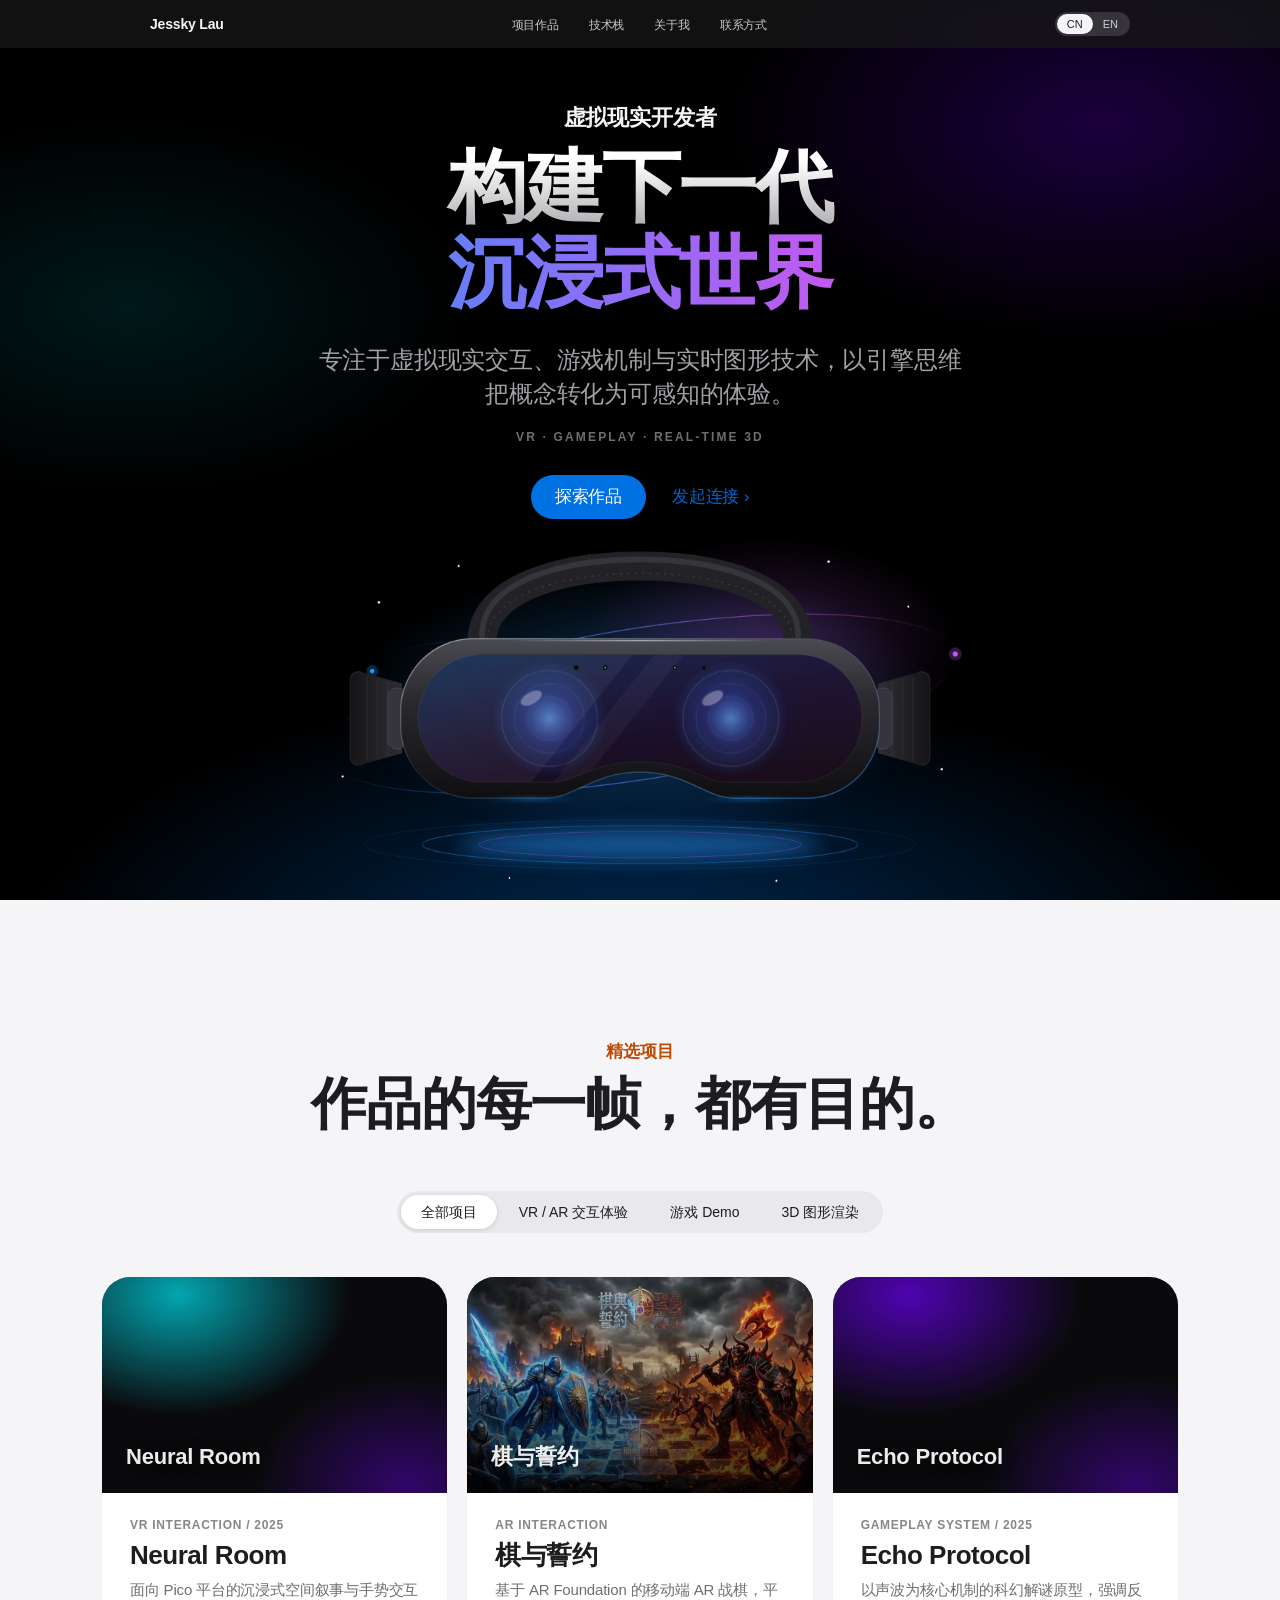
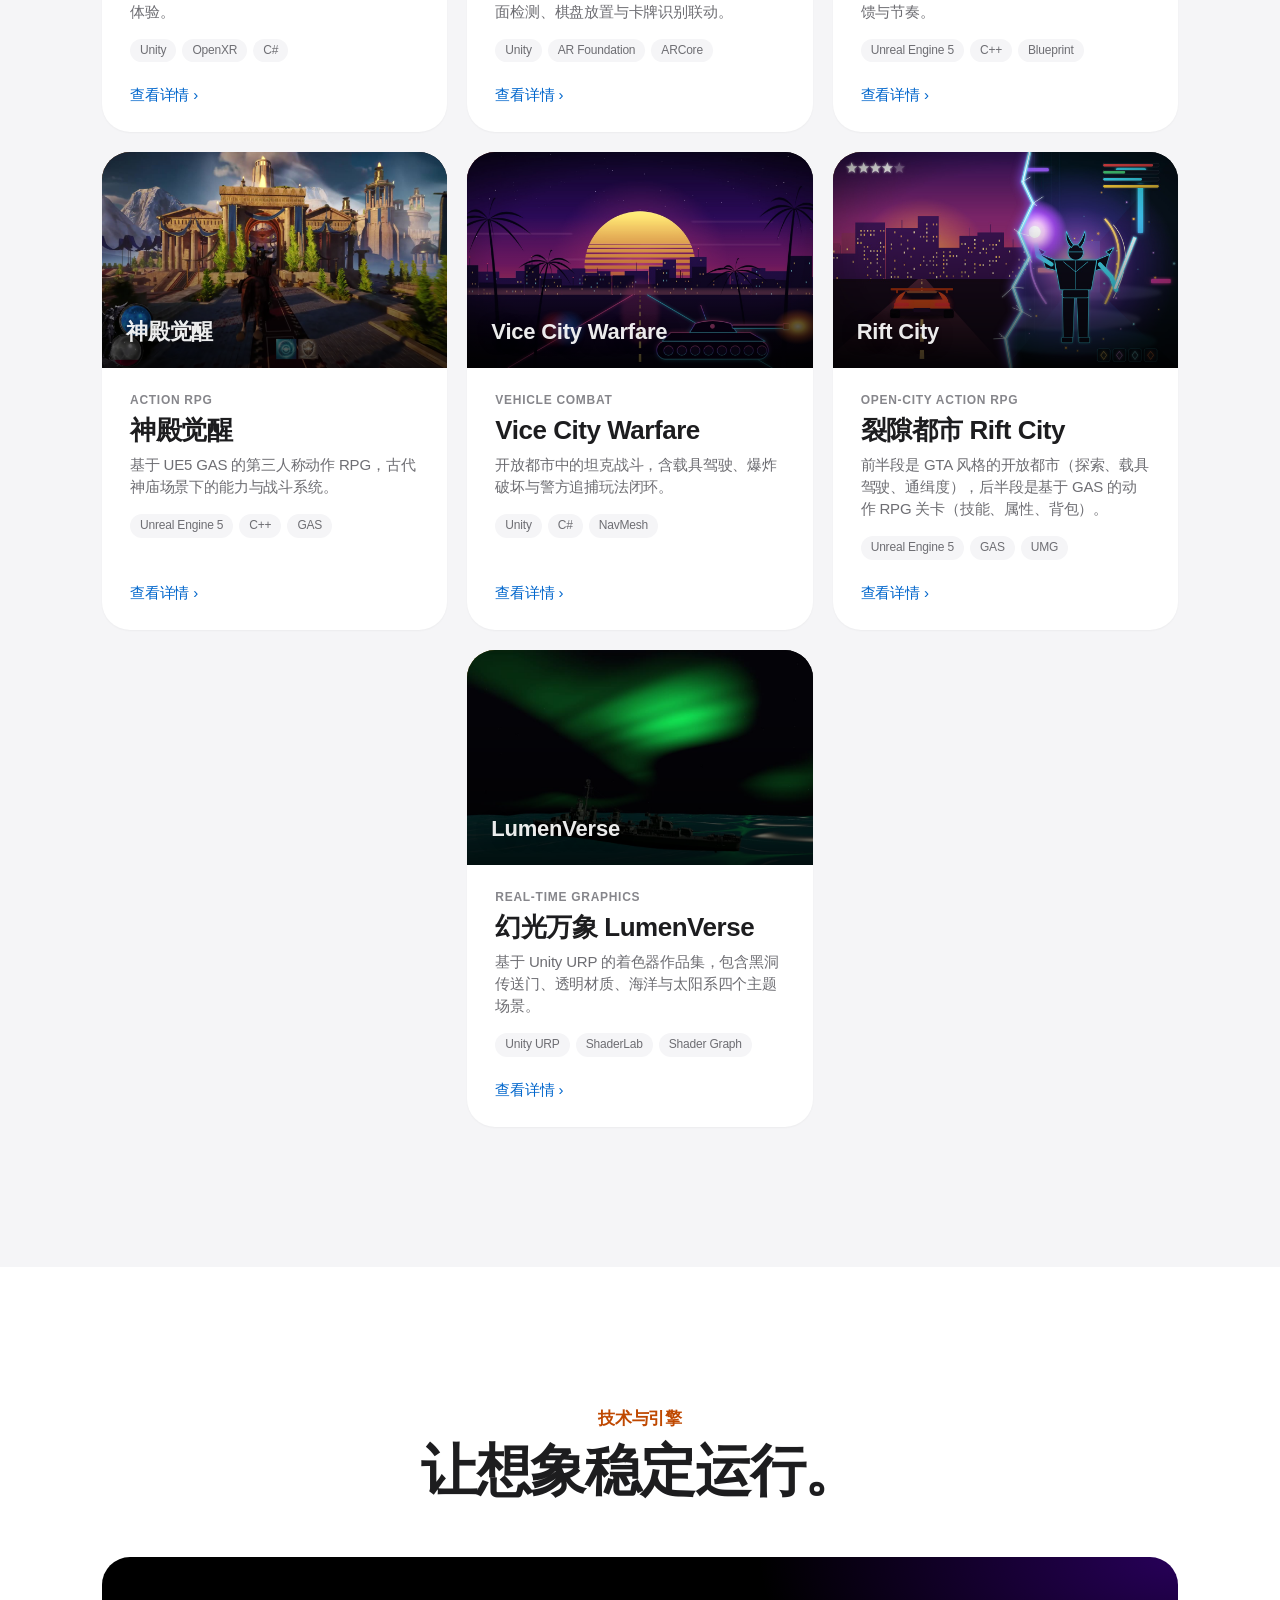
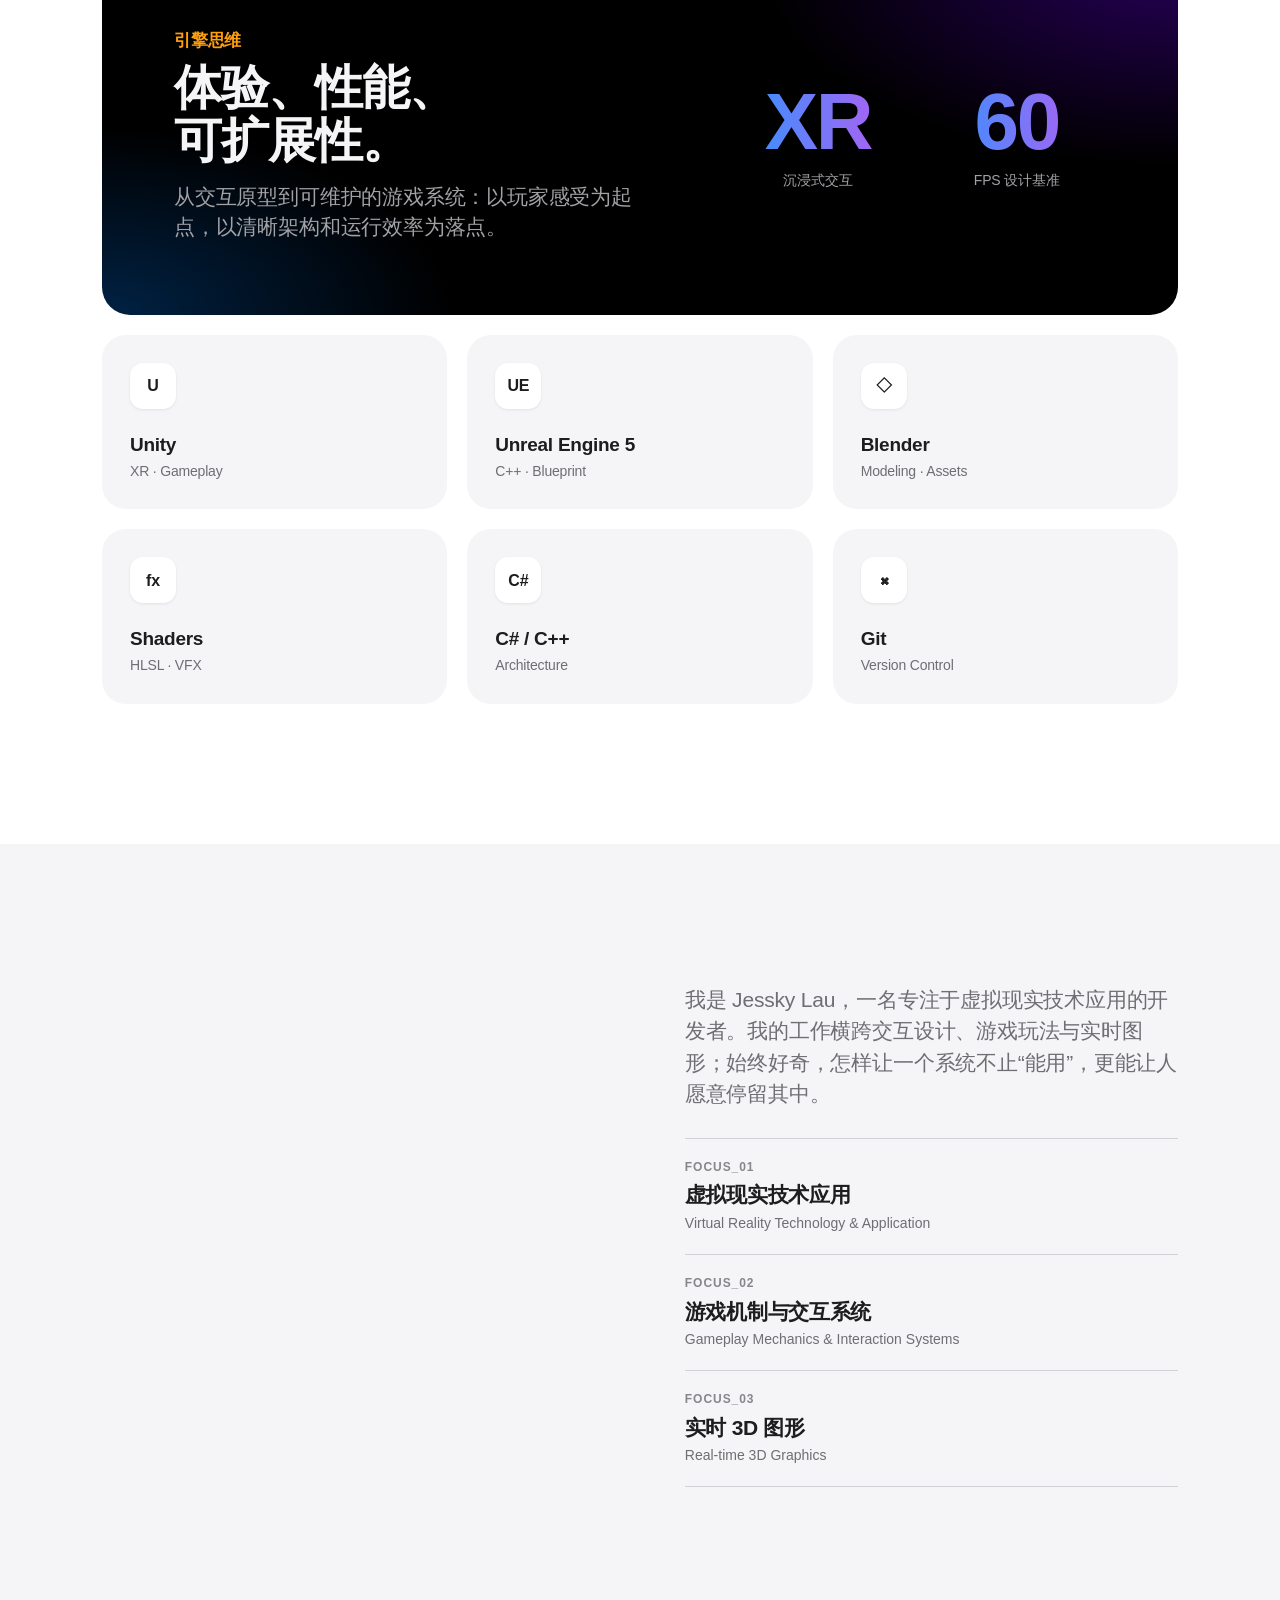
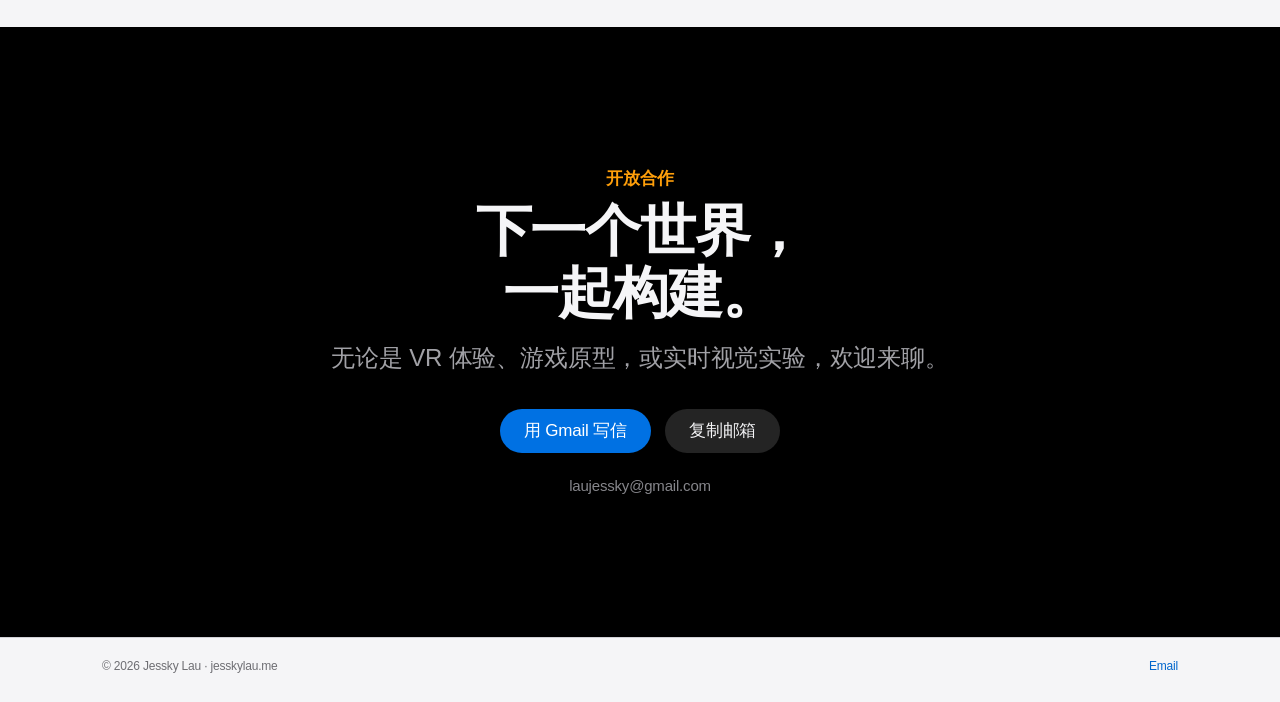
==== index.html @ bfb3ec5e "Update index.html" ====
<!doctype html>
<html lang="zh-CN">
<head>
<meta charset="utf-8">
<meta name="viewport" content="width=device-width,initial-scale=1,viewport-fit=cover">
<title>Jessky Lau | VR & Game Developer</title>
<meta name="description" content="Jessky Lau，虚拟现实技术应用方向的 VR / AR 与游戏开发者。作品涵盖 Unity 与 Unreal Engine 5 的 VR / AR 交互、游戏 Demo 与实时 3D 图形。">
<meta name="theme-color" content="#000000">
<link rel="canonical" href="https://jesskylau.me/">
<link rel="icon" href="data:image/svg+xml,%3Csvg xmlns='http://www.w3.org/2000/svg' viewBox='0 0 64 64'%3E%3Crect width='64' height='64' rx='14' fill='%23000'/%3E%3Ctext x='32' y='46' font-size='38' text-anchor='middle' fill='%23fff' font-family='Helvetica,Arial,sans-serif' font-weight='700'%3EJ%3C/text%3E%3C/svg%3E">
<meta property="og:type" content="website">
<meta property="og:site_name" content="Jessky Lau">
<meta property="og:url" content="https://jesskylau.me/">
<meta property="og:title" content="Jessky Lau | VR & Game Developer">
<meta property="og:description" content="虚拟现实技术应用方向的 VR / AR 与游戏开发者 —— Unity、Unreal Engine 5、实时 3D 图形。">
<meta property="og:image" content="https://jesskylau.me/og-image.png">
<meta property="og:image:width" content="1200">
<meta property="og:image:height" content="630">
<meta property="og:locale" content="zh_CN">
<meta name="twitter:card" content="summary_large_image">
<meta name="twitter:title" content="Jessky Lau | VR & Game Developer">
<meta name="twitter:description" content="虚拟现实技术应用方向的 VR / AR 与游戏开发者 —— Unity、Unreal Engine 5、实时 3D 图形。">
<meta name="twitter:image" content="https://jesskylau.me/og-image.png">
<script type="application/ld+json">{"@context":"https://schema.org","@type":"Person","name":"Jessky Lau","url":"https://jesskylau.me/","jobTitle":"VR & Game Developer"}</script>
<script>document.documentElement.classList.add('js')</script>
<style>
:root{
  --ink:#1d1d1f;
  --ink2:#6e6e73;
  --ink3:#86868b;
  --bg:#fff;
  --bg2:#f5f5f7;
  --line:#d2d2d7;
  --blue:#0071e3;
  --link:#0066cc;
  --font:-apple-system,BlinkMacSystemFont,"SF Pro Display","SF Pro Text","Helvetica Neue","PingFang SC","Hiragino Sans GB","Microsoft YaHei UI","Microsoft YaHei","Segoe UI",Roboto,Arial,sans-serif;
  --ease:cubic-bezier(.28,.11,.32,1);
}
*{box-sizing:border-box}
html{scroll-behavior:smooth;-webkit-text-size-adjust:100%;scroll-padding-top:60px}
body{margin:0;background:#000;color:var(--ink);font:17px/1.47 var(--font);letter-spacing:-.011em;-webkit-font-smoothing:antialiased;-moz-osx-font-smoothing:grayscale;overflow-x:hidden}
a{color:inherit;text-decoration:none}
img{max-width:100%}
[hidden]{display:none!important}
:focus-visible{outline:2px solid var(--blue);outline-offset:3px}
.sr-only{position:absolute;width:1px;height:1px;overflow:hidden;clip:rect(0 0 0 0);white-space:nowrap}
.skip{position:fixed;left:12px;top:-60px;z-index:100;background:#fff;color:#000;padding:10px 16px;border-radius:12px;font-size:14px;transition:top .2s}
.skip:focus{top:8px}

/* ---------- 顶部导航（半透明毛玻璃） ---------- */
.nav{position:fixed;top:0;left:0;right:0;height:48px;z-index:50;background:rgba(22,22,23,.8);-webkit-backdrop-filter:saturate(180%) blur(20px);backdrop-filter:saturate(180%) blur(20px)}
.nav-in{max-width:1024px;height:100%;margin:0 auto;padding:0 22px;display:flex;align-items:center;justify-content:space-between;gap:16px}
.brand{font-size:14px;font-weight:600;color:#f5f5f7;white-space:nowrap}
.b-short{display:none}
.links{display:flex;gap:30px;list-style:none;margin:0;padding:0}
.links a{font-size:12px;color:rgba(245,245,247,.8);transition:color .3s;white-space:nowrap}
.links a:hover{color:#fff}
.lang{display:inline-flex;background:rgba(255,255,255,.14);border-radius:980px;padding:2px}
.lang button{border:0;background:none;color:rgba(245,245,247,.8);font:500 11px var(--font);padding:4px 10px;border-radius:980px;cursor:pointer;transition:background .3s,color .3s}
.lang button.on{background:#f5f5f7;color:#1d1d1f}

/* ---------- 通用组件 ---------- */
.wrap{max-width:1120px;margin:0 auto;padding:0 22px}
.sec{padding:clamp(72px,11vw,140px) 0}
.light{background:var(--bg);color:var(--ink)}
.gray{background:var(--bg2);color:var(--ink)}
.dark{background:#000;color:#f5f5f7}
.head{text-align:center;max-width:820px;margin:0 auto clamp(32px,5vw,56px)}
.kicker{font-size:clamp(14px,1.6vw,17px);font-weight:600;color:#bf4800;margin:0 0 8px}
.dark .kicker{color:#ff9f0a}
h2,h3{text-wrap:balance}
h2{margin:0;font-size:clamp(32px,5.4vw,56px);line-height:1.1;font-weight:700;letter-spacing:-.022em}
.lead{font-size:clamp(19px,2.2vw,24px);line-height:1.4;color:var(--ink2);font-weight:500}
.dark .lead{color:#a1a1a6}
.button{display:inline-flex;align-items:center;justify-content:center;gap:6px;padding:12px 24px;border-radius:980px;border:0;background:var(--blue);color:#fff;font:400 17px/1.2 var(--font);letter-spacing:-.01em;cursor:pointer;transition:background .3s,transform .3s var(--ease)}
.button:hover{background:#0077ed}
.button:active{transform:scale(.97)}
.button.soft{background:#e8e8ed;color:var(--ink)}
.button.soft:hover{background:#dcdce1}
.button.soft-dark{background:rgba(255,255,255,.14);color:#f5f5f7}
.button.soft-dark:hover{background:rgba(255,255,255,.22)}
.button.small{padding:9px 18px;font-size:14px}
.text-link{color:var(--link);font-size:17px;cursor:pointer;transition:color .3s}
.text-link:hover{text-decoration:underline}
.dark .text-link{color:#2997ff}

/* ---------- 首屏 ---------- */
.hero{position:relative;overflow:hidden;text-align:center;color:#f5f5f7;
  display:flex;flex-direction:column;min-height:100vh;min-height:100svh;  /* 首屏刚好装下：文字 + 头显 */
  padding:calc(48px + clamp(20px,6vh,96px)) 22px 0;
  background:
    radial-gradient(70% 46% at 50% 108%,rgba(0,113,227,.38),transparent 70%),
    radial-gradient(42% 34% at 86% 14%,rgba(112,0,255,.24),transparent 70%),
    radial-gradient(38% 30% at 10% 34%,rgba(0,240,255,.10),transparent 70%),
    #000}
.hero-in{width:100%;max-width:900px;margin:0 auto;flex:none}
.hero.no-visual{padding-bottom:clamp(72px,12vh,120px)}  /* vr-bg.svg 未加载时，给按钮留出底部空间 */
.eyebrow{margin:0 0 10px;font-size:clamp(17px,2vw,22px);font-weight:600;color:#f5f5f7;animation:rise 1s var(--ease) both}
.hero h1{margin:0;font-size:clamp(44px,min(8.6vw,8.8vh),100px);line-height:1.08;font-weight:700;letter-spacing:-.03em;animation:rise 1s var(--ease) .1s both}
.hero h1 span{display:block}
.h1a{background:linear-gradient(180deg,#fff 20%,#a1a1a6 110%);-webkit-background-clip:text;background-clip:text;color:transparent}
.h1b{background:linear-gradient(90deg,#2997ff,#bf5af2 70%,#ff6bb0);-webkit-background-clip:text;background-clip:text;color:transparent;padding-bottom:.08em}
.hero .sub{max-width:660px;margin:clamp(14px,2.4vh,22px) auto 0;font-size:clamp(19px,2.3vw,24px);line-height:1.4;font-weight:500;color:#a1a1a6;animation:rise 1s var(--ease) .2s both}
.tagline{margin:clamp(10px,2vh,18px) 0 0;font-size:12px;font-weight:600;letter-spacing:.18em;color:#6e6e73;animation:rise 1s var(--ease) .28s both}
.hero .cta{display:flex;align-items:center;justify-content:center;gap:26px;flex-wrap:wrap;margin-top:clamp(20px,3.2vh,30px);animation:rise 1s var(--ease) .36s both}
.hero-visual{position:relative;flex:1 1 auto;min-height:clamp(180px,30vh,340px);margin:clamp(8px,2vh,24px) auto 0;width:min(860px,100%);animation:rise 1.2s var(--ease) .45s both}
.hero-visual img{display:block;margin:0 auto;width:auto;height:auto;max-height:min(50vh,460px);max-width:100%;filter:drop-shadow(0 0 60px rgba(41,151,255,.25))}
.hero-visual svg{position:absolute;inset:0;display:block;width:100%;height:100%}  /* 自动缩放并居中，始终完整显示 */
/* ---------- 首页 VR 头显：鼠标交互（3D 倾斜 + 分层视差 + 镜片跟随 + 点击脉冲） ---------- */
.hero-visual svg{transform-origin:50% 62%;will-change:transform}
.vr-l-back,.vr-l-floor,.vr-l-part,.vr-l-head,.vr-look{will-change:transform}
.vr-flash{opacity:0}
.vr-pulse{opacity:0;fill:none;transform-box:fill-box;transform-origin:center}
.hero-visual.pulse .vr-pulse{animation:vrPulse 1s ease-out both}
.hero-visual.pulse .vr-pulse.p2{animation-delay:.18s}
.hero-visual.pulse .vr-flash{animation:vrFlash .8s ease-out both}
.hero-visual.hot .vr-breathe{animation-duration:2.4s}
@keyframes vrPulse{0%{opacity:.9;transform:scale(.25)}100%{opacity:0;transform:scale(3.3)}}
@keyframes vrFlash{0%{opacity:.5}100%{opacity:0}}
@media (prefers-reduced-motion:reduce){.hero-visual.pulse .vr-pulse,.hero-visual.pulse .vr-flash{animation:none}}
@keyframes rise{from{opacity:0;transform:translateY(26px)}to{opacity:1;transform:none}}

/* ---------- 作品集 ---------- */
.filters{display:flex;justify-content:center;margin-bottom:clamp(28px,4vw,44px)}
.seg{display:inline-flex;gap:2px;max-width:100%;overflow-x:auto;scrollbar-width:none;background:#e8e8ed;border-radius:980px;padding:4px}
.seg::-webkit-scrollbar{display:none}
.filter{flex:none;border:0;background:none;color:var(--ink);font:500 14px/1.2 var(--font);padding:9px 20px;border-radius:980px;cursor:pointer;white-space:nowrap;transition:background .3s,box-shadow .3s,color .3s}
.filter:hover{color:#000}
.filter.active{background:#fff;box-shadow:0 1px 4px rgba(0,0,0,.14)}
.projects{display:flex;flex-wrap:wrap;justify-content:center;gap:20px}
.project{position:relative;display:flex;flex-direction:column;flex:0 1 calc((100% - 40px)/3);min-width:0;background:#fff;border-radius:28px;overflow:hidden;cursor:pointer;box-shadow:0 1px 2px rgba(0,0,0,.04);transition:transform .4s var(--ease),box-shadow .4s var(--ease)}
.project:hover{transform:translateY(-4px);box-shadow:0 24px 48px rgba(0,0,0,.12)}
.project.hide{display:none}
.visual{position:relative;aspect-ratio:16/10;overflow:hidden;
  background:
    radial-gradient(80% 90% at 22% 8%,var(--c) -30%,transparent 62%),
    radial-gradient(70% 80% at 88% 96%,rgba(112,0,255,.38),transparent 62%),
    #0a0a0d}
.visual::before{content:"";position:absolute;inset:0;background:var(--img,none) center/cover no-repeat}
.visual.cover::before{background:linear-gradient(180deg,rgba(0,0,0,0) 30%,rgba(0,0,0,.74)),var(--img) center/cover no-repeat;transition:transform .9s var(--ease)}
.project:hover .visual.cover::before{transform:scale(1.045)}
.visual::after{content:attr(data-code);position:absolute;left:24px;bottom:20px;right:24px;font-size:22px;font-weight:600;letter-spacing:-.01em;color:rgba(255,255,255,.92);text-shadow:0 2px 16px rgba(0,0,0,.35)}
.project-info{padding:24px 28px 8px;flex:1}
.meta{font-size:12px;font-weight:600;letter-spacing:.06em;text-transform:uppercase;color:var(--ink3);margin-bottom:6px}
.project h3{margin:0 0 8px;font-size:26px;line-height:1.15;font-weight:700;letter-spacing:-.018em}
.project p{margin:0 0 14px;font-size:15px;line-height:1.47;color:var(--ink2)}
.tag{display:inline-block;margin:0 6px 6px 0;padding:3px 10px;border-radius:980px;background:var(--bg2);color:var(--ink2);font-size:12px}
.view{display:block;padding:8px 28px 26px;font-size:15px;color:var(--link)}
.project:hover .view{text-decoration:underline}

/* ---------- 技术栈 ---------- */
.mind{background:#000;color:#f5f5f7;border-radius:28px;padding:clamp(32px,6vw,72px);display:grid;grid-template-columns:1.3fr 1fr;gap:clamp(24px,5vw,64px);align-items:center;margin-bottom:20px;
  background:radial-gradient(60% 90% at 100% 0%,rgba(112,0,255,.35),transparent 65%),radial-gradient(50% 80% at 0% 100%,rgba(0,113,227,.30),transparent 65%),#000}
.mind h3{margin:0 0 14px;font-size:clamp(28px,4.4vw,48px);line-height:1.1;font-weight:700;letter-spacing:-.022em}
.mind p{margin:0;font-size:clamp(17px,1.8vw,21px);line-height:1.45;color:#a1a1a6}
.stats{display:grid;grid-template-columns:1fr 1fr;gap:20px}
.stats div{text-align:center}
.stats b{display:block;font-size:clamp(48px,7vw,80px);line-height:1;font-weight:700;letter-spacing:-.03em;background:linear-gradient(90deg,#2997ff,#bf5af2);-webkit-background-clip:text;background-clip:text;color:transparent}
.stats small{display:block;margin-top:8px;font-size:14px;color:#a1a1a6}
.skill-grid{display:grid;grid-template-columns:repeat(3,1fr);gap:20px}
.skill{background:var(--bg2);border-radius:24px;padding:28px}
.icon{width:46px;height:46px;border-radius:13px;background:#fff;display:flex;align-items:center;justify-content:center;font-size:16px;font-weight:700;margin-bottom:22px;box-shadow:0 1px 3px rgba(0,0,0,.08)}
.skill b{display:block;font-size:19px;font-weight:600;letter-spacing:-.014em}
.skill small{display:block;margin-top:2px;font-size:14px;color:var(--ink2)}

/* ---------- 关于 ---------- */
.about{display:grid;grid-template-columns:1fr 1fr;gap:clamp(32px,7vw,96px);align-items:start}
.about>div:first-child{position:sticky;top:96px}
.about h2{font-size:clamp(30px,4.4vw,48px)}
.about h2 em{font-style:normal;background:linear-gradient(90deg,#0071e3,#7a5cff);-webkit-background-clip:text;background-clip:text;color:transparent}
.about-desc{margin:0 0 28px;font-size:clamp(18px,1.9vw,21px);line-height:1.5;color:var(--ink2)}
.cred{padding:20px 0;border-top:1px solid var(--line)}
.cred:last-child{border-bottom:1px solid var(--line)}
.cred b{display:block;font-size:12px;font-weight:600;letter-spacing:.08em;color:var(--ink3);margin-bottom:4px}
.cred div{font-size:21px;font-weight:600;letter-spacing:-.015em}
.cred small{display:block;margin-top:2px;font-size:14px;font-weight:400;color:var(--ink2);letter-spacing:0}

/* ---------- 联系 ---------- */
.contact{text-align:center}
.contact .lead{max-width:640px;margin:18px auto 0}
.contact .cta{display:flex;justify-content:center;gap:14px;flex-wrap:wrap;margin-top:34px}
.mail-line{margin:22px 0 0;font-size:15px;color:#86868b;user-select:all}
.footer{background:var(--bg2);color:var(--ink2);font-size:12px;padding:20px 0 26px;border-top:1px solid #d2d2d7}
.footer .wrap{display:flex;justify-content:space-between;gap:12px;flex-wrap:wrap}
.footer a{color:var(--link)}
.footer a:hover{text-decoration:underline}

/* ---------- 滚动显现 ---------- */
.js .reveal{opacity:0;transform:translateY(32px)}
.js .reveal.in{opacity:1;transform:none;transition:opacity 1s var(--ease) var(--d,0s),transform 1s var(--ease) var(--d,0s)}
.js .reveal.done{transition:transform .4s var(--ease),box-shadow .4s var(--ease)}
.js .project.done:hover{transform:translateY(-4px)}

/* ---------- 技能卡片：鼠标交互（悬停上浮 + 跟随光斑 + 图标弹跳） ---------- */
.skill{position:relative;overflow:hidden;isolation:isolate}
.skill::before{content:"";position:absolute;inset:0;z-index:-1;pointer-events:none;opacity:0;transition:opacity .35s var(--ease);
  background:radial-gradient(260px circle at var(--mx,50%) var(--my,50%),rgba(0,113,227,.16),rgba(112,0,255,.06) 45%,transparent 70%)}
.skill .icon{transition:transform .45s var(--ease),box-shadow .45s var(--ease)}
@media (hover:hover){
  .skill:hover{transform:translateY(-4px);box-shadow:0 20px 44px rgba(0,0,0,.10),inset 0 0 0 1px rgba(0,113,227,.16)}
  .js .skill.done:hover{transform:translateY(-4px)}
  .skill:hover::before{opacity:1}
  .skill:hover .icon{transform:translateY(-3px) scale(1.12) rotate(-4deg);box-shadow:0 10px 22px rgba(0,0,0,.14)}
}
.js .skill.done:active{transform:scale(.985)}
@media (prefers-reduced-motion:reduce){
  .skill,.skill::before,.skill .icon{transition:none}
  .skill:hover,.js .skill.done:hover,.skill:hover .icon{transform:none}
}

/* ---------- 作品详情弹窗（苹果风浅色面板） ---------- */
.project-dialog{padding:0;border:0;border-radius:28px;background:#fff;color:var(--ink);width:min(1000px,calc(100% - 32px));max-width:none;max-height:92vh;max-height:92dvh;overflow:hidden;box-shadow:0 40px 120px rgba(0,0,0,.45)}
.project-dialog[open]{display:flex;flex-direction:column;animation:pop .45s var(--ease)}
.project-dialog::backdrop{background:rgba(0,0,0,.45);-webkit-backdrop-filter:blur(18px);backdrop-filter:blur(18px)}
@keyframes pop{from{opacity:0;transform:scale(.96) translateY(14px)}to{opacity:1;transform:none}}
.modal-bar{flex:none;display:flex;align-items:center;justify-content:space-between;gap:12px;padding:12px 16px 12px 28px;border-bottom:1px solid rgba(0,0,0,.08);background:rgba(255,255,255,.9)}
.modal-kicker{font-size:12px;font-weight:600;letter-spacing:.06em;text-transform:uppercase;color:var(--ink3)}
.modal-close-btn{flex:none;width:34px;height:34px;border-radius:50%;border:0;background:rgba(0,0,0,.07);color:#515154;font-size:22px;line-height:1;cursor:pointer;display:flex;align-items:center;justify-content:center;transition:background .3s}
.modal-close-btn:hover{background:rgba(0,0,0,.14)}
.modal-content-scroll{flex:1 1 auto;min-height:0;overflow-y:auto;-webkit-overflow-scrolling:touch;overscroll-behavior:contain;padding:24px 28px 40px}
.video-toolbar{display:flex;align-items:center;justify-content:space-between;gap:12px;margin-bottom:14px}
.v-tab-group{display:flex;gap:8px}
.v-tab-btn{border:0;background:var(--ink);color:#fff;font:500 13px/1.2 var(--font);padding:8px 16px;border-radius:980px;cursor:default}
.v-src{display:flex;align-items:center;gap:14px;flex-wrap:wrap}
.seg-mini{display:inline-flex;padding:3px;border-radius:980px;background:rgba(0,0,0,.06)}
.seg-btn{border:0;background:transparent;color:#515154;font:500 12.5px/1 var(--font);padding:7px 14px;border-radius:980px;cursor:pointer;transition:background .25s,color .25s,box-shadow .25s}
.seg-btn.on{background:#fff;color:var(--ink);box-shadow:0 1px 4px rgba(0,0,0,.14)}
.video-showcase-box{position:relative;aspect-ratio:16/9;background:#000;border-radius:20px;overflow:hidden;margin-bottom:36px}
.modal-video-elem{display:block;width:100%;height:100%;object-fit:contain;background:#000}
.video-placeholder-overlay{position:absolute;inset:0;display:flex;flex-direction:column;align-items:center;justify-content:center;text-align:center;padding:24px;gap:8px;color:#f5f5f7;background:radial-gradient(60% 70% at 50% 25%,#2a2a2e,#000)}
.v-place-icon{flex:none;width:54px;height:54px;border-radius:50%;background:rgba(255,255,255,.12);display:flex;align-items:center;justify-content:center;font-size:18px;margin-bottom:6px;padding-left:3px}
.v-place-title{font-size:21px;font-weight:600;letter-spacing:-.015em}
.v-place-desc{max-width:420px;font-size:14px;line-height:1.45;color:#a1a1a6}
.video-status-overlay{position:absolute;left:14px;top:14px;pointer-events:none}
.live-pill{display:inline-flex;align-items:center;gap:8px;padding:5px 12px;border-radius:980px;background:rgba(255,255,255,.14);-webkit-backdrop-filter:blur(12px);backdrop-filter:blur(12px);color:#f5f5f7;font-size:11px;font-weight:600;letter-spacing:.04em}
.live-indicator{width:6px;height:6px;border-radius:50%;background:#30d158}
.modal-heading{margin-bottom:26px}
.modal-heading h3:focus{outline:none}
.modal-heading h3{margin:0;font-size:clamp(30px,5vw,48px);line-height:1.08;font-weight:700;letter-spacing:-.024em}
.modal-desc-sub{margin-top:10px;font-size:clamp(17px,2vw,21px);line-height:1.4;color:var(--ink2)}
.specs-grid{display:grid;grid-template-columns:repeat(auto-fit,minmax(200px,1fr));gap:20px 28px;background:var(--bg2);border-radius:20px;padding:24px 28px;margin-bottom:24px}
.spec-col span{display:block;font-size:11px;font-weight:600;letter-spacing:.08em;text-transform:uppercase;color:var(--ink3);margin-bottom:4px}
.spec-col strong{display:block;font-size:16px;font-weight:600;line-height:1.35;letter-spacing:-.01em}
.breakdown-list{display:grid;gap:16px}
.breakdown-card{background:var(--bg2);border-radius:20px;padding:28px}
.breakdown-card h4{margin:0 0 10px;font-size:21px;line-height:1.25;font-weight:700;letter-spacing:-.018em}
.breakdown-card p{margin:0;font-size:16px;line-height:1.6;color:#424245}
.breakdown-card strong{color:var(--ink)}
.modal-foot-actions{display:flex;justify-content:space-between;align-items:center;gap:14px;flex-wrap:wrap;margin-top:32px}
.modal-links{display:flex;gap:12px;flex-wrap:wrap}

/* ---------- 首页文字与眼镜：完全滚出视口后复位，回到首页时重新播放入场动画 ---------- */
.hero.reset .eyebrow,.hero.reset h1,.hero.reset .sub,.hero.reset .tagline,.hero.reset .cta,.hero.reset .hero-visual{animation:none;opacity:0}

/* ---------- 响应式 ---------- */
@media(max-width:1068px){
  .project{flex-basis:calc((100% - 20px)/2)}
}
@media(max-width:860px){
  .mind{grid-template-columns:1fr}
  .about{grid-template-columns:1fr}
  .about>div:first-child{position:static}
  .skill-grid{grid-template-columns:repeat(2,1fr)}
}
@media(max-width:640px){
  body{font-size:16px}
  .project{flex-basis:100%}
  .nav-in{padding:0 14px;gap:10px}
  .links{gap:16px}
  .b-full{display:none}
  .b-short{display:inline}
  .hero-visual{min-height:190px}
  .skill-grid{gap:12px}
  .skill{padding:20px}
  .footer .wrap{justify-content:center;text-align:center}
  /* 弹窗：手机端定高，内容区独立滚动（iOS Safari 高度塌陷修复） */
  .project-dialog{width:calc(100% - 16px);height:92vh;height:92dvh;border-radius:24px}
  .modal-bar{padding:10px 12px 10px 20px}
  .modal-content-scroll{padding:18px 18px 32px}
  .video-toolbar{flex-direction:column;align-items:flex-start;gap:8px}
  .video-showcase-box{aspect-ratio:auto;min-height:270px;display:flex;align-items:center;margin-bottom:28px;border-radius:16px}
  .modal-video-elem{height:auto;aspect-ratio:16/9}
  .video-placeholder-overlay{padding-top:52px}
  .specs-grid{padding:18px 20px}
  .breakdown-card{padding:20px}
  .modal-foot-actions{flex-direction:column;align-items:stretch}
  .modal-links{flex-direction:column}
  .modal-foot-actions .button{width:100%}
}
@media(prefers-reduced-motion:reduce){
  html{scroll-behavior:auto}
  *,*::before,*::after{animation:none!important;transition:none!important}
  .js .reveal{opacity:1;transform:none}
}
body:has(dialog[open]){overflow:hidden}
</style>
</head>
<body>
<a class="skip" href="#projects" data-t="skip">跳到作品</a>

<nav class="nav" aria-label="Main">
  <div class="nav-in">
    <a class="brand" href="#home" aria-label="Jessky Lau"><span class="b-full">Jessky Lau</span><span class="b-short">JL</span></a>
    <ul class="links">
      <li><a href="#projects" data-t="projects">项目作品</a></li>
      <li><a href="#skills" data-t="skills">技术栈</a></li>
      <li><a href="#about" data-t="about">关于我</a></li>
      <li><a href="#contact" data-t="contact">联系方式</a></li>
    </ul>
    <div class="lang" role="group" aria-label="Language">
      <button class="on" data-l="zh" type="button">CN</button>
      <button data-l="en" type="button">EN</button>
    </div>
  </div>
</nav>

<main id="main">

<header class="hero" id="home">
  <div class="hero-in">
    <p class="eyebrow" data-t="identity">虚拟现实开发者</p>
    <h1><span class="h1a" data-t="hero1">构建下一代</span><span class="h1b" data-t="hero2">沉浸式世界</span></h1>
    <p class="sub" data-t="desc">专注于虚拟现实交互、游戏机制与实时图形技术，以引擎思维把概念转化为可感知的体验。</p>
    <p class="tagline" data-t="typed">VR · GAMEPLAY · REAL-TIME 3D</p>
    <div class="cta">
      <a class="button" href="#projects" data-t="work">探索作品</a>
      <a class="text-link" href="#contact" data-t="talk">发起连接 ›</a>
    </div>
  </div>
  <div class="hero-visual" aria-hidden="true">
    <svg xmlns="http://www.w3.org/2000/svg" viewBox="0 0 960 500" width="960" height="500" fill="none" role="img" aria-label="VR headset" focusable="false">
  <defs>
    <linearGradient id="vrShell" x1="0" y1="0" x2="0" y2="1">
      <stop offset="0" stop-color="#4b4b52"/>
      <stop offset=".38" stop-color="#2a2a2f"/>
      <stop offset="1" stop-color="#0f0f12"/>
    </linearGradient>
    <linearGradient id="vrRim" x1="0" y1="0" x2="1" y2="1">
      <stop offset="0" stop-color="#fff" stop-opacity=".6"/>
      <stop offset=".45" stop-color="#fff" stop-opacity=".06"/>
      <stop offset="1" stop-color="#2997ff" stop-opacity=".55"/>
    </linearGradient>
    <linearGradient id="vrGlass" x1="0" y1="0" x2="0" y2="1">
      <stop offset="0" stop-color="#0a0f20"/>
      <stop offset="1" stop-color="#020308"/>
    </linearGradient>
    <linearGradient id="vrIri" x1="0" y1="0" x2="1" y2="1">
      <stop offset="0" stop-color="#2997ff" stop-opacity=".24"/>
      <stop offset=".55" stop-color="#bf5af2" stop-opacity=".12"/>
      <stop offset="1" stop-color="#ff6bb0" stop-opacity=".1"/>
    </linearGradient>
    <linearGradient id="vrSheen" x1="0" y1="0" x2="1" y2="0">
      <stop offset="0" stop-color="#fff" stop-opacity="0"/>
      <stop offset=".5" stop-color="#fff" stop-opacity=".22"/>
      <stop offset="1" stop-color="#fff" stop-opacity="0"/>
    </linearGradient>
    <radialGradient id="vrFlashG" cx=".5" cy=".5" r=".5"><stop offset="0" stop-color="#fff" stop-opacity=".95"/><stop offset=".5" stop-color="#9fd8ff" stop-opacity=".35"/><stop offset="1" stop-color="#5ab4ff" stop-opacity="0"/></radialGradient>
    <radialGradient id="vrLens" cx=".5" cy=".5" r=".5">
      <stop offset="0" stop-color="#5ab4ff" stop-opacity=".7"/>
      <stop offset=".45" stop-color="#2a5bd7" stop-opacity=".32"/>
      <stop offset="1" stop-color="#2997ff" stop-opacity="0"/>
    </radialGradient>
    <linearGradient id="vrStrap" x1="0" y1="0" x2="1" y2="0">
      <stop offset="0" stop-color="#151518"/>
      <stop offset="1" stop-color="#2e2e34"/>
    </linearGradient>
    <linearGradient id="vrEdge" x1="0" y1="0" x2="1" y2="0">
      <stop offset="0" stop-color="#2997ff" stop-opacity="0"/>
      <stop offset=".5" stop-color="#2997ff" stop-opacity=".8"/>
      <stop offset="1" stop-color="#2997ff" stop-opacity="0"/>
    </linearGradient>
    <linearGradient id="vrTop" x1="0" y1="0" x2="1" y2="0">
      <stop offset="0" stop-color="#fff" stop-opacity="0"/>
      <stop offset=".5" stop-color="#fff" stop-opacity=".55"/>
      <stop offset="1" stop-color="#fff" stop-opacity="0"/>
    </linearGradient>
    <linearGradient id="vrRing" x1="0" y1="0" x2="1" y2="0">
      <stop offset="0" stop-color="#2997ff" stop-opacity="0"/>
      <stop offset=".3" stop-color="#2997ff" stop-opacity=".8"/>
      <stop offset=".7" stop-color="#bf5af2" stop-opacity=".8"/>
      <stop offset="1" stop-color="#ff6bb0" stop-opacity="0"/>
    </linearGradient>
    <radialGradient id="vrGlowB" cx=".5" cy=".5" r=".5">
      <stop offset="0" stop-color="#2997ff" stop-opacity=".34"/>
      <stop offset="1" stop-color="#2997ff" stop-opacity="0"/>
    </radialGradient>
    <radialGradient id="vrGlowV" cx=".5" cy=".5" r=".5">
      <stop offset="0" stop-color="#bf5af2" stop-opacity=".26"/>
      <stop offset="1" stop-color="#bf5af2" stop-opacity="0"/>
    </radialGradient>
    <filter id="vrBlur14" x="-30%" y="-100%" width="160%" height="300%"><feGaussianBlur stdDeviation="14"/></filter>
    <filter id="vrBlur3" x="-20%" y="-200%" width="140%" height="500%"><feGaussianBlur stdDeviation="3"/></filter>
    <clipPath id="vrVisorClip">
      <path d="M262 222H698A88 88 0 0 1 786 310A88 88 0 0 1 698 398H600C568 398 548 370 480 370C412 370 392 398 360 398H262A88 88 0 0 1 174 310A88 88 0 0 1 262 222Z"/>
    </clipPath>
    <g id="vrStrapL">
      <path d="M152 262L96 246Q80 243 80 260V360Q80 377 96 374L152 358Z" fill="url(#vrStrap)"/>
      <path d="M96 246Q80 243 80 260V360Q80 377 96 374" stroke="#fff" stroke-opacity=".1" stroke-width="1.2"/>
      <path d="M104 252V368M118 256V364M132 259V361" stroke="#fff" stroke-opacity=".06" stroke-width="1.5"/>
      <rect x="132" y="268" width="26" height="84" rx="12" fill="#35353b"/>
      <rect x="132" y="268" width="26" height="84" rx="12" stroke="#fff" stroke-opacity=".12"/>
    </g>
  </defs>

  <style>
    .vr-float{animation:vrFloat 7s ease-in-out infinite}
    .vr-shadow{transform-box:fill-box;transform-origin:center;animation:vrShadow 7s ease-in-out infinite}
    .vr-sheen{animation:vrSheen 9s cubic-bezier(.4,0,.2,1) infinite}
    .vr-breathe{animation:vrBreathe 5s ease-in-out infinite}
    .vr-tw{animation:vrTw 4s ease-in-out infinite}
    .vr-tw2{animation-delay:-1.3s}.vr-tw3{animation-delay:-2.6s}
    @keyframes vrFloat{0%,100%{transform:translateY(0)}50%{transform:translateY(-10px)}}
    @keyframes vrShadow{0%,100%{transform:scale(1);opacity:1}50%{transform:scale(.93);opacity:.75}}
    @keyframes vrSheen{0%,45%{transform:translateX(-140px)}100%{transform:translateX(820px)}}
    @keyframes vrBreathe{0%,100%{opacity:.75}50%{opacity:1}}
    @keyframes vrTw{0%,100%{opacity:.15}50%{opacity:.85}}
    @media (prefers-reduced-motion:reduce){
      .vr-float,.vr-shadow,.vr-sheen,.vr-breathe,.vr-tw{animation:none}
      .vr-sheen{transform:translateX(330px)}
    }
  </style>

  <g class="vr-l-back">
  <!-- 背景光晕 -->
  <ellipse cx="480" cy="230" rx="400" ry="190" fill="url(#vrGlowB)"/>
  <ellipse cx="660" cy="150" rx="260" ry="150" fill="url(#vrGlowV)"/>

  <!-- 轨道环 -->
  <g transform="rotate(-9 480 230)">
    <ellipse cx="480" cy="230" rx="440" ry="104" stroke="url(#vrRing)" stroke-width="1.4" opacity=".7"/>
    <circle cx="920" cy="230" r="3.5" fill="#bf5af2"/>
    <circle cx="920" cy="230" r="9" fill="#bf5af2" opacity=".25"/>
  </g>
  <g transform="rotate(7 480 230)">
    <ellipse cx="480" cy="230" rx="372" ry="78" stroke="url(#vrRing)" stroke-width="1" opacity=".45"/>
    <circle cx="108" cy="230" r="3" fill="#2997ff"/>
    <circle cx="108" cy="230" r="8" fill="#2997ff" opacity=".25"/>
  </g>

  </g>

  <g class="vr-l-floor">
  <!-- 地面光环与倒影 -->
  <g class="vr-shadow">
    <ellipse cx="480" cy="424" rx="250" ry="20" fill="#2997ff" opacity=".5" filter="url(#vrBlur14)"/>
  </g>
  <ellipse cx="480" cy="424" rx="300" ry="26" stroke="#2997ff" stroke-opacity=".38" stroke-width="1.2"/>
  <ellipse cx="480" cy="424" rx="222" ry="18" stroke="#bf5af2" stroke-opacity=".32" stroke-width="1"/>
  <ellipse cx="480" cy="424" rx="380" ry="34" stroke="#2997ff" stroke-opacity=".14" stroke-width="1"/>

  <!-- 点击脉冲 -->
  <ellipse class="vr-pulse" cx="480" cy="424" rx="90" ry="9" stroke="#7fe9ff" stroke-width="2"/>
  <ellipse class="vr-pulse p2" cx="480" cy="424" rx="90" ry="9" stroke="#bf5af2" stroke-width="1.6"/>
  </g>

  <g class="vr-l-part">
  <!-- 微粒 -->
  <g fill="#fff">
    <circle class="vr-tw" cx="120" cy="90" r="1.8"/>
    <circle class="vr-tw vr-tw2" cx="230" cy="40" r="1.4"/>
    <circle class="vr-tw vr-tw3" cx="410" cy="26" r="1.6"/>
    <circle class="vr-tw vr-tw2" cx="740" cy="34" r="1.8"/>
    <circle class="vr-tw" cx="850" cy="96" r="1.4"/>
    <circle class="vr-tw vr-tw3" cx="70" cy="330" r="1.6"/>
    <circle class="vr-tw vr-tw2" cx="896" cy="320" r="1.6"/>
    <circle class="vr-tw" cx="300" cy="470" r="1.2"/>
    <circle class="vr-tw vr-tw3" cx="668" cy="474" r="1.4"/>
  </g>

  </g>

  <g class="vr-l-head">
  <!-- 头显主体（上下悬浮） -->
  <g class="vr-float" transform="translate(0 -60)">
    <g>
      <!-- 头顶束带 -->
      <path d="M262 205C262 130 372 100 480 100C588 100 698 130 698 205" stroke="#232327" stroke-width="40" stroke-linecap="round"/>
      <path d="M262 205C262 130 372 100 480 100C588 100 698 130 698 205" stroke="#3b3b42" stroke-width="8" stroke-linecap="round" opacity=".75" transform="translate(0 -9)"/>
      <path d="M270 200C272 138 376 110 480 110C584 110 688 138 690 200" stroke="#fff" stroke-opacity=".18" stroke-width="1.4" stroke-dasharray="2 8"/>

      <!-- 侧束带 -->
      <use href="#vrStrapL"/>
      <use href="#vrStrapL" transform="translate(960 0) scale(-1 1)"/>

      <!-- 外壳 -->
      <path d="M250 200H710A100 100 0 0 1 810 300V320A100 100 0 0 1 710 420H610C570 420 545 384 480 384C415 384 390 420 350 420H250A100 100 0 0 1 150 320V300A100 100 0 0 1 250 200Z" fill="url(#vrShell)" stroke="url(#vrRim)" stroke-width="1.6"/>
      <rect x="300" y="202" width="360" height="1.6" fill="url(#vrTop)"/>

      <!-- 镜面 -->
      <path d="M262 222H698A88 88 0 0 1 786 310A88 88 0 0 1 698 398H600C568 398 548 370 480 370C412 370 392 398 360 398H262A88 88 0 0 1 174 310A88 88 0 0 1 262 222Z" fill="url(#vrGlass)" stroke="#fff" stroke-opacity=".09"/>
      <g clip-path="url(#vrVisorClip)">
        <!-- 透过玻璃看到的镜片 -->
        <g class="vr-look">
        <g class="vr-breathe">
          <circle cx="355" cy="310" r="82" fill="url(#vrLens)"/>
          <circle cx="605" cy="310" r="82" fill="url(#vrLens)"/>
        </g>
        <g stroke="#8cc8ff">
          <circle cx="355" cy="310" r="66" stroke-opacity=".22" stroke-width="1.2"/>
          <circle cx="355" cy="310" r="48" stroke-opacity=".14"/>
          <circle cx="355" cy="310" r="30" stroke-opacity=".1"/>
          <circle cx="605" cy="310" r="66" stroke-opacity=".22" stroke-width="1.2"/>
          <circle cx="605" cy="310" r="48" stroke-opacity=".14"/>
          <circle cx="605" cy="310" r="30" stroke-opacity=".1"/>
        </g>
        <ellipse cx="330" cy="282" rx="16" ry="8" transform="rotate(-30 330 282)" fill="#fff" opacity=".35"/>
        <ellipse cx="580" cy="282" rx="16" ry="8" transform="rotate(-30 580 282)" fill="#fff" opacity=".35"/>
        </g>
        <g class="vr-flash"><circle cx="355" cy="310" r="100" fill="url(#vrFlashG)"/><circle cx="605" cy="310" r="100" fill="url(#vrFlashG)"/></g>
        <!-- 彩虹反光 -->
        <rect x="174" y="222" width="612" height="176" fill="url(#vrIri)"/>
        <path d="M174 222H470L330 398H174Z" fill="#fff" opacity=".05"/>
        <path d="M500 222H540L400 398H360Z" fill="#fff" opacity=".04"/>
        <!-- 扫光 -->
        <g class="vr-sheen">
          <rect x="60" y="200" width="70" height="230" transform="skewX(-22)" fill="url(#vrSheen)"/>
        </g>
        <!-- 玻璃底部微光 -->
      </g>

      <!-- 传感器 -->
      <g>
        <circle cx="392" cy="240" r="3.4" fill="#07080c" stroke="#2b2b35"/>
        <circle cx="432" cy="240" r="3.4" fill="#07080c" stroke="#2b2b35"/>
        <circle cx="528" cy="240" r="3.4" fill="#07080c" stroke="#2b2b35"/>
        <circle cx="568" cy="240" r="3.4" fill="#07080c" stroke="#2b2b35"/>
        <circle cx="432" cy="240" r="1.2" fill="#5ab4ff"/>
        <circle cx="528" cy="240" r="1.2" fill="#5ab4ff"/>
      </g>

      <!-- 下沿蓝色微光 -->
      <g filter="url(#vrBlur3)">
        <rect x="266" y="420" width="130" height="2.4" fill="url(#vrEdge)"/>
        <rect x="564" y="420" width="130" height="2.4" fill="url(#vrEdge)"/>
      </g>
    </g>
  </g>
  </g>
</svg>
  </div>
</header>

<section class="sec gray" id="projects">
  <div class="wrap">
    <div class="head reveal">
      <div class="kicker" data-t="featured">精选项目</div>
      <h2 data-t="projecttitle">作品的每一帧，都有目的。</h2>
    </div>

    <div class="filters reveal">
      <div class="seg" role="group" aria-label="Filter">
        <button class="filter active" data-f="all" data-t="all" type="button" aria-pressed="true">全部项目</button>
        <button class="filter" data-f="vr" data-t="vr" type="button" aria-pressed="false">VR / AR 交互体验</button>
        <button class="filter" data-f="game" data-t="game" type="button" aria-pressed="false">游戏 Demo</button>
        <button class="filter" data-f="graphics" data-t="graphics" type="button" aria-pressed="false">3D 图形渲染</button>
      </div>
    </div>

    <div class="projects" id="projectsGrid">

      <article class="project reveal" data-c="vr" data-p="0">
        <div class="visual" style="--c:#00f0ff" data-code="Neural Room"></div>
        <div class="project-info">
          <div class="meta">VR INTERACTION / 2025</div>
          <h3>Neural Room</h3>
          <p data-t="p1">面向 Pico 平台的沉浸式空间叙事与手势交互体验。</p>
          <span class="tag">Unity</span><span class="tag">OpenXR</span><span class="tag">C#</span>
        </div>
        <span class="view" data-t="detail">查看详情 ›</span>
      </article>

      <article class="project reveal" data-c="vr" data-p="3">
        <div class="visual cover" style="--c:#34d399;--img:url(covers/archess.jpg)" data-code="棋与誓约"></div>
        <div class="project-info">
          <div class="meta">AR INTERACTION</div>
          <h3>棋与誓约</h3>
          <p data-t="p_ar">基于 AR Foundation 的移动端 AR 战棋，平面检测、棋盘放置与卡牌识别联动。</p>
          <span class="tag">Unity</span><span class="tag">AR Foundation</span><span class="tag">ARCore</span>
        </div>
        <span class="view" data-t="detail">查看详情 ›</span>
      </article>

      <article class="project reveal" data-c="game" data-p="1">
        <div class="visual" style="--c:#7000ff" data-code="Echo Protocol"></div>
        <div class="project-info">
          <div class="meta">GAMEPLAY SYSTEM / 2025</div>
          <h3>Echo Protocol</h3>
          <p data-t="p2">以声波为核心机制的科幻解谜原型，强调反馈与节奏。</p>
          <span class="tag">Unreal Engine 5</span><span class="tag">C++</span><span class="tag">Blueprint</span>
        </div>
        <span class="view" data-t="detail">查看详情 ›</span>
      </article>

      <article class="project reveal" data-c="game" data-p="4">
        <div class="visual cover" style="--c:#f97316;--img:url(covers/temple.jpg)" data-code="神殿觉醒"></div>
        <div class="project-info">
          <div class="meta">ACTION RPG</div>
          <h3>神殿觉醒</h3>
          <p data-t="p_temple">基于 UE5 GAS 的第三人称动作 RPG，古代神庙场景下的能力与战斗系统。</p>
          <span class="tag">Unreal Engine 5</span><span class="tag">C++</span><span class="tag">GAS</span>
        </div>
        <span class="view" data-t="detail">查看详情 ›</span>
      </article>

      <article class="project reveal" data-c="game" data-p="5">
        <div class="visual cover" style="--c:#ef4444;--img:url(covers/vicecity.jpg)" data-code="Vice City Warfare"></div>
        <div class="project-info">
          <div class="meta">VEHICLE COMBAT</div>
          <h3>Vice City Warfare</h3>
          <p data-t="p_vice">开放都市中的坦克战斗，含载具驾驶、爆炸破坏与警方追捕玩法闭环。</p>
          <span class="tag">Unity</span><span class="tag">C#</span><span class="tag">NavMesh</span>
        </div>
        <span class="view" data-t="detail">查看详情 ›</span>
      </article>

      <article class="project reveal" data-c="game" data-p="6">
        <div class="visual cover" style="--c:#fb923c;--img:url(covers/riftcity.jpg)" data-code="Rift City"></div>
        <div class="project-info">
          <div class="meta">OPEN-CITY ACTION RPG</div>
          <h3>裂隙都市 Rift City</h3>
          <p data-t="p_gta">前半段是 GTA 风格的开放都市（探索、载具驾驶、通缉度），后半段是基于 GAS 的动作 RPG 关卡（技能、属性、背包）。</p>
          <span class="tag">Unreal Engine 5</span><span class="tag">GAS</span><span class="tag">UMG</span>
        </div>
        <span class="view" data-t="detail">查看详情 ›</span>
      </article>

      <article class="project reveal" data-c="graphics" data-p="2">
        <div class="visual cover" style="--c:#ffb800;--img:url(covers/lumenverse.jpg)" data-code="LumenVerse"></div>
        <div class="project-info">
          <div class="meta">REAL-TIME GRAPHICS</div>
          <h3>幻光万象 LumenVerse</h3>
          <p data-t="p3">基于 Unity URP 的着色器作品集，包含黑洞传送门、透明材质、海洋与太阳系四个主题场景。</p>
          <span class="tag">Unity URP</span><span class="tag">ShaderLab</span><span class="tag">Shader Graph</span>
        </div>
        <span class="view" data-t="detail">查看详情 ›</span>
      </article>

    </div>
  </div>
</section>

<section class="sec light" id="skills">
  <div class="wrap">
    <div class="head reveal">
      <div class="kicker" data-t="tech">技术与引擎</div>
      <h2 data-t="skilltitle">让想象稳定运行。</h2>
    </div>

    <div class="mind reveal">
      <div>
        <div class="kicker" data-t="mindset" style="color:#ff9f0a">引擎思维</div>
        <h3 data-t="enginetitle">体验、性能、可扩展性。</h3>
        <p data-t="enginedesc">从交互原型到可维护的游戏系统：以玩家感受为起点，以清晰架构和运行效率为落点。</p>
      </div>
      <div class="stats">
        <div><b>XR</b><small data-t="stat1">沉浸式交互</small></div>
        <div><b>60</b><small data-t="stat2">FPS 设计基准</small></div>
      </div>
    </div>

    <div class="skill-grid">
      <div class="skill reveal"><div class="icon">U</div><b>Unity</b><small>XR · Gameplay</small></div>
      <div class="skill reveal"><div class="icon">UE</div><b>Unreal Engine 5</b><small>C++ · Blueprint</small></div>
      <div class="skill reveal"><div class="icon">◇</div><b>Blender</b><small>Modeling · Assets</small></div>
      <div class="skill reveal"><div class="icon">fx</div><b>Shaders</b><small>HLSL · VFX</small></div>
      <div class="skill reveal"><div class="icon">C#</div><b>C# / C++</b><small>Architecture</small></div>
      <div class="skill reveal"><div class="icon">⌘</div><b>Git</b><small>Version Control</small></div>
    </div>
  </div>
</section>

<section class="sec gray" id="about">
  <div class="wrap about">
    <div class="reveal">
      <div class="kicker" data-t="about">关于我</div>
      <h2 data-t="abouttitle">我相信好的虚拟世界，来自<em>真实的感受</em>。</h2>
    </div>
    <div class="reveal">
      <p class="about-desc" data-t="aboutdesc">我是 Jessky Lau，一名专注于虚拟现实技术应用的开发者。我的工作横跨交互设计、游戏玩法与实时图形；始终好奇，怎样让一个系统不止“能用”，更能让人愿意停留其中。</p>
      <div class="cred"><b>FOCUS_01</b><div data-t="cred1">虚拟现实技术应用<small>Virtual Reality Technology &amp; Application</small></div></div>
      <div class="cred"><b>FOCUS_02</b><div data-t="cred2">游戏机制与交互系统<small>Gameplay Mechanics &amp; Interaction Systems</small></div></div>
      <div class="cred"><b>FOCUS_03</b><div data-t="cred3">实时 3D 图形<small>Real-time 3D Graphics</small></div></div>
    </div>
  </div>
</section>

<section class="sec dark contact" id="contact">
  <div class="wrap">
    <div class="kicker reveal" data-t="open">开放合作</div>
    <h2 class="reveal" data-t="contacttitle">下一个世界，<br>一起构建。</h2>
    <p class="lead reveal" data-t="contactdesc">无论是 VR 体验、游戏原型，或实时视觉实验，欢迎来聊。</p>
    <div class="cta reveal">
      <a class="button" id="gmailBtn" href="https://mail.google.com/mail/?view=cm&amp;fs=1&amp;to=laujessky%40gmail.com&amp;su=%E6%9D%A5%E8%87%AA%E4%BD%9C%E5%93%81%E9%9B%86%E7%BD%91%E7%AB%99%E7%9A%84%E8%81%94%E7%BB%9C" target="_blank" rel="noopener" data-t="gmail_btn">用 Gmail 写信</a>
      <button class="button soft-dark" id="copyMail" type="button" data-t="copy_email">复制邮箱</button>
    </div>
    <p class="mail-line reveal">laujessky@gmail.com</p>
    <p class="sr-only" id="copyStatus" aria-live="polite"></p>
  </div>
</section>

</main>

<footer class="footer">
  <div class="wrap">
    <span>© 2026 Jessky Lau · jesskylau.me</span>
    <a id="footMail" href="mailto:laujessky@gmail.com?subject=%E6%9D%A5%E8%87%AA%E4%BD%9C%E5%93%81%E9%9B%86%E7%BD%91%E7%AB%99%E7%9A%84%E8%81%94%E7%BB%9C">Email</a>
  </div>
</footer>

<!-- 作品详情弹窗 -->
<dialog class="project-dialog" id="projectDialog" aria-labelledby="modalTitle">
  <div class="modal-bar">
    <div class="modal-kicker" id="modalMeta">PROJECT BREAKDOWN</div>
    <button class="modal-close-btn" id="closeProjectModal" type="button" aria-label="关闭">×</button>
  </div>

  <div class="modal-content-scroll">
    <div class="video-toolbar">
      <div class="v-tab-group">
        <button class="v-tab-btn" id="btnVideoMode" type="button" data-t="tab_video">实机视频演示</button>
      </div>
      <div class="v-src" id="videoSrcSwitch" hidden>
        <div class="seg-mini" role="group" aria-label="视频来源">
          <button type="button" class="seg-btn on" id="srcBili" data-t="src_bili">B 站播放</button>
          <button type="button" class="seg-btn" id="srcLocal" data-t="src_local">本站高清</button>
        </div>
      </div>
    </div>

    <div class="video-showcase-box">
      <iframe id="projBili" class="modal-video-elem" style="display:none;border:0" title="Bilibili video" allow="fullscreen; autoplay; picture-in-picture" allowfullscreen scrolling="no" referrerpolicy="no-referrer-when-downgrade"></iframe>
      <video id="projVideo" class="modal-video-elem" controls playsinline loop preload="metadata" style="display:none"></video>

      <div id="videoNoSourceOverlay" class="video-placeholder-overlay" style="display:none">
        <div class="v-place-icon" aria-hidden="true">▶</div>
        <div class="v-place-title" data-t="video_place_title">实机演示视频待载入</div>
        <div class="v-place-desc" data-t="video_place_desc">演示视频即将上线。</div>
      </div>

      <div class="video-status-overlay">
        <span class="live-pill" id="videoStatusPill"><span class="live-indicator"></span><span>VIDEO // WAITING FOR MP4</span></span>
      </div>
    </div>

    <div class="modal-heading">
      <h3 id="modalTitle" tabindex="-1" autofocus>Neural Room</h3>
      <div class="modal-desc-sub" id="modalSubtitle"></div>
    </div>

    <div class="specs-grid">
      <div class="spec-col"><span data-t="spec_platform">TARGET PLATFORM</span><strong id="specPlatform"></strong></div>
      <div class="spec-col"><span data-t="spec_engine">CORE ENGINE</span><strong id="specEngine"></strong></div>
      <div class="spec-col"><span data-t="spec_role">DEVELOPER ROLE</span><strong id="specRole"></strong></div>
      <div class="spec-col"><span id="specBenchLabel" data-t="spec_perf">PERFORMANCE BENCHMARK</span><strong id="specBenchmark"></strong></div>
    </div>

    <div class="breakdown-list" id="modalSections"></div>

    <div class="modal-foot-actions">
      <div class="modal-links">
        <a class="button" id="modalDemoBtn" href="#" target="_blank" rel="noopener" hidden data-t="demo_btn">试玩 Demo ›</a>
        <a class="button soft" id="modalSourceBtn" href="#" target="_blank" rel="noopener" hidden data-t="source_btn">查看源码 ›</a>
      </div>
      <button class="button soft" id="modalBackBtn" type="button" data-t="back">返回作品集</button>
    </div>
  </div>
</dialog>

<script>
/* 1. 双语字典 */
const D = {
  zh: {
    skip: '跳到作品',
    about: '关于我',
    projects: '项目作品',
    skills: '技术栈',
    contact: '联系方式',
    identity: '虚拟现实开发者',
    hero1: '构建下一代',
    hero2: '沉浸式世界',
    typed: 'VR · GAMEPLAY · REAL-TIME 3D',
    desc: '专注于虚拟现实交互、游戏机制与实时图形技术，以引擎思维把概念转化为可感知的体验。',
    work: '探索作品',
    talk: '发起连接 ›',
    featured: '精选项目',
    projecttitle: '作品的每一帧，都有目的。',
    all: '全部项目',
    vr: 'VR / AR 交互体验',
    game: '游戏 Demo',
    graphics: '3D 图形渲染',
    p1: '面向 Pico 平台的沉浸式空间叙事与手势交互体验。',
    p2: '以声波为核心机制的科幻解谜原型，强调反馈与节奏。',
    p3: '基于 Unity URP 的着色器作品集，包含黑洞传送门、透明材质、海洋与太阳系四个主题场景。',
    p_ar: '基于 AR Foundation 的移动端 AR 战棋，平面检测、棋盘放置与卡牌识别联动。',
    p_temple: '基于 UE5 GAS 的第三人称动作 RPG，古代神庙场景下的能力与战斗系统。',
    p_vice: '开放都市中的坦克战斗，含载具驾驶、爆炸破坏与警方追捕玩法闭环。',
    p_gta: '前半段是 GTA 风格的开放都市（探索、载具驾驶、通缉度），后半段是基于 GAS 的动作 RPG 关卡（技能、属性、背包）。',
    detail: '查看详情 ›',
    tech: '技术与引擎',
    skilltitle: '让想象稳定运行。',
    mindset: '引擎思维',
    enginetitle: '体验、性能、可扩展性。',
    enginedesc: '从交互原型到可维护的游戏系统：以玩家感受为起点，以清晰架构和运行效率为落点。',
    stat1: '沉浸式交互',
    stat2: 'FPS 设计基准',
    abouttitle: '我相信好的虚拟世界，来自<em>真实的感受</em>。',
    aboutdesc: '我是 Jessky Lau，一名专注于虚拟现实技术应用的开发者。我的工作横跨交互设计、游戏玩法与实时图形；始终好奇，怎样让一个系统不止“能用”，更能让人愿意停留其中。',
    cred1: '虚拟现实技术应用<small>Virtual Reality Technology & Application</small>',
    cred2: '游戏机制与交互系统<small>Gameplay Mechanics & Interaction Systems</small>',
    cred3: '实时 3D 图形<small>Real-time 3D Graphics</small>',
    open: '开放合作',
    contacttitle: '下一个世界，<br>一起构建。',
    contactdesc: '无论是 VR 体验、游戏原型，或实时视觉实验，欢迎来聊。',
    copy_email: '复制邮箱',
    gmail_btn: '用 Gmail 写信',
    mail_subject: '来自作品集网站的联络',
    copied: '已复制 ✓',
    spec_platform: 'TARGET PLATFORM',
    spec_engine: 'CORE ENGINE',
    spec_role: 'DEVELOPER ROLE',
    spec_perf: 'PERFORMANCE BENCHMARK',
    tab_video: '实机视频演示',
    src_bili: 'B 站播放',
    src_local: '本站高清',
    video_place_title: '实机演示视频待载入',
    video_place_desc: '演示视频即将上线。',
    demo_btn: '试玩 Demo ›',
    source_btn: '查看源码 ›',
    back: '返回作品集'
  },
  en: {
    skip: 'Skip to projects',
    about: 'About',
    projects: 'Projects',
    skills: 'Tech Stack',
    contact: 'Contact',
    identity: 'VR & Game Developer',
    hero1: 'Building the next',
    hero2: 'immersive worlds.',
    typed: 'VR · GAMEPLAY · REAL-TIME 3D',
    desc: 'I build virtual-reality interaction, gameplay systems, and real-time graphics—turning ideas into experiences people can feel.',
    work: 'Explore work',
    talk: 'Get in touch ›',
    featured: 'Featured projects',
    projecttitle: 'Every frame has a purpose.',
    all: 'All projects',
    vr: 'VR / AR Experiences',
    game: 'Game Demos',
    graphics: '3D Graphics',
    p1: 'An immersive spatial narrative and hand-interaction experience for Pico.',
    p2: 'A sci-fi puzzle prototype driven by sound waves, feedback, and rhythm.',
    p3: 'A Unity URP shader showcase with four themed scenes: black hole and portal, transparent materials, ocean, and solar system.',
    p_ar: 'A mobile AR tactics game on AR Foundation: plane detection, board placement, and card recognition.',
    p_temple: 'A third-person action RPG on UE5 GAS with ability and combat systems in an ancient temple.',
    p_vice: 'Open-city tank combat with vehicle driving, destruction, and a police-pursuit gameplay loop.',
    p_gta: 'The first half is a GTA-style open city (exploration, driving, wanted level); the second half is a GAS-based action RPG level (skills, attributes, inventory).',
    detail: 'View details ›',
    tech: 'Skills & engines',
    skilltitle: 'Making imagination run smoothly.',
    mindset: 'Engineering mindset',
    enginetitle: 'Experience. Performance. Scale.',
    enginedesc: 'From interaction prototypes to maintainable game systems: player feeling first, clean architecture and runtime efficiency always.',
    stat1: 'Immersive interaction',
    stat2: 'FPS design target',
    abouttitle: 'Great virtual worlds begin with <em>real feeling</em>.',
    aboutdesc: 'I am Jessky Lau, a developer focused on Virtual Reality Technology & Application. My work spans interaction design, gameplay, and real-time graphics—always asking how a system can be more than usable, and worth inhabiting.',
    cred1: 'Virtual Reality Technology & Application<small>Virtual Reality Technology & Application</small>',
    cred2: 'Gameplay Mechanics & Interaction Systems<small>Gameplay Mechanics & Interaction Systems</small>',
    cred3: 'Real-time 3D Graphics<small>Real-time 3D Graphics</small>',
    open: 'Open for collaboration',
    contacttitle: 'Let’s build the<br>next world.',
    contactdesc: 'For VR experiences, game prototypes, and real-time visual experiments—let’s talk.',
    copy_email: 'Copy email',
    gmail_btn: 'Write in Gmail',
    mail_subject: 'Message from your portfolio website',
    copied: 'Copied ✓',
    spec_platform: 'TARGET PLATFORM',
    spec_engine: 'CORE ENGINE',
    spec_role: 'DEVELOPER ROLE',
    spec_perf: 'PERFORMANCE BENCHMARK',
    tab_video: 'Gameplay video',
    src_bili: 'Bilibili',
    src_local: 'HD (this site)',
    video_place_title: 'Demo Video Pending',
    video_place_desc: 'Demo video coming soon.',
    demo_btn: 'Play demo ›',
    source_btn: 'View source ›',
    back: 'Back to projects'
  }
};

/* 2. 项目数据 */
const PROJECTS_DATA = [
  {
    id: 0,
    meta: 'VR INTERACTION // 2025',
    title: { zh: 'Neural Room · 神经共鸣室', en: 'Neural Room' },
    subtitle: {
      zh: '面向 Pico 4 / Quest 3 的 VR 6DoF 空间手势交互与脑电波解谜实验',
      en: 'VR 6DoF Hand-Tracking & Spatial Resonance Puzzle for Pico 4 / Quest 3'
    },
    videoSrc: 'videos/neural-room.mp4',
    specs: {
      platform: { zh: 'Pico 4 Pro / Quest 3 (OpenXR)', en: 'Pico 4 Pro / Quest 3 (OpenXR)' },
      engine: { zh: 'Unity 2022 LTS (URP)', en: 'Unity 2022 LTS (URP)' },
      role: { zh: '独立核心主程 / 交互设计 & 性能调优', en: 'Lead Developer / Interaction Design & Optimization' },
      benchmark: { zh: '72 FPS 恒定 / 单眼 DrawCall < 80', en: 'Locked 72 FPS / DrawCalls < 80 per eye' }
    },
    sections: {
      zh: [
        {
          heading: '01 / 项目初衷与立项背景',
          text: '在无手柄裸手（Controller-free）的 VR 空间中，传统手势交互常常面临两大感知断层：缺乏物理实体导致的“虚空漂移感”，以及手指自然微抖带来的误触。Neural Room 旨在探索一套基于手指关节点空间置信度与动态力反馈代偿的手势物理交互框架，打造真正具备“阻尼重量感”的解谜体验。'
        },
        {
          heading: '02 / 核心机制与手感调优（ConeCast 吸附与阻尼代偿）',
          text: '• <strong>动态锥体吸附（ConeCast Snapping）</strong>：摒弃传统的单条射线检测，采用自适应角度的锥体投射，结合指尖骨骼距离与手掌朝向加权，在玩家触碰前 50ms 预测抓握意图，有效将抓取成功率提升 42%。<br>• <strong>多感官阻尼代偿</strong>：由于裸手缺乏物理震动，系统通过自适应局部低频音频微震 + 物体边缘应力发光着色器（Stress Shading），给大脑提供即时的触觉代偿反馈。'
        },
        {
          heading: '03 / 系统架构与技术攻坚（HFSM 与防穿模求解）',
          text: '• 采用<strong>分层有限状态机（Hierarchical FSM）</strong>解耦手势识别生命周期（Idle → Hover → Primed → Grabbed → Manipulating → Released）。<br>• <strong>物理防穿模求解</strong>：自研柔性弹簧阻尼器（Spring-Damper Joint），当虚拟物体碰撞场景障碍时，虚拟手模型平滑解耦并显示幽灵位姿，避免手臂突变穿模与物理引擎抖动。'
        },
        {
          heading: '04 / 性能指标与移动端优化（零 GC 循环分配）',
          text: '• 全场景严格实行<strong>零 GC 循环内存分配</strong>，所有手势骨骼更新与空间检测均使用对象池与 NativeArray。<br>• 结合 GPU Instancing 与光照贴图烘焙，在 Pico 4 Pro 上将单眼 DrawCall 严格控制在 75 次以内，稳定运行于 72 FPS 恒定基准。'
        }
      ],
      en: [
        {
          heading: '01 / Background & Motivation',
          text: 'In controller-free VR, bare-hand interactions often suffer from two issues: lack of physical resistance ("floating in air") and false triggers due to hand jitter. Neural Room explores a 6DoF hand-tracking framework combining skeletal pose confidence and sensory compensation to deliver tactile, reliable spatial puzzle gameplay.'
        },
        {
          heading: '02 / Core Mechanics & Game Feel (ConeCast Snapping & Haptics)',
          text: '• <strong>Dynamic ConeCast Snapping</strong>: Replaced single raycasts with an adaptive cone projection weighted by finger joint proximity and palm normals, predicting grab intent 50ms in advance and boosting grab reliability by 42%.<br>• <strong>Multi-Sensory Haptic Compensation</strong>: Compensated for the absence of physical resistance using localized low-frequency audio transients and surface stress shaders, providing instant mental confirmation of touch.'
        },
        {
          heading: '03 / Architecture & Technical Solutions (HFSM & Anti-Penetration)',
          text: '• Implemented a <strong>Hierarchical Finite State Machine (HFSM)</strong> decoupling interaction phases (Idle → Hover → Primed → Grabbed → Manipulating → Released).<br>• <strong>Anti-Penetration Solver</strong>: Custom spring-damper joints smoothly decouple the virtual hand from tracked pose upon collision, eliminating clipping and visual stutter.'
        },
        {
          heading: '04 / Optimization & Performance Benchmarks (Zero-GC Loop)',
          text: '• Enforced a <strong>Zero-GC runtime loop</strong> on mobile XR hardware; all joint transforms and raycast queries use pre-allocated NativeArrays and object pools.<br>• Combined GPU Instancing and lightmap baking to cap draw calls under 75 per eye, locking a solid 72 FPS on Pico 4 Pro.'
        }
      ]
    }
  },
  {
    id: 1,
    meta: 'GAMEPLAY SYSTEM // 2025',
    title: { zh: 'Echo Protocol · 回声协议', en: 'Echo Protocol' },
    subtitle: {
      zh: '基于 Unreal Engine 5 的视听联觉声波回声定位解谜游戏原型',
      en: 'UE5 Sci-Fi Puzzle Gameplay Prototype Driven by Echolocation & Sound Waves'
    },
    videoSrc: 'videos/echo-protocol.mp4',
    specs: {
      platform: { zh: 'PC (Steam / Windows)', en: 'PC (Steam / Windows)' },
      engine: { zh: 'Unreal Engine 5.3', en: 'Unreal Engine 5.3' },
      role: { zh: '玩法系统架构 / C++ & Niagara 特效', en: 'Gameplay Programmer / C++ & Niagara VFX' },
      benchmark: { zh: '复杂多光源场景稳定 60+ FPS', en: 'Stable 60+ FPS with Dynamic Lighting' }
    },
    sections: {
      zh: [
        {
          heading: '01 / 项目初衷与立项背景',
          text: 'Echo Protocol 是一款以“声音即视野”为核心机制的科幻硬核解谜原型。玩家处于完全黑暗的高维设施中，唯一的环境信息来自于自身发出的声波脉冲在几何表面反射形成的回声回弹。探索听觉与视觉的深度联觉机制。'
        },
        {
          heading: '02 / 核心玩法与交互设计（声波脉冲雷达与差异化回声）',
          text: '• <strong>声波脉冲扫描（Sonar Pulse）</strong>：玩家可发射点状、扇形与共振三种频率声波。声波沿场景网格几何体蔓延，实时勾勒地形轮廓、隐蔽机关与动态潜伏体。<br>• <strong>材质差异化回声</strong>：声波触碰金属会产生高频清脆回荡与长距离反弹；触碰有机体或软质墙体则被迅速吸收衰减，要求玩家根据回声声色判断前方障碍类型。'
        },
        {
          heading: '03 / 系统架构与技术攻坚（Niagara GPU 与 GAS 框架）',
          text: '• <strong>Niagara GPU 粒子声波渲染</strong>：利用 Global Distance Field（距离场）与材质世界位置偏移（WPO），实现声波沿任意复杂凹凸表面高保真传导贴合的视觉冲击。<br>• <strong>Gameplay Ability System (GAS) 框架</strong>：声波充能、心率消耗、声呐超载等能力完全基于 UE5 C++ GAS 架构组件化实现，与渲染和音效表现层完全解耦，支持高度可扩展的技能定制。'
        },
        {
          heading: '04 / 性能指标与优化成果（MetaSound 与着色器优化）',
          text: '• 优化声波扫描后处理着色器，避免全屏多层过度绘制（Overdraw）。<br>• 基于 MetaSound 搭建动态音频混响总线，降低 CPU 音频线程负载 35%，在 Lumen 全局光照与多光源同屏下稳定维持 60+ FPS。'
        }
      ],
      en: [
        {
          heading: '01 / Background & Motivation',
          text: 'Echo Protocol is a sci-fi puzzle prototype centered on the premise of "Sound is Sight." Set in an pitch-black high-dimensional facility, the player\'s sole sensory input comes from acoustic pulses reflecting off geometric obstacles, exploring the synergy between audio cues and spatial cognition.'
        },
        {
          heading: '02 / Core Mechanics & Game Feel (Sonar Pulse & Material Acoustics)',
          text: '• <strong>Sonar Pulse Scanning</strong>: Players emit acoustic waves in point, cone, or resonance modes. Pulses spread across geometry, illuminating terrain, traps, and lurking entities.<br>• <strong>Material-Aware Reverberation</strong>: Waves striking metallic surfaces yield crisp, long-distance echoes, while organic dampeners absorb frequencies quickly, requiring players to deduce spatial layout by acoustic timbre.'
        },
        {
          heading: '03 / Architecture & Technical Solutions (Niagara Particles & GAS)',
          text: '• <strong>Niagara GPU Particle Propagation</strong>: Leveraged Global Distance Fields (GDF) and World Position Offset (WPO) shaders to achieve surface-hugging wavefront rendering with zero mesh clipping.<br>• <strong>Gameplay Ability System (GAS)</strong>: Designed acoustic powers, battery stamina, and audio-overload effects in C++ GAS, fully decoupling gameplay logic from presentation.'
        },
        {
          heading: '04 / Optimization & Performance Benchmarks',
          text: '• Optimized post-process scanline shaders to eradicate full-screen overdraw.<br>• Built a dynamic MetaSound procedural audio bus that slashed CPU audio thread workload by 35%, sustaining stable 60+ FPS alongside Lumen dynamic GI.'
        }
      ]
    }
  },
  {
    id: 2,
    meta: 'REAL-TIME GRAPHICS',
    title: { zh: '幻光万象 · LumenVerse', en: 'LumenVerse' },
    subtitle: {
      zh: '以 Unity URP 实时渲染效果为核心的着色器作品集，用四个独立主题场景展示光照、材质与空间效果',
      en: 'A Unity URP shader showcase built around real-time rendering, with four themed scenes covering lighting, materials, and spatial effects'
    },
    videoSrc: 'videos/lumenverse.mp4',
    cover: 'covers/lumenverse.jpg',
    bili: { aid: '117306545938214', bvid: 'BV1thhv6oEJy', cid: '42067953162' },
    specs: {
      platform: { zh: 'Windows PC · 1920×1080', en: 'Windows PC · 1920×1080' },
      engine: { zh: 'Unity 2021.3 LTS · URP 12', en: 'Unity 2021.3 LTS · URP 12' },
      role: { zh: 'Shader 与渲染效果开发', en: 'Shader & Rendering Effects Developer' },
      benchmark: { zh: '4 个主题场景 · 51 个着色器', en: '4 themed scenes · 51 shaders' }
    },
    benchLabel: { zh: '工程规模', en: 'PROJECT SCOPE' },
    sections: {
      zh: [
        {
          heading: '01 / 项目概述与技术选型',
          text: '幻光万象（LumenVerse，原工程名 ShaderFinal）是以 Unity URP 实时渲染效果为核心的展示型项目，将黑洞、传送门、透明材质、海浪和太阳系等主题分别放入独立场景，以着色器实验和视觉表现为主要目标。<br>技术选型：Unity 2021.3 LTS、URP 12（Forward Renderer，主光源 + 附加光源，阴影与 SRP Batcher 已开启）、Linear 色彩空间、手写 Shader 与 Shader Graph、C#。'
        },
        {
          heading: '02 / 四个主题场景',
          text: '• <strong>Postal</strong>：黑洞、时间裂隙、传送门与氛围环境。<br>• <strong>Transparent</strong>：透明材质、玻璃、汽车、灯光与传送门展示。<br>• <strong>Ocean</strong>：Gerstner 波浪海面、船只随浪姿态与自由相机。<br>• <strong>SolarSystem</strong>：行星环绕、PBR 球体控制、多种光照模式、轨道拖尾与 UI。'
        },
        {
          heading: '03 / 着色器与视觉表现',
          text: '• <strong>光照模型</strong>：Lambert、Half-Lambert、Phong、Blinn-Phong 与 PBR 风格光照，含 URP 阴影接收、法线与镜面细节。<br>• <strong>海洋</strong>：Gerstner 海浪与海面法线细节，船只根据波浪高度和方向自动调整姿态。<br>• <strong>程序化天空盒</strong>：银河、极光、赛博朋克与时间裂隙。<br>• <strong>特殊空间效果</strong>：黑洞、传送门裁剪与透明传送效果；太阳发光、行星材质与轨道拖尾。'
        },
        {
          heading: '04 / 脚本与交互结构',
          text: '• <strong>相机控制</strong>：自由观察、视角切换与传送门相机衔接。<br>• <strong>场景交互</strong>：场景切换、UI 按钮与运行时参数控制。<br>• <strong>太阳系与传送门</strong>：太阳控制器、行星材质与光照模式切换，以及 Portal 相关脚本和汽车传送控制。<br>手写 Shader 与 Shader Graph 混合使用，形成“主题场景 + 独立着色器 + 可调参数”的组织方式，四个场景的视觉风格差异明显。'
        }
      ],
      en: [
        {
          heading: '01 / Overview & Tech Stack',
          text: 'LumenVerse (originally ShaderFinal) is a Unity URP showcase project built around real-time rendering effects. Black holes, portals, transparent materials, ocean waves, and a solar system each live in their own scene, with shader experimentation and visual expression as the main goal.<br>Stack: Unity 2021.3 LTS, URP 12 (Forward Renderer, main + additional lights, shadows and SRP Batcher enabled), Linear color space, hand-written shaders plus Shader Graph, C#.'
        },
        {
          heading: '02 / Four Themed Scenes',
          text: '• <strong>Postal</strong>: black hole, time rift, portal, and atmospheric environment.<br>• <strong>Transparent</strong>: transparent materials, glass, a car, lighting, and portal showcase.<br>• <strong>Ocean</strong>: Gerstner wave surface, boats that follow the waves, and a free camera.<br>• <strong>SolarSystem</strong>: orbiting planets, PBR sphere controls, multiple lighting modes, orbit trails, and UI.'
        },
        {
          heading: '03 / Shaders & Visual Effects',
          text: '• <strong>Lighting models</strong>: Lambert, Half-Lambert, Phong, Blinn-Phong, and PBR-style lighting, including URP shadow receiving, normal, and specular detail.<br>• <strong>Ocean</strong>: Gerstner waves with surface normal detail; boats adjust their pose to wave height and direction.<br>• <strong>Procedural skyboxes</strong>: galaxy, aurora, cyberpunk, and time-rift skies.<br>• <strong>Spatial effects</strong>: black hole, portal clipping, and transparent teleport effects; sun glow, planet materials, and orbit trails.'
        },
        {
          heading: '04 / Scripts & Interaction',
          text: '• <strong>Camera control</strong>: free look, view switching, and portal camera handoff.<br>• <strong>Scene interaction</strong>: scene switching, UI buttons, and runtime parameter control.<br>• <strong>Solar system & portals</strong>: sun controller, planet materials, lighting mode switching, plus portal scripts and car teleport control.<br>Hand-written shaders and Shader Graph are combined into a "themed scene + dedicated shader + tunable parameters" structure, giving the four scenes clearly distinct looks.'
        }
      ]
    }
  },
  {
    id: 3,
    meta: 'AR INTERACTION',
    title: { zh: '棋与誓约', en: '棋与誓约' },
    subtitle: {
      zh: '基于 AR Foundation 的移动端 AR 战棋游戏，实现平面检测、棋盘放置与图像卡牌识别联动',
      en: 'A mobile AR tactics board game built on AR Foundation, linking plane detection, board placement, and image-based card recognition'
    },
    videoSrc: 'videos/archess.mp4',
    cover: 'covers/archess.jpg',
    bili: { aid: '117306545935896', bvid: 'BV1thhv6oEDB', cid: '42067953116' },
    specs: {
      platform: { zh: 'Android ARM64（ARCore 设备）', en: 'Android ARM64 (ARCore devices)' },
      engine: { zh: 'Unity 2021 LTS (URP) · AR Foundation', en: 'Unity 2021 LTS (URP) · AR Foundation' },
      role: { zh: '主程序员 / 独立负责人', en: 'Lead Programmer / Project Owner' },
      benchmark: { zh: 'Android ARM64 安装包已构建', en: 'Android ARM64 build delivered' }
    },
    benchLabel: { zh: '交付成果', en: 'DELIVERABLE' },
    sections: {
      zh: [
        {
          heading: '01 / 项目概述与技术选型',
          text: '基于 Unity 2021 LTS（URP）与 AR Foundation / ARCore 开发的移动端 AR 战棋游戏，由我担任主程序员并独立负责。<br>技术选型：Unity 2021 LTS、C#、URP、AR Foundation、ARCore、TextMesh Pro、Unity UI。'
        },
        {
          heading: '02 / AR 棋盘放置与空间定位',
          text: '搭建“平面检测—AR 棋盘放置—图像卡牌识别—回合战斗”完整流程；基于 ARRaycast 实现棋盘在真实环境中的稳定放置，并支持平移、旋转与视角适配。'
        },
        {
          heading: '03 / 战棋规则与卡牌识别联动',
          text: '设计 8×8 战棋网格、单位坐标映射、移动范围判定、相邻攻击、血量结算及胜负检测；利用 ARTrackedImageManager 精确识别实体 Card1 卡牌，联动范围索敌、技能特效、音效与回合切换。'
        },
        {
          heading: '04 / 表现打磨与交付',
          text: '实现角色移动、攻击、受击、死亡、血条、粒子特效及空间音效表现，完成菜单、战斗、AR 场景的移动端交互闭环；项目已构建 Android ARM64 安装包，支持 ARCore 设备运行与体验。'
        }
      ],
      en: [
        {
          heading: '01 / Overview & Tech Stack',
          text: 'A mobile AR tactics game built with Unity 2021 LTS (URP) and AR Foundation / ARCore, developed as lead programmer and project owner.<br>Stack: Unity 2021 LTS, C#, URP, AR Foundation, ARCore, TextMesh Pro, Unity UI.'
        },
        {
          heading: '02 / AR Board Placement & Spatial Anchoring',
          text: 'Built the full flow of plane detection → AR board placement → image card recognition → turn-based combat. Used ARRaycast to place the board stably in the real environment, with support for translation, rotation, and viewpoint adaptation.'
        },
        {
          heading: '03 / Tactics Rules & Card Recognition',
          text: 'Designed an 8×8 tactics grid with unit coordinate mapping, movement range checks, adjacent attacks, HP resolution, and win/lose detection. Used ARTrackedImageManager to recognize the physical Card1 card, triggering area targeting, skill effects, audio, and turn switching.'
        },
        {
          heading: '04 / Polish & Delivery',
          text: 'Implemented character movement, attacks, hit reactions, death, health bars, particle effects, and spatial audio, completing the mobile interaction loop across menu, battle, and AR scenes. An Android ARM64 build has been produced and runs on ARCore-supported devices.'
        }
      ]
    }
  },
  {
    id: 4,
    meta: 'ACTION RPG',
    title: { zh: '神殿觉醒 · UE5 GAS 动作 RPG', en: '神殿觉醒 · UE5 GAS Action RPG' },
    subtitle: {
      zh: '基于 Unreal Engine 5 与 GAS 的第三人称动作角色扮演游戏，以古代神庙为战斗场景',
      en: 'A third-person action RPG built on Unreal Engine 5 and GAS, set in an ancient temple'
    },
    videoSrc: 'videos/temple.mp4',
    cover: 'covers/temple.jpg',
    bili: { aid: '117306546000944', bvid: 'BV1Uhhv6oE3x', cid: '42067953276' },
    specs: {
      platform: { zh: 'PC (DX12)', en: 'PC (DX12)' },
      engine: { zh: 'Unreal Engine 5 (C++ / 蓝图 / GAS)', en: 'Unreal Engine 5 (C++ / Blueprint / GAS)' },
      role: { zh: '主程序员 / 独立负责人', en: 'Lead Programmer / Project Owner' },
      benchmark: { zh: '古代神庙场景的第三人称动作战斗体验', en: 'Third-person action combat in an ancient temple' }
    },
    benchLabel: { zh: '交付成果', en: 'DELIVERABLE' },
    sections: {
      zh: [
        {
          heading: '01 / 项目概述与技术选型',
          text: '基于 UE5 GAS 搭建的第三人称动作 RPG，以古代神庙为战斗场景。<br>技术选型：Unreal Engine 5、C++、蓝图、Gameplay Ability System（GAS）、Gameplay Tags、Niagara、UMG、Lumen / DX12。'
        },
        {
          heading: '02 / GAS 角色能力系统',
          text: '基于 UE5 GAS 搭建角色能力系统，完成生命、体力、护盾、护甲与力量等属性体系，以及伤害结算、护盾吸收、死亡状态与布娃娃表现。'
        },
        {
          heading: '03 / 技能流程与标签驱动',
          text: '通过 Gameplay Tags 驱动攻击、AOE、冲刺、护盾、受击、死亡及武器装备等技能流程。'
        },
        {
          heading: '04 / 界面与关卡逻辑',
          text: '结合蓝图实现菜单、背包、技能 UI 与关卡逻辑，完成古代神庙场景下的第三人称动作战斗体验。'
        }
      ],
      en: [
        {
          heading: '01 / Overview & Tech Stack',
          text: 'A third-person action RPG built on UE5 GAS and set in an ancient temple.<br>Stack: Unreal Engine 5, C++, Blueprint, Gameplay Ability System (GAS), Gameplay Tags, Niagara, UMG, Lumen / DX12.'
        },
        {
          heading: '02 / GAS Character Ability System',
          text: 'Built the character ability system on UE5 GAS, covering attributes for health, stamina, shield, armor, and strength, plus damage resolution, shield absorption, death state, and ragdoll presentation.'
        },
        {
          heading: '03 / Tag-Driven Skill Flow',
          text: 'Used Gameplay Tags to drive the skill flows for attacks, AOE, dash, shield, hit reactions, death, and weapon equipping.'
        },
        {
          heading: '04 / UI & Level Logic',
          text: 'Combined Blueprints to implement the menu, inventory, skill UI, and level logic, completing a third-person action combat experience in an ancient temple.'
        }
      ]
    }
  },
  {
    id: 5,
    meta: 'VEHICLE COMBAT',
    title: { zh: 'Vice City Warfare · 开放都市坦克战斗', en: 'Vice City Warfare' },
    subtitle: {
      zh: '基于 Unity 的开放都市坦克战斗游戏，涵盖载具驾驶、爆炸破坏与警方追捕玩法闭环',
      en: 'An open-city tank combat game built in Unity, featuring vehicle driving, destruction, and a police-pursuit gameplay loop'
    },
    videoSrc: 'videos/vicecity.mp4',
    cover: 'covers/vicecity.jpg',
    bili: { aid: '117306545934645', bvid: 'BV1bhhv6oENq', cid: '42067953293' },
    specs: {
      platform: { zh: 'PC', en: 'PC' },
      engine: { zh: 'Unity 2020 LTS (URP)', en: 'Unity 2020 LTS (URP)' },
      role: { zh: '主程序员 / 独立负责人', en: 'Lead Programmer / Project Owner' },
      benchmark: { zh: '载具驾驶—战斗破坏—警方追捕—任务反馈', en: 'Driving → Destruction → Police Pursuit → Mission Feedback' }
    },
    benchLabel: { zh: '玩法闭环', en: 'GAMEPLAY LOOP' },
    sections: {
      zh: [
        {
          heading: '01 / 项目概述与技术选型',
          text: '基于开放都市主场景的坦克战斗游戏。<br>技术选型：Unity 2020 LTS、C#、URP、Rigidbody 物理、Particle System、Unity UI、NavMesh。'
        },
        {
          heading: '02 / 坦克驾驶与战斗系统',
          text: '完成刚体移动、履带与车轮动画、炮塔独立旋转、炮管俯仰、自动瞄准及主炮射击。'
        },
        {
          heading: '03 / 爆炸与物理结算',
          text: '设计炮弹高速连续碰撞、爆炸半径衰减、范围伤害与物理冲击机制，并统一坦克炮弹与无人机炸弹的爆炸结算逻辑，实现载具、街道道具和敌对单位的差异化受击表现。'
        },
        {
          heading: '04 / 都市系统与玩法闭环',
          text: '实现无人机起降、悬停、返航与空投炸弹玩法，接入通缉等级、警车与警员调度、NPC 恐慌逃跑、任务、现金拾取、雷达 HUD 及车载电台等都市交互系统；完成“载具驾驶—战斗破坏—警方追捕—任务反馈”的玩法闭环。'
        }
      ],
      en: [
        {
          heading: '01 / Overview & Tech Stack',
          text: 'An open-city tank combat game.<br>Stack: Unity 2020 LTS, C#, URP, Rigidbody physics, Particle System, Unity UI, NavMesh.'
        },
        {
          heading: '02 / Tank Driving & Combat System',
          text: 'Implemented rigidbody movement, track and wheel animation, independent turret rotation, barrel pitch, auto-aim, and main gun firing.'
        },
        {
          heading: '03 / Explosion & Physics Resolution',
          text: 'Designed high-speed continuous shell collisions, blast-radius falloff, area damage, and physical impact, and unified the explosion resolution of tank shells and drone bombs, giving vehicles, street props, and hostile units distinct hit reactions.'
        },
        {
          heading: '04 / Urban Systems & Gameplay Loop',
          text: 'Implemented drone takeoff, hover, return, and bomb drops, and integrated urban systems including wanted level, police car and officer dispatch, NPC panic and fleeing, missions, cash pickups, a radar HUD, and an in-car radio, closing the loop of driving → destruction → police pursuit → mission feedback.'
        }
      ]
    }
  },
  {
    id: 6,
    meta: 'OPEN-CITY ACTION RPG',
    title: { zh: '裂隙都市 · Rift City', en: 'Rift City' },
    subtitle: {
      zh: '基于 Unreal Engine 5 的两段式动作 Demo：前半段是 GTA 风格的开放都市，后半段是基于 GAS 的动作 RPG 关卡',
      en: 'A two-part action demo built on Unreal Engine 5: the first half is a GTA-style open city, the second half is a GAS-based action RPG level'
    },
    videoSrc: 'videos/riftcity.mp4',
    cover: 'covers/riftcity.jpg',
    bili: { aid: '117306545935915', bvid: 'BV1thhv6oEQs', cid: '42067953378' },
    specs: {
      platform: { zh: 'PC (DX12)', en: 'PC (DX12)' },
      engine: { zh: 'Unreal Engine 5 (GAS)', en: 'Unreal Engine 5 (GAS)' },
      role: { zh: 'Gameplay 与能力系统开发', en: 'Gameplay & Ability System Developer' },
      benchmark: { zh: '开放都市 · 载具驾驶 · 能力战斗 · 背包系统', en: 'Open city · Driving · Ability combat · Inventory' }
    },
    benchLabel: { zh: '玩法内容', en: 'GAMEPLAY' },
    sections: {
      zh: [
        {
          heading: '01 / 项目概述与技术选型',
          text: '裂隙都市（Rift City）是基于 Unreal Engine 5 的第三人称动作游戏 Demo，由两段风格不同的玩法组成：前半段是 GTA 风格的开放都市，可步行探索、驾驶载具，并带有通缉度；后半段进入赛博朋克风格的街巷关卡，转为以 Gameplay Ability System（GAS）驱动技能、属性与战斗表现的动作 RPG。<br>技术选型：Unreal Engine 5（PC / DX12）、Gameplay Ability System、UMG 界面、粒子特效。'
        },
        {
          heading: '02 / 开放都市与载具',
          text: '• <strong>都市探索</strong>：夜景高楼街区与室内场景（餐厅），街上有 NPC 与车辆。<br>• <strong>载具驾驶</strong>：可驾驶跑车沿街行驶。<br>• <strong>通缉度</strong>：屏幕右上角显示生命值与五星通缉度，星级会随状态变化。'
        },
        {
          heading: '03 / 能力战斗系统（GAS）',
          text: '• <strong>属性系统</strong>：生命值、经验值、伤害值、耐力值四条属性条。<br>• <strong>技能栏</strong>：技能槽随流程从 3 个扩展到 4 个，释放后触发火焰、紫色能量、金色斩击等技能特效。<br>• <strong>战斗</strong>：与骷髅敌人交战，带敌人血条与命中反馈；后半段角色以发光铠甲形态战斗。'
        },
        {
          heading: '04 / 背包与流程界面',
          text: '• <strong>背包系统</strong>：网格背包界面，含红、绿两类药水及堆叠数量，提供“使用 / 丢弃 / 移除”物品菜单与物品提示。<br>• <strong>流程界面</strong>：开始菜单（Start / End）与 GameOver 界面（重新开始 / 退出游戏），构成完整的游戏流程。'
        }
      ],
      en: [
        {
          heading: '01 / Overview & Tech Stack',
          text: 'Rift City is a third-person action demo built on Unreal Engine 5 with two distinct halves: the first is a GTA-style open city where you explore on foot, drive vehicles, and manage a wanted level; the second moves into a cyberpunk-style alley level and becomes an action RPG whose skills, attributes, and combat are driven by the Gameplay Ability System (GAS).<br>Stack: Unreal Engine 5 (PC / DX12), Gameplay Ability System, UMG interface, particle effects.'
        },
        {
          heading: '02 / Open City & Vehicles',
          text: '• <strong>City exploration</strong>: night-time high-rise streets and interiors (a restaurant), with NPCs and vehicles on the road.<br>• <strong>Driving</strong>: drive a sports car along the street.<br>• <strong>Wanted level</strong>: health and a five-star wanted level are shown at the top right, and the stars change with the situation.'
        },
        {
          heading: '03 / Ability Combat (GAS)',
          text: '• <strong>Attributes</strong>: four bars for health, experience, damage, and stamina.<br>• <strong>Skill bar</strong>: skill slots grow from 3 to 4 as the game progresses, with fire, purple energy, and golden slash effects when cast.<br>• <strong>Combat</strong>: fight skeleton enemies with enemy health bars and hit feedback; in the second half the character fights in a glowing armored form.'
        },
        {
          heading: '04 / Inventory & Game Flow',
          text: '• <strong>Inventory</strong>: a grid inventory with red and green potions and stack counts, an item menu (Use / Drop / Remove), and item tooltips.<br>• <strong>Game flow</strong>: a start menu (Start / End) and a GameOver screen (Restart / Quit), forming a complete play loop.'
        }
      ]
    }
  }
];

const EMAIL = 'laujessky@gmail.com';
const store = {
  get(k){ try { return localStorage.getItem(k); } catch(e) { return null; } },
  set(k, v){ try { localStorage.setItem(k, v); } catch(e) {} }
};

let activeProjectId = null;
let currentLanguage = store.get('lang') === 'en' ? 'en' : 'zh';

// 邮件链接：带上按语言切换的默认主题；「用 Gmail 写信」在浏览器里打开 Gmail 写信页，页脚 Email 调用本机邮件软件
function updateMailLinks(){
  const su = encodeURIComponent(D[currentLanguage].mail_subject);
  const mail = 'mailto:' + EMAIL + '?subject=' + su;
  const gmail = 'https://mail.google.com/mail/?view=cm&fs=1&to=' + encodeURIComponent(EMAIL) + '&su=' + su;
  const set = (id, href) => { const a = document.getElementById(id); if (a) a.href = href; };
  set('footMail', mail); set('gmailBtn', gmail);
}
function language(l){
  currentLanguage = l;
  document.documentElement.lang = l === 'zh' ? 'zh-CN' : 'en';
  document.querySelectorAll('[data-t]').forEach(e => {
    if (D[l][e.dataset.t] !== undefined) e.innerHTML = D[l][e.dataset.t];
  });
  document.querySelectorAll('[data-l]').forEach(b => {
    b.classList.toggle('on', b.dataset.l === l);
  });
  store.set('lang', l);
  updateMailLinks();
  if (activeProjectId !== null) updateModalContent(activeProjectId);
}
document.querySelectorAll('[data-l]').forEach(b => { b.onclick = () => language(b.dataset.l); });

/* 3. 分类筛选（一个作品可同时属于多个分类，data-c 用空格分隔） */
document.querySelectorAll('.filter').forEach(b => {
  b.onclick = () => {
    document.querySelectorAll('.filter').forEach(x => {
      x.classList.remove('active');
      x.setAttribute('aria-pressed', 'false');
    });
    b.classList.add('active');
    b.setAttribute('aria-pressed', 'true');
    document.querySelectorAll('.project').forEach(p => {
      p.classList.toggle('hide', b.dataset.f !== 'all' && !p.dataset.c.split(' ').includes(b.dataset.f));
    });
  };
});

/* 4. 作品详情弹窗 */
const projectModal = document.getElementById('projectDialog');
const closeProjectModal = document.getElementById('closeProjectModal');
const modalBackBtn = document.getElementById('modalBackBtn');
const projVideo = document.getElementById('projVideo');
const projBili = document.getElementById('projBili');
const srcSwitch = document.getElementById('videoSrcSwitch');
const srcBili = document.getElementById('srcBili');
const srcLocal = document.getElementById('srcLocal');
const videoStatusPill = document.getElementById('videoStatusPill');
const videoNoSourceOverlay = document.getElementById('videoNoSourceOverlay');

function updateModalContent(id){
  const proj = PROJECTS_DATA[id];
  if (!proj) return;
  const L = currentLanguage;

  document.getElementById('modalMeta').textContent = proj.meta;
  document.getElementById('modalTitle').textContent = proj.title[L];
  document.getElementById('modalSubtitle').textContent = proj.subtitle[L];

  document.getElementById('specPlatform').textContent = proj.specs.platform[L];
  document.getElementById('specEngine').textContent = proj.specs.engine[L];
  document.getElementById('specRole').textContent = proj.specs.role[L];
  document.getElementById('specBenchmark').textContent = proj.specs.benchmark[L];
  // 第四项规格默认是「性能基准」，没有性能数据的作品可用 benchLabel 改成别的名称
  document.getElementById('specBenchLabel').innerHTML = proj.benchLabel ? proj.benchLabel[L] : D[L].spec_perf;

  document.getElementById('modalSections').innerHTML = proj.sections[L].map(sec => `
    <div class="breakdown-card">
      <h4>${sec.heading}</h4>
      <p>${sec.text}</p>
    </div>
  `).join('');

  // 试玩 / 源码按钮：项目数据里配置了 demo / source 链接才显示
  const demoBtn = document.getElementById('modalDemoBtn');
  const srcBtn = document.getElementById('modalSourceBtn');
  demoBtn.hidden = !proj.demo;   if (proj.demo)   demoBtn.href = proj.demo;
  srcBtn.hidden  = !proj.source; if (proj.source) srcBtn.href  = proj.source;
}

/* 视频区：B 站嵌入（国内访问更流畅）/ 本站 MP4（海外更清晰）/ 待载入引导卡 */
// 默认来源：中文语言或中国大陆时区优先 B 站，其他地区优先本站 MP4；访客可用切换按钮自选
function preferBili(){
  try {
    const tz = Intl.DateTimeFormat().resolvedOptions().timeZone || '';
    return /^Asia\/(Shanghai|Chongqing|Harbin|Urumqi|Macau|Hong_Kong)$/.test(tz) || (navigator.language || '').toLowerCase().startsWith('zh');
  } catch (e) { return true; }
}
let videoSource = preferBili() ? 'bili' : 'local';
const biliUrl = (b) => '//player.bilibili.com/player.html?isOutside=true&aid=' + b.aid + '&bvid=' + b.bvid + '&cid=' + b.cid + '&p=1&autoplay=0&danmaku=0';

function setPill(html){ videoStatusPill.innerHTML = html; }
function stopBili(){ projBili.style.display = 'none'; if (projBili.getAttribute('src') !== 'about:blank') projBili.src = 'about:blank'; }

function showPlaceholder(){
  projVideo.style.display = 'none';
  stopBili();
  videoNoSourceOverlay.style.display = 'flex';
  setPill('<span class="live-indicator" style="background:#ffaa00"></span><span>VIDEO // WAITING FOR MP4</span>');
}
function showPlayer(label){
  projVideo.style.display = 'block';
  videoNoSourceOverlay.style.display = 'none';
  setPill('<span class="live-indicator"></span><span>' + label + '</span>');
  projVideo.play().catch(() => {});
}
function refreshVideoArea(){
  const proj = PROJECTS_DATA[activeProjectId];
  const hasBili = !!(proj && proj.bili), hasLocal = !!(proj && proj.videoSrc);
  const kind = (hasBili && hasLocal) ? videoSource : (hasBili ? 'bili' : (hasLocal ? 'local' : 'none'));

  // 切换按钮：两种来源（B 站 + 本站 MP4）都有才显示
  srcSwitch.hidden = !hasBili;
  document.querySelector('.seg-mini').style.display = (hasBili && hasLocal) ? '' : 'none';
  srcBili.classList.toggle('on', kind === 'bili');
  srcLocal.classList.toggle('on', kind === 'local');

  projVideo.pause();
  if (proj && proj.cover) projVideo.poster = proj.cover; else projVideo.removeAttribute('poster');   // 封面同时作为视频海报
  document.querySelector('.video-status-overlay').style.display = (kind === 'bili') ? 'none' : '';   // B 站播放器自带界面，不叠加状态标签

  if (kind === 'bili') {
    projVideo.removeAttribute('src'); projVideo.load();
    projVideo.style.display = 'none';
    videoNoSourceOverlay.style.display = 'none';
    setPill('<span class="live-indicator"></span><span>BILIBILI</span>');
    projBili.src = biliUrl(proj.bili);
    projBili.style.display = 'block';
    return;
  }
  stopBili();
  if (kind === 'local') {
    showPlaceholder();           // 视频元数据就绪前先显示引导卡，避免黑屏
    projVideo.src = proj.videoSrc;
    projVideo.load();
  } else {
    projVideo.removeAttribute('src'); projVideo.load();
    showPlaceholder();
  }
}
srcBili.onclick = () => { videoSource = 'bili'; refreshVideoArea(); };
srcLocal.onclick = () => { videoSource = 'local'; refreshVideoArea(); };
projVideo.addEventListener('loadedmetadata', () => {
  showPlayer('VIDEO // READY');
});
projVideo.addEventListener('error', () => {
  if (projVideo.getAttribute('src')) showPlaceholder();
});

function openProjectModal(id){
  activeProjectId = Number(id);
  updateModalContent(activeProjectId);
  projectModal.showModal();
  projectModal.querySelector('.modal-content-scroll').scrollTop = 0;
  refreshVideoArea();
}
function closeProjectDialog(){
  projectModal.close();
  projVideo.pause();
  stopBili();
  activeProjectId = null;
}
closeProjectModal.onclick = closeProjectDialog;
modalBackBtn.onclick = closeProjectDialog;
projectModal.onclick = (e) => { if (e.target === projectModal) closeProjectDialog(); };
projectModal.addEventListener('cancel', (e) => { e.preventDefault(); closeProjectDialog(); });

/* 5. 卡片点击 / 键盘操作 */
document.querySelectorAll('.project').forEach(c => {
  c.tabIndex = 0;
  c.setAttribute('role', 'button');
  c.onclick = () => openProjectModal(c.dataset.p);
  c.onkeydown = (e) => {
    if (e.key === 'Enter' || e.key === ' ') { e.preventDefault(); openProjectModal(c.dataset.p); }
  };
});

/* 6. 复制邮箱 */
const copyBtn = document.getElementById('copyMail');
copyBtn.onclick = async () => {
  try {
    await navigator.clipboard.writeText(EMAIL);
  } catch (err) {
    const t = document.createElement('textarea');
    t.value = EMAIL; t.style.cssText = 'position:fixed;opacity:0';
    document.body.appendChild(t); t.select();
    try { document.execCommand('copy'); } catch (e2) {}
    t.remove();
  }
  copyBtn.textContent = D[currentLanguage].copied;
  document.getElementById('copyStatus').textContent = D[currentLanguage].copied;
  setTimeout(() => { copyBtn.textContent = D[currentLanguage].copy_email; }, 1800);
};

/* 7. 滚动显现：每次进入视口都重新播放（尊重「减少动态效果」，无 IntersectionObserver 时直接显示） */
(function(){
  const els = document.querySelectorAll('.reveal');
  const hero = document.querySelector('.hero');
  const reduce = window.matchMedia('(prefers-reduced-motion: reduce)').matches;
  if (reduce || !('IntersectionObserver' in window)) {
    els.forEach(el => el.classList.add('in', 'done'));
    return;
  }
  // 进入视口：淡入上浮（同一批进入的元素依次错开）
  const ioIn = new IntersectionObserver((entries) => {
    let n = 0;
    entries.forEach(e => {
      const el = e.target;
      if (!e.isIntersecting || el.classList.contains('in')) return;
      el.style.setProperty('--d', (n++ * 0.07) + 's');
      el.classList.add('in');
      el._t = setTimeout(() => { el.classList.add('done'); }, 1100 + n * 70);
    });
  }, { threshold: 0.12, rootMargin: '0px 0px -6% 0px' });
  // 完全离开视口：复位，下次再进入时重新播放
  const ioOut = new IntersectionObserver((entries) => {
    entries.forEach(e => {
      if (e.isIntersecting) return;
      const el = e.target;
      clearTimeout(el._t);
      el.classList.remove('in', 'done');
      el.style.removeProperty('--d');
    });
  }, { threshold: 0 });
  els.forEach(el => { ioIn.observe(el); ioOut.observe(el); });
  // 首页同理：完全滚出后复位，回来时重播
  if (hero) new IntersectionObserver(([e]) => hero.classList.toggle('reset', !e.isIntersecting), { threshold: 0 }).observe(hero);
})();

/* 8. 技能卡片：光斑跟随鼠标位置 */
document.querySelectorAll('.skill').forEach(el => {
  const move = (e) => {
    if (e.pointerType === 'touch') return;
    const r = el.getBoundingClientRect();
    el.style.setProperty('--mx', (e.clientX - r.left) + 'px');
    el.style.setProperty('--my', (e.clientY - r.top) + 'px');
  };
  el.addEventListener('pointerenter', move);
  el.addEventListener('pointermove', move);
});

/* 9. 首页 VR 头显：鼠标交互（3D 倾斜 + 分层视差 + 镜片跟随 + 点击脉冲） */
(function(){
  const box = document.querySelector('.hero-visual');
  const svg = box && box.querySelector('svg');
  if (!svg) return;
  if (window.matchMedia('(prefers-reduced-motion: reduce)').matches) return;
  const q = c => svg.querySelector(c);
  const back = q('.vr-l-back'), floor = q('.vr-l-floor'), part = q('.vr-l-part'), head = q('.vr-l-head'), look = q('.vr-look');
  const put = (el, x, y) => { if (el) el.style.transform = 'translate(' + x.toFixed(2) + 'px,' + y.toFixed(2) + 'px)'; };
  let tx = 0, ty = 0, cx = 0, cy = 0, raf = 0, seen = true;

  function frame() {
    cx += (tx - cx) * 0.085; cy += (ty - cy) * 0.085;
    svg.style.transform = 'perspective(1100px) rotateY(' + (cx * 9).toFixed(2) + 'deg) rotateX(' + (-cy * 6).toFixed(2) + 'deg)';
    put(back, -cx * 26, -cy * 14);    // 背景光晕与轨道环：最远，反向慢移
    put(floor, -cx * 12, -cy * 5);
    put(part, -cx * 34, -cy * 18);    // 星点
    put(head, cx * 16, cy * 10);      // 头显：最近，同向移动
    put(look, cx * 12, cy * 8);       // 镜片：额外偏移，像在“看向”鼠标
    raf = (Math.abs(tx - cx) > 0.002 || Math.abs(ty - cy) > 0.002) ? requestAnimationFrame(frame) : 0;
  }
  const kick = () => { if (!raf) raf = requestAnimationFrame(frame); };
  const rest = () => { tx = 0; ty = 0; kick(); };

  document.addEventListener('pointermove', (e) => {
    if (!seen) return;
    const r = box.getBoundingClientRect();
    tx = Math.max(-1, Math.min(1, (e.clientX - (r.left + r.width / 2)) / (window.innerWidth / 2)));
    ty = Math.max(-1, Math.min(1, (e.clientY - (r.top + r.height / 2)) / (window.innerHeight / 2)));
    kick();
  }, { passive: true });
  document.documentElement.addEventListener('pointerleave', rest);
  if ('IntersectionObserver' in window) {
    new IntersectionObserver(([e]) => { seen = e.isIntersecting; if (!seen) rest(); }, { threshold: 0 }).observe(box);
  }

  // 悬停加快镜片呼吸；点击/轻触触发脉冲光环与镜片闪光
  box.addEventListener('pointerenter', () => box.classList.add('hot'));
  box.addEventListener('pointerleave', () => box.classList.remove('hot'));
  box.addEventListener('pointerdown', (e) => {
    box.classList.remove('pulse'); void box.offsetWidth; box.classList.add('pulse');
    clearTimeout(box._pt); box._pt = setTimeout(() => box.classList.remove('pulse'), 1400);
    if (e.pointerType === 'touch') setTimeout(rest, 700);
  });
})();

language(currentLanguage);
</script>
</body>
</html>
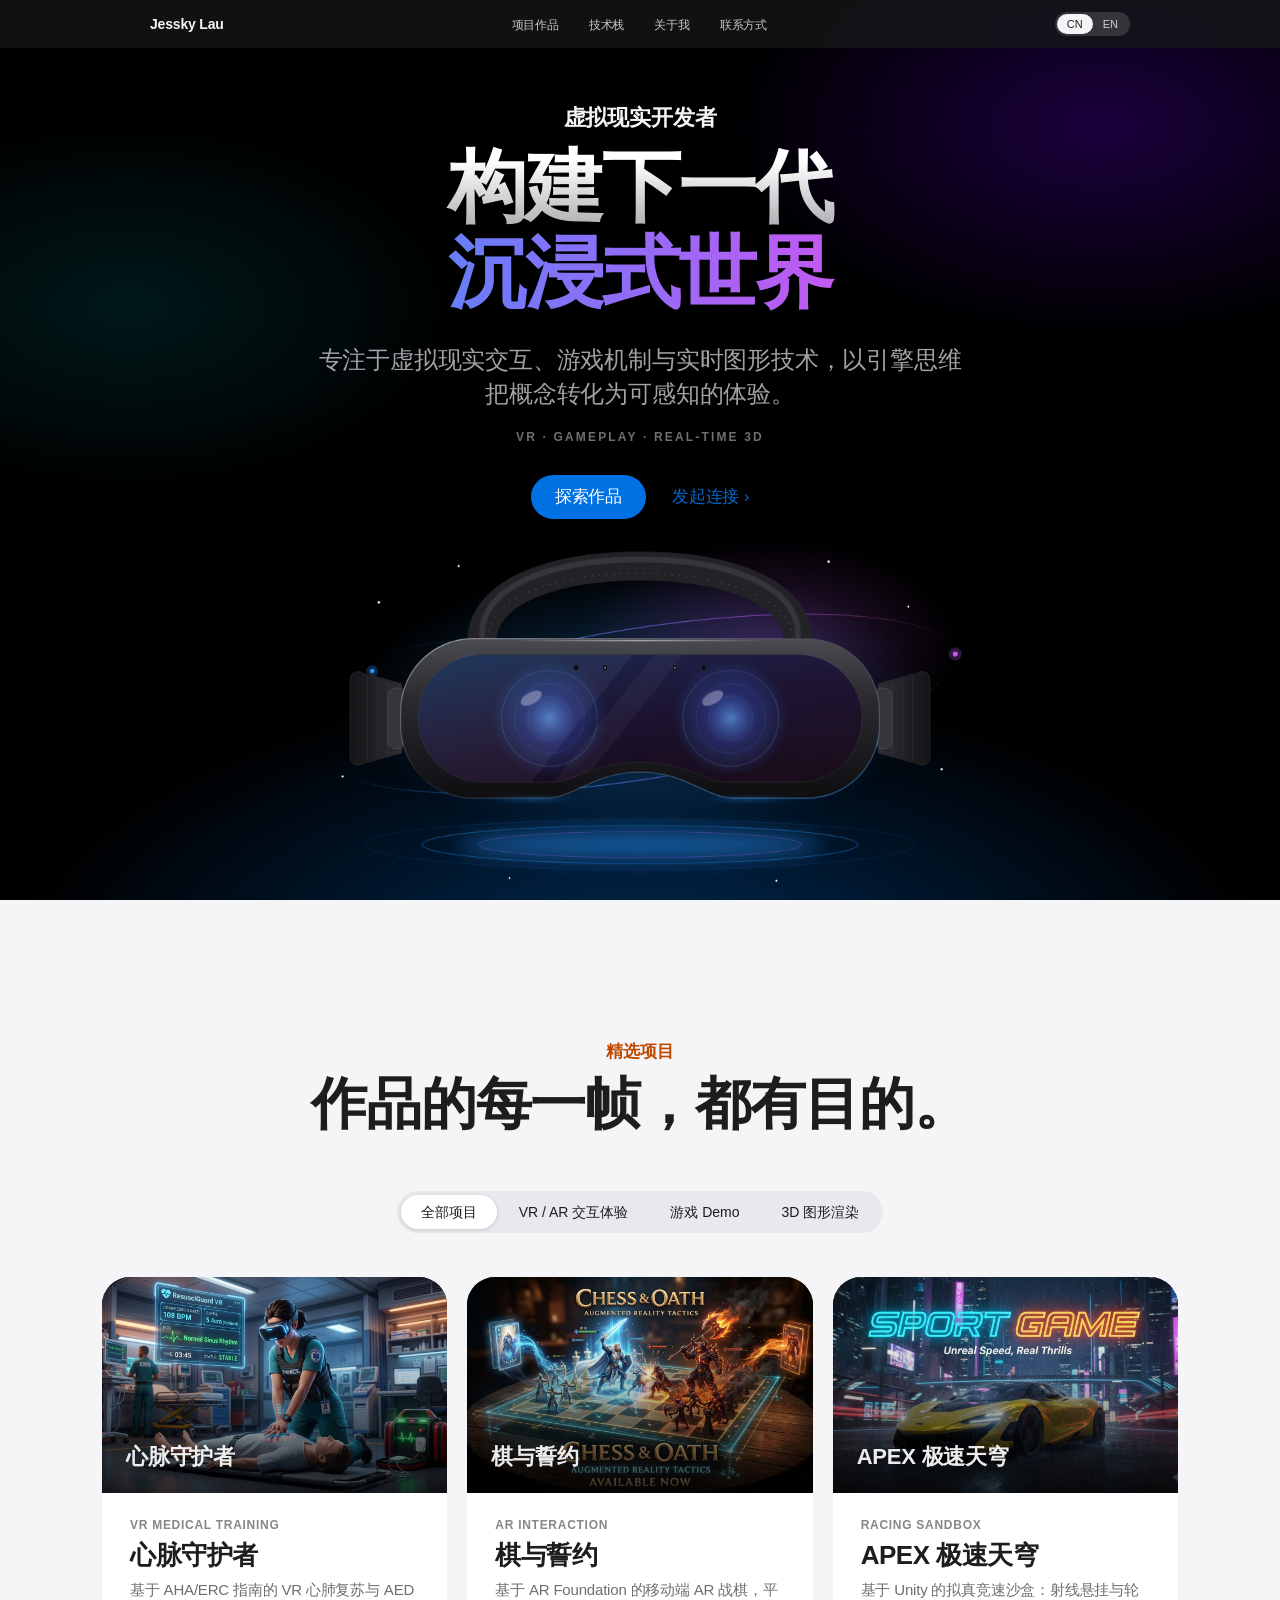
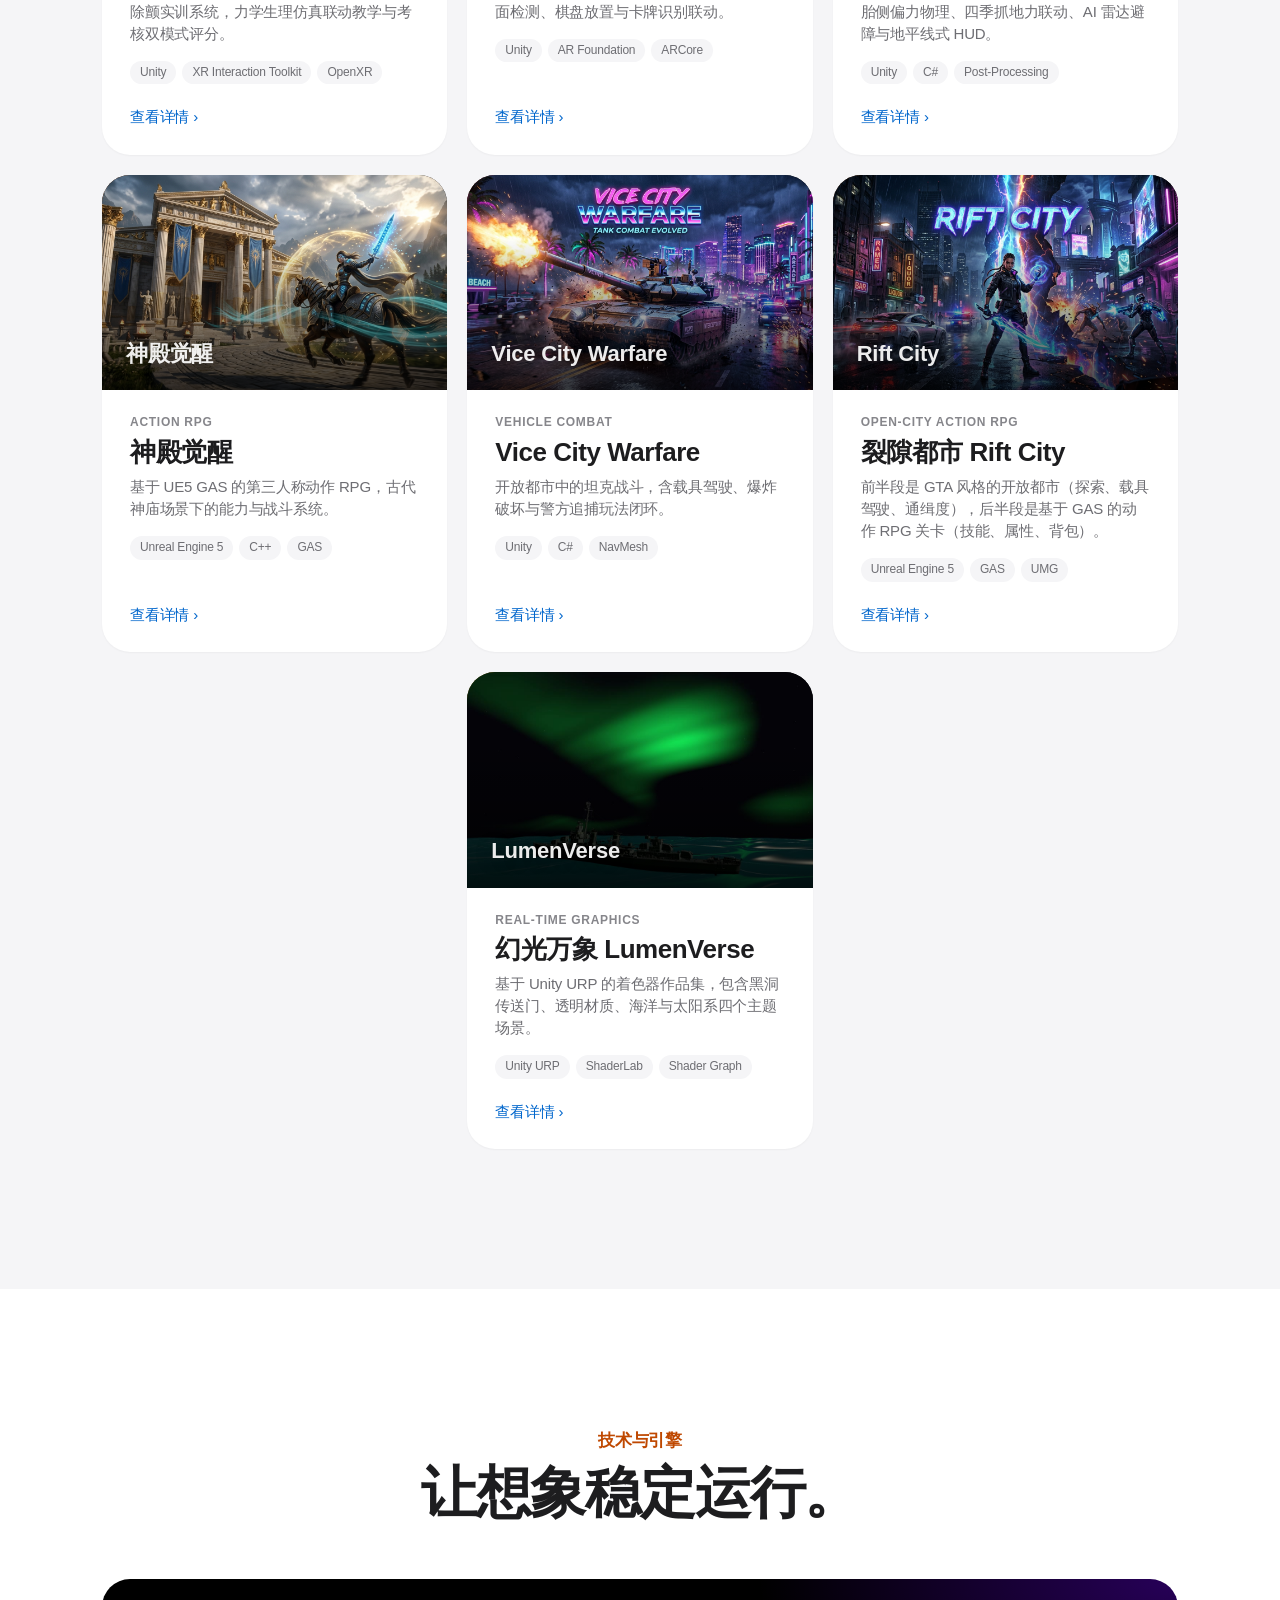
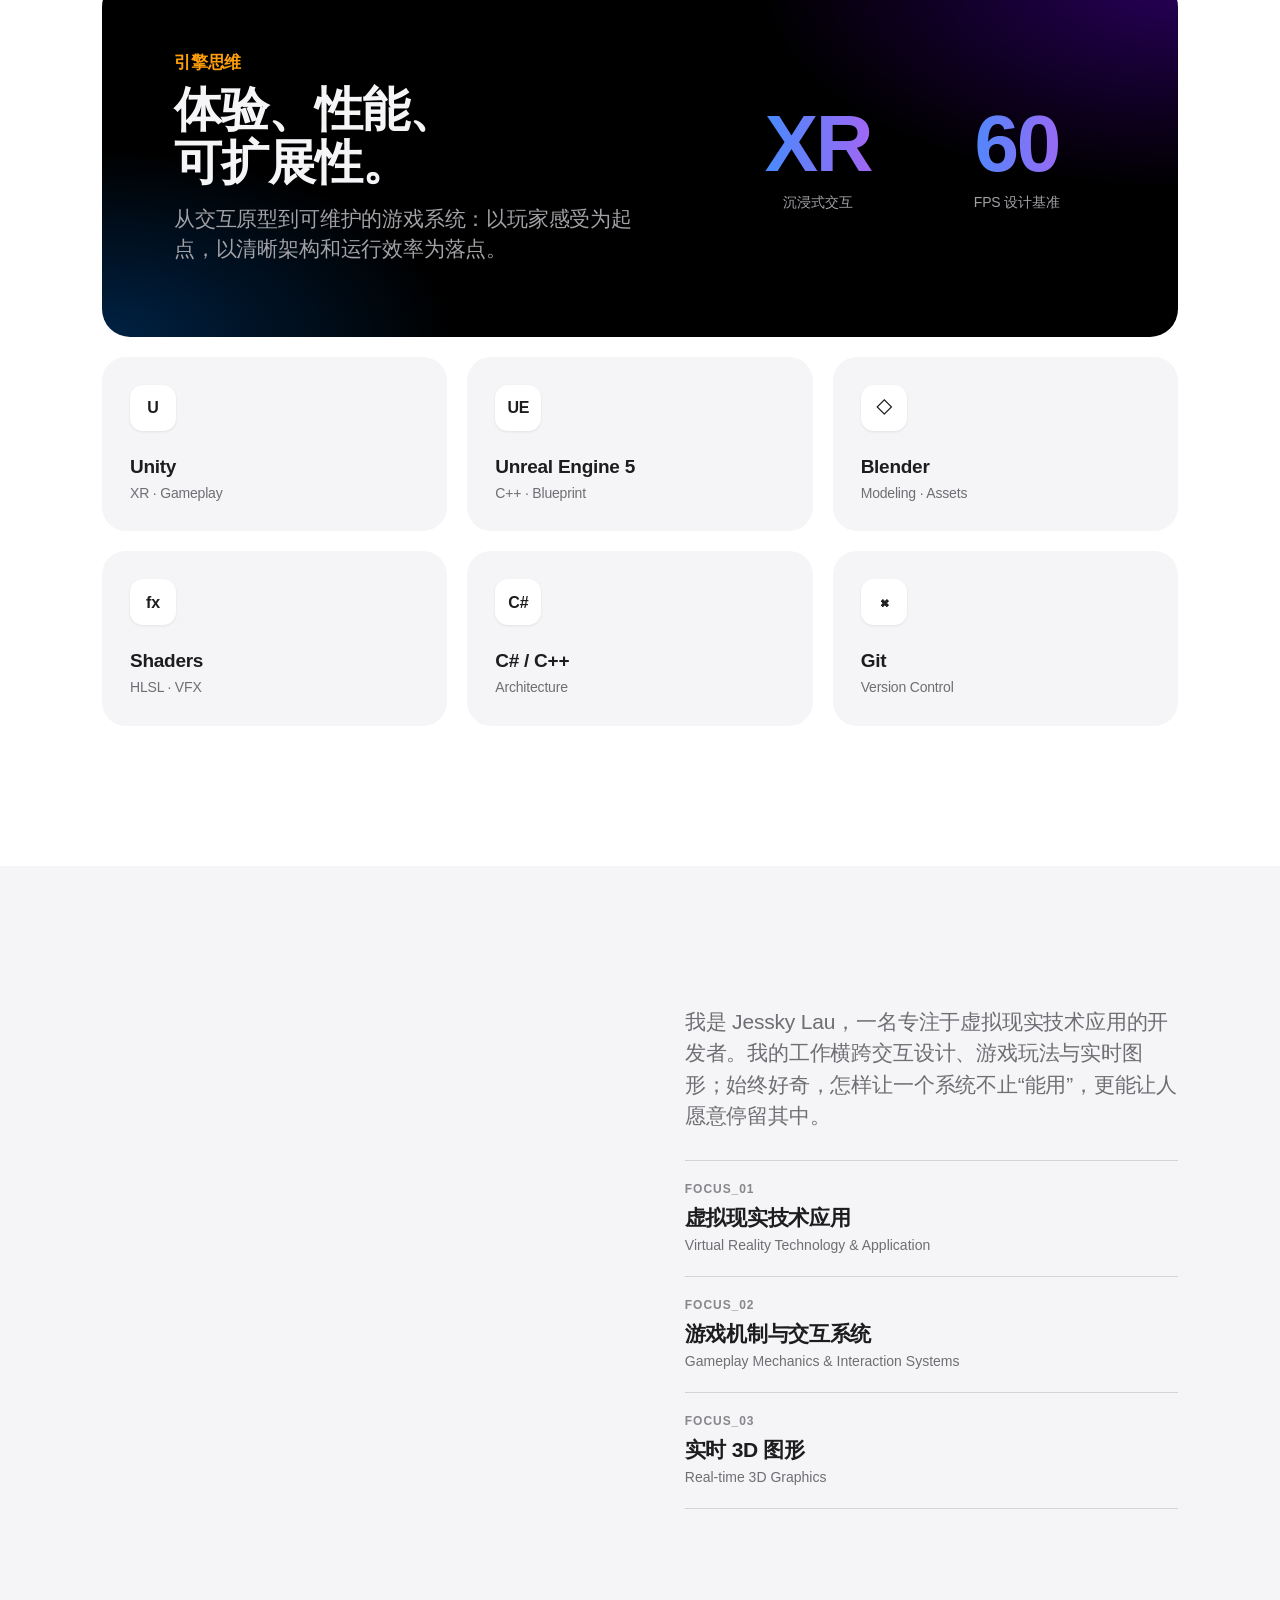
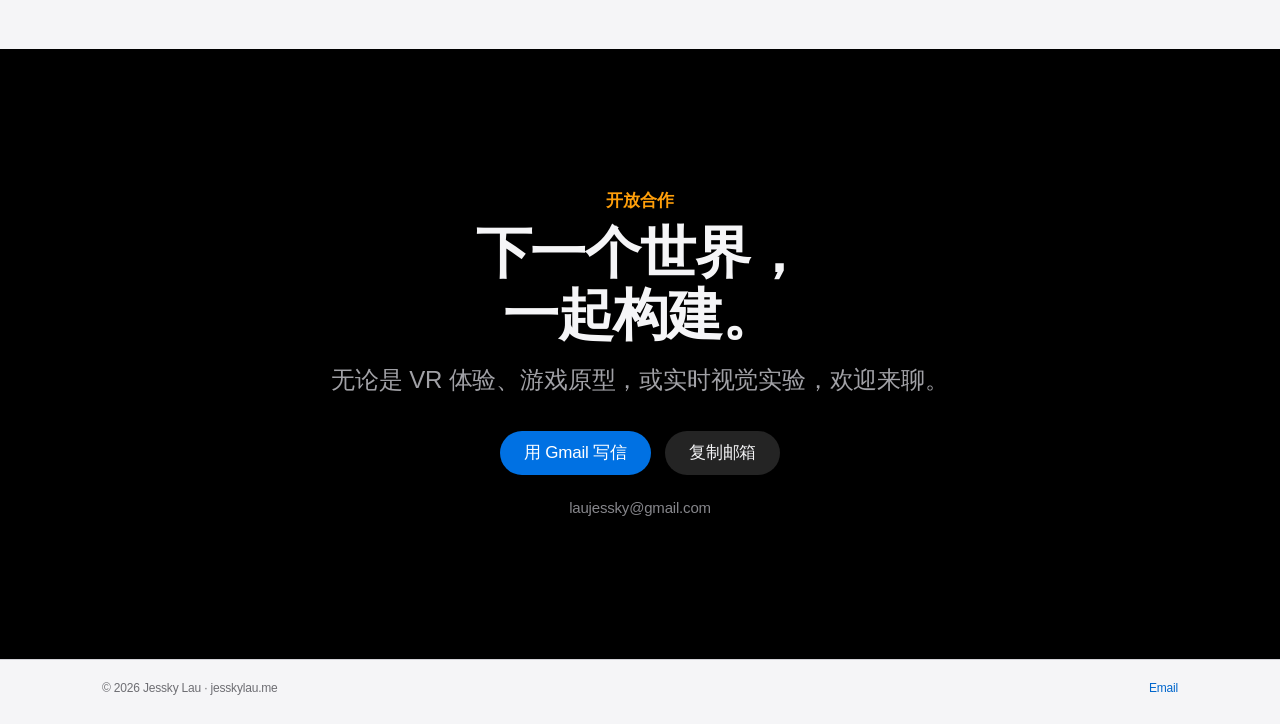
==== commit 2c4c27b5: "Renew" ====
--- a/index.html
+++ b/index.html
@@ -559,12 +559,12 @@
     <div class="projects" id="projectsGrid">
 
       <article class="project reveal" data-c="vr" data-p="0">
-        <div class="visual" style="--c:#00f0ff" data-code="Neural Room"></div>
+        <div class="visual cover" style="--c:#2fb8c4;--img:url(covers/resusci.jpg)" data-code="心脉守护者"></div>
         <div class="project-info">
-          <div class="meta">VR INTERACTION / 2025</div>
-          <h3>Neural Room</h3>
-          <p data-t="p1">面向 Pico 平台的沉浸式空间叙事与手势交互体验。</p>
-          <span class="tag">Unity</span><span class="tag">OpenXR</span><span class="tag">C#</span>
+          <div class="meta">VR MEDICAL TRAINING</div>
+          <h3>心脉守护者</h3>
+          <p data-t="p1">基于 AHA/ERC 指南的 VR 心肺复苏与 AED 除颤实训系统，力学生理仿真联动教学与考核双模式评分。</p>
+          <span class="tag">Unity</span><span class="tag">XR Interaction Toolkit</span><span class="tag">OpenXR</span>
         </div>
         <span class="view" data-t="detail">查看详情 ›</span>
       </article>
@@ -581,12 +581,12 @@
       </article>
 
       <article class="project reveal" data-c="game" data-p="1">
-        <div class="visual" style="--c:#7000ff" data-code="Echo Protocol"></div>
+        <div class="visual cover" style="--c:#eab308;--img:url(covers/apex.jpg)" data-code="APEX 极速天穹"></div>
         <div class="project-info">
-          <div class="meta">GAMEPLAY SYSTEM / 2025</div>
-          <h3>Echo Protocol</h3>
-          <p data-t="p2">以声波为核心机制的科幻解谜原型，强调反馈与节奏。</p>
-          <span class="tag">Unreal Engine 5</span><span class="tag">C++</span><span class="tag">Blueprint</span>
+          <div class="meta">RACING SANDBOX</div>
+          <h3>APEX 极速天穹</h3>
+          <p data-t="p2">基于 Unity 的拟真竞速沙盒：射线悬挂与轮胎侧偏力物理、四季抓地力联动、AI 雷达避障与地平线式 HUD。</p>
+          <span class="tag">Unity</span><span class="tag">C#</span><span class="tag">Post-Processing</span>
         </div>
         <span class="view" data-t="detail">查看详情 ›</span>
       </article>
@@ -788,8 +788,8 @@
     vr: 'VR / AR 交互体验',
     game: '游戏 Demo',
     graphics: '3D 图形渲染',
-    p1: '面向 Pico 平台的沉浸式空间叙事与手势交互体验。',
-    p2: '以声波为核心机制的科幻解谜原型，强调反馈与节奏。',
+    p1: '基于 AHA/ERC 指南的 VR 心肺复苏与 AED 除颤实训系统，力学生理仿真联动教学与考核双模式评分。',
+    p2: '基于 Unity 的拟真竞速沙盒：射线悬挂与轮胎侧偏力物理、四季抓地力联动、AI 雷达避障与地平线式 HUD。',
     p3: '基于 Unity URP 的着色器作品集，包含黑洞传送门、透明材质、海洋与太阳系四个主题场景。',
     p_ar: '基于 AR Foundation 的移动端 AR 战棋，平面检测、棋盘放置与卡牌识别联动。',
     p_temple: '基于 UE5 GAS 的第三人称动作 RPG，古代神庙场景下的能力与战斗系统。',
@@ -847,8 +847,8 @@
     vr: 'VR / AR Experiences',
     game: 'Game Demos',
     graphics: '3D Graphics',
-    p1: 'An immersive spatial narrative and hand-interaction experience for Pico.',
-    p2: 'A sci-fi puzzle prototype driven by sound waves, feedback, and rhythm.',
+    p1: 'A VR CPR and AED defibrillation trainer built on AHA/ERC guidelines, with physiological simulation and dual teaching/exam scoring modes.',
+    p2: 'A Unity racing sandbox: raycast suspension and tire slip-angle physics, season-linked grip, AI radar avoidance, and a Horizon-style HUD.',
     p3: 'A Unity URP shader showcase with four themed scenes: black hole and portal, transparent materials, ocean, and solar system.',
     p_ar: 'A mobile AR tactics game on AR Foundation: plane detection, board placement, and card recognition.',
     p_temple: 'A third-person action RPG on UE5 GAS with ability and combat systems in an ancient temple.',
@@ -893,108 +893,112 @@
 const PROJECTS_DATA = [
   {
     id: 0,
-    meta: 'VR INTERACTION // 2025',
-    title: { zh: 'Neural Room · 神经共鸣室', en: 'Neural Room' },
+    meta: 'VR MEDICAL TRAINING',
+    title: { zh: '心脉守护者 · ResusciGuard VR', en: 'ResusciGuard VR' },
     subtitle: {
-      zh: '面向 Pico 4 / Quest 3 的 VR 6DoF 空间手势交互与脑电波解谜实验',
-      en: 'VR 6DoF Hand-Tracking & Spatial Resonance Puzzle for Pico 4 / Quest 3'
+      zh: '基于 AHA 2020 / ERC 2021 指南的 VR 心肺复苏与智能 AED 除颤实训系统，面向医学院校与应急培训场景',
+      en: 'A VR CPR and smart AED defibrillation trainer built on AHA 2020 / ERC 2021 guidelines, for medical schools and emergency-response training'
     },
-    videoSrc: 'videos/neural-room.mp4',
+    videoSrc: 'videos/resusci.mp4',
+    cover: 'covers/resusci.jpg',
     specs: {
-      platform: { zh: 'Pico 4 Pro / Quest 3 (OpenXR)', en: 'Pico 4 Pro / Quest 3 (OpenXR)' },
-      engine: { zh: 'Unity 2022 LTS (URP)', en: 'Unity 2022 LTS (URP)' },
-      role: { zh: '独立核心主程 / 交互设计 & 性能调优', en: 'Lead Developer / Interaction Design & Optimization' },
-      benchmark: { zh: '72 FPS 恒定 / 单眼 DrawCall < 80', en: 'Locked 72 FPS / DrawCalls < 80 per eye' }
+      platform: { zh: 'Pico / Quest / Vive (OpenXR)，兼容桌面键鼠', en: 'Pico / Quest / Vive (OpenXR), desktop mouse+keyboard fallback' },
+      engine: { zh: 'Unity 2022.3 LTS (URP)', en: 'Unity 2022.3 LTS (URP)' },
+      role: { zh: '主程序员 / 独立负责人', en: 'Lead Programmer / Project Owner' },
+      benchmark: { zh: '教学 / 考核双模式 · AHA 多维量化评分', en: 'Training / exam dual mode · AHA multi-metric scoring' }
     },
+    benchLabel: { zh: '核心系统', en: 'CORE SYSTEMS' },
     sections: {
       zh: [
         {
-          heading: '01 / 项目初衷与立项背景',
-          text: '在无手柄裸手（Controller-free）的 VR 空间中，传统手势交互常常面临两大感知断层：缺乏物理实体导致的“虚空漂移感”，以及手指自然微抖带来的误触。Neural Room 旨在探索一套基于手指关节点空间置信度与动态力反馈代偿的手势物理交互框架，打造真正具备“阻尼重量感”的解谜体验。'
-        },
-        {
-          heading: '02 / 核心机制与手感调优（ConeCast 吸附与阻尼代偿）',
-          text: '• <strong>动态锥体吸附（ConeCast Snapping）</strong>：摒弃传统的单条射线检测，采用自适应角度的锥体投射，结合指尖骨骼距离与手掌朝向加权，在玩家触碰前 50ms 预测抓握意图，有效将抓取成功率提升 42%。<br>• <strong>多感官阻尼代偿</strong>：由于裸手缺乏物理震动，系统通过自适应局部低频音频微震 + 物体边缘应力发光着色器（Stress Shading），给大脑提供即时的触觉代偿反馈。'
-        },
-        {
-          heading: '03 / 系统架构与技术攻坚（HFSM 与防穿模求解）',
-          text: '• 采用<strong>分层有限状态机（Hierarchical FSM）</strong>解耦手势识别生命周期（Idle → Hover → Primed → Grabbed → Manipulating → Released）。<br>• <strong>物理防穿模求解</strong>：自研柔性弹簧阻尼器（Spring-Damper Joint），当虚拟物体碰撞场景障碍时，虚拟手模型平滑解耦并显示幽灵位姿，避免手臂突变穿模与物理引擎抖动。'
-        },
-        {
-          heading: '04 / 性能指标与移动端优化（零 GC 循环分配）',
-          text: '• 全场景严格实行<strong>零 GC 循环内存分配</strong>，所有手势骨骼更新与空间检测均使用对象池与 NativeArray。<br>• 结合 GPU Instancing 与光照贴图烘焙，在 Pico 4 Pro 上将单眼 DrawCall 严格控制在 75 次以内，稳定运行于 72 FPS 恒定基准。'
+          heading: '01 / 项目概述与技术选型',
+          text: '心脉守护者（ResusciGuard VR）是基于 Unity 开发的心肺复苏（CPR）与自动体外除颤（AED）虚拟仿真实训系统，覆盖从意识判断、胸外按压、气道开放、人工通气到除颤给药的完整急救流程，参考 AHA 2020 / ERC 2021 心肺复苏指南设计。<br>技术选型：Unity 2022.3 LTS（URP）、C#、XR Interaction Toolkit + OpenXR，兼容 Pico、Quest、Vive 等主流头显，并支持桌面键鼠离线调试。'
+        },
+        {
+          heading: '02 / 按压力学与气道 / 除颤仿真',
+          text: '• <strong>按压深度与频率反馈</strong>：按压深度分为过浅 / 达标（5–6cm）/ 过深三档，实时判定并给出语音与音效反馈；同步测算按压频率（100–120 次/分钟）与胸廓回弹是否充分。<br>• <strong>气道开放与人工通气</strong>：模拟仰头抬颏法开放气道后，方可用简易呼吸气囊（BVM）通气，气道未开放时通气判定无效。<br>• <strong>AED 除颤流程</strong>：电极片贴附位置校验、心律分析、充电与放电全流程模拟，配合语音提示与除颤反馈动画。<br>• <strong>30:2 循环</strong>：按压与通气按标准比例循环，累计完成后自动进入评估环节。'
+        },
+        {
+          heading: '03 / 教学 / 考核双模式与评分',
+          text: '• <strong>教学模式</strong>：显示实时按压深度、频率与状态指示灯，配合语音提示辅助新手建立正确手法。<br>• <strong>考核模式</strong>：隐藏具体数值与实时提示，仅在结束后给出评分，用于结业考核等场景。<br>• <strong>评分报告</strong>：按压达标率、回弹充分率、通气有效率、除颤时效等多项指标加权，输出 S/A/B/C 等级与改进建议。'
+        },
+        {
+          heading: '04 / 交互方式与部署',
+          text: '• <strong>全键盘映射</strong>：为桌面调试设计了一套无冲突按键方案（意识判断、呼救、触诊、按压、开放气道、通气、AED 操作、给药等各对应独立按键），便于不依赖头显时快速验证逻辑。<br>• <strong>独立打包</strong>：项目支持导出为独立 Windows 可执行程序，便于在实训室机房批量部署和演示。'
         }
       ],
       en: [
         {
-          heading: '01 / Background & Motivation',
-          text: 'In controller-free VR, bare-hand interactions often suffer from two issues: lack of physical resistance ("floating in air") and false triggers due to hand jitter. Neural Room explores a 6DoF hand-tracking framework combining skeletal pose confidence and sensory compensation to deliver tactile, reliable spatial puzzle gameplay.'
-        },
-        {
-          heading: '02 / Core Mechanics & Game Feel (ConeCast Snapping & Haptics)',
-          text: '• <strong>Dynamic ConeCast Snapping</strong>: Replaced single raycasts with an adaptive cone projection weighted by finger joint proximity and palm normals, predicting grab intent 50ms in advance and boosting grab reliability by 42%.<br>• <strong>Multi-Sensory Haptic Compensation</strong>: Compensated for the absence of physical resistance using localized low-frequency audio transients and surface stress shaders, providing instant mental confirmation of touch.'
-        },
-        {
-          heading: '03 / Architecture & Technical Solutions (HFSM & Anti-Penetration)',
-          text: '• Implemented a <strong>Hierarchical Finite State Machine (HFSM)</strong> decoupling interaction phases (Idle → Hover → Primed → Grabbed → Manipulating → Released).<br>• <strong>Anti-Penetration Solver</strong>: Custom spring-damper joints smoothly decouple the virtual hand from tracked pose upon collision, eliminating clipping and visual stutter.'
-        },
-        {
-          heading: '04 / Optimization & Performance Benchmarks (Zero-GC Loop)',
-          text: '• Enforced a <strong>Zero-GC runtime loop</strong> on mobile XR hardware; all joint transforms and raycast queries use pre-allocated NativeArrays and object pools.<br>• Combined GPU Instancing and lightmap baking to cap draw calls under 75 per eye, locking a solid 72 FPS on Pico 4 Pro.'
+          heading: '01 / Overview & Tech Stack',
+          text: 'ResusciGuard VR is a Unity-based CPR and AED training simulator covering the full emergency-response flow — responsiveness check, chest compressions, airway management, ventilation, and defibrillation — designed against the AHA 2020 / ERC 2021 CPR guidelines.<br>Stack: Unity 2022.3 LTS (URP), C#, XR Interaction Toolkit + OpenXR, compatible with Pico, Quest, and Vive headsets, with desktop mouse-and-keyboard support for offline debugging.'
+        },
+        {
+          heading: '02 / Compression Mechanics, Airway & Defibrillation',
+          text: '• <strong>Depth & rate feedback</strong>: compression depth is classified as too shallow / on-target (5–6cm) / too deep, judged in real time with audio feedback; rate (100–120/min) and full chest recoil are tracked as well.<br>• <strong>Airway & ventilation</strong>: after simulating a head-tilt/chin-lift to open the airway, a bag-valve-mask can be used to ventilate; ventilation is marked ineffective if the airway isn\'t open.<br>• <strong>AED flow</strong>: pad-placement validation, rhythm analysis, and the charge/shock sequence are simulated with voice prompts and shock feedback.<br>• <strong>30:2 cycle</strong>: compressions and ventilations follow the standard ratio, automatically moving to assessment once complete.'
+        },
+        {
+          heading: '03 / Training / Exam Modes & Scoring',
+          text: '• <strong>Training mode</strong>: shows live compression depth, rate, and status indicators, with voice guidance to help beginners build correct technique.<br>• <strong>Exam mode</strong>: hides live values and prompts, revealing only a final score — suited to certification-style assessment.<br>• <strong>Scoring report</strong>: weighs compression accuracy, recoil, ventilation effectiveness, and defibrillation timing into an S/A/B/C grade with improvement notes.'
+        },
+        {
+          heading: '04 / Interaction & Deployment',
+          text: '• <strong>Full keyboard mapping</strong>: a conflict-free key layout for desktop debugging (separate keys for responsiveness check, calling for help, pulse check, compressions, airway, ventilation, AED steps, and medication), useful for verifying logic without a headset.<br>• <strong>Standalone build</strong>: the project can be exported as a standalone Windows executable for batch deployment in training-lab computer rooms.'
         }
       ]
     }
   },
   {
     id: 1,
-    meta: 'GAMEPLAY SYSTEM // 2025',
-    title: { zh: 'Echo Protocol · 回声协议', en: 'Echo Protocol' },
+    meta: 'RACING SANDBOX',
+    title: { zh: 'APEX · 极速天穹', en: 'APEX' },
     subtitle: {
-      zh: '基于 Unreal Engine 5 的视听联觉声波回声定位解谜游戏原型',
-      en: 'UE5 Sci-Fi Puzzle Gameplay Prototype Driven by Echolocation & Sound Waves'
+      zh: '基于 Unity 的拟真竞速与半开放世界漫游沙盒，围绕车辆物理、动态天候与 AI 交通展开',
+      en: 'A Unity-built racing and semi-open-world driving sandbox centered on vehicle physics, dynamic weather, and AI traffic'
     },
-    videoSrc: 'videos/echo-protocol.mp4',
+    videoSrc: 'videos/apex.mp4',
+    cover: 'covers/apex.jpg',
     specs: {
-      platform: { zh: 'PC (Steam / Windows)', en: 'PC (Steam / Windows)' },
-      engine: { zh: 'Unreal Engine 5.3', en: 'Unreal Engine 5.3' },
-      role: { zh: '玩法系统架构 / C++ & Niagara 特效', en: 'Gameplay Programmer / C++ & Niagara VFX' },
-      benchmark: { zh: '复杂多光源场景稳定 60+ FPS', en: 'Stable 60+ FPS with Dynamic Lighting' }
+      platform: { zh: 'Windows PC', en: 'Windows PC' },
+      engine: { zh: 'Unity 2021/2022 LTS', en: 'Unity 2021/2022 LTS' },
+      role: { zh: '开发角色待补充', en: 'Role to be added' },
+      benchmark: { zh: '四季天气系统 · AI 雷达避障 · 拟真悬挂', en: 'Seasonal weather · AI radar avoidance · Raycast suspension' }
     },
+    benchLabel: { zh: '核心系统', en: 'CORE SYSTEMS' },
     sections: {
       zh: [
         {
-          heading: '01 / 项目初衷与立项背景',
-          text: 'Echo Protocol 是一款以“声音即视野”为核心机制的科幻硬核解谜原型。玩家处于完全黑暗的高维设施中，唯一的环境信息来自于自身发出的声波脉冲在几何表面反射形成的回声回弹。探索听觉与视觉的深度联觉机制。'
-        },
-        {
-          heading: '02 / 核心玩法与交互设计（声波脉冲雷达与差异化回声）',
-          text: '• <strong>声波脉冲扫描（Sonar Pulse）</strong>：玩家可发射点状、扇形与共振三种频率声波。声波沿场景网格几何体蔓延，实时勾勒地形轮廓、隐蔽机关与动态潜伏体。<br>• <strong>材质差异化回声</strong>：声波触碰金属会产生高频清脆回荡与长距离反弹；触碰有机体或软质墙体则被迅速吸收衰减，要求玩家根据回声声色判断前方障碍类型。'
-        },
-        {
-          heading: '03 / 系统架构与技术攻坚（Niagara GPU 与 GAS 框架）',
-          text: '• <strong>Niagara GPU 粒子声波渲染</strong>：利用 Global Distance Field（距离场）与材质世界位置偏移（WPO），实现声波沿任意复杂凹凸表面高保真传导贴合的视觉冲击。<br>• <strong>Gameplay Ability System (GAS) 框架</strong>：声波充能、心率消耗、声呐超载等能力完全基于 UE5 C++ GAS 架构组件化实现，与渲染和音效表现层完全解耦，支持高度可扩展的技能定制。'
-        },
-        {
-          heading: '04 / 性能指标与优化成果（MetaSound 与着色器优化）',
-          text: '• 优化声波扫描后处理着色器，避免全屏多层过度绘制（Overdraw）。<br>• 基于 MetaSound 搭建动态音频混响总线，降低 CPU 音频线程负载 35%，在 Lumen 全局光照与多光源同屏下稳定维持 60+ FPS。'
+          heading: '01 / 项目概述与技术选型',
+          text: 'APEX 极速天穹（原研发代号 CarFinal）是基于 Unity 引擎开发的拟真竞速与半开放世界驾驶沙盒，围绕车辆物理、动态天候与 AI 交通三条主线展开，玩家可在赛道上竞速，也可在开放地图中自由巡游。<br>技术选型：Unity 2021/2022 LTS、C#、Post-Processing Stack v2。'
+        },
+        {
+          heading: '02 / 车辆物理与 AI 交通',
+          text: '• <strong>射线悬挂</strong>：基于射线检测（Raycast）模拟四轮独立悬挂，按弹簧刚度与阻尼系数实时计算支撑力，还原路面颠簸与重心震荡。<br>• <strong>轮胎侧偏力模型</strong>：引入非线性轮胎力学（Pacejka 思路），按侧偏角与载荷转移计算抓地力，抓地极限内精准循迹，超出极限则平滑过渡为甩尾。<br>• <strong>空气动力学与抗侧倾</strong>：下压力随车速平方增长，抗侧倾杆平衡左右轮载荷，抑制高速变道时的侧倾。<br>• <strong>AI 雷达避障</strong>：AI 车辆沿样条路径寻路，前向部署多角度射线雷达探测障碍，按距离计算避让权重完成变道与超车。'
+        },
+        {
+          heading: '03 / 动态天候与地平线式 HUD',
+          text: '• <strong>24 小时昼夜与四季系统</strong>：太阳角度、天光色温随时间连续变化；四季不仅切换美术，还联动路面附着力系数，冬季雪地抓地力显著低于春季干地。<br>• <strong>速度前置粒子</strong>：雪花粒子发射器随车速矢量前置平移，避免高速行驶时“下雪跟不上车速”的穿帮。<br>• <strong>HUD</strong>：参考竞速游戏常见的地平线式设计——玩家车辆固定在圆形小地图中心、地图随航向角旋转，配合转速表、挡位与胎温显示。'
+        },
+        {
+          heading: '04 / 渲染管线与音效',
+          text: '• <strong>后处理管线</strong>：基于 Unity Post-Processing Stack v2，叠加 ACES 色调映射、屏幕空间环境光遮蔽（SSAO）、泛光与速度运动模糊，避免引擎默认画面偏灰偏平的问题。<br>• <strong>音效</strong>：通过 Unity Audio Mixer 搭建多总线架构（引擎 / 轮胎 / 环境 / 音乐），按转速与胎面摩擦动态变频，还原降挡补油与轮胎摩擦声。<br>• <strong>改装与养成</strong>：引擎、变速箱、悬挂、刹车、轮胎、车重六个维度的性能升级，配合驾驶积分解锁。'
         }
       ],
       en: [
         {
-          heading: '01 / Background & Motivation',
-          text: 'Echo Protocol is a sci-fi puzzle prototype centered on the premise of "Sound is Sight." Set in an pitch-black high-dimensional facility, the player\'s sole sensory input comes from acoustic pulses reflecting off geometric obstacles, exploring the synergy between audio cues and spatial cognition.'
-        },
-        {
-          heading: '02 / Core Mechanics & Game Feel (Sonar Pulse & Material Acoustics)',
-          text: '• <strong>Sonar Pulse Scanning</strong>: Players emit acoustic waves in point, cone, or resonance modes. Pulses spread across geometry, illuminating terrain, traps, and lurking entities.<br>• <strong>Material-Aware Reverberation</strong>: Waves striking metallic surfaces yield crisp, long-distance echoes, while organic dampeners absorb frequencies quickly, requiring players to deduce spatial layout by acoustic timbre.'
-        },
-        {
-          heading: '03 / Architecture & Technical Solutions (Niagara Particles & GAS)',
-          text: '• <strong>Niagara GPU Particle Propagation</strong>: Leveraged Global Distance Fields (GDF) and World Position Offset (WPO) shaders to achieve surface-hugging wavefront rendering with zero mesh clipping.<br>• <strong>Gameplay Ability System (GAS)</strong>: Designed acoustic powers, battery stamina, and audio-overload effects in C++ GAS, fully decoupling gameplay logic from presentation.'
-        },
-        {
-          heading: '04 / Optimization & Performance Benchmarks',
-          text: '• Optimized post-process scanline shaders to eradicate full-screen overdraw.<br>• Built a dynamic MetaSound procedural audio bus that slashed CPU audio thread workload by 35%, sustaining stable 60+ FPS alongside Lumen dynamic GI.'
+          heading: '01 / Overview & Tech Stack',
+          text: 'APEX (originally codenamed CarFinal) is a Unity-built racing and semi-open-world driving sandbox built around three pillars: vehicle physics, dynamic weather, and AI traffic. Players can race on circuits or freely roam an open map.<br>Stack: Unity 2021/2022 LTS, C#, Post-Processing Stack v2.'
+        },
+        {
+          heading: '02 / Vehicle Physics & AI Traffic',
+          text: '• <strong>Raycast suspension</strong>: four independent wheels simulated via raycasts, computing support force in real time from spring stiffness and damping to reproduce bumps and weight transfer.<br>• <strong>Tire slip model</strong>: a nonlinear tire model (Pacejka-inspired) computes grip from slip angle and load transfer — precise tracking within the grip limit, smooth drift beyond it.<br>• <strong>Aerodynamics & anti-roll</strong>: downforce scales with speed squared; an anti-roll bar balances left/right load to curb body roll in fast lane changes.<br>• <strong>AI radar avoidance</strong>: AI cars follow spline paths and use a forward multi-angle raycast radar to detect obstacles and weight lane-change/overtake decisions by distance.'
+        },
+        {
+          heading: '03 / Dynamic Weather & Horizon-Style HUD',
+          text: '• <strong>Day/night and four seasons</strong>: sun angle and sky color temperature shift continuously over time; seasons change more than art — track grip coefficient drops noticeably from spring dry asphalt to winter snow.<br>• <strong>Speed-forward particles</strong>: the snow emitter is translated ahead of the car along its velocity vector, avoiding the classic issue where snowfall can\'t keep up with a fast-moving camera.<br>• <strong>HUD</strong>: a Horizon-style layout common in racing games — the player car stays fixed at the center of a circular minimap that rotates with heading, alongside a tachometer, gear, and tire-temperature readout.'
+        },
+        {
+          heading: '04 / Rendering Pipeline & Audio',
+          text: '• <strong>Post-processing</strong>: built on Unity Post-Processing Stack v2 — ACES tonemapping, screen-space ambient occlusion (SSAO), bloom, and motion blur — to move past the engine\'s flat default look.<br>• <strong>Audio</strong>: a multi-bus Unity Audio Mixer setup (engine / tires / environment / music) with pitch shifting driven by RPM and tire friction for downshift pops and tire scrub.<br>• <strong>Upgrades</strong>: six upgrade paths — engine, transmission, suspension, brakes, tires, and weight reduction — unlocked with driving points.'
         }
       ]
     }
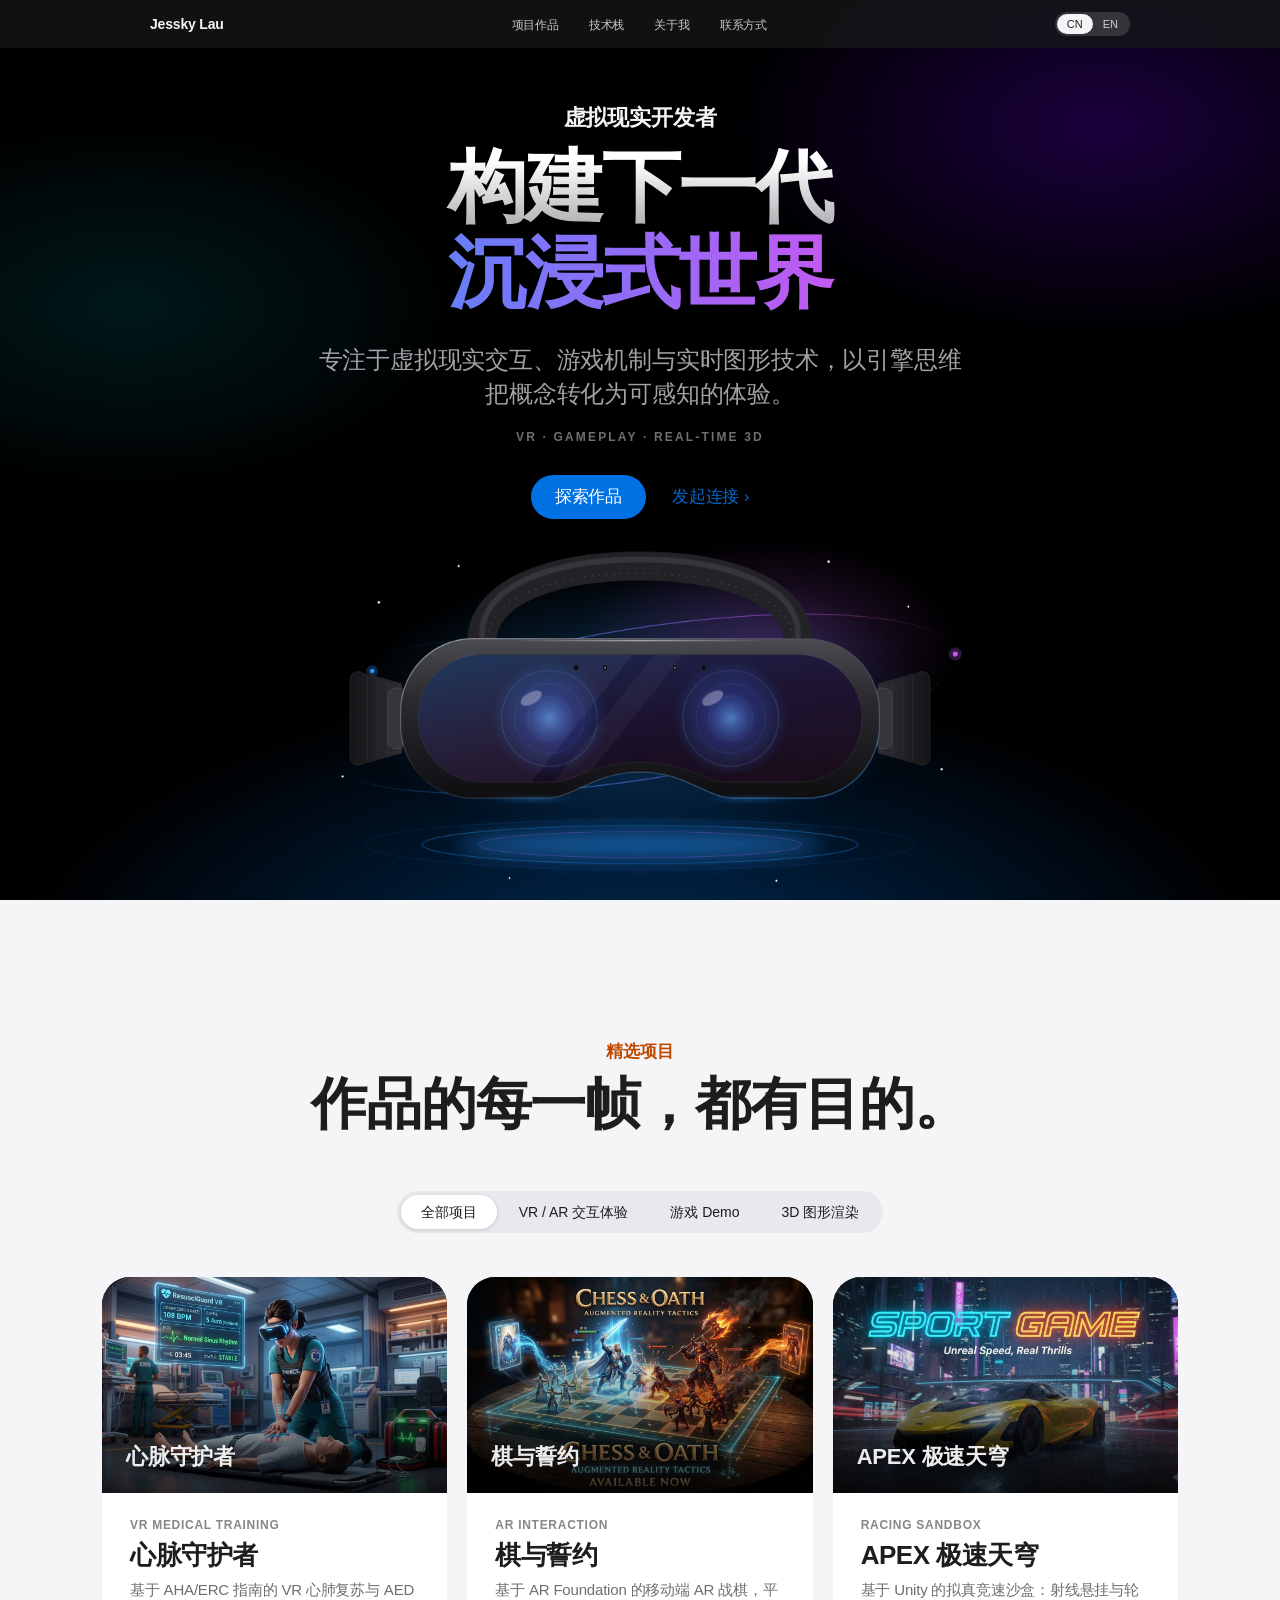
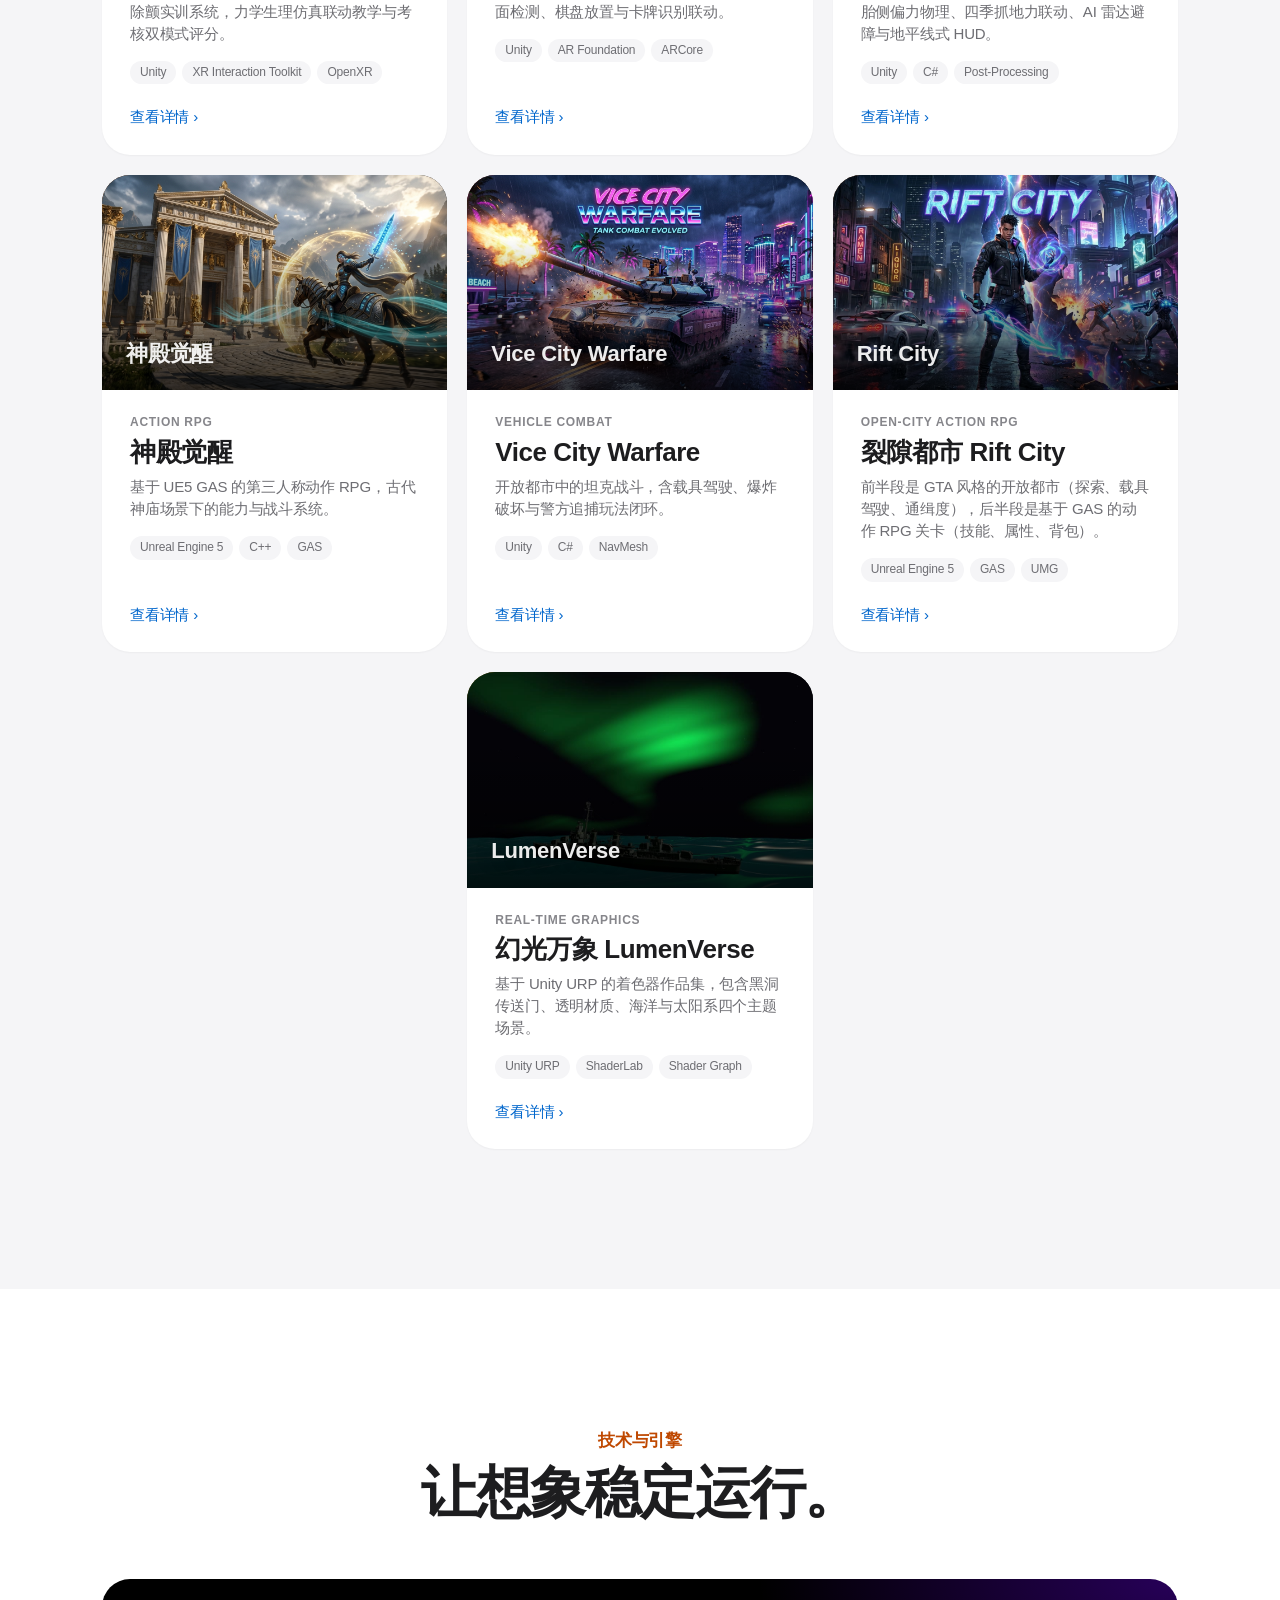
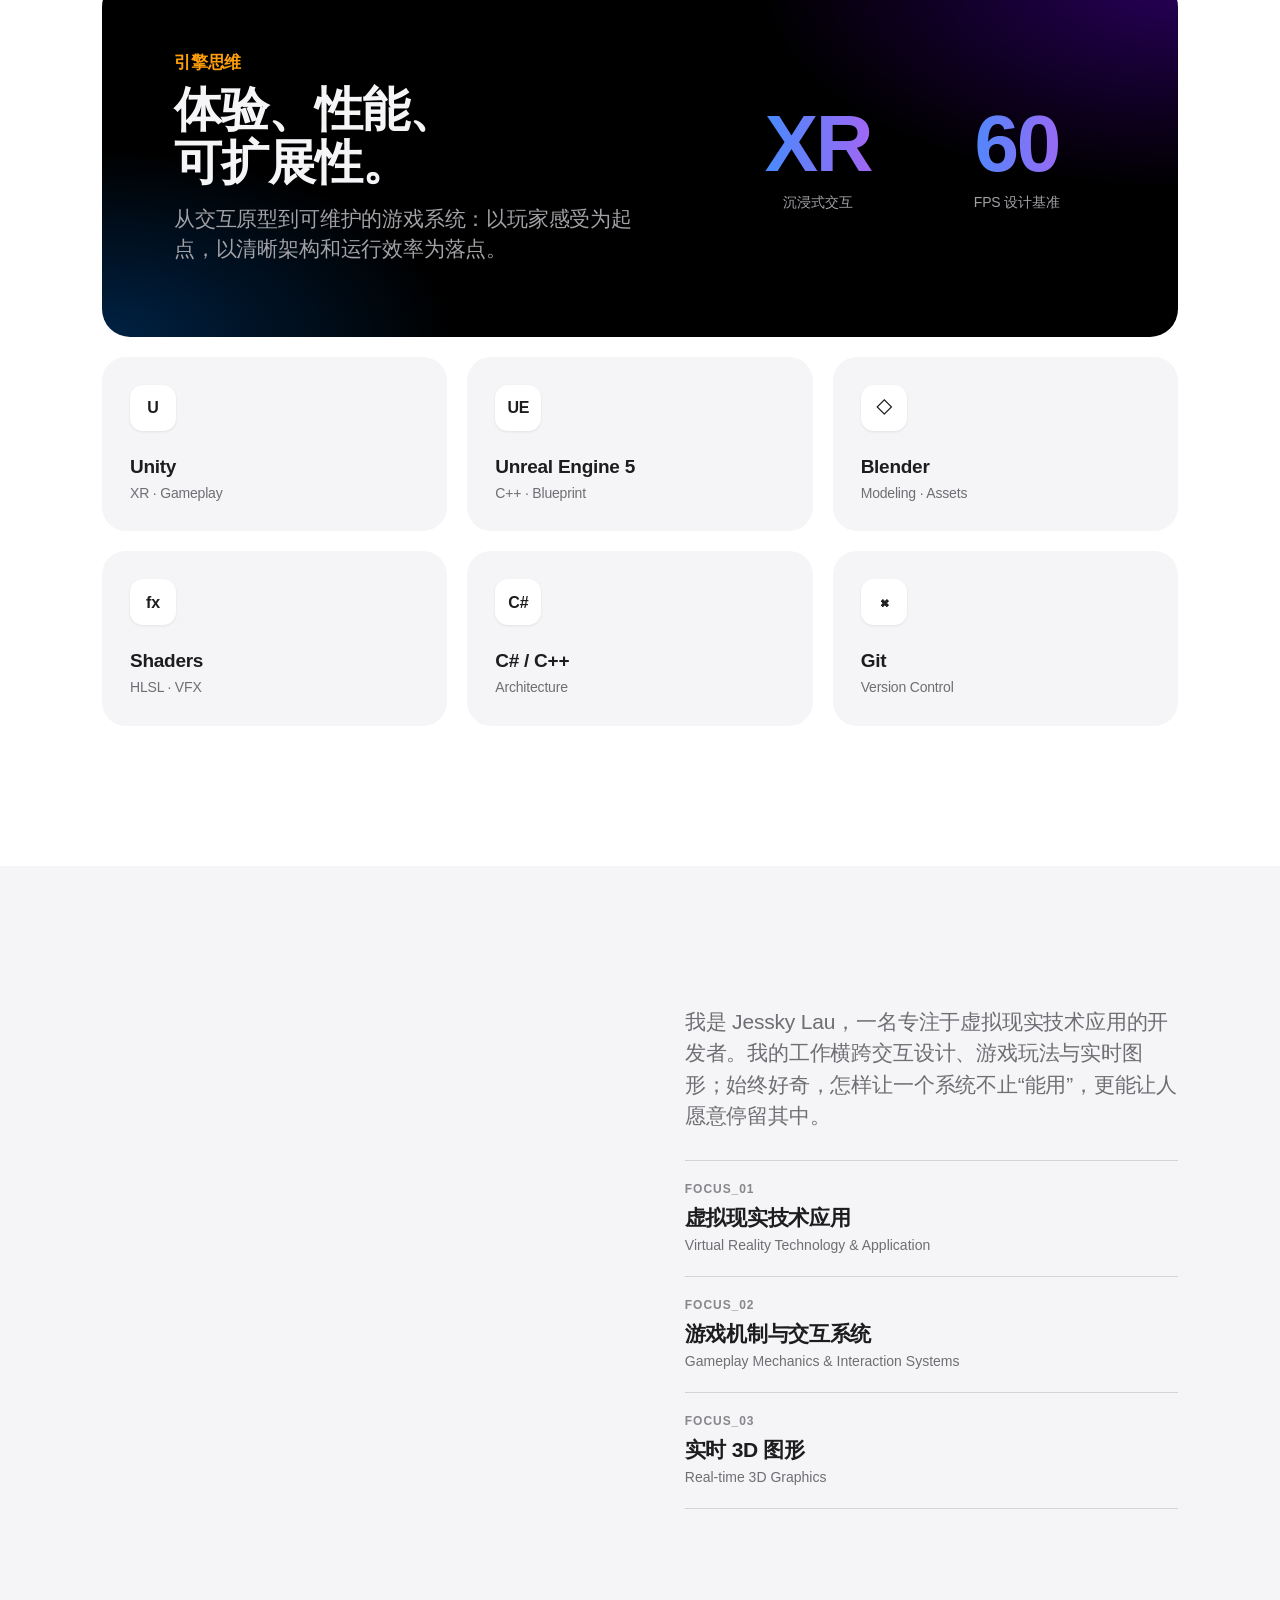
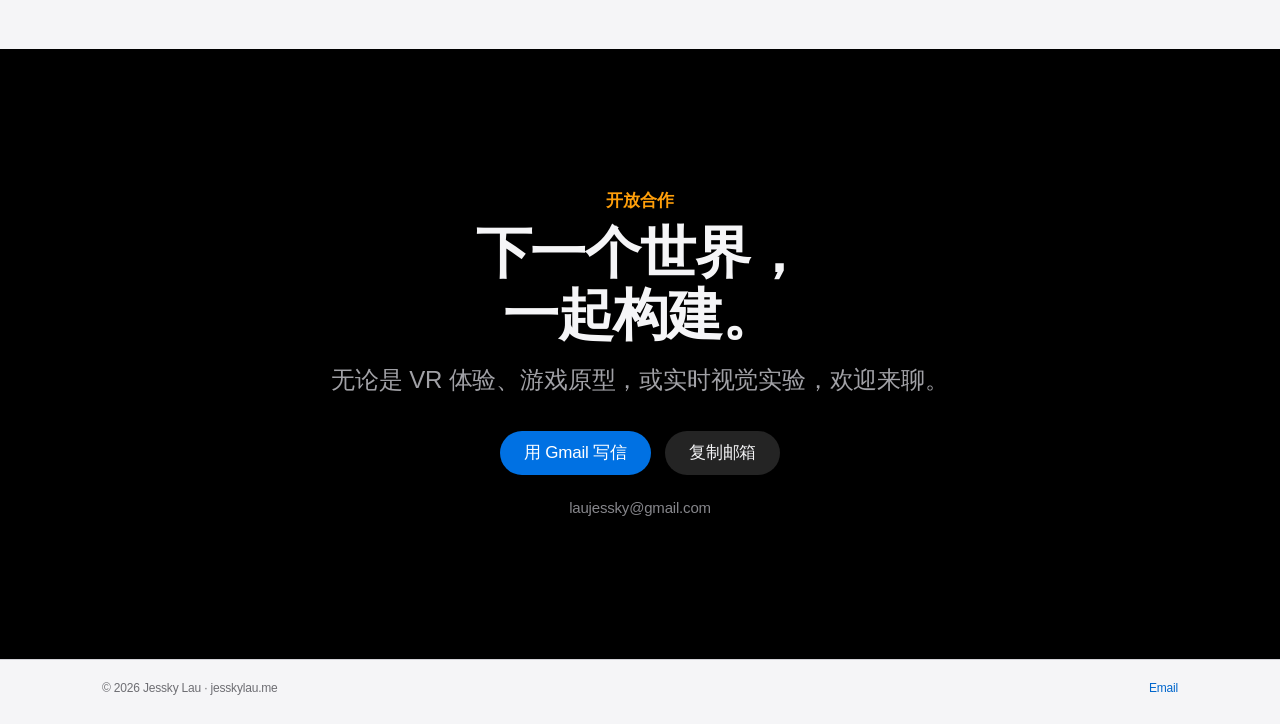
==== commit 576c46d9: "Update index.html" ====
--- a/index.html
+++ b/index.html
@@ -1,1592 +1,2911 @@
 <!doctype html>
 <html lang="zh-CN">
+
 <head>
-<meta charset="utf-8">
-<meta name="viewport" content="width=device-width,initial-scale=1,viewport-fit=cover">
-<title>Jessky Lau | VR & Game Developer</title>
-<meta name="description" content="Jessky Lau，虚拟现实技术应用方向的 VR / AR 与游戏开发者。作品涵盖 Unity 与 Unreal Engine 5 的 VR / AR 交互、游戏 Demo 与实时 3D 图形。">
-<meta name="theme-color" content="#000000">
-<link rel="canonical" href="https://jesskylau.me/">
-<link rel="icon" href="data:image/svg+xml,%3Csvg xmlns='http://www.w3.org/2000/svg' viewBox='0 0 64 64'%3E%3Crect width='64' height='64' rx='14' fill='%23000'/%3E%3Ctext x='32' y='46' font-size='38' text-anchor='middle' fill='%23fff' font-family='Helvetica,Arial,sans-serif' font-weight='700'%3EJ%3C/text%3E%3C/svg%3E">
-<meta property="og:type" content="website">
-<meta property="og:site_name" content="Jessky Lau">
-<meta property="og:url" content="https://jesskylau.me/">
-<meta property="og:title" content="Jessky Lau | VR & Game Developer">
-<meta property="og:description" content="虚拟现实技术应用方向的 VR / AR 与游戏开发者 —— Unity、Unreal Engine 5、实时 3D 图形。">
-<meta property="og:image" content="https://jesskylau.me/og-image.png">
-<meta property="og:image:width" content="1200">
-<meta property="og:image:height" content="630">
-<meta property="og:locale" content="zh_CN">
-<meta name="twitter:card" content="summary_large_image">
-<meta name="twitter:title" content="Jessky Lau | VR & Game Developer">
-<meta name="twitter:description" content="虚拟现实技术应用方向的 VR / AR 与游戏开发者 —— Unity、Unreal Engine 5、实时 3D 图形。">
-<meta name="twitter:image" content="https://jesskylau.me/og-image.png">
-<script type="application/ld+json">{"@context":"https://schema.org","@type":"Person","name":"Jessky Lau","url":"https://jesskylau.me/","jobTitle":"VR & Game Developer"}</script>
-<script>document.documentElement.classList.add('js')</script>
-<style>
-:root{
-  --ink:#1d1d1f;
-  --ink2:#6e6e73;
-  --ink3:#86868b;
-  --bg:#fff;
-  --bg2:#f5f5f7;
-  --line:#d2d2d7;
-  --blue:#0071e3;
-  --link:#0066cc;
-  --font:-apple-system,BlinkMacSystemFont,"SF Pro Display","SF Pro Text","Helvetica Neue","PingFang SC","Hiragino Sans GB","Microsoft YaHei UI","Microsoft YaHei","Segoe UI",Roboto,Arial,sans-serif;
-  --ease:cubic-bezier(.28,.11,.32,1);
-}
-*{box-sizing:border-box}
-html{scroll-behavior:smooth;-webkit-text-size-adjust:100%;scroll-padding-top:60px}
-body{margin:0;background:#000;color:var(--ink);font:17px/1.47 var(--font);letter-spacing:-.011em;-webkit-font-smoothing:antialiased;-moz-osx-font-smoothing:grayscale;overflow-x:hidden}
-a{color:inherit;text-decoration:none}
-img{max-width:100%}
-[hidden]{display:none!important}
-:focus-visible{outline:2px solid var(--blue);outline-offset:3px}
-.sr-only{position:absolute;width:1px;height:1px;overflow:hidden;clip:rect(0 0 0 0);white-space:nowrap}
-.skip{position:fixed;left:12px;top:-60px;z-index:100;background:#fff;color:#000;padding:10px 16px;border-radius:12px;font-size:14px;transition:top .2s}
-.skip:focus{top:8px}
-
-/* ---------- 顶部导航（半透明毛玻璃） ---------- */
-.nav{position:fixed;top:0;left:0;right:0;height:48px;z-index:50;background:rgba(22,22,23,.8);-webkit-backdrop-filter:saturate(180%) blur(20px);backdrop-filter:saturate(180%) blur(20px)}
-.nav-in{max-width:1024px;height:100%;margin:0 auto;padding:0 22px;display:flex;align-items:center;justify-content:space-between;gap:16px}
-.brand{font-size:14px;font-weight:600;color:#f5f5f7;white-space:nowrap}
-.b-short{display:none}
-.links{display:flex;gap:30px;list-style:none;margin:0;padding:0}
-.links a{font-size:12px;color:rgba(245,245,247,.8);transition:color .3s;white-space:nowrap}
-.links a:hover{color:#fff}
-.lang{display:inline-flex;background:rgba(255,255,255,.14);border-radius:980px;padding:2px}
-.lang button{border:0;background:none;color:rgba(245,245,247,.8);font:500 11px var(--font);padding:4px 10px;border-radius:980px;cursor:pointer;transition:background .3s,color .3s}
-.lang button.on{background:#f5f5f7;color:#1d1d1f}
-
-/* ---------- 通用组件 ---------- */
-.wrap{max-width:1120px;margin:0 auto;padding:0 22px}
-.sec{padding:clamp(72px,11vw,140px) 0}
-.light{background:var(--bg);color:var(--ink)}
-.gray{background:var(--bg2);color:var(--ink)}
-.dark{background:#000;color:#f5f5f7}
-.head{text-align:center;max-width:820px;margin:0 auto clamp(32px,5vw,56px)}
-.kicker{font-size:clamp(14px,1.6vw,17px);font-weight:600;color:#bf4800;margin:0 0 8px}
-.dark .kicker{color:#ff9f0a}
-h2,h3{text-wrap:balance}
-h2{margin:0;font-size:clamp(32px,5.4vw,56px);line-height:1.1;font-weight:700;letter-spacing:-.022em}
-.lead{font-size:clamp(19px,2.2vw,24px);line-height:1.4;color:var(--ink2);font-weight:500}
-.dark .lead{color:#a1a1a6}
-.button{display:inline-flex;align-items:center;justify-content:center;gap:6px;padding:12px 24px;border-radius:980px;border:0;background:var(--blue);color:#fff;font:400 17px/1.2 var(--font);letter-spacing:-.01em;cursor:pointer;transition:background .3s,transform .3s var(--ease)}
-.button:hover{background:#0077ed}
-.button:active{transform:scale(.97)}
-.button.soft{background:#e8e8ed;color:var(--ink)}
-.button.soft:hover{background:#dcdce1}
-.button.soft-dark{background:rgba(255,255,255,.14);color:#f5f5f7}
-.button.soft-dark:hover{background:rgba(255,255,255,.22)}
-.button.small{padding:9px 18px;font-size:14px}
-.text-link{color:var(--link);font-size:17px;cursor:pointer;transition:color .3s}
-.text-link:hover{text-decoration:underline}
-.dark .text-link{color:#2997ff}
-
-/* ---------- 首屏 ---------- */
-.hero{position:relative;overflow:hidden;text-align:center;color:#f5f5f7;
-  display:flex;flex-direction:column;min-height:100vh;min-height:100svh;  /* 首屏刚好装下：文字 + 头显 */
-  padding:calc(48px + clamp(20px,6vh,96px)) 22px 0;
-  background:
-    radial-gradient(70% 46% at 50% 108%,rgba(0,113,227,.38),transparent 70%),
-    radial-gradient(42% 34% at 86% 14%,rgba(112,0,255,.24),transparent 70%),
-    radial-gradient(38% 30% at 10% 34%,rgba(0,240,255,.10),transparent 70%),
-    #000}
-.hero-in{width:100%;max-width:900px;margin:0 auto;flex:none}
-.hero.no-visual{padding-bottom:clamp(72px,12vh,120px)}  /* vr-bg.svg 未加载时，给按钮留出底部空间 */
-.eyebrow{margin:0 0 10px;font-size:clamp(17px,2vw,22px);font-weight:600;color:#f5f5f7;animation:rise 1s var(--ease) both}
-.hero h1{margin:0;font-size:clamp(44px,min(8.6vw,8.8vh),100px);line-height:1.08;font-weight:700;letter-spacing:-.03em;animation:rise 1s var(--ease) .1s both}
-.hero h1 span{display:block}
-.h1a{background:linear-gradient(180deg,#fff 20%,#a1a1a6 110%);-webkit-background-clip:text;background-clip:text;color:transparent}
-.h1b{background:linear-gradient(90deg,#2997ff,#bf5af2 70%,#ff6bb0);-webkit-background-clip:text;background-clip:text;color:transparent;padding-bottom:.08em}
-.hero .sub{max-width:660px;margin:clamp(14px,2.4vh,22px) auto 0;font-size:clamp(19px,2.3vw,24px);line-height:1.4;font-weight:500;color:#a1a1a6;animation:rise 1s var(--ease) .2s both}
-.tagline{margin:clamp(10px,2vh,18px) 0 0;font-size:12px;font-weight:600;letter-spacing:.18em;color:#6e6e73;animation:rise 1s var(--ease) .28s both}
-.hero .cta{display:flex;align-items:center;justify-content:center;gap:26px;flex-wrap:wrap;margin-top:clamp(20px,3.2vh,30px);animation:rise 1s var(--ease) .36s both}
-.hero-visual{position:relative;flex:1 1 auto;min-height:clamp(180px,30vh,340px);margin:clamp(8px,2vh,24px) auto 0;width:min(860px,100%);animation:rise 1.2s var(--ease) .45s both}
-.hero-visual img{display:block;margin:0 auto;width:auto;height:auto;max-height:min(50vh,460px);max-width:100%;filter:drop-shadow(0 0 60px rgba(41,151,255,.25))}
-.hero-visual svg{position:absolute;inset:0;display:block;width:100%;height:100%}  /* 自动缩放并居中，始终完整显示 */
-/* ---------- 首页 VR 头显：鼠标交互（3D 倾斜 + 分层视差 + 镜片跟随 + 点击脉冲） ---------- */
-.hero-visual svg{transform-origin:50% 62%;will-change:transform}
-.vr-l-back,.vr-l-floor,.vr-l-part,.vr-l-head,.vr-look{will-change:transform}
-.vr-flash{opacity:0}
-.vr-pulse{opacity:0;fill:none;transform-box:fill-box;transform-origin:center}
-.hero-visual.pulse .vr-pulse{animation:vrPulse 1s ease-out both}
-.hero-visual.pulse .vr-pulse.p2{animation-delay:.18s}
-.hero-visual.pulse .vr-flash{animation:vrFlash .8s ease-out both}
-.hero-visual.hot .vr-breathe{animation-duration:2.4s}
-@keyframes vrPulse{0%{opacity:.9;transform:scale(.25)}100%{opacity:0;transform:scale(3.3)}}
-@keyframes vrFlash{0%{opacity:.5}100%{opacity:0}}
-@media (prefers-reduced-motion:reduce){.hero-visual.pulse .vr-pulse,.hero-visual.pulse .vr-flash{animation:none}}
-@keyframes rise{from{opacity:0;transform:translateY(26px)}to{opacity:1;transform:none}}
-
-/* ---------- 作品集 ---------- */
-.filters{display:flex;justify-content:center;margin-bottom:clamp(28px,4vw,44px)}
-.seg{display:inline-flex;gap:2px;max-width:100%;overflow-x:auto;scrollbar-width:none;background:#e8e8ed;border-radius:980px;padding:4px}
-.seg::-webkit-scrollbar{display:none}
-.filter{flex:none;border:0;background:none;color:var(--ink);font:500 14px/1.2 var(--font);padding:9px 20px;border-radius:980px;cursor:pointer;white-space:nowrap;transition:background .3s,box-shadow .3s,color .3s}
-.filter:hover{color:#000}
-.filter.active{background:#fff;box-shadow:0 1px 4px rgba(0,0,0,.14)}
-.projects{display:flex;flex-wrap:wrap;justify-content:center;gap:20px}
-.project{position:relative;display:flex;flex-direction:column;flex:0 1 calc((100% - 40px)/3);min-width:0;background:#fff;border-radius:28px;overflow:hidden;cursor:pointer;box-shadow:0 1px 2px rgba(0,0,0,.04);transition:transform .4s var(--ease),box-shadow .4s var(--ease)}
-.project:hover{transform:translateY(-4px);box-shadow:0 24px 48px rgba(0,0,0,.12)}
-.project.hide{display:none}
-.visual{position:relative;aspect-ratio:16/10;overflow:hidden;
-  background:
-    radial-gradient(80% 90% at 22% 8%,var(--c) -30%,transparent 62%),
-    radial-gradient(70% 80% at 88% 96%,rgba(112,0,255,.38),transparent 62%),
-    #0a0a0d}
-.visual::before{content:"";position:absolute;inset:0;background:var(--img,none) center/cover no-repeat}
-.visual.cover::before{background:linear-gradient(180deg,rgba(0,0,0,0) 30%,rgba(0,0,0,.74)),var(--img) center/cover no-repeat;transition:transform .9s var(--ease)}
-.project:hover .visual.cover::before{transform:scale(1.045)}
-.visual::after{content:attr(data-code);position:absolute;left:24px;bottom:20px;right:24px;font-size:22px;font-weight:600;letter-spacing:-.01em;color:rgba(255,255,255,.92);text-shadow:0 2px 16px rgba(0,0,0,.35)}
-.project-info{padding:24px 28px 8px;flex:1}
-.meta{font-size:12px;font-weight:600;letter-spacing:.06em;text-transform:uppercase;color:var(--ink3);margin-bottom:6px}
-.project h3{margin:0 0 8px;font-size:26px;line-height:1.15;font-weight:700;letter-spacing:-.018em}
-.project p{margin:0 0 14px;font-size:15px;line-height:1.47;color:var(--ink2)}
-.tag{display:inline-block;margin:0 6px 6px 0;padding:3px 10px;border-radius:980px;background:var(--bg2);color:var(--ink2);font-size:12px}
-.view{display:block;padding:8px 28px 26px;font-size:15px;color:var(--link)}
-.project:hover .view{text-decoration:underline}
-
-/* ---------- 技术栈 ---------- */
-.mind{background:#000;color:#f5f5f7;border-radius:28px;padding:clamp(32px,6vw,72px);display:grid;grid-template-columns:1.3fr 1fr;gap:clamp(24px,5vw,64px);align-items:center;margin-bottom:20px;
-  background:radial-gradient(60% 90% at 100% 0%,rgba(112,0,255,.35),transparent 65%),radial-gradient(50% 80% at 0% 100%,rgba(0,113,227,.30),transparent 65%),#000}
-.mind h3{margin:0 0 14px;font-size:clamp(28px,4.4vw,48px);line-height:1.1;font-weight:700;letter-spacing:-.022em}
-.mind p{margin:0;font-size:clamp(17px,1.8vw,21px);line-height:1.45;color:#a1a1a6}
-.stats{display:grid;grid-template-columns:1fr 1fr;gap:20px}
-.stats div{text-align:center}
-.stats b{display:block;font-size:clamp(48px,7vw,80px);line-height:1;font-weight:700;letter-spacing:-.03em;background:linear-gradient(90deg,#2997ff,#bf5af2);-webkit-background-clip:text;background-clip:text;color:transparent}
-.stats small{display:block;margin-top:8px;font-size:14px;color:#a1a1a6}
-.skill-grid{display:grid;grid-template-columns:repeat(3,1fr);gap:20px}
-.skill{background:var(--bg2);border-radius:24px;padding:28px}
-.icon{width:46px;height:46px;border-radius:13px;background:#fff;display:flex;align-items:center;justify-content:center;font-size:16px;font-weight:700;margin-bottom:22px;box-shadow:0 1px 3px rgba(0,0,0,.08)}
-.skill b{display:block;font-size:19px;font-weight:600;letter-spacing:-.014em}
-.skill small{display:block;margin-top:2px;font-size:14px;color:var(--ink2)}
-
-/* ---------- 关于 ---------- */
-.about{display:grid;grid-template-columns:1fr 1fr;gap:clamp(32px,7vw,96px);align-items:start}
-.about>div:first-child{position:sticky;top:96px}
-.about h2{font-size:clamp(30px,4.4vw,48px)}
-.about h2 em{font-style:normal;background:linear-gradient(90deg,#0071e3,#7a5cff);-webkit-background-clip:text;background-clip:text;color:transparent}
-.about-desc{margin:0 0 28px;font-size:clamp(18px,1.9vw,21px);line-height:1.5;color:var(--ink2)}
-.cred{padding:20px 0;border-top:1px solid var(--line)}
-.cred:last-child{border-bottom:1px solid var(--line)}
-.cred b{display:block;font-size:12px;font-weight:600;letter-spacing:.08em;color:var(--ink3);margin-bottom:4px}
-.cred div{font-size:21px;font-weight:600;letter-spacing:-.015em}
-.cred small{display:block;margin-top:2px;font-size:14px;font-weight:400;color:var(--ink2);letter-spacing:0}
-
-/* ---------- 联系 ---------- */
-.contact{text-align:center}
-.contact .lead{max-width:640px;margin:18px auto 0}
-.contact .cta{display:flex;justify-content:center;gap:14px;flex-wrap:wrap;margin-top:34px}
-.mail-line{margin:22px 0 0;font-size:15px;color:#86868b;user-select:all}
-.footer{background:var(--bg2);color:var(--ink2);font-size:12px;padding:20px 0 26px;border-top:1px solid #d2d2d7}
-.footer .wrap{display:flex;justify-content:space-between;gap:12px;flex-wrap:wrap}
-.footer a{color:var(--link)}
-.footer a:hover{text-decoration:underline}
-
-/* ---------- 滚动显现 ---------- */
-.js .reveal{opacity:0;transform:translateY(32px)}
-.js .reveal.in{opacity:1;transform:none;transition:opacity 1s var(--ease) var(--d,0s),transform 1s var(--ease) var(--d,0s)}
-.js .reveal.done{transition:transform .4s var(--ease),box-shadow .4s var(--ease)}
-.js .project.done:hover{transform:translateY(-4px)}
-
-/* ---------- 技能卡片：鼠标交互（悬停上浮 + 跟随光斑 + 图标弹跳） ---------- */
-.skill{position:relative;overflow:hidden;isolation:isolate}
-.skill::before{content:"";position:absolute;inset:0;z-index:-1;pointer-events:none;opacity:0;transition:opacity .35s var(--ease);
-  background:radial-gradient(260px circle at var(--mx,50%) var(--my,50%),rgba(0,113,227,.16),rgba(112,0,255,.06) 45%,transparent 70%)}
-.skill .icon{transition:transform .45s var(--ease),box-shadow .45s var(--ease)}
-@media (hover:hover){
-  .skill:hover{transform:translateY(-4px);box-shadow:0 20px 44px rgba(0,0,0,.10),inset 0 0 0 1px rgba(0,113,227,.16)}
-  .js .skill.done:hover{transform:translateY(-4px)}
-  .skill:hover::before{opacity:1}
-  .skill:hover .icon{transform:translateY(-3px) scale(1.12) rotate(-4deg);box-shadow:0 10px 22px rgba(0,0,0,.14)}
-}
-.js .skill.done:active{transform:scale(.985)}
-@media (prefers-reduced-motion:reduce){
-  .skill,.skill::before,.skill .icon{transition:none}
-  .skill:hover,.js .skill.done:hover,.skill:hover .icon{transform:none}
-}
-
-/* ---------- 作品详情弹窗（苹果风浅色面板） ---------- */
-.project-dialog{padding:0;border:0;border-radius:28px;background:#fff;color:var(--ink);width:min(1000px,calc(100% - 32px));max-width:none;max-height:92vh;max-height:92dvh;overflow:hidden;box-shadow:0 40px 120px rgba(0,0,0,.45)}
-.project-dialog[open]{display:flex;flex-direction:column;animation:pop .45s var(--ease)}
-.project-dialog::backdrop{background:rgba(0,0,0,.45);-webkit-backdrop-filter:blur(18px);backdrop-filter:blur(18px)}
-@keyframes pop{from{opacity:0;transform:scale(.96) translateY(14px)}to{opacity:1;transform:none}}
-.modal-bar{flex:none;display:flex;align-items:center;justify-content:space-between;gap:12px;padding:12px 16px 12px 28px;border-bottom:1px solid rgba(0,0,0,.08);background:rgba(255,255,255,.9)}
-.modal-kicker{font-size:12px;font-weight:600;letter-spacing:.06em;text-transform:uppercase;color:var(--ink3)}
-.modal-close-btn{flex:none;width:34px;height:34px;border-radius:50%;border:0;background:rgba(0,0,0,.07);color:#515154;font-size:22px;line-height:1;cursor:pointer;display:flex;align-items:center;justify-content:center;transition:background .3s}
-.modal-close-btn:hover{background:rgba(0,0,0,.14)}
-.modal-content-scroll{flex:1 1 auto;min-height:0;overflow-y:auto;-webkit-overflow-scrolling:touch;overscroll-behavior:contain;padding:24px 28px 40px}
-.video-toolbar{display:flex;align-items:center;justify-content:space-between;gap:12px;margin-bottom:14px}
-.v-tab-group{display:flex;gap:8px}
-.v-tab-btn{border:0;background:var(--ink);color:#fff;font:500 13px/1.2 var(--font);padding:8px 16px;border-radius:980px;cursor:default}
-.v-src{display:flex;align-items:center;gap:14px;flex-wrap:wrap}
-.seg-mini{display:inline-flex;padding:3px;border-radius:980px;background:rgba(0,0,0,.06)}
-.seg-btn{border:0;background:transparent;color:#515154;font:500 12.5px/1 var(--font);padding:7px 14px;border-radius:980px;cursor:pointer;transition:background .25s,color .25s,box-shadow .25s}
-.seg-btn.on{background:#fff;color:var(--ink);box-shadow:0 1px 4px rgba(0,0,0,.14)}
-.video-showcase-box{position:relative;aspect-ratio:16/9;background:#000;border-radius:20px;overflow:hidden;margin-bottom:36px}
-.modal-video-elem{display:block;width:100%;height:100%;object-fit:contain;background:#000}
-.video-placeholder-overlay{position:absolute;inset:0;display:flex;flex-direction:column;align-items:center;justify-content:center;text-align:center;padding:24px;gap:8px;color:#f5f5f7;background:radial-gradient(60% 70% at 50% 25%,#2a2a2e,#000)}
-.v-place-icon{flex:none;width:54px;height:54px;border-radius:50%;background:rgba(255,255,255,.12);display:flex;align-items:center;justify-content:center;font-size:18px;margin-bottom:6px;padding-left:3px}
-.v-place-title{font-size:21px;font-weight:600;letter-spacing:-.015em}
-.v-place-desc{max-width:420px;font-size:14px;line-height:1.45;color:#a1a1a6}
-.video-status-overlay{position:absolute;left:14px;top:14px;pointer-events:none}
-.live-pill{display:inline-flex;align-items:center;gap:8px;padding:5px 12px;border-radius:980px;background:rgba(255,255,255,.14);-webkit-backdrop-filter:blur(12px);backdrop-filter:blur(12px);color:#f5f5f7;font-size:11px;font-weight:600;letter-spacing:.04em}
-.live-indicator{width:6px;height:6px;border-radius:50%;background:#30d158}
-.modal-heading{margin-bottom:26px}
-.modal-heading h3:focus{outline:none}
-.modal-heading h3{margin:0;font-size:clamp(30px,5vw,48px);line-height:1.08;font-weight:700;letter-spacing:-.024em}
-.modal-desc-sub{margin-top:10px;font-size:clamp(17px,2vw,21px);line-height:1.4;color:var(--ink2)}
-.specs-grid{display:grid;grid-template-columns:repeat(auto-fit,minmax(200px,1fr));gap:20px 28px;background:var(--bg2);border-radius:20px;padding:24px 28px;margin-bottom:24px}
-.spec-col span{display:block;font-size:11px;font-weight:600;letter-spacing:.08em;text-transform:uppercase;color:var(--ink3);margin-bottom:4px}
-.spec-col strong{display:block;font-size:16px;font-weight:600;line-height:1.35;letter-spacing:-.01em}
-.breakdown-list{display:grid;gap:16px}
-.breakdown-card{background:var(--bg2);border-radius:20px;padding:28px}
-.breakdown-card h4{margin:0 0 10px;font-size:21px;line-height:1.25;font-weight:700;letter-spacing:-.018em}
-.breakdown-card p{margin:0;font-size:16px;line-height:1.6;color:#424245}
-.breakdown-card strong{color:var(--ink)}
-.modal-foot-actions{display:flex;justify-content:space-between;align-items:center;gap:14px;flex-wrap:wrap;margin-top:32px}
-.modal-links{display:flex;gap:12px;flex-wrap:wrap}
-
-/* ---------- 首页文字与眼镜：完全滚出视口后复位，回到首页时重新播放入场动画 ---------- */
-.hero.reset .eyebrow,.hero.reset h1,.hero.reset .sub,.hero.reset .tagline,.hero.reset .cta,.hero.reset .hero-visual{animation:none;opacity:0}
-
-/* ---------- 响应式 ---------- */
-@media(max-width:1068px){
-  .project{flex-basis:calc((100% - 20px)/2)}
-}
-@media(max-width:860px){
-  .mind{grid-template-columns:1fr}
-  .about{grid-template-columns:1fr}
-  .about>div:first-child{position:static}
-  .skill-grid{grid-template-columns:repeat(2,1fr)}
-}
-@media(max-width:640px){
-  body{font-size:16px}
-  .project{flex-basis:100%}
-  .nav-in{padding:0 14px;gap:10px}
-  .links{gap:16px}
-  .b-full{display:none}
-  .b-short{display:inline}
-  .hero-visual{min-height:190px}
-  .skill-grid{gap:12px}
-  .skill{padding:20px}
-  .footer .wrap{justify-content:center;text-align:center}
-  /* 弹窗：手机端定高，内容区独立滚动（iOS Safari 高度塌陷修复） */
-  .project-dialog{width:calc(100% - 16px);height:92vh;height:92dvh;border-radius:24px}
-  .modal-bar{padding:10px 12px 10px 20px}
-  .modal-content-scroll{padding:18px 18px 32px}
-  .video-toolbar{flex-direction:column;align-items:flex-start;gap:8px}
-  .video-showcase-box{aspect-ratio:auto;min-height:270px;display:flex;align-items:center;margin-bottom:28px;border-radius:16px}
-  .modal-video-elem{height:auto;aspect-ratio:16/9}
-  .video-placeholder-overlay{padding-top:52px}
-  .specs-grid{padding:18px 20px}
-  .breakdown-card{padding:20px}
-  .modal-foot-actions{flex-direction:column;align-items:stretch}
-  .modal-links{flex-direction:column}
-  .modal-foot-actions .button{width:100%}
-}
-@media(prefers-reduced-motion:reduce){
-  html{scroll-behavior:auto}
-  *,*::before,*::after{animation:none!important;transition:none!important}
-  .js .reveal{opacity:1;transform:none}
-}
-body:has(dialog[open]){overflow:hidden}
-</style>
+  <meta charset="utf-8">
+  <meta name="viewport" content="width=device-width,initial-scale=1,viewport-fit=cover">
+  <title>Jessky Lau | VR & Game Developer</title>
+  <meta name="description"
+    content="Jessky Lau，虚拟现实技术应用方向的 VR / AR 与游戏开发者。作品涵盖 Unity 与 Unreal Engine 5 的 VR / AR 交互、游戏 Demo 与实时 3D 图形。">
+  <meta name="theme-color" content="#000000">
+  <link rel="canonical" href="https://jesskylau.me/">
+  <link rel="icon"
+    href="data:image/svg+xml,%3Csvg xmlns='http://www.w3.org/2000/svg' viewBox='0 0 64 64'%3E%3Crect width='64' height='64' rx='14' fill='%23000'/%3E%3Ctext x='32' y='46' font-size='38' text-anchor='middle' fill='%23fff' font-family='Helvetica,Arial,sans-serif' font-weight='700'%3EJ%3C/text%3E%3C/svg%3E">
+  <meta property="og:type" content="website">
+  <meta property="og:site_name" content="Jessky Lau">
+  <meta property="og:url" content="https://jesskylau.me/">
+  <meta property="og:title" content="Jessky Lau | VR & Game Developer">
+  <meta property="og:description" content="虚拟现实技术应用方向的 VR / AR 与游戏开发者 —— Unity、Unreal Engine 5、实时 3D 图形。">
+  <meta property="og:image" content="https://jesskylau.me/og-image.png">
+  <meta property="og:image:width" content="1200">
+  <meta property="og:image:height" content="630">
+  <meta property="og:locale" content="zh_CN">
+  <meta name="twitter:card" content="summary_large_image">
+  <meta name="twitter:title" content="Jessky Lau | VR & Game Developer">
+  <meta name="twitter:description" content="虚拟现实技术应用方向的 VR / AR 与游戏开发者 —— Unity、Unreal Engine 5、实时 3D 图形。">
+  <meta name="twitter:image" content="https://jesskylau.me/og-image.png">
+  <script
+    type="application/ld+json">{"@context":"https://schema.org","@type":"Person","name":"Jessky Lau","url":"https://jesskylau.me/","jobTitle":"VR & Game Developer"}</script>
+  <script>document.documentElement.classList.add('js')</script>
+  <style>
+    :root {
+      --ink: #1d1d1f;
+      --ink2: #6e6e73;
+      --ink3: #86868b;
+      --bg: #fff;
+      --bg2: #f5f5f7;
+      --line: #d2d2d7;
+      --blue: #0071e3;
+      --link: #0066cc;
+      --font: -apple-system, BlinkMacSystemFont, "SF Pro Display", "SF Pro Text", "Helvetica Neue", "PingFang SC", "Hiragino Sans GB", "Microsoft YaHei UI", "Microsoft YaHei", "Segoe UI", Roboto, Arial, sans-serif;
+      --ease: cubic-bezier(.28, .11, .32, 1);
+    }
+
+    * {
+      box-sizing: border-box
+    }
+
+    html {
+      scroll-behavior: smooth;
+      -webkit-text-size-adjust: 100%;
+      scroll-padding-top: 60px
+    }
+
+    body {
+      margin: 0;
+      background: #000;
+      color: var(--ink);
+      font: 17px/1.47 var(--font);
+      letter-spacing: -.011em;
+      -webkit-font-smoothing: antialiased;
+      -moz-osx-font-smoothing: grayscale;
+      overflow-x: hidden
+    }
+
+    a {
+      color: inherit;
+      text-decoration: none
+    }
+
+    img {
+      max-width: 100%
+    }
+
+    [hidden] {
+      display: none !important
+    }
+
+    :focus-visible {
+      outline: 2px solid var(--blue);
+      outline-offset: 3px
+    }
+
+    .sr-only {
+      position: absolute;
+      width: 1px;
+      height: 1px;
+      overflow: hidden;
+      clip: rect(0 0 0 0);
+      white-space: nowrap
+    }
+
+    .skip {
+      position: fixed;
+      left: 12px;
+      top: -60px;
+      z-index: 100;
+      background: #fff;
+      color: #000;
+      padding: 10px 16px;
+      border-radius: 12px;
+      font-size: 14px;
+      transition: top .2s
+    }
+
+    .skip:focus {
+      top: 8px
+    }
+
+    /* ---------- 顶部导航（半透明毛玻璃） ---------- */
+    .nav {
+      position: fixed;
+      top: 0;
+      left: 0;
+      right: 0;
+      height: 48px;
+      z-index: 50;
+      background: rgba(22, 22, 23, .8);
+      -webkit-backdrop-filter: saturate(180%) blur(20px);
+      backdrop-filter: saturate(180%) blur(20px)
+    }
+
+    .nav-in {
+      max-width: 1024px;
+      height: 100%;
+      margin: 0 auto;
+      padding: 0 22px;
+      display: flex;
+      align-items: center;
+      justify-content: space-between;
+      gap: 16px
+    }
+
+    .brand {
+      font-size: 14px;
+      font-weight: 600;
+      color: #f5f5f7;
+      white-space: nowrap
+    }
+
+    .b-short {
+      display: none
+    }
+
+    .links {
+      display: flex;
+      gap: 30px;
+      list-style: none;
+      margin: 0;
+      padding: 0
+    }
+
+    .links a {
+      font-size: 12px;
+      color: rgba(245, 245, 247, .8);
+      transition: color .3s;
+      white-space: nowrap
+    }
+
+    .links a:hover {
+      color: #fff
+    }
+
+    .lang {
+      display: inline-flex;
+      background: rgba(255, 255, 255, .14);
+      border-radius: 980px;
+      padding: 2px
+    }
+
+    .lang button {
+      border: 0;
+      background: none;
+      color: rgba(245, 245, 247, .8);
+      font: 500 11px var(--font);
+      padding: 4px 10px;
+      border-radius: 980px;
+      cursor: pointer;
+      transition: background .3s, color .3s
+    }
+
+    .lang button.on {
+      background: #f5f5f7;
+      color: #1d1d1f
+    }
+
+    /* ---------- 通用组件 ---------- */
+    .wrap {
+      max-width: 1120px;
+      margin: 0 auto;
+      padding: 0 22px
+    }
+
+    .sec {
+      padding: clamp(72px, 11vw, 140px) 0
+    }
+
+    .light {
+      background: var(--bg);
+      color: var(--ink)
+    }
+
+    .gray {
+      background: var(--bg2);
+      color: var(--ink)
+    }
+
+    .dark {
+      background: #000;
+      color: #f5f5f7
+    }
+
+    .head {
+      text-align: center;
+      max-width: 820px;
+      margin: 0 auto clamp(32px, 5vw, 56px)
+    }
+
+    .kicker {
+      font-size: clamp(14px, 1.6vw, 17px);
+      font-weight: 600;
+      color: #bf4800;
+      margin: 0 0 8px
+    }
+
+    .dark .kicker {
+      color: #ff9f0a
+    }
+
+    h2,
+    h3 {
+      text-wrap: balance
+    }
+
+    h2 {
+      margin: 0;
+      font-size: clamp(32px, 5.4vw, 56px);
+      line-height: 1.1;
+      font-weight: 700;
+      letter-spacing: -.022em
+    }
+
+    .lead {
+      font-size: clamp(19px, 2.2vw, 24px);
+      line-height: 1.4;
+      color: var(--ink2);
+      font-weight: 500
+    }
+
+    .dark .lead {
+      color: #a1a1a6
+    }
+
+    .button {
+      display: inline-flex;
+      align-items: center;
+      justify-content: center;
+      gap: 6px;
+      padding: 12px 24px;
+      border-radius: 980px;
+      border: 0;
+      background: var(--blue);
+      color: #fff;
+      font: 400 17px/1.2 var(--font);
+      letter-spacing: -.01em;
+      cursor: pointer;
+      transition: background .3s, transform .3s var(--ease)
+    }
+
+    .button:hover {
+      background: #0077ed
+    }
+
+    .button:active {
+      transform: scale(.97)
+    }
+
+    .button.soft {
+      background: #e8e8ed;
+      color: var(--ink)
+    }
+
+    .button.soft:hover {
+      background: #dcdce1
+    }
+
+    .button.soft-dark {
+      background: rgba(255, 255, 255, .14);
+      color: #f5f5f7
+    }
+
+    .button.soft-dark:hover {
+      background: rgba(255, 255, 255, .22)
+    }
+
+    .button.small {
+      padding: 9px 18px;
+      font-size: 14px
+    }
+
+    .text-link {
+      color: var(--link);
+      font-size: 17px;
+      cursor: pointer;
+      transition: color .3s
+    }
+
+    .text-link:hover {
+      text-decoration: underline
+    }
+
+    .dark .text-link {
+      color: #2997ff
+    }
+
+    /* ---------- 首屏 ---------- */
+    .hero {
+      position: relative;
+      overflow: hidden;
+      text-align: center;
+      color: #f5f5f7;
+      display: flex;
+      flex-direction: column;
+      min-height: 100vh;
+      min-height: 100svh;
+      /* 首屏刚好装下：文字 + 头显 */
+      padding: calc(48px + clamp(20px, 6vh, 96px)) 22px 0;
+      background:
+        radial-gradient(70% 46% at 50% 108%, rgba(0, 113, 227, .38), transparent 70%),
+        radial-gradient(42% 34% at 86% 14%, rgba(112, 0, 255, .24), transparent 70%),
+        radial-gradient(38% 30% at 10% 34%, rgba(0, 240, 255, .10), transparent 70%),
+        #000
+    }
+
+    .hero-in {
+      width: 100%;
+      max-width: 900px;
+      margin: 0 auto;
+      flex: none
+    }
+
+    .hero.no-visual {
+      padding-bottom: clamp(72px, 12vh, 120px)
+    }
+
+    /* vr-bg.svg 未加载时，给按钮留出底部空间 */
+    .eyebrow {
+      margin: 0 0 10px;
+      font-size: clamp(17px, 2vw, 22px);
+      font-weight: 600;
+      color: #f5f5f7;
+      animation: rise 1s var(--ease) both
+    }
+
+    .hero h1 {
+      margin: 0;
+      font-size: clamp(44px, min(8.6vw, 8.8vh), 100px);
+      line-height: 1.08;
+      font-weight: 700;
+      letter-spacing: -.03em;
+      animation: rise 1s var(--ease) .1s both
+    }
+
+    .hero h1 span {
+      display: block
+    }
+
+    .h1a {
+      background: linear-gradient(180deg, #fff 20%, #a1a1a6 110%);
+      -webkit-background-clip: text;
+      background-clip: text;
+      color: transparent
+    }
+
+    .h1b {
+      background: linear-gradient(90deg, #2997ff, #bf5af2 70%, #ff6bb0);
+      -webkit-background-clip: text;
+      background-clip: text;
+      color: transparent;
+      padding-bottom: .08em
+    }
+
+    .hero .sub {
+      max-width: 660px;
+      margin: clamp(14px, 2.4vh, 22px) auto 0;
+      font-size: clamp(19px, 2.3vw, 24px);
+      line-height: 1.4;
+      font-weight: 500;
+      color: #a1a1a6;
+      animation: rise 1s var(--ease) .2s both
+    }
+
+    .tagline {
+      margin: clamp(10px, 2vh, 18px) 0 0;
+      font-size: 12px;
+      font-weight: 600;
+      letter-spacing: .18em;
+      color: #6e6e73;
+      animation: rise 1s var(--ease) .28s both
+    }
+
+    .hero .cta {
+      display: flex;
+      align-items: center;
+      justify-content: center;
+      gap: 26px;
+      flex-wrap: wrap;
+      margin-top: clamp(20px, 3.2vh, 30px);
+      animation: rise 1s var(--ease) .36s both
+    }
+
+    .hero-visual {
+      position: relative;
+      flex: 1 1 auto;
+      min-height: clamp(180px, 30vh, 340px);
+      margin: clamp(8px, 2vh, 24px) auto 0;
+      width: min(860px, 100%);
+      animation: rise 1.2s var(--ease) .45s both
+    }
+
+    .hero-visual img {
+      display: block;
+      margin: 0 auto;
+      width: auto;
+      height: auto;
+      max-height: min(50vh, 460px);
+      max-width: 100%;
+      filter: drop-shadow(0 0 60px rgba(41, 151, 255, .25))
+    }
+
+    .hero-visual svg {
+      position: absolute;
+      inset: 0;
+      display: block;
+      width: 100%;
+      height: 100%
+    }
+
+    /* 自动缩放并居中，始终完整显示 */
+    /* ---------- 首页 VR 头显：鼠标交互（3D 倾斜 + 分层视差 + 镜片跟随 + 点击脉冲） ---------- */
+    .hero-visual svg {
+      transform-origin: 50% 62%;
+      will-change: transform
+    }
+
+    .vr-l-back,
+    .vr-l-floor,
+    .vr-l-part,
+    .vr-l-head,
+    .vr-look {
+      will-change: transform
+    }
+
+    .vr-flash {
+      opacity: 0
+    }
+
+    .vr-pulse {
+      opacity: 0;
+      fill: none;
+      transform-box: fill-box;
+      transform-origin: center
+    }
+
+    .hero-visual.pulse .vr-pulse {
+      animation: vrPulse 1s ease-out both
+    }
+
+    .hero-visual.pulse .vr-pulse.p2 {
+      animation-delay: .18s
+    }
+
+    .hero-visual.pulse .vr-flash {
+      animation: vrFlash .8s ease-out both
+    }
+
+    .hero-visual.hot .vr-breathe {
+      animation-duration: 2.4s
+    }
+
+    @keyframes vrPulse {
+      0% {
+        opacity: .9;
+        transform: scale(.25)
+      }
+
+      100% {
+        opacity: 0;
+        transform: scale(3.3)
+      }
+    }
+
+    @keyframes vrFlash {
+      0% {
+        opacity: .5
+      }
+
+      100% {
+        opacity: 0
+      }
+    }
+
+    @media (prefers-reduced-motion:reduce) {
+
+      .hero-visual.pulse .vr-pulse,
+      .hero-visual.pulse .vr-flash {
+        animation: none
+      }
+    }
+
+    @keyframes rise {
+      from {
+        opacity: 0;
+        transform: translateY(26px)
+      }
+
+      to {
+        opacity: 1;
+        transform: none
+      }
+    }
+
+    /* ---------- 作品集 ---------- */
+    .filters {
+      display: flex;
+      justify-content: center;
+      margin-bottom: clamp(28px, 4vw, 44px)
+    }
+
+    .seg {
+      display: inline-flex;
+      gap: 2px;
+      max-width: 100%;
+      overflow-x: auto;
+      scrollbar-width: none;
+      background: #e8e8ed;
+      border-radius: 980px;
+      padding: 4px
+    }
+
+    .seg::-webkit-scrollbar {
+      display: none
+    }
+
+    .filter {
+      flex: none;
+      border: 0;
+      background: none;
+      color: var(--ink);
+      font: 500 14px/1.2 var(--font);
+      padding: 9px 20px;
+      border-radius: 980px;
+      cursor: pointer;
+      white-space: nowrap;
+      transition: background .3s, box-shadow .3s, color .3s
+    }
+
+    .filter:hover {
+      color: #000
+    }
+
+    .filter.active {
+      background: #fff;
+      box-shadow: 0 1px 4px rgba(0, 0, 0, .14)
+    }
+
+    .projects {
+      display: flex;
+      flex-wrap: wrap;
+      justify-content: center;
+      gap: 20px
+    }
+
+    .project {
+      position: relative;
+      display: flex;
+      flex-direction: column;
+      flex: 0 1 calc((100% - 40px)/3);
+      min-width: 0;
+      background: #fff;
+      border-radius: 28px;
+      overflow: hidden;
+      cursor: pointer;
+      box-shadow: 0 1px 2px rgba(0, 0, 0, .04);
+      transition: transform .4s var(--ease), box-shadow .4s var(--ease)
+    }
+
+    .project:hover {
+      transform: translateY(-4px);
+      box-shadow: 0 24px 48px rgba(0, 0, 0, .12)
+    }
+
+    .project.hide {
+      display: none
+    }
+
+    .visual {
+      position: relative;
+      aspect-ratio: 16/10;
+      overflow: hidden;
+      background:
+        radial-gradient(80% 90% at 22% 8%, var(--c) -30%, transparent 62%),
+        radial-gradient(70% 80% at 88% 96%, rgba(112, 0, 255, .38), transparent 62%),
+        #0a0a0d
+    }
+
+    .visual::before {
+      content: "";
+      position: absolute;
+      inset: 0;
+      background: var(--img, none) center/cover no-repeat
+    }
+
+    .visual.cover::before {
+      background: linear-gradient(180deg, rgba(0, 0, 0, 0) 30%, rgba(0, 0, 0, .74)), var(--img) center/cover no-repeat;
+      transition: transform .9s var(--ease)
+    }
+
+    .project:hover .visual.cover::before {
+      transform: scale(1.045)
+    }
+
+    .visual::after {
+      content: attr(data-code);
+      position: absolute;
+      left: 24px;
+      bottom: 20px;
+      right: 24px;
+      font-size: 22px;
+      font-weight: 600;
+      letter-spacing: -.01em;
+      color: rgba(255, 255, 255, .92);
+      text-shadow: 0 2px 16px rgba(0, 0, 0, .35)
+    }
+
+    .project-info {
+      padding: 24px 28px 8px;
+      flex: 1
+    }
+
+    .meta {
+      font-size: 12px;
+      font-weight: 600;
+      letter-spacing: .06em;
+      text-transform: uppercase;
+      color: var(--ink3);
+      margin-bottom: 6px
+    }
+
+    .project h3 {
+      margin: 0 0 8px;
+      font-size: 26px;
+      line-height: 1.15;
+      font-weight: 700;
+      letter-spacing: -.018em
+    }
+
+    .project p {
+      margin: 0 0 14px;
+      font-size: 15px;
+      line-height: 1.47;
+      color: var(--ink2)
+    }
+
+    .tag {
+      display: inline-block;
+      margin: 0 6px 6px 0;
+      padding: 3px 10px;
+      border-radius: 980px;
+      background: var(--bg2);
+      color: var(--ink2);
+      font-size: 12px
+    }
+
+    .view {
+      display: block;
+      padding: 8px 28px 26px;
+      font-size: 15px;
+      color: var(--link)
+    }
+
+    .project:hover .view {
+      text-decoration: underline
+    }
+
+    /* ---------- 技术栈 ---------- */
+    .mind {
+      background: #000;
+      color: #f5f5f7;
+      border-radius: 28px;
+      padding: clamp(32px, 6vw, 72px);
+      display: grid;
+      grid-template-columns: 1.3fr 1fr;
+      gap: clamp(24px, 5vw, 64px);
+      align-items: center;
+      margin-bottom: 20px;
+      background: radial-gradient(60% 90% at 100% 0%, rgba(112, 0, 255, .35), transparent 65%), radial-gradient(50% 80% at 0% 100%, rgba(0, 113, 227, .30), transparent 65%), #000
+    }
+
+    .mind h3 {
+      margin: 0 0 14px;
+      font-size: clamp(28px, 4.4vw, 48px);
+      line-height: 1.1;
+      font-weight: 700;
+      letter-spacing: -.022em
+    }
+
+    .mind p {
+      margin: 0;
+      font-size: clamp(17px, 1.8vw, 21px);
+      line-height: 1.45;
+      color: #a1a1a6
+    }
+
+    .stats {
+      display: grid;
+      grid-template-columns: 1fr 1fr;
+      gap: 20px
+    }
+
+    .stats div {
+      text-align: center
+    }
+
+    .stats b {
+      display: block;
+      font-size: clamp(48px, 7vw, 80px);
+      line-height: 1;
+      font-weight: 700;
+      letter-spacing: -.03em;
+      background: linear-gradient(90deg, #2997ff, #bf5af2);
+      -webkit-background-clip: text;
+      background-clip: text;
+      color: transparent
+    }
+
+    .stats small {
+      display: block;
+      margin-top: 8px;
+      font-size: 14px;
+      color: #a1a1a6
+    }
+
+    .skill-grid {
+      display: grid;
+      grid-template-columns: repeat(3, 1fr);
+      gap: 20px
+    }
+
+    .skill {
+      background: var(--bg2);
+      border-radius: 24px;
+      padding: 28px
+    }
+
+    .icon {
+      width: 46px;
+      height: 46px;
+      border-radius: 13px;
+      background: #fff;
+      display: flex;
+      align-items: center;
+      justify-content: center;
+      font-size: 16px;
+      font-weight: 700;
+      margin-bottom: 22px;
+      box-shadow: 0 1px 3px rgba(0, 0, 0, .08)
+    }
+
+    .skill b {
+      display: block;
+      font-size: 19px;
+      font-weight: 600;
+      letter-spacing: -.014em
+    }
+
+    .skill small {
+      display: block;
+      margin-top: 2px;
+      font-size: 14px;
+      color: var(--ink2)
+    }
+
+    /* ---------- 关于 ---------- */
+    .about {
+      display: grid;
+      grid-template-columns: 1fr 1fr;
+      gap: clamp(32px, 7vw, 96px);
+      align-items: start
+    }
+
+    .about>div:first-child {
+      position: sticky;
+      top: 96px
+    }
+
+    .about h2 {
+      font-size: clamp(30px, 4.4vw, 48px)
+    }
+
+    .about h2 em {
+      font-style: normal;
+      background: linear-gradient(90deg, #0071e3, #7a5cff);
+      -webkit-background-clip: text;
+      background-clip: text;
+      color: transparent
+    }
+
+    .about-desc {
+      margin: 0 0 28px;
+      font-size: clamp(18px, 1.9vw, 21px);
+      line-height: 1.5;
+      color: var(--ink2)
+    }
+
+    .cred {
+      padding: 20px 0;
+      border-top: 1px solid var(--line)
+    }
+
+    .cred:last-child {
+      border-bottom: 1px solid var(--line)
+    }
+
+    .cred b {
+      display: block;
+      font-size: 12px;
+      font-weight: 600;
+      letter-spacing: .08em;
+      color: var(--ink3);
+      margin-bottom: 4px
+    }
+
+    .cred div {
+      font-size: 21px;
+      font-weight: 600;
+      letter-spacing: -.015em
+    }
+
+    .cred small {
+      display: block;
+      margin-top: 2px;
+      font-size: 14px;
+      font-weight: 400;
+      color: var(--ink2);
+      letter-spacing: 0
+    }
+
+    /* ---------- 联系 ---------- */
+    .contact {
+      text-align: center
+    }
+
+    .contact .lead {
+      max-width: 640px;
+      margin: 18px auto 0
+    }
+
+    .contact .cta {
+      display: flex;
+      justify-content: center;
+      gap: 14px;
+      flex-wrap: wrap;
+      margin-top: 34px
+    }
+
+    .mail-line {
+      margin: 22px 0 0;
+      font-size: 15px;
+      color: #86868b;
+      user-select: all
+    }
+
+    .footer {
+      background: var(--bg2);
+      color: var(--ink2);
+      font-size: 12px;
+      padding: 20px 0 26px;
+      border-top: 1px solid #d2d2d7
+    }
+
+    .footer .wrap {
+      display: flex;
+      justify-content: space-between;
+      gap: 12px;
+      flex-wrap: wrap
+    }
+
+    .footer a {
+      color: var(--link)
+    }
+
+    .footer a:hover {
+      text-decoration: underline
+    }
+
+    /* ---------- 滚动显现 ---------- */
+    .js .reveal {
+      opacity: 0;
+      transform: translateY(32px)
+    }
+
+    .js .reveal.in {
+      opacity: 1;
+      transform: none;
+      transition: opacity 1s var(--ease) var(--d, 0s), transform 1s var(--ease) var(--d, 0s)
+    }
+
+    .js .reveal.done {
+      transition: transform .4s var(--ease), box-shadow .4s var(--ease)
+    }
+
+    .js .project.done:hover {
+      transform: translateY(-4px)
+    }
+
+    /* ---------- 技能卡片：鼠标交互（悬停上浮 + 跟随光斑 + 图标弹跳） ---------- */
+    .skill {
+      position: relative;
+      overflow: hidden;
+      isolation: isolate
+    }
+
+    .skill::before {
+      content: "";
+      position: absolute;
+      inset: 0;
+      z-index: -1;
+      pointer-events: none;
+      opacity: 0;
+      transition: opacity .35s var(--ease);
+      background: radial-gradient(260px circle at var(--mx, 50%) var(--my, 50%), rgba(0, 113, 227, .16), rgba(112, 0, 255, .06) 45%, transparent 70%)
+    }
+
+    .skill .icon {
+      transition: transform .45s var(--ease), box-shadow .45s var(--ease)
+    }
+
+    @media (hover:hover) {
+      .skill:hover {
+        transform: translateY(-4px);
+        box-shadow: 0 20px 44px rgba(0, 0, 0, .10), inset 0 0 0 1px rgba(0, 113, 227, .16)
+      }
+
+      .js .skill.done:hover {
+        transform: translateY(-4px)
+      }
+
+      .skill:hover::before {
+        opacity: 1
+      }
+
+      .skill:hover .icon {
+        transform: translateY(-3px) scale(1.12) rotate(-4deg);
+        box-shadow: 0 10px 22px rgba(0, 0, 0, .14)
+      }
+    }
+
+    .js .skill.done:active {
+      transform: scale(.985)
+    }
+
+    @media (prefers-reduced-motion:reduce) {
+
+      .skill,
+      .skill::before,
+      .skill .icon {
+        transition: none
+      }
+
+      .skill:hover,
+      .js .skill.done:hover,
+      .skill:hover .icon {
+        transform: none
+      }
+    }
+
+    /* ---------- 作品详情弹窗（苹果风浅色面板） ---------- */
+    .project-dialog {
+      padding: 0;
+      border: 0;
+      border-radius: 28px;
+      background: #fff;
+      color: var(--ink);
+      width: min(1000px, calc(100% - 32px));
+      max-width: none;
+      max-height: 92vh;
+      max-height: 92dvh;
+      overflow: hidden;
+      box-shadow: 0 40px 120px rgba(0, 0, 0, .45)
+    }
+
+    .project-dialog[open] {
+      display: flex;
+      flex-direction: column;
+      animation: pop .45s var(--ease)
+    }
+
+    .project-dialog::backdrop {
+      background: rgba(0, 0, 0, .45);
+      -webkit-backdrop-filter: blur(18px);
+      backdrop-filter: blur(18px)
+    }
+
+    @keyframes pop {
+      from {
+        opacity: 0;
+        transform: scale(.96) translateY(14px)
+      }
+
+      to {
+        opacity: 1;
+        transform: none
+      }
+    }
+
+    .modal-bar {
+      flex: none;
+      display: flex;
+      align-items: center;
+      justify-content: space-between;
+      gap: 12px;
+      padding: 12px 16px 12px 28px;
+      border-bottom: 1px solid rgba(0, 0, 0, .08);
+      background: rgba(255, 255, 255, .9)
+    }
+
+    .modal-kicker {
+      font-size: 12px;
+      font-weight: 600;
+      letter-spacing: .06em;
+      text-transform: uppercase;
+      color: var(--ink3)
+    }
+
+    .modal-close-btn {
+      flex: none;
+      width: 34px;
+      height: 34px;
+      border-radius: 50%;
+      border: 0;
+      background: rgba(0, 0, 0, .07);
+      color: #515154;
+      font-size: 22px;
+      line-height: 1;
+      cursor: pointer;
+      display: flex;
+      align-items: center;
+      justify-content: center;
+      transition: background .3s
+    }
+
+    .modal-close-btn:hover {
+      background: rgba(0, 0, 0, .14)
+    }
+
+    .modal-content-scroll {
+      flex: 1 1 auto;
+      min-height: 0;
+      overflow-y: auto;
+      -webkit-overflow-scrolling: touch;
+      overscroll-behavior: contain;
+      padding: 24px 28px 40px
+    }
+
+    .video-toolbar {
+      display: flex;
+      align-items: center;
+      justify-content: space-between;
+      gap: 12px;
+      margin-bottom: 14px
+    }
+
+    .v-tab-group {
+      display: flex;
+      gap: 8px
+    }
+
+    .v-tab-btn {
+      border: 0;
+      background: var(--ink);
+      color: #fff;
+      font: 500 13px/1.2 var(--font);
+      padding: 8px 16px;
+      border-radius: 980px;
+      cursor: default
+    }
+
+    .v-src {
+      display: flex;
+      align-items: center;
+      gap: 14px;
+      flex-wrap: wrap
+    }
+
+    .seg-mini {
+      display: inline-flex;
+      padding: 3px;
+      border-radius: 980px;
+      background: rgba(0, 0, 0, .06)
+    }
+
+    .seg-btn {
+      border: 0;
+      background: transparent;
+      color: #515154;
+      font: 500 12.5px/1 var(--font);
+      padding: 7px 14px;
+      border-radius: 980px;
+      cursor: pointer;
+      transition: background .25s, color .25s, box-shadow .25s
+    }
+
+    .seg-btn.on {
+      background: #fff;
+      color: var(--ink);
+      box-shadow: 0 1px 4px rgba(0, 0, 0, .14)
+    }
+
+    .video-showcase-box {
+      position: relative;
+      aspect-ratio: 16/9;
+      background: #000;
+      border-radius: 20px;
+      overflow: hidden;
+      margin-bottom: 36px
+    }
+
+    .modal-video-elem {
+      display: block;
+      width: 100%;
+      height: 100%;
+      object-fit: contain;
+      background: #000
+    }
+
+    .video-placeholder-overlay {
+      position: absolute;
+      inset: 0;
+      display: flex;
+      flex-direction: column;
+      align-items: center;
+      justify-content: center;
+      text-align: center;
+      padding: 24px;
+      gap: 8px;
+      color: #f5f5f7;
+      background: radial-gradient(60% 70% at 50% 25%, #2a2a2e, #000)
+    }
+
+    .v-place-icon {
+      flex: none;
+      width: 54px;
+      height: 54px;
+      border-radius: 50%;
+      background: rgba(255, 255, 255, .12);
+      display: flex;
+      align-items: center;
+      justify-content: center;
+      font-size: 18px;
+      margin-bottom: 6px;
+      padding-left: 3px
+    }
+
+    .v-place-title {
+      font-size: 21px;
+      font-weight: 600;
+      letter-spacing: -.015em
+    }
+
+    .v-place-desc {
+      max-width: 420px;
+      font-size: 14px;
+      line-height: 1.45;
+      color: #a1a1a6
+    }
+
+    .video-status-overlay {
+      position: absolute;
+      left: 14px;
+      top: 14px;
+      pointer-events: none
+    }
+
+    .live-pill {
+      display: inline-flex;
+      align-items: center;
+      gap: 8px;
+      padding: 5px 12px;
+      border-radius: 980px;
+      background: rgba(255, 255, 255, .14);
+      -webkit-backdrop-filter: blur(12px);
+      backdrop-filter: blur(12px);
+      color: #f5f5f7;
+      font-size: 11px;
+      font-weight: 600;
+      letter-spacing: .04em
+    }
+
+    .live-indicator {
+      width: 6px;
+      height: 6px;
+      border-radius: 50%;
+      background: #30d158
+    }
+
+    .modal-heading {
+      margin-bottom: 26px
+    }
+
+    .modal-heading h3:focus {
+      outline: none
+    }
+
+    .modal-heading h3 {
+      margin: 0;
+      font-size: clamp(30px, 5vw, 48px);
+      line-height: 1.08;
+      font-weight: 700;
+      letter-spacing: -.024em
+    }
+
+    .modal-desc-sub {
+      margin-top: 10px;
+      font-size: clamp(17px, 2vw, 21px);
+      line-height: 1.4;
+      color: var(--ink2)
+    }
+
+    .specs-grid {
+      display: grid;
+      grid-template-columns: repeat(auto-fit, minmax(200px, 1fr));
+      gap: 20px 28px;
+      background: var(--bg2);
+      border-radius: 20px;
+      padding: 24px 28px;
+      margin-bottom: 24px
+    }
+
+    .spec-col span {
+      display: block;
+      font-size: 11px;
+      font-weight: 600;
+      letter-spacing: .08em;
+      text-transform: uppercase;
+      color: var(--ink3);
+      margin-bottom: 4px
+    }
+
+    .spec-col strong {
+      display: block;
+      font-size: 16px;
+      font-weight: 600;
+      line-height: 1.35;
+      letter-spacing: -.01em
+    }
+
+    .breakdown-list {
+      display: grid;
+      gap: 16px
+    }
+
+    .breakdown-card {
+      background: var(--bg2);
+      border-radius: 20px;
+      padding: 28px
+    }
+
+    .breakdown-card h4 {
+      margin: 0 0 10px;
+      font-size: 21px;
+      line-height: 1.25;
+      font-weight: 700;
+      letter-spacing: -.018em
+    }
+
+    .breakdown-card p {
+      margin: 0;
+      font-size: 16px;
+      line-height: 1.6;
+      color: #424245
+    }
+
+    .breakdown-card strong {
+      color: var(--ink)
+    }
+
+    .modal-foot-actions {
+      display: flex;
+      justify-content: space-between;
+      align-items: center;
+      gap: 14px;
+      flex-wrap: wrap;
+      margin-top: 32px
+    }
+
+    .modal-links {
+      display: flex;
+      gap: 12px;
+      flex-wrap: wrap
+    }
+
+    /* ---------- 首页文字与眼镜：完全滚出视口后复位，回到首页时重新播放入场动画 ---------- */
+    .hero.reset .eyebrow,
+    .hero.reset h1,
+    .hero.reset .sub,
+    .hero.reset .tagline,
+    .hero.reset .cta,
+    .hero.reset .hero-visual {
+      animation: none;
+      opacity: 0
+    }
+
+    /* ---------- 响应式 ---------- */
+    @media(max-width:1068px) {
+      .project {
+        flex-basis: calc((100% - 20px)/2)
+      }
+    }
+
+    @media(max-width:860px) {
+      .mind {
+        grid-template-columns: 1fr
+      }
+
+      .about {
+        grid-template-columns: 1fr
+      }
+
+      .about>div:first-child {
+        position: static
+      }
+
+      .skill-grid {
+        grid-template-columns: repeat(2, 1fr)
+      }
+    }
+
+    @media(max-width:640px) {
+      body {
+        font-size: 16px
+      }
+
+      .project {
+        flex-basis: 100%
+      }
+
+      .nav-in {
+        padding: 0 14px;
+        gap: 10px
+      }
+
+      .links {
+        gap: 16px
+      }
+
+      .b-full {
+        display: none
+      }
+
+      .b-short {
+        display: inline
+      }
+
+      .hero-visual {
+        min-height: 190px
+      }
+
+      .skill-grid {
+        gap: 12px
+      }
+
+      .skill {
+        padding: 20px
+      }
+
+      .footer .wrap {
+        justify-content: center;
+        text-align: center
+      }
+
+      /* 弹窗：手机端定高，内容区独立滚动（iOS Safari 高度塌陷修复） */
+      .project-dialog {
+        width: calc(100% - 16px);
+        height: 92vh;
+        height: 92dvh;
+        border-radius: 24px
+      }
+
+      .modal-bar {
+        padding: 10px 12px 10px 20px
+      }
+
+      .modal-content-scroll {
+        padding: 18px 18px 32px
+      }
+
+      .video-toolbar {
+        flex-direction: column;
+        align-items: flex-start;
+        gap: 8px
+      }
+
+      .video-showcase-box {
+        aspect-ratio: auto;
+        min-height: 270px;
+        display: flex;
+        align-items: center;
+        margin-bottom: 28px;
+        border-radius: 16px
+      }
+
+      .modal-video-elem {
+        height: auto;
+        aspect-ratio: 16/9
+      }
+
+      .video-placeholder-overlay {
+        padding-top: 52px
+      }
+
+      .specs-grid {
+        padding: 18px 20px
+      }
+
+      .breakdown-card {
+        padding: 20px
+      }
+
+      .modal-foot-actions {
+        flex-direction: column;
+        align-items: stretch
+      }
+
+      .modal-links {
+        flex-direction: column
+      }
+
+      .modal-foot-actions .button {
+        width: 100%
+      }
+    }
+
+    @media(prefers-reduced-motion:reduce) {
+      html {
+        scroll-behavior: auto
+      }
+
+      *,
+      *::before,
+      *::after {
+        animation: none !important;
+        transition: none !important
+      }
+
+      .js .reveal {
+        opacity: 1;
+        transform: none
+      }
+    }
+
+    body:has(dialog[open]) {
+      overflow: hidden
+    }
+  </style>
 </head>
+
 <body>
-<a class="skip" href="#projects" data-t="skip">跳到作品</a>
-
-<nav class="nav" aria-label="Main">
-  <div class="nav-in">
-    <a class="brand" href="#home" aria-label="Jessky Lau"><span class="b-full">Jessky Lau</span><span class="b-short">JL</span></a>
-    <ul class="links">
-      <li><a href="#projects" data-t="projects">项目作品</a></li>
-      <li><a href="#skills" data-t="skills">技术栈</a></li>
-      <li><a href="#about" data-t="about">关于我</a></li>
-      <li><a href="#contact" data-t="contact">联系方式</a></li>
-    </ul>
-    <div class="lang" role="group" aria-label="Language">
-      <button class="on" data-l="zh" type="button">CN</button>
-      <button data-l="en" type="button">EN</button>
-    </div>
-  </div>
-</nav>
-
-<main id="main">
-
-<header class="hero" id="home">
-  <div class="hero-in">
-    <p class="eyebrow" data-t="identity">虚拟现实开发者</p>
-    <h1><span class="h1a" data-t="hero1">构建下一代</span><span class="h1b" data-t="hero2">沉浸式世界</span></h1>
-    <p class="sub" data-t="desc">专注于虚拟现实交互、游戏机制与实时图形技术，以引擎思维把概念转化为可感知的体验。</p>
-    <p class="tagline" data-t="typed">VR · GAMEPLAY · REAL-TIME 3D</p>
-    <div class="cta">
-      <a class="button" href="#projects" data-t="work">探索作品</a>
-      <a class="text-link" href="#contact" data-t="talk">发起连接 ›</a>
-    </div>
-  </div>
-  <div class="hero-visual" aria-hidden="true">
-    <svg xmlns="http://www.w3.org/2000/svg" viewBox="0 0 960 500" width="960" height="500" fill="none" role="img" aria-label="VR headset" focusable="false">
-  <defs>
-    <linearGradient id="vrShell" x1="0" y1="0" x2="0" y2="1">
-      <stop offset="0" stop-color="#4b4b52"/>
-      <stop offset=".38" stop-color="#2a2a2f"/>
-      <stop offset="1" stop-color="#0f0f12"/>
-    </linearGradient>
-    <linearGradient id="vrRim" x1="0" y1="0" x2="1" y2="1">
-      <stop offset="0" stop-color="#fff" stop-opacity=".6"/>
-      <stop offset=".45" stop-color="#fff" stop-opacity=".06"/>
-      <stop offset="1" stop-color="#2997ff" stop-opacity=".55"/>
-    </linearGradient>
-    <linearGradient id="vrGlass" x1="0" y1="0" x2="0" y2="1">
-      <stop offset="0" stop-color="#0a0f20"/>
-      <stop offset="1" stop-color="#020308"/>
-    </linearGradient>
-    <linearGradient id="vrIri" x1="0" y1="0" x2="1" y2="1">
-      <stop offset="0" stop-color="#2997ff" stop-opacity=".24"/>
-      <stop offset=".55" stop-color="#bf5af2" stop-opacity=".12"/>
-      <stop offset="1" stop-color="#ff6bb0" stop-opacity=".1"/>
-    </linearGradient>
-    <linearGradient id="vrSheen" x1="0" y1="0" x2="1" y2="0">
-      <stop offset="0" stop-color="#fff" stop-opacity="0"/>
-      <stop offset=".5" stop-color="#fff" stop-opacity=".22"/>
-      <stop offset="1" stop-color="#fff" stop-opacity="0"/>
-    </linearGradient>
-    <radialGradient id="vrFlashG" cx=".5" cy=".5" r=".5"><stop offset="0" stop-color="#fff" stop-opacity=".95"/><stop offset=".5" stop-color="#9fd8ff" stop-opacity=".35"/><stop offset="1" stop-color="#5ab4ff" stop-opacity="0"/></radialGradient>
-    <radialGradient id="vrLens" cx=".5" cy=".5" r=".5">
-      <stop offset="0" stop-color="#5ab4ff" stop-opacity=".7"/>
-      <stop offset=".45" stop-color="#2a5bd7" stop-opacity=".32"/>
-      <stop offset="1" stop-color="#2997ff" stop-opacity="0"/>
-    </radialGradient>
-    <linearGradient id="vrStrap" x1="0" y1="0" x2="1" y2="0">
-      <stop offset="0" stop-color="#151518"/>
-      <stop offset="1" stop-color="#2e2e34"/>
-    </linearGradient>
-    <linearGradient id="vrEdge" x1="0" y1="0" x2="1" y2="0">
-      <stop offset="0" stop-color="#2997ff" stop-opacity="0"/>
-      <stop offset=".5" stop-color="#2997ff" stop-opacity=".8"/>
-      <stop offset="1" stop-color="#2997ff" stop-opacity="0"/>
-    </linearGradient>
-    <linearGradient id="vrTop" x1="0" y1="0" x2="1" y2="0">
-      <stop offset="0" stop-color="#fff" stop-opacity="0"/>
-      <stop offset=".5" stop-color="#fff" stop-opacity=".55"/>
-      <stop offset="1" stop-color="#fff" stop-opacity="0"/>
-    </linearGradient>
-    <linearGradient id="vrRing" x1="0" y1="0" x2="1" y2="0">
-      <stop offset="0" stop-color="#2997ff" stop-opacity="0"/>
-      <stop offset=".3" stop-color="#2997ff" stop-opacity=".8"/>
-      <stop offset=".7" stop-color="#bf5af2" stop-opacity=".8"/>
-      <stop offset="1" stop-color="#ff6bb0" stop-opacity="0"/>
-    </linearGradient>
-    <radialGradient id="vrGlowB" cx=".5" cy=".5" r=".5">
-      <stop offset="0" stop-color="#2997ff" stop-opacity=".34"/>
-      <stop offset="1" stop-color="#2997ff" stop-opacity="0"/>
-    </radialGradient>
-    <radialGradient id="vrGlowV" cx=".5" cy=".5" r=".5">
-      <stop offset="0" stop-color="#bf5af2" stop-opacity=".26"/>
-      <stop offset="1" stop-color="#bf5af2" stop-opacity="0"/>
-    </radialGradient>
-    <filter id="vrBlur14" x="-30%" y="-100%" width="160%" height="300%"><feGaussianBlur stdDeviation="14"/></filter>
-    <filter id="vrBlur3" x="-20%" y="-200%" width="140%" height="500%"><feGaussianBlur stdDeviation="3"/></filter>
-    <clipPath id="vrVisorClip">
-      <path d="M262 222H698A88 88 0 0 1 786 310A88 88 0 0 1 698 398H600C568 398 548 370 480 370C412 370 392 398 360 398H262A88 88 0 0 1 174 310A88 88 0 0 1 262 222Z"/>
-    </clipPath>
-    <g id="vrStrapL">
-      <path d="M152 262L96 246Q80 243 80 260V360Q80 377 96 374L152 358Z" fill="url(#vrStrap)"/>
-      <path d="M96 246Q80 243 80 260V360Q80 377 96 374" stroke="#fff" stroke-opacity=".1" stroke-width="1.2"/>
-      <path d="M104 252V368M118 256V364M132 259V361" stroke="#fff" stroke-opacity=".06" stroke-width="1.5"/>
-      <rect x="132" y="268" width="26" height="84" rx="12" fill="#35353b"/>
-      <rect x="132" y="268" width="26" height="84" rx="12" stroke="#fff" stroke-opacity=".12"/>
-    </g>
-  </defs>
-
-  <style>
-    .vr-float{animation:vrFloat 7s ease-in-out infinite}
-    .vr-shadow{transform-box:fill-box;transform-origin:center;animation:vrShadow 7s ease-in-out infinite}
-    .vr-sheen{animation:vrSheen 9s cubic-bezier(.4,0,.2,1) infinite}
-    .vr-breathe{animation:vrBreathe 5s ease-in-out infinite}
-    .vr-tw{animation:vrTw 4s ease-in-out infinite}
-    .vr-tw2{animation-delay:-1.3s}.vr-tw3{animation-delay:-2.6s}
-    @keyframes vrFloat{0%,100%{transform:translateY(0)}50%{transform:translateY(-10px)}}
-    @keyframes vrShadow{0%,100%{transform:scale(1);opacity:1}50%{transform:scale(.93);opacity:.75}}
-    @keyframes vrSheen{0%,45%{transform:translateX(-140px)}100%{transform:translateX(820px)}}
-    @keyframes vrBreathe{0%,100%{opacity:.75}50%{opacity:1}}
-    @keyframes vrTw{0%,100%{opacity:.15}50%{opacity:.85}}
-    @media (prefers-reduced-motion:reduce){
-      .vr-float,.vr-shadow,.vr-sheen,.vr-breathe,.vr-tw{animation:none}
-      .vr-sheen{transform:translateX(330px)}
-    }
-  </style>
-
-  <g class="vr-l-back">
-  <!-- 背景光晕 -->
-  <ellipse cx="480" cy="230" rx="400" ry="190" fill="url(#vrGlowB)"/>
-  <ellipse cx="660" cy="150" rx="260" ry="150" fill="url(#vrGlowV)"/>
-
-  <!-- 轨道环 -->
-  <g transform="rotate(-9 480 230)">
-    <ellipse cx="480" cy="230" rx="440" ry="104" stroke="url(#vrRing)" stroke-width="1.4" opacity=".7"/>
-    <circle cx="920" cy="230" r="3.5" fill="#bf5af2"/>
-    <circle cx="920" cy="230" r="9" fill="#bf5af2" opacity=".25"/>
-  </g>
-  <g transform="rotate(7 480 230)">
-    <ellipse cx="480" cy="230" rx="372" ry="78" stroke="url(#vrRing)" stroke-width="1" opacity=".45"/>
-    <circle cx="108" cy="230" r="3" fill="#2997ff"/>
-    <circle cx="108" cy="230" r="8" fill="#2997ff" opacity=".25"/>
-  </g>
-
-  </g>
-
-  <g class="vr-l-floor">
-  <!-- 地面光环与倒影 -->
-  <g class="vr-shadow">
-    <ellipse cx="480" cy="424" rx="250" ry="20" fill="#2997ff" opacity=".5" filter="url(#vrBlur14)"/>
-  </g>
-  <ellipse cx="480" cy="424" rx="300" ry="26" stroke="#2997ff" stroke-opacity=".38" stroke-width="1.2"/>
-  <ellipse cx="480" cy="424" rx="222" ry="18" stroke="#bf5af2" stroke-opacity=".32" stroke-width="1"/>
-  <ellipse cx="480" cy="424" rx="380" ry="34" stroke="#2997ff" stroke-opacity=".14" stroke-width="1"/>
-
-  <!-- 点击脉冲 -->
-  <ellipse class="vr-pulse" cx="480" cy="424" rx="90" ry="9" stroke="#7fe9ff" stroke-width="2"/>
-  <ellipse class="vr-pulse p2" cx="480" cy="424" rx="90" ry="9" stroke="#bf5af2" stroke-width="1.6"/>
-  </g>
-
-  <g class="vr-l-part">
-  <!-- 微粒 -->
-  <g fill="#fff">
-    <circle class="vr-tw" cx="120" cy="90" r="1.8"/>
-    <circle class="vr-tw vr-tw2" cx="230" cy="40" r="1.4"/>
-    <circle class="vr-tw vr-tw3" cx="410" cy="26" r="1.6"/>
-    <circle class="vr-tw vr-tw2" cx="740" cy="34" r="1.8"/>
-    <circle class="vr-tw" cx="850" cy="96" r="1.4"/>
-    <circle class="vr-tw vr-tw3" cx="70" cy="330" r="1.6"/>
-    <circle class="vr-tw vr-tw2" cx="896" cy="320" r="1.6"/>
-    <circle class="vr-tw" cx="300" cy="470" r="1.2"/>
-    <circle class="vr-tw vr-tw3" cx="668" cy="474" r="1.4"/>
-  </g>
-
-  </g>
-
-  <g class="vr-l-head">
-  <!-- 头显主体（上下悬浮） -->
-  <g class="vr-float" transform="translate(0 -60)">
-    <g>
-      <!-- 头顶束带 -->
-      <path d="M262 205C262 130 372 100 480 100C588 100 698 130 698 205" stroke="#232327" stroke-width="40" stroke-linecap="round"/>
-      <path d="M262 205C262 130 372 100 480 100C588 100 698 130 698 205" stroke="#3b3b42" stroke-width="8" stroke-linecap="round" opacity=".75" transform="translate(0 -9)"/>
-      <path d="M270 200C272 138 376 110 480 110C584 110 688 138 690 200" stroke="#fff" stroke-opacity=".18" stroke-width="1.4" stroke-dasharray="2 8"/>
-
-      <!-- 侧束带 -->
-      <use href="#vrStrapL"/>
-      <use href="#vrStrapL" transform="translate(960 0) scale(-1 1)"/>
-
-      <!-- 外壳 -->
-      <path d="M250 200H710A100 100 0 0 1 810 300V320A100 100 0 0 1 710 420H610C570 420 545 384 480 384C415 384 390 420 350 420H250A100 100 0 0 1 150 320V300A100 100 0 0 1 250 200Z" fill="url(#vrShell)" stroke="url(#vrRim)" stroke-width="1.6"/>
-      <rect x="300" y="202" width="360" height="1.6" fill="url(#vrTop)"/>
-
-      <!-- 镜面 -->
-      <path d="M262 222H698A88 88 0 0 1 786 310A88 88 0 0 1 698 398H600C568 398 548 370 480 370C412 370 392 398 360 398H262A88 88 0 0 1 174 310A88 88 0 0 1 262 222Z" fill="url(#vrGlass)" stroke="#fff" stroke-opacity=".09"/>
-      <g clip-path="url(#vrVisorClip)">
-        <!-- 透过玻璃看到的镜片 -->
-        <g class="vr-look">
-        <g class="vr-breathe">
-          <circle cx="355" cy="310" r="82" fill="url(#vrLens)"/>
-          <circle cx="605" cy="310" r="82" fill="url(#vrLens)"/>
-        </g>
-        <g stroke="#8cc8ff">
-          <circle cx="355" cy="310" r="66" stroke-opacity=".22" stroke-width="1.2"/>
-          <circle cx="355" cy="310" r="48" stroke-opacity=".14"/>
-          <circle cx="355" cy="310" r="30" stroke-opacity=".1"/>
-          <circle cx="605" cy="310" r="66" stroke-opacity=".22" stroke-width="1.2"/>
-          <circle cx="605" cy="310" r="48" stroke-opacity=".14"/>
-          <circle cx="605" cy="310" r="30" stroke-opacity=".1"/>
-        </g>
-        <ellipse cx="330" cy="282" rx="16" ry="8" transform="rotate(-30 330 282)" fill="#fff" opacity=".35"/>
-        <ellipse cx="580" cy="282" rx="16" ry="8" transform="rotate(-30 580 282)" fill="#fff" opacity=".35"/>
-        </g>
-        <g class="vr-flash"><circle cx="355" cy="310" r="100" fill="url(#vrFlashG)"/><circle cx="605" cy="310" r="100" fill="url(#vrFlashG)"/></g>
-        <!-- 彩虹反光 -->
-        <rect x="174" y="222" width="612" height="176" fill="url(#vrIri)"/>
-        <path d="M174 222H470L330 398H174Z" fill="#fff" opacity=".05"/>
-        <path d="M500 222H540L400 398H360Z" fill="#fff" opacity=".04"/>
-        <!-- 扫光 -->
-        <g class="vr-sheen">
-          <rect x="60" y="200" width="70" height="230" transform="skewX(-22)" fill="url(#vrSheen)"/>
-        </g>
-        <!-- 玻璃底部微光 -->
-      </g>
-
-      <!-- 传感器 -->
-      <g>
-        <circle cx="392" cy="240" r="3.4" fill="#07080c" stroke="#2b2b35"/>
-        <circle cx="432" cy="240" r="3.4" fill="#07080c" stroke="#2b2b35"/>
-        <circle cx="528" cy="240" r="3.4" fill="#07080c" stroke="#2b2b35"/>
-        <circle cx="568" cy="240" r="3.4" fill="#07080c" stroke="#2b2b35"/>
-        <circle cx="432" cy="240" r="1.2" fill="#5ab4ff"/>
-        <circle cx="528" cy="240" r="1.2" fill="#5ab4ff"/>
-      </g>
-
-      <!-- 下沿蓝色微光 -->
-      <g filter="url(#vrBlur3)">
-        <rect x="266" y="420" width="130" height="2.4" fill="url(#vrEdge)"/>
-        <rect x="564" y="420" width="130" height="2.4" fill="url(#vrEdge)"/>
-      </g>
-    </g>
-  </g>
-  </g>
-</svg>
-  </div>
-</header>
-
-<section class="sec gray" id="projects">
-  <div class="wrap">
-    <div class="head reveal">
-      <div class="kicker" data-t="featured">精选项目</div>
-      <h2 data-t="projecttitle">作品的每一帧，都有目的。</h2>
-    </div>
-
-    <div class="filters reveal">
-      <div class="seg" role="group" aria-label="Filter">
-        <button class="filter active" data-f="all" data-t="all" type="button" aria-pressed="true">全部项目</button>
-        <button class="filter" data-f="vr" data-t="vr" type="button" aria-pressed="false">VR / AR 交互体验</button>
-        <button class="filter" data-f="game" data-t="game" type="button" aria-pressed="false">游戏 Demo</button>
-        <button class="filter" data-f="graphics" data-t="graphics" type="button" aria-pressed="false">3D 图形渲染</button>
+  <a class="skip" href="#projects" data-t="skip">跳到作品</a>
+
+  <nav class="nav" aria-label="Main">
+    <div class="nav-in">
+      <a class="brand" href="#home" aria-label="Jessky Lau"><span class="b-full">Jessky Lau</span><span
+          class="b-short">JL</span></a>
+      <ul class="links">
+        <li><a href="#projects" data-t="projects">项目作品</a></li>
+        <li><a href="#skills" data-t="skills">技术栈</a></li>
+        <li><a href="#about" data-t="about">关于我</a></li>
+        <li><a href="#contact" data-t="contact">联系方式</a></li>
+      </ul>
+      <div class="lang" role="group" aria-label="Language">
+        <button class="on" data-l="zh" type="button">CN</button>
+        <button data-l="en" type="button">EN</button>
       </div>
     </div>
-
-    <div class="projects" id="projectsGrid">
-
-      <article class="project reveal" data-c="vr" data-p="0">
-        <div class="visual cover" style="--c:#2fb8c4;--img:url(covers/resusci.jpg)" data-code="心脉守护者"></div>
-        <div class="project-info">
-          <div class="meta">VR MEDICAL TRAINING</div>
-          <h3>心脉守护者</h3>
-          <p data-t="p1">基于 AHA/ERC 指南的 VR 心肺复苏与 AED 除颤实训系统，力学生理仿真联动教学与考核双模式评分。</p>
-          <span class="tag">Unity</span><span class="tag">XR Interaction Toolkit</span><span class="tag">OpenXR</span>
+  </nav>
+
+  <main id="main">
+
+    <header class="hero" id="home">
+      <div class="hero-in">
+        <p class="eyebrow" data-t="identity">虚拟现实开发者</p>
+        <h1><span class="h1a" data-t="hero1">构建下一代</span><span class="h1b" data-t="hero2">沉浸式世界</span></h1>
+        <p class="sub" data-t="desc">专注于虚拟现实交互、游戏机制与实时图形技术，以引擎思维把概念转化为可感知的体验。</p>
+        <p class="tagline" data-t="typed">VR · GAMEPLAY · REAL-TIME 3D</p>
+        <div class="cta">
+          <a class="button" href="#projects" data-t="work">探索作品</a>
+          <a class="text-link" href="#contact" data-t="talk">发起连接 ›</a>
         </div>
-        <span class="view" data-t="detail">查看详情 ›</span>
-      </article>
-
-      <article class="project reveal" data-c="vr" data-p="3">
-        <div class="visual cover" style="--c:#34d399;--img:url(covers/archess.jpg)" data-code="棋与誓约"></div>
-        <div class="project-info">
-          <div class="meta">AR INTERACTION</div>
-          <h3>棋与誓约</h3>
-          <p data-t="p_ar">基于 AR Foundation 的移动端 AR 战棋，平面检测、棋盘放置与卡牌识别联动。</p>
-          <span class="tag">Unity</span><span class="tag">AR Foundation</span><span class="tag">ARCore</span>
+      </div>
+      <div class="hero-visual" aria-hidden="true">
+        <svg xmlns="http://www.w3.org/2000/svg" viewBox="0 0 960 500" width="960" height="500" fill="none" role="img"
+          aria-label="VR headset" focusable="false">
+          <defs>
+            <linearGradient id="vrShell" x1="0" y1="0" x2="0" y2="1">
+              <stop offset="0" stop-color="#4b4b52" />
+              <stop offset=".38" stop-color="#2a2a2f" />
+              <stop offset="1" stop-color="#0f0f12" />
+            </linearGradient>
+            <linearGradient id="vrRim" x1="0" y1="0" x2="1" y2="1">
+              <stop offset="0" stop-color="#fff" stop-opacity=".6" />
+              <stop offset=".45" stop-color="#fff" stop-opacity=".06" />
+              <stop offset="1" stop-color="#2997ff" stop-opacity=".55" />
+            </linearGradient>
+            <linearGradient id="vrGlass" x1="0" y1="0" x2="0" y2="1">
+              <stop offset="0" stop-color="#0a0f20" />
+              <stop offset="1" stop-color="#020308" />
+            </linearGradient>
+            <linearGradient id="vrIri" x1="0" y1="0" x2="1" y2="1">
+              <stop offset="0" stop-color="#2997ff" stop-opacity=".24" />
+              <stop offset=".55" stop-color="#bf5af2" stop-opacity=".12" />
+              <stop offset="1" stop-color="#ff6bb0" stop-opacity=".1" />
+            </linearGradient>
+            <linearGradient id="vrSheen" x1="0" y1="0" x2="1" y2="0">
+              <stop offset="0" stop-color="#fff" stop-opacity="0" />
+              <stop offset=".5" stop-color="#fff" stop-opacity=".22" />
+              <stop offset="1" stop-color="#fff" stop-opacity="0" />
+            </linearGradient>
+            <radialGradient id="vrFlashG" cx=".5" cy=".5" r=".5">
+              <stop offset="0" stop-color="#fff" stop-opacity=".95" />
+              <stop offset=".5" stop-color="#9fd8ff" stop-opacity=".35" />
+              <stop offset="1" stop-color="#5ab4ff" stop-opacity="0" />
+            </radialGradient>
+            <radialGradient id="vrLens" cx=".5" cy=".5" r=".5">
+              <stop offset="0" stop-color="#5ab4ff" stop-opacity=".7" />
+              <stop offset=".45" stop-color="#2a5bd7" stop-opacity=".32" />
+              <stop offset="1" stop-color="#2997ff" stop-opacity="0" />
+            </radialGradient>
+            <linearGradient id="vrStrap" x1="0" y1="0" x2="1" y2="0">
+              <stop offset="0" stop-color="#151518" />
+              <stop offset="1" stop-color="#2e2e34" />
+            </linearGradient>
+            <linearGradient id="vrEdge" x1="0" y1="0" x2="1" y2="0">
+              <stop offset="0" stop-color="#2997ff" stop-opacity="0" />
+              <stop offset=".5" stop-color="#2997ff" stop-opacity=".8" />
+              <stop offset="1" stop-color="#2997ff" stop-opacity="0" />
+            </linearGradient>
+            <linearGradient id="vrTop" x1="0" y1="0" x2="1" y2="0">
+              <stop offset="0" stop-color="#fff" stop-opacity="0" />
+              <stop offset=".5" stop-color="#fff" stop-opacity=".55" />
+              <stop offset="1" stop-color="#fff" stop-opacity="0" />
+            </linearGradient>
+            <linearGradient id="vrRing" x1="0" y1="0" x2="1" y2="0">
+              <stop offset="0" stop-color="#2997ff" stop-opacity="0" />
+              <stop offset=".3" stop-color="#2997ff" stop-opacity=".8" />
+              <stop offset=".7" stop-color="#bf5af2" stop-opacity=".8" />
+              <stop offset="1" stop-color="#ff6bb0" stop-opacity="0" />
+            </linearGradient>
+            <radialGradient id="vrGlowB" cx=".5" cy=".5" r=".5">
+              <stop offset="0" stop-color="#2997ff" stop-opacity=".34" />
+              <stop offset="1" stop-color="#2997ff" stop-opacity="0" />
+            </radialGradient>
+            <radialGradient id="vrGlowV" cx=".5" cy=".5" r=".5">
+              <stop offset="0" stop-color="#bf5af2" stop-opacity=".26" />
+              <stop offset="1" stop-color="#bf5af2" stop-opacity="0" />
+            </radialGradient>
+            <filter id="vrBlur14" x="-30%" y="-100%" width="160%" height="300%">
+              <feGaussianBlur stdDeviation="14" />
+            </filter>
+            <filter id="vrBlur3" x="-20%" y="-200%" width="140%" height="500%">
+              <feGaussianBlur stdDeviation="3" />
+            </filter>
+            <clipPath id="vrVisorClip">
+              <path
+                d="M262 222H698A88 88 0 0 1 786 310A88 88 0 0 1 698 398H600C568 398 548 370 480 370C412 370 392 398 360 398H262A88 88 0 0 1 174 310A88 88 0 0 1 262 222Z" />
+            </clipPath>
+            <g id="vrStrapL">
+              <path d="M152 262L96 246Q80 243 80 260V360Q80 377 96 374L152 358Z" fill="url(#vrStrap)" />
+              <path d="M96 246Q80 243 80 260V360Q80 377 96 374" stroke="#fff" stroke-opacity=".1" stroke-width="1.2" />
+              <path d="M104 252V368M118 256V364M132 259V361" stroke="#fff" stroke-opacity=".06" stroke-width="1.5" />
+              <rect x="132" y="268" width="26" height="84" rx="12" fill="#35353b" />
+              <rect x="132" y="268" width="26" height="84" rx="12" stroke="#fff" stroke-opacity=".12" />
+            </g>
+          </defs>
+
+          <style>
+            .vr-float {
+              animation: vrFloat 7s ease-in-out infinite
+            }
+
+            .vr-shadow {
+              transform-box: fill-box;
+              transform-origin: center;
+              animation: vrShadow 7s ease-in-out infinite
+            }
+
+            .vr-sheen {
+              animation: vrSheen 9s cubic-bezier(.4, 0, .2, 1) infinite
+            }
+
+            .vr-breathe {
+              animation: vrBreathe 5s ease-in-out infinite
+            }
+
+            .vr-tw {
+              animation: vrTw 4s ease-in-out infinite
+            }
+
+            .vr-tw2 {
+              animation-delay: -1.3s
+            }
+
+            .vr-tw3 {
+              animation-delay: -2.6s
+            }
+
+            @keyframes vrFloat {
+
+              0%,
+              100% {
+                transform: translateY(0)
+              }
+
+              50% {
+                transform: translateY(-10px)
+              }
+            }
+
+            @keyframes vrShadow {
+
+              0%,
+              100% {
+                transform: scale(1);
+                opacity: 1
+              }
+
+              50% {
+                transform: scale(.93);
+                opacity: .75
+              }
+            }
+
+            @keyframes vrSheen {
+
+              0%,
+              45% {
+                transform: translateX(-140px)
+              }
+
+              100% {
+                transform: translateX(820px)
+              }
+            }
+
+            @keyframes vrBreathe {
+
+              0%,
+              100% {
+                opacity: .75
+              }
+
+              50% {
+                opacity: 1
+              }
+            }
+
+            @keyframes vrTw {
+
+              0%,
+              100% {
+                opacity: .15
+              }
+
+              50% {
+                opacity: .85
+              }
+            }
+
+            @media (prefers-reduced-motion:reduce) {
+
+              .vr-float,
+              .vr-shadow,
+              .vr-sheen,
+              .vr-breathe,
+              .vr-tw {
+                animation: none
+              }
+
+              .vr-sheen {
+                transform: translateX(330px)
+              }
+            }
+          </style>
+
+          <g class="vr-l-back">
+            <!-- 背景光晕 -->
+            <ellipse cx="480" cy="230" rx="400" ry="190" fill="url(#vrGlowB)" />
+            <ellipse cx="660" cy="150" rx="260" ry="150" fill="url(#vrGlowV)" />
+
+            <!-- 轨道环 -->
+            <g transform="rotate(-9 480 230)">
+              <ellipse cx="480" cy="230" rx="440" ry="104" stroke="url(#vrRing)" stroke-width="1.4" opacity=".7" />
+              <circle cx="920" cy="230" r="3.5" fill="#bf5af2" />
+              <circle cx="920" cy="230" r="9" fill="#bf5af2" opacity=".25" />
+            </g>
+            <g transform="rotate(7 480 230)">
+              <ellipse cx="480" cy="230" rx="372" ry="78" stroke="url(#vrRing)" stroke-width="1" opacity=".45" />
+              <circle cx="108" cy="230" r="3" fill="#2997ff" />
+              <circle cx="108" cy="230" r="8" fill="#2997ff" opacity=".25" />
+            </g>
+
+          </g>
+
+          <g class="vr-l-floor">
+            <!-- 地面光环与倒影 -->
+            <g class="vr-shadow">
+              <ellipse cx="480" cy="424" rx="250" ry="20" fill="#2997ff" opacity=".5" filter="url(#vrBlur14)" />
+            </g>
+            <ellipse cx="480" cy="424" rx="300" ry="26" stroke="#2997ff" stroke-opacity=".38" stroke-width="1.2" />
+            <ellipse cx="480" cy="424" rx="222" ry="18" stroke="#bf5af2" stroke-opacity=".32" stroke-width="1" />
+            <ellipse cx="480" cy="424" rx="380" ry="34" stroke="#2997ff" stroke-opacity=".14" stroke-width="1" />
+
+            <!-- 点击脉冲 -->
+            <ellipse class="vr-pulse" cx="480" cy="424" rx="90" ry="9" stroke="#7fe9ff" stroke-width="2" />
+            <ellipse class="vr-pulse p2" cx="480" cy="424" rx="90" ry="9" stroke="#bf5af2" stroke-width="1.6" />
+          </g>
+
+          <g class="vr-l-part">
+            <!-- 微粒 -->
+            <g fill="#fff">
+              <circle class="vr-tw" cx="120" cy="90" r="1.8" />
+              <circle class="vr-tw vr-tw2" cx="230" cy="40" r="1.4" />
+              <circle class="vr-tw vr-tw3" cx="410" cy="26" r="1.6" />
+              <circle class="vr-tw vr-tw2" cx="740" cy="34" r="1.8" />
+              <circle class="vr-tw" cx="850" cy="96" r="1.4" />
+              <circle class="vr-tw vr-tw3" cx="70" cy="330" r="1.6" />
+              <circle class="vr-tw vr-tw2" cx="896" cy="320" r="1.6" />
+              <circle class="vr-tw" cx="300" cy="470" r="1.2" />
+              <circle class="vr-tw vr-tw3" cx="668" cy="474" r="1.4" />
+            </g>
+
+          </g>
+
+          <g class="vr-l-head">
+            <!-- 头显主体（上下悬浮） -->
+            <g class="vr-float" transform="translate(0 -60)">
+              <g>
+                <!-- 头顶束带 -->
+                <path d="M262 205C262 130 372 100 480 100C588 100 698 130 698 205" stroke="#232327" stroke-width="40"
+                  stroke-linecap="round" />
+                <path d="M262 205C262 130 372 100 480 100C588 100 698 130 698 205" stroke="#3b3b42" stroke-width="8"
+                  stroke-linecap="round" opacity=".75" transform="translate(0 -9)" />
+                <path d="M270 200C272 138 376 110 480 110C584 110 688 138 690 200" stroke="#fff" stroke-opacity=".18"
+                  stroke-width="1.4" stroke-dasharray="2 8" />
+
+                <!-- 侧束带 -->
+                <use href="#vrStrapL" />
+                <use href="#vrStrapL" transform="translate(960 0) scale(-1 1)" />
+
+                <!-- 外壳 -->
+                <path
+                  d="M250 200H710A100 100 0 0 1 810 300V320A100 100 0 0 1 710 420H610C570 420 545 384 480 384C415 384 390 420 350 420H250A100 100 0 0 1 150 320V300A100 100 0 0 1 250 200Z"
+                  fill="url(#vrShell)" stroke="url(#vrRim)" stroke-width="1.6" />
+                <rect x="300" y="202" width="360" height="1.6" fill="url(#vrTop)" />
+
+                <!-- 镜面 -->
+                <path
+                  d="M262 222H698A88 88 0 0 1 786 310A88 88 0 0 1 698 398H600C568 398 548 370 480 370C412 370 392 398 360 398H262A88 88 0 0 1 174 310A88 88 0 0 1 262 222Z"
+                  fill="url(#vrGlass)" stroke="#fff" stroke-opacity=".09" />
+                <g clip-path="url(#vrVisorClip)">
+                  <!-- 透过玻璃看到的镜片 -->
+                  <g class="vr-look">
+                    <g class="vr-breathe">
+                      <circle cx="355" cy="310" r="82" fill="url(#vrLens)" />
+                      <circle cx="605" cy="310" r="82" fill="url(#vrLens)" />
+                    </g>
+                    <g stroke="#8cc8ff">
+                      <circle cx="355" cy="310" r="66" stroke-opacity=".22" stroke-width="1.2" />
+                      <circle cx="355" cy="310" r="48" stroke-opacity=".14" />
+                      <circle cx="355" cy="310" r="30" stroke-opacity=".1" />
+                      <circle cx="605" cy="310" r="66" stroke-opacity=".22" stroke-width="1.2" />
+                      <circle cx="605" cy="310" r="48" stroke-opacity=".14" />
+                      <circle cx="605" cy="310" r="30" stroke-opacity=".1" />
+                    </g>
+                    <ellipse cx="330" cy="282" rx="16" ry="8" transform="rotate(-30 330 282)" fill="#fff"
+                      opacity=".35" />
+                    <ellipse cx="580" cy="282" rx="16" ry="8" transform="rotate(-30 580 282)" fill="#fff"
+                      opacity=".35" />
+                  </g>
+                  <g class="vr-flash">
+                    <circle cx="355" cy="310" r="100" fill="url(#vrFlashG)" />
+                    <circle cx="605" cy="310" r="100" fill="url(#vrFlashG)" />
+                  </g>
+                  <!-- 彩虹反光 -->
+                  <rect x="174" y="222" width="612" height="176" fill="url(#vrIri)" />
+                  <path d="M174 222H470L330 398H174Z" fill="#fff" opacity=".05" />
+                  <path d="M500 222H540L400 398H360Z" fill="#fff" opacity=".04" />
+                  <!-- 扫光 -->
+                  <g class="vr-sheen">
+                    <rect x="60" y="200" width="70" height="230" transform="skewX(-22)" fill="url(#vrSheen)" />
+                  </g>
+                  <!-- 玻璃底部微光 -->
+                </g>
+
+                <!-- 传感器 -->
+                <g>
+                  <circle cx="392" cy="240" r="3.4" fill="#07080c" stroke="#2b2b35" />
+                  <circle cx="432" cy="240" r="3.4" fill="#07080c" stroke="#2b2b35" />
+                  <circle cx="528" cy="240" r="3.4" fill="#07080c" stroke="#2b2b35" />
+                  <circle cx="568" cy="240" r="3.4" fill="#07080c" stroke="#2b2b35" />
+                  <circle cx="432" cy="240" r="1.2" fill="#5ab4ff" />
+                  <circle cx="528" cy="240" r="1.2" fill="#5ab4ff" />
+                </g>
+
+                <!-- 下沿蓝色微光 -->
+                <g filter="url(#vrBlur3)">
+                  <rect x="266" y="420" width="130" height="2.4" fill="url(#vrEdge)" />
+                  <rect x="564" y="420" width="130" height="2.4" fill="url(#vrEdge)" />
+                </g>
+              </g>
+            </g>
+          </g>
+        </svg>
+      </div>
+    </header>
+
+    <section class="sec gray" id="projects">
+      <div class="wrap">
+        <div class="head reveal">
+          <div class="kicker" data-t="featured">精选项目</div>
+          <h2 data-t="projecttitle">作品的每一帧，都有目的。</h2>
         </div>
-        <span class="view" data-t="detail">查看详情 ›</span>
-      </article>
-
-      <article class="project reveal" data-c="game" data-p="1">
-        <div class="visual cover" style="--c:#eab308;--img:url(covers/apex.jpg)" data-code="APEX 极速天穹"></div>
-        <div class="project-info">
-          <div class="meta">RACING SANDBOX</div>
-          <h3>APEX 极速天穹</h3>
-          <p data-t="p2">基于 Unity 的拟真竞速沙盒：射线悬挂与轮胎侧偏力物理、四季抓地力联动、AI 雷达避障与地平线式 HUD。</p>
-          <span class="tag">Unity</span><span class="tag">C#</span><span class="tag">Post-Processing</span>
+
+        <div class="filters reveal">
+          <div class="seg" role="group" aria-label="Filter">
+            <button class="filter active" data-f="all" data-t="all" type="button" aria-pressed="true">全部项目</button>
+            <button class="filter" data-f="vr" data-t="vr" type="button" aria-pressed="false">VR / AR 交互体验</button>
+            <button class="filter" data-f="game" data-t="game" type="button" aria-pressed="false">游戏 Demo</button>
+            <button class="filter" data-f="graphics" data-t="graphics" type="button" aria-pressed="false">3D
+              图形渲染</button>
+          </div>
         </div>
-        <span class="view" data-t="detail">查看详情 ›</span>
-      </article>
-
-      <article class="project reveal" data-c="game" data-p="4">
-        <div class="visual cover" style="--c:#f97316;--img:url(covers/temple.jpg)" data-code="神殿觉醒"></div>
-        <div class="project-info">
-          <div class="meta">ACTION RPG</div>
-          <h3>神殿觉醒</h3>
-          <p data-t="p_temple">基于 UE5 GAS 的第三人称动作 RPG，古代神庙场景下的能力与战斗系统。</p>
-          <span class="tag">Unreal Engine 5</span><span class="tag">C++</span><span class="tag">GAS</span>
+
+        <div class="projects" id="projectsGrid">
+
+          <article class="project reveal" data-c="vr" data-p="0">
+            <div class="visual cover" style="--c:#2fb8c4;--img:url(covers/resusci.jpg)" data-code="心脉守护者"></div>
+            <div class="project-info">
+              <div class="meta">VR MEDICAL TRAINING</div>
+              <h3>心脉守护者</h3>
+              <p data-t="p1">基于 AHA/ERC 指南的 VR 心肺复苏与 AED 除颤实训系统，力学生理仿真联动教学与考核双模式评分。</p>
+              <span class="tag">Unity</span><span class="tag">XR Interaction Toolkit</span><span
+                class="tag">OpenXR</span>
+            </div>
+            <span class="view" data-t="detail">查看详情 ›</span>
+          </article>
+
+          <article class="project reveal" data-c="vr" data-p="3">
+            <div class="visual cover" style="--c:#34d399;--img:url(covers/archess.jpg)" data-code="棋与誓约"></div>
+            <div class="project-info">
+              <div class="meta">AR INTERACTION</div>
+              <h3>棋与誓约</h3>
+              <p data-t="p_ar">基于 AR Foundation 的移动端 AR 战棋，平面检测、棋盘放置与卡牌识别联动。</p>
+              <span class="tag">Unity</span><span class="tag">AR Foundation</span><span class="tag">ARCore</span>
+            </div>
+            <span class="view" data-t="detail">查看详情 ›</span>
+          </article>
+
+          <article class="project reveal" data-c="game" data-p="1">
+            <div class="visual cover" style="--c:#eab308;--img:url(covers/apex.jpg)" data-code="APEX 极速天穹"></div>
+            <div class="project-info">
+              <div class="meta">RACING SANDBOX</div>
+              <h3>APEX 极速天穹</h3>
+              <p data-t="p2">基于 Unity 的拟真竞速沙盒：射线悬挂与轮胎侧偏力物理、四季抓地力联动、AI 雷达避障与地平线式 HUD。</p>
+              <span class="tag">Unity</span><span class="tag">C#</span><span class="tag">Post-Processing</span>
+            </div>
+            <span class="view" data-t="detail">查看详情 ›</span>
+          </article>
+
+          <article class="project reveal" data-c="game" data-p="4">
+            <div class="visual cover" style="--c:#f97316;--img:url(covers/temple.jpg)" data-code="神殿觉醒"></div>
+            <div class="project-info">
+              <div class="meta">ACTION RPG</div>
+              <h3>神殿觉醒</h3>
+              <p data-t="p_temple">基于 UE5 GAS 的第三人称动作 RPG，古代神庙场景下的能力与战斗系统。</p>
+              <span class="tag">Unreal Engine 5</span><span class="tag">C++</span><span class="tag">GAS</span>
+            </div>
+            <span class="view" data-t="detail">查看详情 ›</span>
+          </article>
+
+          <article class="project reveal" data-c="game" data-p="5">
+            <div class="visual cover" style="--c:#ef4444;--img:url(covers/vicecity.jpg)" data-code="Vice City Warfare">
+            </div>
+            <div class="project-info">
+              <div class="meta">VEHICLE COMBAT</div>
+              <h3>Vice City Warfare</h3>
+              <p data-t="p_vice">开放都市中的坦克战斗，含载具驾驶、爆炸破坏与警方追捕玩法闭环。</p>
+              <span class="tag">Unity</span><span class="tag">C#</span><span class="tag">NavMesh</span>
+            </div>
+            <span class="view" data-t="detail">查看详情 ›</span>
+          </article>
+
+          <article class="project reveal" data-c="game" data-p="6">
+            <div class="visual cover" style="--c:#fb923c;--img:url(covers/riftcity.jpg)" data-code="Rift City"></div>
+            <div class="project-info">
+              <div class="meta">OPEN-CITY ACTION RPG</div>
+              <h3>裂隙都市 Rift City</h3>
+              <p data-t="p_gta">前半段是 GTA 风格的开放都市（探索、载具驾驶、通缉度），后半段是基于 GAS 的动作 RPG 关卡（技能、属性、背包）。</p>
+              <span class="tag">Unreal Engine 5</span><span class="tag">GAS</span><span class="tag">UMG</span>
+            </div>
+            <span class="view" data-t="detail">查看详情 ›</span>
+          </article>
+
+          <article class="project reveal" data-c="graphics" data-p="2">
+            <div class="visual cover" style="--c:#ffb800;--img:url(covers/lumenverse.jpg)" data-code="LumenVerse"></div>
+            <div class="project-info">
+              <div class="meta">REAL-TIME GRAPHICS</div>
+              <h3>幻光万象 LumenVerse</h3>
+              <p data-t="p3">基于 Unity URP 的着色器作品集，包含黑洞传送门、透明材质、海洋与太阳系四个主题场景。</p>
+              <span class="tag">Unity URP</span><span class="tag">ShaderLab</span><span class="tag">Shader Graph</span>
+            </div>
+            <span class="view" data-t="detail">查看详情 ›</span>
+          </article>
+
         </div>
-        <span class="view" data-t="detail">查看详情 ›</span>
-      </article>
-
-      <article class="project reveal" data-c="game" data-p="5">
-        <div class="visual cover" style="--c:#ef4444;--img:url(covers/vicecity.jpg)" data-code="Vice City Warfare"></div>
-        <div class="project-info">
-          <div class="meta">VEHICLE COMBAT</div>
-          <h3>Vice City Warfare</h3>
-          <p data-t="p_vice">开放都市中的坦克战斗，含载具驾驶、爆炸破坏与警方追捕玩法闭环。</p>
-          <span class="tag">Unity</span><span class="tag">C#</span><span class="tag">NavMesh</span>
+      </div>
+    </section>
+
+    <section class="sec light" id="skills">
+      <div class="wrap">
+        <div class="head reveal">
+          <div class="kicker" data-t="tech">技术与引擎</div>
+          <h2 data-t="skilltitle">让想象稳定运行。</h2>
         </div>
-        <span class="view" data-t="detail">查看详情 ›</span>
-      </article>
-
-      <article class="project reveal" data-c="game" data-p="6">
-        <div class="visual cover" style="--c:#fb923c;--img:url(covers/riftcity.jpg)" data-code="Rift City"></div>
-        <div class="project-info">
-          <div class="meta">OPEN-CITY ACTION RPG</div>
-          <h3>裂隙都市 Rift City</h3>
-          <p data-t="p_gta">前半段是 GTA 风格的开放都市（探索、载具驾驶、通缉度），后半段是基于 GAS 的动作 RPG 关卡（技能、属性、背包）。</p>
-          <span class="tag">Unreal Engine 5</span><span class="tag">GAS</span><span class="tag">UMG</span>
+
+        <div class="mind reveal">
+          <div>
+            <div class="kicker" data-t="mindset" style="color:#ff9f0a">引擎思维</div>
+            <h3 data-t="enginetitle">体验、性能、可扩展性。</h3>
+            <p data-t="enginedesc">从交互原型到可维护的游戏系统：以玩家感受为起点，以清晰架构和运行效率为落点。</p>
+          </div>
+          <div class="stats">
+            <div><b>XR</b><small data-t="stat1">沉浸式交互</small></div>
+            <div><b>60</b><small data-t="stat2">FPS 设计基准</small></div>
+          </div>
         </div>
-        <span class="view" data-t="detail">查看详情 ›</span>
-      </article>
-
-      <article class="project reveal" data-c="graphics" data-p="2">
-        <div class="visual cover" style="--c:#ffb800;--img:url(covers/lumenverse.jpg)" data-code="LumenVerse"></div>
-        <div class="project-info">
-          <div class="meta">REAL-TIME GRAPHICS</div>
-          <h3>幻光万象 LumenVerse</h3>
-          <p data-t="p3">基于 Unity URP 的着色器作品集，包含黑洞传送门、透明材质、海洋与太阳系四个主题场景。</p>
-          <span class="tag">Unity URP</span><span class="tag">ShaderLab</span><span class="tag">Shader Graph</span>
+
+        <div class="skill-grid">
+          <div class="skill reveal">
+            <div class="icon">U</div><b>Unity</b><small>XR · Gameplay</small>
+          </div>
+          <div class="skill reveal">
+            <div class="icon">UE</div><b>Unreal Engine 5</b><small>C++ · Blueprint</small>
+          </div>
+          <div class="skill reveal">
+            <div class="icon">◇</div><b>Blender</b><small>Modeling · Assets</small>
+          </div>
+          <div class="skill reveal">
+            <div class="icon">fx</div><b>Shaders</b><small>HLSL · VFX</small>
+          </div>
+          <div class="skill reveal">
+            <div class="icon">C#</div><b>C# / C++</b><small>Architecture</small>
+          </div>
+          <div class="skill reveal">
+            <div class="icon">⌘</div><b>Git</b><small>Version Control</small>
+          </div>
         </div>
-        <span class="view" data-t="detail">查看详情 ›</span>
-      </article>
-
+      </div>
+    </section>
+
+    <section class="sec gray" id="about">
+      <div class="wrap about">
+        <div class="reveal">
+          <div class="kicker" data-t="about">关于我</div>
+          <h2 data-t="abouttitle">我相信好的虚拟世界，来自<em>真实的感受</em>。</h2>
+        </div>
+        <div class="reveal">
+          <p class="about-desc" data-t="aboutdesc">我是 Jessky
+            Lau，一名专注于虚拟现实技术应用的开发者。我的工作横跨交互设计、游戏玩法与实时图形；始终好奇，怎样让一个系统不止“能用”，更能让人愿意停留其中。</p>
+          <div class="cred"><b>FOCUS_01</b>
+            <div data-t="cred1">虚拟现实技术应用<small>Virtual Reality Technology &amp; Application</small></div>
+          </div>
+          <div class="cred"><b>FOCUS_02</b>
+            <div data-t="cred2">游戏机制与交互系统<small>Gameplay Mechanics &amp; Interaction Systems</small></div>
+          </div>
+          <div class="cred"><b>FOCUS_03</b>
+            <div data-t="cred3">实时 3D 图形<small>Real-time 3D Graphics</small></div>
+          </div>
+        </div>
+      </div>
+    </section>
+
+    <section class="sec dark contact" id="contact">
+      <div class="wrap">
+        <div class="kicker reveal" data-t="open">开放合作</div>
+        <h2 class="reveal" data-t="contacttitle">下一个世界，<br>一起构建。</h2>
+        <p class="lead reveal" data-t="contactdesc">无论是 VR 体验、游戏原型，或实时视觉实验，欢迎来聊。</p>
+        <div class="cta reveal">
+          <a class="button" id="gmailBtn"
+            href="https://mail.google.com/mail/?view=cm&amp;fs=1&amp;to=laujessky%40gmail.com&amp;su=%E6%9D%A5%E8%87%AA%E4%BD%9C%E5%93%81%E9%9B%86%E7%BD%91%E7%AB%99%E7%9A%84%E8%81%94%E7%BB%9C"
+            target="_blank" rel="noopener" data-t="gmail_btn">用 Gmail 写信</a>
+          <button class="button soft-dark" id="copyMail" type="button" data-t="copy_email">复制邮箱</button>
+        </div>
+        <p class="mail-line reveal">laujessky@gmail.com</p>
+        <p class="sr-only" id="copyStatus" aria-live="polite"></p>
+      </div>
+    </section>
+
+  </main>
+
+  <footer class="footer">
+    <div class="wrap">
+      <span>© 2026 Jessky Lau · jesskylau.me</span>
+      <a id="footMail"
+        href="mailto:laujessky@gmail.com?subject=%E6%9D%A5%E8%87%AA%E4%BD%9C%E5%93%81%E9%9B%86%E7%BD%91%E7%AB%99%E7%9A%84%E8%81%94%E7%BB%9C">Email</a>
     </div>
-  </div>
-</section>
-
-<section class="sec light" id="skills">
-  <div class="wrap">
-    <div class="head reveal">
-      <div class="kicker" data-t="tech">技术与引擎</div>
-      <h2 data-t="skilltitle">让想象稳定运行。</h2>
+  </footer>
+
+  <!-- 作品详情弹窗 -->
+  <dialog class="project-dialog" id="projectDialog" aria-labelledby="modalTitle">
+    <div class="modal-bar">
+      <div class="modal-kicker" id="modalMeta">PROJECT BREAKDOWN</div>
+      <button class="modal-close-btn" id="closeProjectModal" type="button" aria-label="关闭">×</button>
     </div>
 
-    <div class="mind reveal">
-      <div>
-        <div class="kicker" data-t="mindset" style="color:#ff9f0a">引擎思维</div>
-        <h3 data-t="enginetitle">体验、性能、可扩展性。</h3>
-        <p data-t="enginedesc">从交互原型到可维护的游戏系统：以玩家感受为起点，以清晰架构和运行效率为落点。</p>
+    <div class="modal-content-scroll">
+      <div class="video-toolbar">
+        <div class="v-tab-group">
+          <button class="v-tab-btn" id="btnVideoMode" type="button" data-t="tab_video">实机视频演示</button>
+        </div>
+        <div class="v-src" id="videoSrcSwitch" hidden>
+          <div class="seg-mini" role="group" aria-label="视频来源">
+            <button type="button" class="seg-btn on" id="srcBili" data-t="src_bili">B 站播放</button>
+            <button type="button" class="seg-btn" id="srcLocal" data-t="src_local">本站高清</button>
+          </div>
+        </div>
       </div>
-      <div class="stats">
-        <div><b>XR</b><small data-t="stat1">沉浸式交互</small></div>
-        <div><b>60</b><small data-t="stat2">FPS 设计基准</small></div>
+
+      <div class="video-showcase-box">
+        <iframe id="projBili" class="modal-video-elem" style="display:none;border:0" title="Bilibili video"
+          allow="fullscreen; autoplay; picture-in-picture" allowfullscreen scrolling="no"
+          referrerpolicy="no-referrer-when-downgrade"></iframe>
+        <video id="projVideo" class="modal-video-elem" controls playsinline loop preload="metadata"
+          style="display:none"></video>
+
+        <div id="videoNoSourceOverlay" class="video-placeholder-overlay" style="display:none">
+          <div class="v-place-icon" aria-hidden="true">▶</div>
+          <div class="v-place-title" data-t="video_place_title">实机演示视频待载入</div>
+          <div class="v-place-desc" data-t="video_place_desc">演示视频即将上线。</div>
+        </div>
+
+        <div class="video-status-overlay">
+          <span class="live-pill" id="videoStatusPill"><span class="live-indicator"></span><span>VIDEO // WAITING FOR
+              MP4</span></span>
+        </div>
+      </div>
+
+      <div class="modal-heading">
+        <h3 id="modalTitle" tabindex="-1" autofocus>Neural Room</h3>
+        <div class="modal-desc-sub" id="modalSubtitle"></div>
+      </div>
+
+      <div class="specs-grid">
+        <div class="spec-col"><span data-t="spec_platform">TARGET PLATFORM</span><strong id="specPlatform"></strong>
+        </div>
+        <div class="spec-col"><span data-t="spec_engine">CORE ENGINE</span><strong id="specEngine"></strong></div>
+        <div class="spec-col"><span data-t="spec_role">DEVELOPER ROLE</span><strong id="specRole"></strong></div>
+        <div class="spec-col"><span id="specBenchLabel" data-t="spec_perf">PERFORMANCE BENCHMARK</span><strong
+            id="specBenchmark"></strong></div>
+      </div>
+
+      <div class="breakdown-list" id="modalSections"></div>
+
+      <div class="modal-foot-actions">
+        <div class="modal-links">
+          <a class="button" id="modalDemoBtn" href="#" target="_blank" rel="noopener" hidden data-t="demo_btn">试玩 Demo
+            ›</a>
+          <a class="button soft" id="modalSourceBtn" href="#" target="_blank" rel="noopener" hidden
+            data-t="source_btn">查看源码 ›</a>
+        </div>
+        <button class="button soft" id="modalBackBtn" type="button" data-t="back">返回作品集</button>
       </div>
     </div>
-
-    <div class="skill-grid">
-      <div class="skill reveal"><div class="icon">U</div><b>Unity</b><small>XR · Gameplay</small></div>
-      <div class="skill reveal"><div class="icon">UE</div><b>Unreal Engine 5</b><small>C++ · Blueprint</small></div>
-      <div class="skill reveal"><div class="icon">◇</div><b>Blender</b><small>Modeling · Assets</small></div>
-      <div class="skill reveal"><div class="icon">fx</div><b>Shaders</b><small>HLSL · VFX</small></div>
-      <div class="skill reveal"><div class="icon">C#</div><b>C# / C++</b><small>Architecture</small></div>
-      <div class="skill reveal"><div class="icon">⌘</div><b>Git</b><small>Version Control</small></div>
-    </div>
-  </div>
-</section>
-
-<section class="sec gray" id="about">
-  <div class="wrap about">
-    <div class="reveal">
-      <div class="kicker" data-t="about">关于我</div>
-      <h2 data-t="abouttitle">我相信好的虚拟世界，来自<em>真实的感受</em>。</h2>
-    </div>
-    <div class="reveal">
-      <p class="about-desc" data-t="aboutdesc">我是 Jessky Lau，一名专注于虚拟现实技术应用的开发者。我的工作横跨交互设计、游戏玩法与实时图形；始终好奇，怎样让一个系统不止“能用”，更能让人愿意停留其中。</p>
-      <div class="cred"><b>FOCUS_01</b><div data-t="cred1">虚拟现实技术应用<small>Virtual Reality Technology &amp; Application</small></div></div>
-      <div class="cred"><b>FOCUS_02</b><div data-t="cred2">游戏机制与交互系统<small>Gameplay Mechanics &amp; Interaction Systems</small></div></div>
-      <div class="cred"><b>FOCUS_03</b><div data-t="cred3">实时 3D 图形<small>Real-time 3D Graphics</small></div></div>
-    </div>
-  </div>
-</section>
-
-<section class="sec dark contact" id="contact">
-  <div class="wrap">
-    <div class="kicker reveal" data-t="open">开放合作</div>
-    <h2 class="reveal" data-t="contacttitle">下一个世界，<br>一起构建。</h2>
-    <p class="lead reveal" data-t="contactdesc">无论是 VR 体验、游戏原型，或实时视觉实验，欢迎来聊。</p>
-    <div class="cta reveal">
-      <a class="button" id="gmailBtn" href="https://mail.google.com/mail/?view=cm&amp;fs=1&amp;to=laujessky%40gmail.com&amp;su=%E6%9D%A5%E8%87%AA%E4%BD%9C%E5%93%81%E9%9B%86%E7%BD%91%E7%AB%99%E7%9A%84%E8%81%94%E7%BB%9C" target="_blank" rel="noopener" data-t="gmail_btn">用 Gmail 写信</a>
-      <button class="button soft-dark" id="copyMail" type="button" data-t="copy_email">复制邮箱</button>
-    </div>
-    <p class="mail-line reveal">laujessky@gmail.com</p>
-    <p class="sr-only" id="copyStatus" aria-live="polite"></p>
-  </div>
-</section>
-
-</main>
-
-<footer class="footer">
-  <div class="wrap">
-    <span>© 2026 Jessky Lau · jesskylau.me</span>
-    <a id="footMail" href="mailto:laujessky@gmail.com?subject=%E6%9D%A5%E8%87%AA%E4%BD%9C%E5%93%81%E9%9B%86%E7%BD%91%E7%AB%99%E7%9A%84%E8%81%94%E7%BB%9C">Email</a>
-  </div>
-</footer>
-
-<!-- 作品详情弹窗 -->
-<dialog class="project-dialog" id="projectDialog" aria-labelledby="modalTitle">
-  <div class="modal-bar">
-    <div class="modal-kicker" id="modalMeta">PROJECT BREAKDOWN</div>
-    <button class="modal-close-btn" id="closeProjectModal" type="button" aria-label="关闭">×</button>
-  </div>
-
-  <div class="modal-content-scroll">
-    <div class="video-toolbar">
-      <div class="v-tab-group">
-        <button class="v-tab-btn" id="btnVideoMode" type="button" data-t="tab_video">实机视频演示</button>
-      </div>
-      <div class="v-src" id="videoSrcSwitch" hidden>
-        <div class="seg-mini" role="group" aria-label="视频来源">
-          <button type="button" class="seg-btn on" id="srcBili" data-t="src_bili">B 站播放</button>
-          <button type="button" class="seg-btn" id="srcLocal" data-t="src_local">本站高清</button>
-        </div>
-      </div>
-    </div>
-
-    <div class="video-showcase-box">
-      <iframe id="projBili" class="modal-video-elem" style="display:none;border:0" title="Bilibili video" allow="fullscreen; autoplay; picture-in-picture" allowfullscreen scrolling="no" referrerpolicy="no-referrer-when-downgrade"></iframe>
-      <video id="projVideo" class="modal-video-elem" controls playsinline loop preload="metadata" style="display:none"></video>
-
-      <div id="videoNoSourceOverlay" class="video-placeholder-overlay" style="display:none">
-        <div class="v-place-icon" aria-hidden="true">▶</div>
-        <div class="v-place-title" data-t="video_place_title">实机演示视频待载入</div>
-        <div class="v-place-desc" data-t="video_place_desc">演示视频即将上线。</div>
-      </div>
-
-      <div class="video-status-overlay">
-        <span class="live-pill" id="videoStatusPill"><span class="live-indicator"></span><span>VIDEO // WAITING FOR MP4</span></span>
-      </div>
-    </div>
-
-    <div class="modal-heading">
-      <h3 id="modalTitle" tabindex="-1" autofocus>Neural Room</h3>
-      <div class="modal-desc-sub" id="modalSubtitle"></div>
-    </div>
-
-    <div class="specs-grid">
-      <div class="spec-col"><span data-t="spec_platform">TARGET PLATFORM</span><strong id="specPlatform"></strong></div>
-      <div class="spec-col"><span data-t="spec_engine">CORE ENGINE</span><strong id="specEngine"></strong></div>
-      <div class="spec-col"><span data-t="spec_role">DEVELOPER ROLE</span><strong id="specRole"></strong></div>
-      <div class="spec-col"><span id="specBenchLabel" data-t="spec_perf">PERFORMANCE BENCHMARK</span><strong id="specBenchmark"></strong></div>
-    </div>
-
-    <div class="breakdown-list" id="modalSections"></div>
-
-    <div class="modal-foot-actions">
-      <div class="modal-links">
-        <a class="button" id="modalDemoBtn" href="#" target="_blank" rel="noopener" hidden data-t="demo_btn">试玩 Demo ›</a>
-        <a class="button soft" id="modalSourceBtn" href="#" target="_blank" rel="noopener" hidden data-t="source_btn">查看源码 ›</a>
-      </div>
-      <button class="button soft" id="modalBackBtn" type="button" data-t="back">返回作品集</button>
-    </div>
-  </div>
-</dialog>
-
-<script>
-/* 1. 双语字典 */
-const D = {
-  zh: {
-    skip: '跳到作品',
-    about: '关于我',
-    projects: '项目作品',
-    skills: '技术栈',
-    contact: '联系方式',
-    identity: '虚拟现实开发者',
-    hero1: '构建下一代',
-    hero2: '沉浸式世界',
-    typed: 'VR · GAMEPLAY · REAL-TIME 3D',
-    desc: '专注于虚拟现实交互、游戏机制与实时图形技术，以引擎思维把概念转化为可感知的体验。',
-    work: '探索作品',
-    talk: '发起连接 ›',
-    featured: '精选项目',
-    projecttitle: '作品的每一帧，都有目的。',
-    all: '全部项目',
-    vr: 'VR / AR 交互体验',
-    game: '游戏 Demo',
-    graphics: '3D 图形渲染',
-    p1: '基于 AHA/ERC 指南的 VR 心肺复苏与 AED 除颤实训系统，力学生理仿真联动教学与考核双模式评分。',
-    p2: '基于 Unity 的拟真竞速沙盒：射线悬挂与轮胎侧偏力物理、四季抓地力联动、AI 雷达避障与地平线式 HUD。',
-    p3: '基于 Unity URP 的着色器作品集，包含黑洞传送门、透明材质、海洋与太阳系四个主题场景。',
-    p_ar: '基于 AR Foundation 的移动端 AR 战棋，平面检测、棋盘放置与卡牌识别联动。',
-    p_temple: '基于 UE5 GAS 的第三人称动作 RPG，古代神庙场景下的能力与战斗系统。',
-    p_vice: '开放都市中的坦克战斗，含载具驾驶、爆炸破坏与警方追捕玩法闭环。',
-    p_gta: '前半段是 GTA 风格的开放都市（探索、载具驾驶、通缉度），后半段是基于 GAS 的动作 RPG 关卡（技能、属性、背包）。',
-    detail: '查看详情 ›',
-    tech: '技术与引擎',
-    skilltitle: '让想象稳定运行。',
-    mindset: '引擎思维',
-    enginetitle: '体验、性能、可扩展性。',
-    enginedesc: '从交互原型到可维护的游戏系统：以玩家感受为起点，以清晰架构和运行效率为落点。',
-    stat1: '沉浸式交互',
-    stat2: 'FPS 设计基准',
-    abouttitle: '我相信好的虚拟世界，来自<em>真实的感受</em>。',
-    aboutdesc: '我是 Jessky Lau，一名专注于虚拟现实技术应用的开发者。我的工作横跨交互设计、游戏玩法与实时图形；始终好奇，怎样让一个系统不止“能用”，更能让人愿意停留其中。',
-    cred1: '虚拟现实技术应用<small>Virtual Reality Technology & Application</small>',
-    cred2: '游戏机制与交互系统<small>Gameplay Mechanics & Interaction Systems</small>',
-    cred3: '实时 3D 图形<small>Real-time 3D Graphics</small>',
-    open: '开放合作',
-    contacttitle: '下一个世界，<br>一起构建。',
-    contactdesc: '无论是 VR 体验、游戏原型，或实时视觉实验，欢迎来聊。',
-    copy_email: '复制邮箱',
-    gmail_btn: '用 Gmail 写信',
-    mail_subject: '来自作品集网站的联络',
-    copied: '已复制 ✓',
-    spec_platform: 'TARGET PLATFORM',
-    spec_engine: 'CORE ENGINE',
-    spec_role: 'DEVELOPER ROLE',
-    spec_perf: 'PERFORMANCE BENCHMARK',
-    tab_video: '实机视频演示',
-    src_bili: 'B 站播放',
-    src_local: '本站高清',
-    video_place_title: '实机演示视频待载入',
-    video_place_desc: '演示视频即将上线。',
-    demo_btn: '试玩 Demo ›',
-    source_btn: '查看源码 ›',
-    back: '返回作品集'
-  },
-  en: {
-    skip: 'Skip to projects',
-    about: 'About',
-    projects: 'Projects',
-    skills: 'Tech Stack',
-    contact: 'Contact',
-    identity: 'VR & Game Developer',
-    hero1: 'Building the next',
-    hero2: 'immersive worlds.',
-    typed: 'VR · GAMEPLAY · REAL-TIME 3D',
-    desc: 'I build virtual-reality interaction, gameplay systems, and real-time graphics—turning ideas into experiences people can feel.',
-    work: 'Explore work',
-    talk: 'Get in touch ›',
-    featured: 'Featured projects',
-    projecttitle: 'Every frame has a purpose.',
-    all: 'All projects',
-    vr: 'VR / AR Experiences',
-    game: 'Game Demos',
-    graphics: '3D Graphics',
-    p1: 'A VR CPR and AED defibrillation trainer built on AHA/ERC guidelines, with physiological simulation and dual teaching/exam scoring modes.',
-    p2: 'A Unity racing sandbox: raycast suspension and tire slip-angle physics, season-linked grip, AI radar avoidance, and a Horizon-style HUD.',
-    p3: 'A Unity URP shader showcase with four themed scenes: black hole and portal, transparent materials, ocean, and solar system.',
-    p_ar: 'A mobile AR tactics game on AR Foundation: plane detection, board placement, and card recognition.',
-    p_temple: 'A third-person action RPG on UE5 GAS with ability and combat systems in an ancient temple.',
-    p_vice: 'Open-city tank combat with vehicle driving, destruction, and a police-pursuit gameplay loop.',
-    p_gta: 'The first half is a GTA-style open city (exploration, driving, wanted level); the second half is a GAS-based action RPG level (skills, attributes, inventory).',
-    detail: 'View details ›',
-    tech: 'Skills & engines',
-    skilltitle: 'Making imagination run smoothly.',
-    mindset: 'Engineering mindset',
-    enginetitle: 'Experience. Performance. Scale.',
-    enginedesc: 'From interaction prototypes to maintainable game systems: player feeling first, clean architecture and runtime efficiency always.',
-    stat1: 'Immersive interaction',
-    stat2: 'FPS design target',
-    abouttitle: 'Great virtual worlds begin with <em>real feeling</em>.',
-    aboutdesc: 'I am Jessky Lau, a developer focused on Virtual Reality Technology & Application. My work spans interaction design, gameplay, and real-time graphics—always asking how a system can be more than usable, and worth inhabiting.',
-    cred1: 'Virtual Reality Technology & Application<small>Virtual Reality Technology & Application</small>',
-    cred2: 'Gameplay Mechanics & Interaction Systems<small>Gameplay Mechanics & Interaction Systems</small>',
-    cred3: 'Real-time 3D Graphics<small>Real-time 3D Graphics</small>',
-    open: 'Open for collaboration',
-    contacttitle: 'Let’s build the<br>next world.',
-    contactdesc: 'For VR experiences, game prototypes, and real-time visual experiments—let’s talk.',
-    copy_email: 'Copy email',
-    gmail_btn: 'Write in Gmail',
-    mail_subject: 'Message from your portfolio website',
-    copied: 'Copied ✓',
-    spec_platform: 'TARGET PLATFORM',
-    spec_engine: 'CORE ENGINE',
-    spec_role: 'DEVELOPER ROLE',
-    spec_perf: 'PERFORMANCE BENCHMARK',
-    tab_video: 'Gameplay video',
-    src_bili: 'Bilibili',
-    src_local: 'HD (this site)',
-    video_place_title: 'Demo Video Pending',
-    video_place_desc: 'Demo video coming soon.',
-    demo_btn: 'Play demo ›',
-    source_btn: 'View source ›',
-    back: 'Back to projects'
-  }
-};
-
-/* 2. 项目数据 */
-const PROJECTS_DATA = [
-  {
-    id: 0,
-    meta: 'VR MEDICAL TRAINING',
-    title: { zh: '心脉守护者 · ResusciGuard VR', en: 'ResusciGuard VR' },
-    subtitle: {
-      zh: '基于 AHA 2020 / ERC 2021 指南的 VR 心肺复苏与智能 AED 除颤实训系统，面向医学院校与应急培训场景',
-      en: 'A VR CPR and smart AED defibrillation trainer built on AHA 2020 / ERC 2021 guidelines, for medical schools and emergency-response training'
-    },
-    videoSrc: 'videos/resusci.mp4',
-    cover: 'covers/resusci.jpg',
-    specs: {
-      platform: { zh: 'Pico / Quest / Vive (OpenXR)，兼容桌面键鼠', en: 'Pico / Quest / Vive (OpenXR), desktop mouse+keyboard fallback' },
-      engine: { zh: 'Unity 2022.3 LTS (URP)', en: 'Unity 2022.3 LTS (URP)' },
-      role: { zh: '主程序员 / 独立负责人', en: 'Lead Programmer / Project Owner' },
-      benchmark: { zh: '教学 / 考核双模式 · AHA 多维量化评分', en: 'Training / exam dual mode · AHA multi-metric scoring' }
-    },
-    benchLabel: { zh: '核心系统', en: 'CORE SYSTEMS' },
-    sections: {
-      zh: [
-        {
-          heading: '01 / 项目概述与技术选型',
-          text: '心脉守护者（ResusciGuard VR）是基于 Unity 开发的心肺复苏（CPR）与自动体外除颤（AED）虚拟仿真实训系统，覆盖从意识判断、胸外按压、气道开放、人工通气到除颤给药的完整急救流程，参考 AHA 2020 / ERC 2021 心肺复苏指南设计。<br>技术选型：Unity 2022.3 LTS（URP）、C#、XR Interaction Toolkit + OpenXR，兼容 Pico、Quest、Vive 等主流头显，并支持桌面键鼠离线调试。'
+  </dialog>
+
+  <script>
+    /* 1. 双语字典 */
+    const D = {
+      zh: {
+        skip: '跳到作品',
+        about: '关于我',
+        projects: '项目作品',
+        skills: '技术栈',
+        contact: '联系方式',
+        identity: '虚拟现实开发者',
+        hero1: '构建下一代',
+        hero2: '沉浸式世界',
+        typed: 'VR · GAMEPLAY · REAL-TIME 3D',
+        desc: '专注于虚拟现实交互、游戏机制与实时图形技术，以引擎思维把概念转化为可感知的体验。',
+        work: '探索作品',
+        talk: '发起连接 ›',
+        featured: '精选项目',
+        projecttitle: '作品的每一帧，都有目的。',
+        all: '全部项目',
+        vr: 'VR / AR 交互体验',
+        game: '游戏 Demo',
+        graphics: '3D 图形渲染',
+        p1: '基于 AHA/ERC 指南的 VR 心肺复苏与 AED 除颤实训系统，力学生理仿真联动教学与考核双模式评分。',
+        p2: '基于 Unity 的拟真竞速沙盒：射线悬挂与轮胎侧偏力物理、四季抓地力联动、AI 雷达避障与地平线式 HUD。',
+        p3: '基于 Unity URP 的着色器作品集，包含黑洞传送门、透明材质、海洋与太阳系四个主题场景。',
+        p_ar: '基于 AR Foundation 的移动端 AR 战棋，平面检测、棋盘放置与卡牌识别联动。',
+        p_temple: '基于 UE5 GAS 的第三人称动作 RPG，古代神庙场景下的能力与战斗系统。',
+        p_vice: '开放都市中的坦克战斗，含载具驾驶、爆炸破坏与警方追捕玩法闭环。',
+        p_gta: '前半段是 GTA 风格的开放都市（探索、载具驾驶、通缉度），后半段是基于 GAS 的动作 RPG 关卡（技能、属性、背包）。',
+        detail: '查看详情 ›',
+        tech: '技术与引擎',
+        skilltitle: '让想象稳定运行。',
+        mindset: '引擎思维',
+        enginetitle: '体验、性能、可扩展性。',
+        enginedesc: '从交互原型到可维护的游戏系统：以玩家感受为起点，以清晰架构和运行效率为落点。',
+        stat1: '沉浸式交互',
+        stat2: 'FPS 设计基准',
+        abouttitle: '我相信好的虚拟世界，来自<em>真实的感受</em>。',
+        aboutdesc: '我是 Jessky Lau，一名专注于虚拟现实技术应用的开发者。我的工作横跨交互设计、游戏玩法与实时图形；始终好奇，怎样让一个系统不止“能用”，更能让人愿意停留其中。',
+        cred1: '虚拟现实技术应用<small>Virtual Reality Technology & Application</small>',
+        cred2: '游戏机制与交互系统<small>Gameplay Mechanics & Interaction Systems</small>',
+        cred3: '实时 3D 图形<small>Real-time 3D Graphics</small>',
+        open: '开放合作',
+        contacttitle: '下一个世界，<br>一起构建。',
+        contactdesc: '无论是 VR 体验、游戏原型，或实时视觉实验，欢迎来聊。',
+        copy_email: '复制邮箱',
+        gmail_btn: '用 Gmail 写信',
+        mail_subject: '来自作品集网站的联络',
+        copied: '已复制 ✓',
+        spec_platform: 'TARGET PLATFORM',
+        spec_engine: 'CORE ENGINE',
+        spec_role: 'DEVELOPER ROLE',
+        spec_perf: 'PERFORMANCE BENCHMARK',
+        tab_video: '实机视频演示',
+        src_bili: 'B 站播放',
+        src_local: '本站高清',
+        video_place_title: '实机演示视频待载入',
+        video_place_desc: '演示视频即将上线。',
+        demo_btn: '试玩 Demo ›',
+        source_btn: '查看源码 ›',
+        back: '返回作品集'
+      },
+      en: {
+        skip: 'Skip to projects',
+        about: 'About',
+        projects: 'Projects',
+        skills: 'Tech Stack',
+        contact: 'Contact',
+        identity: 'VR & Game Developer',
+        hero1: 'Building the next',
+        hero2: 'immersive worlds.',
+        typed: 'VR · GAMEPLAY · REAL-TIME 3D',
+        desc: 'I build virtual-reality interaction, gameplay systems, and real-time graphics—turning ideas into experiences people can feel.',
+        work: 'Explore work',
+        talk: 'Get in touch ›',
+        featured: 'Featured projects',
+        projecttitle: 'Every frame has a purpose.',
+        all: 'All projects',
+        vr: 'VR / AR Experiences',
+        game: 'Game Demos',
+        graphics: '3D Graphics',
+        p1: 'A VR CPR and AED defibrillation trainer built on AHA/ERC guidelines, with physiological simulation and dual teaching/exam scoring modes.',
+        p2: 'A Unity racing sandbox: raycast suspension and tire slip-angle physics, season-linked grip, AI radar avoidance, and a Horizon-style HUD.',
+        p3: 'A Unity URP shader showcase with four themed scenes: black hole and portal, transparent materials, ocean, and solar system.',
+        p_ar: 'A mobile AR tactics game on AR Foundation: plane detection, board placement, and card recognition.',
+        p_temple: 'A third-person action RPG on UE5 GAS with ability and combat systems in an ancient temple.',
+        p_vice: 'Open-city tank combat with vehicle driving, destruction, and a police-pursuit gameplay loop.',
+        p_gta: 'The first half is a GTA-style open city (exploration, driving, wanted level); the second half is a GAS-based action RPG level (skills, attributes, inventory).',
+        detail: 'View details ›',
+        tech: 'Skills & engines',
+        skilltitle: 'Making imagination run smoothly.',
+        mindset: 'Engineering mindset',
+        enginetitle: 'Experience. Performance. Scale.',
+        enginedesc: 'From interaction prototypes to maintainable game systems: player feeling first, clean architecture and runtime efficiency always.',
+        stat1: 'Immersive interaction',
+        stat2: 'FPS design target',
+        abouttitle: 'Great virtual worlds begin with <em>real feeling</em>.',
+        aboutdesc: 'I am Jessky Lau, a developer focused on Virtual Reality Technology & Application. My work spans interaction design, gameplay, and real-time graphics—always asking how a system can be more than usable, and worth inhabiting.',
+        cred1: 'Virtual Reality Technology & Application<small>Virtual Reality Technology & Application</small>',
+        cred2: 'Gameplay Mechanics & Interaction Systems<small>Gameplay Mechanics & Interaction Systems</small>',
+        cred3: 'Real-time 3D Graphics<small>Real-time 3D Graphics</small>',
+        open: 'Open for collaboration',
+        contacttitle: 'Let’s build the<br>next world.',
+        contactdesc: 'For VR experiences, game prototypes, and real-time visual experiments—let’s talk.',
+        copy_email: 'Copy email',
+        gmail_btn: 'Write in Gmail',
+        mail_subject: 'Message from your portfolio website',
+        copied: 'Copied ✓',
+        spec_platform: 'TARGET PLATFORM',
+        spec_engine: 'CORE ENGINE',
+        spec_role: 'DEVELOPER ROLE',
+        spec_perf: 'PERFORMANCE BENCHMARK',
+        tab_video: 'Gameplay video',
+        src_bili: 'Bilibili',
+        src_local: 'HD (this site)',
+        video_place_title: 'Demo Video Pending',
+        video_place_desc: 'Demo video coming soon.',
+        demo_btn: 'Play demo ›',
+        source_btn: 'View source ›',
+        back: 'Back to projects'
+      }
+    };
+
+    /* 2. 项目数据 */
+    const PROJECTS_DATA = [
+      {
+        id: 0,
+        meta: 'VR MEDICAL TRAINING',
+        title: {zh: '心脉守护者 · ResusciGuard VR', en: 'ResusciGuard VR'},
+        subtitle: {
+          zh: '基于 AHA 2020 / ERC 2021 指南的 VR 心肺复苏与智能 AED 除颤实训系统，面向医学院校与应急培训场景',
+          en: 'A VR CPR and smart AED defibrillation trainer built on AHA 2020 / ERC 2021 guidelines, for medical schools and emergency-response training'
         },
-        {
-          heading: '02 / 按压力学与气道 / 除颤仿真',
-          text: '• <strong>按压深度与频率反馈</strong>：按压深度分为过浅 / 达标（5–6cm）/ 过深三档，实时判定并给出语音与音效反馈；同步测算按压频率（100–120 次/分钟）与胸廓回弹是否充分。<br>• <strong>气道开放与人工通气</strong>：模拟仰头抬颏法开放气道后，方可用简易呼吸气囊（BVM）通气，气道未开放时通气判定无效。<br>• <strong>AED 除颤流程</strong>：电极片贴附位置校验、心律分析、充电与放电全流程模拟，配合语音提示与除颤反馈动画。<br>• <strong>30:2 循环</strong>：按压与通气按标准比例循环，累计完成后自动进入评估环节。'
+        videoSrc: 'https://github.com/JesskyLau/my-website/releases/download/v1.0/resusci.mp4',
+        cover: 'covers/resusci.jpg',
+        specs: {
+          platform: {zh: 'Pico / Quest / Vive (OpenXR)，兼容桌面键鼠', en: 'Pico / Quest / Vive (OpenXR), desktop mouse+keyboard fallback'},
+          engine: {zh: 'Unity 2022.3 LTS (URP)', en: 'Unity 2022.3 LTS (URP)'},
+          role: {zh: '主程序员 / 独立负责人', en: 'Lead Programmer / Project Owner'},
+          benchmark: {zh: '教学 / 考核双模式 · AHA 多维量化评分', en: 'Training / exam dual mode · AHA multi-metric scoring'}
         },
-        {
-          heading: '03 / 教学 / 考核双模式与评分',
-          text: '• <strong>教学模式</strong>：显示实时按压深度、频率与状态指示灯，配合语音提示辅助新手建立正确手法。<br>• <strong>考核模式</strong>：隐藏具体数值与实时提示，仅在结束后给出评分，用于结业考核等场景。<br>• <strong>评分报告</strong>：按压达标率、回弹充分率、通气有效率、除颤时效等多项指标加权，输出 S/A/B/C 等级与改进建议。'
+        benchLabel: {zh: '核心系统', en: 'CORE SYSTEMS'},
+        sections: {
+          zh: [
+            {
+              heading: '01 / 项目概述与技术选型',
+              text: '心脉守护者（ResusciGuard VR）是基于 Unity 开发的心肺复苏（CPR）与自动体外除颤（AED）虚拟仿真实训系统，覆盖从意识判断、胸外按压、气道开放、人工通气到除颤给药的完整急救流程，参考 AHA 2020 / ERC 2021 心肺复苏指南设计。<br>技术选型：Unity 2022.3 LTS（URP）、C#、XR Interaction Toolkit + OpenXR，兼容 Pico、Quest、Vive 等主流头显，并支持桌面键鼠离线调试。'
+            },
+            {
+              heading: '02 / 按压力学与气道 / 除颤仿真',
+              text: '• <strong>按压深度与频率反馈</strong>：按压深度分为过浅 / 达标（5–6cm）/ 过深三档，实时判定并给出语音与音效反馈；同步测算按压频率（100–120 次/分钟）与胸廓回弹是否充分。<br>• <strong>气道开放与人工通气</strong>：模拟仰头抬颏法开放气道后，方可用简易呼吸气囊（BVM）通气，气道未开放时通气判定无效。<br>• <strong>AED 除颤流程</strong>：电极片贴附位置校验、心律分析、充电与放电全流程模拟，配合语音提示与除颤反馈动画。<br>• <strong>30:2 循环</strong>：按压与通气按标准比例循环，累计完成后自动进入评估环节。'
+            },
+            {
+              heading: '03 / 教学 / 考核双模式与评分',
+              text: '• <strong>教学模式</strong>：显示实时按压深度、频率与状态指示灯，配合语音提示辅助新手建立正确手法。<br>• <strong>考核模式</strong>：隐藏具体数值与实时提示，仅在结束后给出评分，用于结业考核等场景。<br>• <strong>评分报告</strong>：按压达标率、回弹充分率、通气有效率、除颤时效等多项指标加权，输出 S/A/B/C 等级与改进建议。'
+            },
+            {
+              heading: '04 / 交互方式与部署',
+              text: '• <strong>全键盘映射</strong>：为桌面调试设计了一套无冲突按键方案（意识判断、呼救、触诊、按压、开放气道、通气、AED 操作、给药等各对应独立按键），便于不依赖头显时快速验证逻辑。<br>• <strong>独立打包</strong>：项目支持导出为独立 Windows 可执行程序，便于在实训室机房批量部署和演示。'
+            }
+          ],
+          en: [
+            {
+              heading: '01 / Overview & Tech Stack',
+              text: 'ResusciGuard VR is a Unity-based CPR and AED training simulator covering the full emergency-response flow — responsiveness check, chest compressions, airway management, ventilation, and defibrillation — designed against the AHA 2020 / ERC 2021 CPR guidelines.<br>Stack: Unity 2022.3 LTS (URP), C#, XR Interaction Toolkit + OpenXR, compatible with Pico, Quest, and Vive headsets, with desktop mouse-and-keyboard support for offline debugging.'
+            },
+            {
+              heading: '02 / Compression Mechanics, Airway & Defibrillation',
+              text: '• <strong>Depth & rate feedback</strong>: compression depth is classified as too shallow / on-target (5–6cm) / too deep, judged in real time with audio feedback; rate (100–120/min) and full chest recoil are tracked as well.<br>• <strong>Airway & ventilation</strong>: after simulating a head-tilt/chin-lift to open the airway, a bag-valve-mask can be used to ventilate; ventilation is marked ineffective if the airway isn\'t open.<br>• <strong>AED flow</strong>: pad-placement validation, rhythm analysis, and the charge/shock sequence are simulated with voice prompts and shock feedback.<br>• <strong>30:2 cycle</strong>: compressions and ventilations follow the standard ratio, automatically moving to assessment once complete.'
+            },
+            {
+              heading: '03 / Training / Exam Modes & Scoring',
+              text: '• <strong>Training mode</strong>: shows live compression depth, rate, and status indicators, with voice guidance to help beginners build correct technique.<br>• <strong>Exam mode</strong>: hides live values and prompts, revealing only a final score — suited to certification-style assessment.<br>• <strong>Scoring report</strong>: weighs compression accuracy, recoil, ventilation effectiveness, and defibrillation timing into an S/A/B/C grade with improvement notes.'
+            },
+            {
+              heading: '04 / Interaction & Deployment',
+              text: '• <strong>Full keyboard mapping</strong>: a conflict-free key layout for desktop debugging (separate keys for responsiveness check, calling for help, pulse check, compressions, airway, ventilation, AED steps, and medication), useful for verifying logic without a headset.<br>• <strong>Standalone build</strong>: the project can be exported as a standalone Windows executable for batch deployment in training-lab computer rooms.'
+            }
+          ]
+        }
+      },
+      {
+        id: 1,
+        meta: 'RACING SANDBOX',
+        title: {zh: 'APEX · 极速天穹', en: 'APEX'},
+        subtitle: {
+          zh: '基于 Unity 的拟真竞速与半开放世界漫游沙盒，围绕车辆物理、动态天候与 AI 交通展开',
+          en: 'A Unity-built racing and semi-open-world driving sandbox centered on vehicle physics, dynamic weather, and AI traffic'
         },
-        {
-          heading: '04 / 交互方式与部署',
-          text: '• <strong>全键盘映射</strong>：为桌面调试设计了一套无冲突按键方案（意识判断、呼救、触诊、按压、开放气道、通气、AED 操作、给药等各对应独立按键），便于不依赖头显时快速验证逻辑。<br>• <strong>独立打包</strong>：项目支持导出为独立 Windows 可执行程序，便于在实训室机房批量部署和演示。'
+        videoSrc: 'https://github.com/JesskyLau/my-website/releases/download/v1.0/apex.mp4',
+        cover: 'covers/apex.jpg',
+        specs: {
+          platform: {zh: 'Windows PC', en: 'Windows PC'},
+          engine: {zh: 'Unity 2021/2022 LTS', en: 'Unity 2021/2022 LTS'},
+          role: {zh: '开发角色待补充', en: 'Role to be added'},
+          benchmark: {zh: '四季天气系统 · AI 雷达避障 · 拟真悬挂', en: 'Seasonal weather · AI radar avoidance · Raycast suspension'}
+        },
+        benchLabel: {zh: '核心系统', en: 'CORE SYSTEMS'},
+        sections: {
+          zh: [
+            {
+              heading: '01 / 项目概述与技术选型',
+              text: 'APEX 极速天穹（原研发代号 CarFinal）是基于 Unity 引擎开发的拟真竞速与半开放世界驾驶沙盒，围绕车辆物理、动态天候与 AI 交通三条主线展开，玩家可在赛道上竞速，也可在开放地图中自由巡游。<br>技术选型：Unity 2021/2022 LTS、C#、Post-Processing Stack v2。'
+            },
+            {
+              heading: '02 / 车辆物理与 AI 交通',
+              text: '• <strong>射线悬挂</strong>：基于射线检测（Raycast）模拟四轮独立悬挂，按弹簧刚度与阻尼系数实时计算支撑力，还原路面颠簸与重心震荡。<br>• <strong>轮胎侧偏力模型</strong>：引入非线性轮胎力学（Pacejka 思路），按侧偏角与载荷转移计算抓地力，抓地极限内精准循迹，超出极限则平滑过渡为甩尾。<br>• <strong>空气动力学与抗侧倾</strong>：下压力随车速平方增长，抗侧倾杆平衡左右轮载荷，抑制高速变道时的侧倾。<br>• <strong>AI 雷达避障</strong>：AI 车辆沿样条路径寻路，前向部署多角度射线雷达探测障碍，按距离计算避让权重完成变道与超车。'
+            },
+            {
+              heading: '03 / 动态天候与地平线式 HUD',
+              text: '• <strong>24 小时昼夜与四季系统</strong>：太阳角度、天光色温随时间连续变化；四季不仅切换美术，还联动路面附着力系数，冬季雪地抓地力显著低于春季干地。<br>• <strong>速度前置粒子</strong>：雪花粒子发射器随车速矢量前置平移，避免高速行驶时“下雪跟不上车速”的穿帮。<br>• <strong>HUD</strong>：参考竞速游戏常见的地平线式设计——玩家车辆固定在圆形小地图中心、地图随航向角旋转，配合转速表、挡位与胎温显示。'
+            },
+            {
+              heading: '04 / 渲染管线与音效',
+              text: '• <strong>后处理管线</strong>：基于 Unity Post-Processing Stack v2，叠加 ACES 色调映射、屏幕空间环境光遮蔽（SSAO）、泛光与速度运动模糊，避免引擎默认画面偏灰偏平的问题。<br>• <strong>音效</strong>：通过 Unity Audio Mixer 搭建多总线架构（引擎 / 轮胎 / 环境 / 音乐），按转速与胎面摩擦动态变频，还原降挡补油与轮胎摩擦声。<br>• <strong>改装与养成</strong>：引擎、变速箱、悬挂、刹车、轮胎、车重六个维度的性能升级，配合驾驶积分解锁。'
+            }
+          ],
+          en: [
+            {
+              heading: '01 / Overview & Tech Stack',
+              text: 'APEX (originally codenamed CarFinal) is a Unity-built racing and semi-open-world driving sandbox built around three pillars: vehicle physics, dynamic weather, and AI traffic. Players can race on circuits or freely roam an open map.<br>Stack: Unity 2021/2022 LTS, C#, Post-Processing Stack v2.'
+            },
+            {
+              heading: '02 / Vehicle Physics & AI Traffic',
+              text: '• <strong>Raycast suspension</strong>: four independent wheels simulated via raycasts, computing support force in real time from spring stiffness and damping to reproduce bumps and weight transfer.<br>• <strong>Tire slip model</strong>: a nonlinear tire model (Pacejka-inspired) computes grip from slip angle and load transfer — precise tracking within the grip limit, smooth drift beyond it.<br>• <strong>Aerodynamics & anti-roll</strong>: downforce scales with speed squared; an anti-roll bar balances left/right load to curb body roll in fast lane changes.<br>• <strong>AI radar avoidance</strong>: AI cars follow spline paths and use a forward multi-angle raycast radar to detect obstacles and weight lane-change/overtake decisions by distance.'
+            },
+            {
+              heading: '03 / Dynamic Weather & Horizon-Style HUD',
+              text: '• <strong>Day/night and four seasons</strong>: sun angle and sky color temperature shift continuously over time; seasons change more than art — track grip coefficient drops noticeably from spring dry asphalt to winter snow.<br>• <strong>Speed-forward particles</strong>: the snow emitter is translated ahead of the car along its velocity vector, avoiding the classic issue where snowfall can\'t keep up with a fast-moving camera.<br>• <strong>HUD</strong>: a Horizon-style layout common in racing games — the player car stays fixed at the center of a circular minimap that rotates with heading, alongside a tachometer, gear, and tire-temperature readout.'
+            },
+            {
+              heading: '04 / Rendering Pipeline & Audio',
+              text: '• <strong>Post-processing</strong>: built on Unity Post-Processing Stack v2 — ACES tonemapping, screen-space ambient occlusion (SSAO), bloom, and motion blur — to move past the engine\'s flat default look.<br>• <strong>Audio</strong>: a multi-bus Unity Audio Mixer setup (engine / tires / environment / music) with pitch shifting driven by RPM and tire friction for downshift pops and tire scrub.<br>• <strong>Upgrades</strong>: six upgrade paths — engine, transmission, suspension, brakes, tires, and weight reduction — unlocked with driving points.'
+            }
+          ]
         }
-      ],
-      en: [
-        {
-          heading: '01 / Overview & Tech Stack',
-          text: 'ResusciGuard VR is a Unity-based CPR and AED training simulator covering the full emergency-response flow — responsiveness check, chest compressions, airway management, ventilation, and defibrillation — designed against the AHA 2020 / ERC 2021 CPR guidelines.<br>Stack: Unity 2022.3 LTS (URP), C#, XR Interaction Toolkit + OpenXR, compatible with Pico, Quest, and Vive headsets, with desktop mouse-and-keyboard support for offline debugging.'
+      },
+      {
+        id: 2,
+        meta: 'REAL-TIME GRAPHICS',
+        title: {zh: '幻光万象 · LumenVerse', en: 'LumenVerse'},
+        subtitle: {
+          zh: '以 Unity URP 实时渲染效果为核心的着色器作品集，用四个独立主题场景展示光照、材质与空间效果',
+          en: 'A Unity URP shader showcase built around real-time rendering, with four themed scenes covering lighting, materials, and spatial effects'
         },
-        {
-          heading: '02 / Compression Mechanics, Airway & Defibrillation',
-          text: '• <strong>Depth & rate feedback</strong>: compression depth is classified as too shallow / on-target (5–6cm) / too deep, judged in real time with audio feedback; rate (100–120/min) and full chest recoil are tracked as well.<br>• <strong>Airway & ventilation</strong>: after simulating a head-tilt/chin-lift to open the airway, a bag-valve-mask can be used to ventilate; ventilation is marked ineffective if the airway isn\'t open.<br>• <strong>AED flow</strong>: pad-placement validation, rhythm analysis, and the charge/shock sequence are simulated with voice prompts and shock feedback.<br>• <strong>30:2 cycle</strong>: compressions and ventilations follow the standard ratio, automatically moving to assessment once complete.'
+        videoSrc: 'videos/lumenverse.mp4',
+        cover: 'covers/lumenverse.jpg',
+        bili: {aid: '117306545938214', bvid: 'BV1thhv6oEJy', cid: '42067953162'},
+        specs: {
+          platform: {zh: 'Windows PC · 1920×1080', en: 'Windows PC · 1920×1080'},
+          engine: {zh: 'Unity 2021.3 LTS · URP 12', en: 'Unity 2021.3 LTS · URP 12'},
+          role: {zh: 'Shader 与渲染效果开发', en: 'Shader & Rendering Effects Developer'},
+          benchmark: {zh: '4 个主题场景 · 51 个着色器', en: '4 themed scenes · 51 shaders'}
         },
-        {
-          heading: '03 / Training / Exam Modes & Scoring',
-          text: '• <strong>Training mode</strong>: shows live compression depth, rate, and status indicators, with voice guidance to help beginners build correct technique.<br>• <strong>Exam mode</strong>: hides live values and prompts, revealing only a final score — suited to certification-style assessment.<br>• <strong>Scoring report</strong>: weighs compression accuracy, recoil, ventilation effectiveness, and defibrillation timing into an S/A/B/C grade with improvement notes.'
+        benchLabel: {zh: '工程规模', en: 'PROJECT SCOPE'},
+        sections: {
+          zh: [
+            {
+              heading: '01 / 项目概述与技术选型',
+              text: '幻光万象（LumenVerse）是以 Unity URP 实时渲染效果为核心的展示型项目，将黑洞、传送门、透明材质、海浪和太阳系等主题分别放入独立场景，以着色器实验和视觉表现为主要目标。<br>技术选型：Unity 2021.3 LTS、URP 12（Forward Renderer，主光源 + 附加光源，阴影与 SRP Batcher 已开启）、Linear 色彩空间、手写 Shader 与 Shader Graph、C#。'
+            },
+            {
+              heading: '02 / 四个主题场景',
+              text: '• <strong>Postal</strong>：黑洞、时间裂隙、传送门与氛围环境。<br>• <strong>Transparent</strong>：透明材质、玻璃、汽车、灯光与传送门展示。<br>• <strong>Ocean</strong>：Gerstner 波浪海面、船只随浪姿态与自由相机。<br>• <strong>SolarSystem</strong>：行星环绕、PBR 球体控制、多种光照模式、轨道拖尾与 UI。'
+            },
+            {
+              heading: '03 / 着色器与视觉表现',
+              text: '• <strong>光照模型</strong>：Lambert、Half-Lambert、Phong、Blinn-Phong 与 PBR 风格光照，含 URP 阴影接收、法线与镜面细节。<br>• <strong>海洋</strong>：Gerstner 海浪与海面法线细节，船只根据波浪高度和方向自动调整姿态。<br>• <strong>程序化天空盒</strong>：银河、极光、赛博朋克与时间裂隙。<br>• <strong>特殊空间效果</strong>：黑洞、传送门裁剪与透明传送效果；太阳发光、行星材质与轨道拖尾。'
+            },
+            {
+              heading: '04 / 脚本与交互结构',
+              text: '• <strong>相机控制</strong>：自由观察、视角切换与传送门相机衔接。<br>• <strong>场景交互</strong>：场景切换、UI 按钮与运行时参数控制。<br>• <strong>太阳系与传送门</strong>：太阳控制器、行星材质与光照模式切换，以及 Portal 相关脚本和汽车传送控制。<br>手写 Shader 与 Shader Graph 混合使用，形成“主题场景 + 独立着色器 + 可调参数”的组织方式，四个场景的视觉风格差异明显。'
+            }
+          ],
+          en: [
+            {
+              heading: '01 / Overview & Tech Stack',
+              text: 'LumenVerse (originally ShaderFinal) is a Unity URP showcase project built around real-time rendering effects. Black holes, portals, transparent materials, ocean waves, and a solar system each live in their own scene, with shader experimentation and visual expression as the main goal.<br>Stack: Unity 2021.3 LTS, URP 12 (Forward Renderer, main + additional lights, shadows and SRP Batcher enabled), Linear color space, hand-written shaders plus Shader Graph, C#.'
+            },
+            {
+              heading: '02 / Four Themed Scenes',
+              text: '• <strong>Postal</strong>: black hole, time rift, portal, and atmospheric environment.<br>• <strong>Transparent</strong>: transparent materials, glass, a car, lighting, and portal showcase.<br>• <strong>Ocean</strong>: Gerstner wave surface, boats that follow the waves, and a free camera.<br>• <strong>SolarSystem</strong>: orbiting planets, PBR sphere controls, multiple lighting modes, orbit trails, and UI.'
+            },
+            {
+              heading: '03 / Shaders & Visual Effects',
+              text: '• <strong>Lighting models</strong>: Lambert, Half-Lambert, Phong, Blinn-Phong, and PBR-style lighting, including URP shadow receiving, normal, and specular detail.<br>• <strong>Ocean</strong>: Gerstner waves with surface normal detail; boats adjust their pose to wave height and direction.<br>• <strong>Procedural skyboxes</strong>: galaxy, aurora, cyberpunk, and time-rift skies.<br>• <strong>Spatial effects</strong>: black hole, portal clipping, and transparent teleport effects; sun glow, planet materials, and orbit trails.'
+            },
+            {
+              heading: '04 / Scripts & Interaction',
+              text: '• <strong>Camera control</strong>: free look, view switching, and portal camera handoff.<br>• <strong>Scene interaction</strong>: scene switching, UI buttons, and runtime parameter control.<br>• <strong>Solar system & portals</strong>: sun controller, planet materials, lighting mode switching, plus portal scripts and car teleport control.<br>Hand-written shaders and Shader Graph are combined into a "themed scene + dedicated shader + tunable parameters" structure, giving the four scenes clearly distinct looks.'
+            }
+          ]
+        }
+      },
+      {
+        id: 3,
+        meta: 'AR INTERACTION',
+        title: {zh: '棋与誓约', en: '棋与誓约'},
+        subtitle: {
+          zh: '基于 AR Foundation 的移动端 AR 战棋游戏，实现平面检测、棋盘放置与图像卡牌识别联动',
+          en: 'A mobile AR tactics board game built on AR Foundation, linking plane detection, board placement, and image-based card recognition'
         },
-        {
-          heading: '04 / Interaction & Deployment',
-          text: '• <strong>Full keyboard mapping</strong>: a conflict-free key layout for desktop debugging (separate keys for responsiveness check, calling for help, pulse check, compressions, airway, ventilation, AED steps, and medication), useful for verifying logic without a headset.<br>• <strong>Standalone build</strong>: the project can be exported as a standalone Windows executable for batch deployment in training-lab computer rooms.'
+        videoSrc: 'videos/archess.mp4',
+        cover: 'covers/archess.jpg',
+        bili: {aid: '117306545935896', bvid: 'BV1thhv6oEDB', cid: '42067953116'},
+        specs: {
+          platform: {zh: 'Android ARM64（ARCore 设备）', en: 'Android ARM64 (ARCore devices)'},
+          engine: {zh: 'Unity 2021 LTS (URP) · AR Foundation', en: 'Unity 2021 LTS (URP) · AR Foundation'},
+          role: {zh: '主程序员 / 独立负责人', en: 'Lead Programmer / Project Owner'},
+          benchmark: {zh: 'Android ARM64 安装包已构建', en: 'Android ARM64 build delivered'}
+        },
+        benchLabel: {zh: '交付成果', en: 'DELIVERABLE'},
+        sections: {
+          zh: [
+            {
+              heading: '01 / 项目概述与技术选型',
+              text: '基于 Unity 2021 LTS（URP）与 AR Foundation / ARCore 开发的移动端 AR 战棋游戏，由我担任主程序员并独立负责。<br>技术选型：Unity 2021 LTS、C#、URP、AR Foundation、ARCore、TextMesh Pro、Unity UI。'
+            },
+            {
+              heading: '02 / AR 棋盘放置与空间定位',
+              text: '搭建“平面检测—AR 棋盘放置—图像卡牌识别—回合战斗”完整流程；基于 ARRaycast 实现棋盘在真实环境中的稳定放置，并支持平移、旋转与视角适配。'
+            },
+            {
+              heading: '03 / 战棋规则与卡牌识别联动',
+              text: '设计 8×8 战棋网格、单位坐标映射、移动范围判定、相邻攻击、血量结算及胜负检测；利用 ARTrackedImageManager 精确识别实体 Card1 卡牌，联动范围索敌、技能特效、音效与回合切换。'
+            },
+            {
+              heading: '04 / 表现打磨与交付',
+              text: '实现角色移动、攻击、受击、死亡、血条、粒子特效及空间音效表现，完成菜单、战斗、AR 场景的移动端交互闭环；项目已构建 Android ARM64 安装包，支持 ARCore 设备运行与体验。'
+            }
+          ],
+          en: [
+            {
+              heading: '01 / Overview & Tech Stack',
+              text: 'A mobile AR tactics game built with Unity 2021 LTS (URP) and AR Foundation / ARCore, developed as lead programmer and project owner.<br>Stack: Unity 2021 LTS, C#, URP, AR Foundation, ARCore, TextMesh Pro, Unity UI.'
+            },
+            {
+              heading: '02 / AR Board Placement & Spatial Anchoring',
+              text: 'Built the full flow of plane detection → AR board placement → image card recognition → turn-based combat. Used ARRaycast to place the board stably in the real environment, with support for translation, rotation, and viewpoint adaptation.'
+            },
+            {
+              heading: '03 / Tactics Rules & Card Recognition',
+              text: 'Designed an 8×8 tactics grid with unit coordinate mapping, movement range checks, adjacent attacks, HP resolution, and win/lose detection. Used ARTrackedImageManager to recognize the physical Card1 card, triggering area targeting, skill effects, audio, and turn switching.'
+            },
+            {
+              heading: '04 / Polish & Delivery',
+              text: 'Implemented character movement, attacks, hit reactions, death, health bars, particle effects, and spatial audio, completing the mobile interaction loop across menu, battle, and AR scenes. An Android ARM64 build has been produced and runs on ARCore-supported devices.'
+            }
+          ]
         }
-      ]
-    }
-  },
-  {
-    id: 1,
-    meta: 'RACING SANDBOX',
-    title: { zh: 'APEX · 极速天穹', en: 'APEX' },
-    subtitle: {
-      zh: '基于 Unity 的拟真竞速与半开放世界漫游沙盒，围绕车辆物理、动态天候与 AI 交通展开',
-      en: 'A Unity-built racing and semi-open-world driving sandbox centered on vehicle physics, dynamic weather, and AI traffic'
-    },
-    videoSrc: 'videos/apex.mp4',
-    cover: 'covers/apex.jpg',
-    specs: {
-      platform: { zh: 'Windows PC', en: 'Windows PC' },
-      engine: { zh: 'Unity 2021/2022 LTS', en: 'Unity 2021/2022 LTS' },
-      role: { zh: '开发角色待补充', en: 'Role to be added' },
-      benchmark: { zh: '四季天气系统 · AI 雷达避障 · 拟真悬挂', en: 'Seasonal weather · AI radar avoidance · Raycast suspension' }
-    },
-    benchLabel: { zh: '核心系统', en: 'CORE SYSTEMS' },
-    sections: {
-      zh: [
-        {
-          heading: '01 / 项目概述与技术选型',
-          text: 'APEX 极速天穹（原研发代号 CarFinal）是基于 Unity 引擎开发的拟真竞速与半开放世界驾驶沙盒，围绕车辆物理、动态天候与 AI 交通三条主线展开，玩家可在赛道上竞速，也可在开放地图中自由巡游。<br>技术选型：Unity 2021/2022 LTS、C#、Post-Processing Stack v2。'
+      },
+      {
+        id: 4,
+        meta: 'ACTION RPG',
+        title: {zh: '神殿觉醒 · UE5 GAS 动作 RPG', en: '神殿觉醒 · UE5 GAS Action RPG'},
+        subtitle: {
+          zh: '基于 Unreal Engine 5 与 GAS 的第三人称动作角色扮演游戏，以古代神庙为战斗场景',
+          en: 'A third-person action RPG built on Unreal Engine 5 and GAS, set in an ancient temple'
         },
-        {
-          heading: '02 / 车辆物理与 AI 交通',
-          text: '• <strong>射线悬挂</strong>：基于射线检测（Raycast）模拟四轮独立悬挂，按弹簧刚度与阻尼系数实时计算支撑力，还原路面颠簸与重心震荡。<br>• <strong>轮胎侧偏力模型</strong>：引入非线性轮胎力学（Pacejka 思路），按侧偏角与载荷转移计算抓地力，抓地极限内精准循迹，超出极限则平滑过渡为甩尾。<br>• <strong>空气动力学与抗侧倾</strong>：下压力随车速平方增长，抗侧倾杆平衡左右轮载荷，抑制高速变道时的侧倾。<br>• <strong>AI 雷达避障</strong>：AI 车辆沿样条路径寻路，前向部署多角度射线雷达探测障碍，按距离计算避让权重完成变道与超车。'
+        videoSrc: 'videos/temple.mp4',
+        cover: 'covers/temple.jpg',
+        bili: {aid: '117306546000944', bvid: 'BV1Uhhv6oE3x', cid: '42067953276'},
+        specs: {
+          platform: {zh: 'PC (DX12)', en: 'PC (DX12)'},
+          engine: {zh: 'Unreal Engine 5 (C++ / 蓝图 / GAS)', en: 'Unreal Engine 5 (C++ / Blueprint / GAS)'},
+          role: {zh: '主程序员 / 独立负责人', en: 'Lead Programmer / Project Owner'},
+          benchmark: {zh: '古代神庙场景的第三人称动作战斗体验', en: 'Third-person action combat in an ancient temple'}
         },
-        {
-          heading: '03 / 动态天候与地平线式 HUD',
-          text: '• <strong>24 小时昼夜与四季系统</strong>：太阳角度、天光色温随时间连续变化；四季不仅切换美术，还联动路面附着力系数，冬季雪地抓地力显著低于春季干地。<br>• <strong>速度前置粒子</strong>：雪花粒子发射器随车速矢量前置平移，避免高速行驶时“下雪跟不上车速”的穿帮。<br>• <strong>HUD</strong>：参考竞速游戏常见的地平线式设计——玩家车辆固定在圆形小地图中心、地图随航向角旋转，配合转速表、挡位与胎温显示。'
+        benchLabel: {zh: '交付成果', en: 'DELIVERABLE'},
+        sections: {
+          zh: [
+            {
+              heading: '01 / 项目概述与技术选型',
+              text: '基于 UE5 GAS 搭建的第三人称动作 RPG，以古代神庙为战斗场景。<br>技术选型：Unreal Engine 5、C++、蓝图、Gameplay Ability System（GAS）、Gameplay Tags、Niagara、UMG、Lumen / DX12。'
+            },
+            {
+              heading: '02 / GAS 角色能力系统',
+              text: '基于 UE5 GAS 搭建角色能力系统，完成生命、体力、护盾、护甲与力量等属性体系，以及伤害结算、护盾吸收、死亡状态与布娃娃表现。'
+            },
+            {
+              heading: '03 / 技能流程与标签驱动',
+              text: '通过 Gameplay Tags 驱动攻击、AOE、冲刺、护盾、受击、死亡及武器装备等技能流程。'
+            },
+            {
+              heading: '04 / 界面与关卡逻辑',
+              text: '结合蓝图实现菜单、背包、技能 UI 与关卡逻辑，完成古代神庙场景下的第三人称动作战斗体验。'
+            }
+          ],
+          en: [
+            {
+              heading: '01 / Overview & Tech Stack',
+              text: 'A third-person action RPG built on UE5 GAS and set in an ancient temple.<br>Stack: Unreal Engine 5, C++, Blueprint, Gameplay Ability System (GAS), Gameplay Tags, Niagara, UMG, Lumen / DX12.'
+            },
+            {
+              heading: '02 / GAS Character Ability System',
+              text: 'Built the character ability system on UE5 GAS, covering attributes for health, stamina, shield, armor, and strength, plus damage resolution, shield absorption, death state, and ragdoll presentation.'
+            },
+            {
+              heading: '03 / Tag-Driven Skill Flow',
+              text: 'Used Gameplay Tags to drive the skill flows for attacks, AOE, dash, shield, hit reactions, death, and weapon equipping.'
+            },
+            {
+              heading: '04 / UI & Level Logic',
+              text: 'Combined Blueprints to implement the menu, inventory, skill UI, and level logic, completing a third-person action combat experience in an ancient temple.'
+            }
+          ]
+        }
+      },
+      {
+        id: 5,
+        meta: 'VEHICLE COMBAT',
+        title: {zh: 'Vice City Warfare · 开放都市坦克战斗', en: 'Vice City Warfare'},
+        subtitle: {
+          zh: '基于 Unity 的开放都市坦克战斗游戏，涵盖载具驾驶、爆炸破坏与警方追捕玩法闭环',
+          en: 'An open-city tank combat game built in Unity, featuring vehicle driving, destruction, and a police-pursuit gameplay loop'
         },
-        {
-          heading: '04 / 渲染管线与音效',
-          text: '• <strong>后处理管线</strong>：基于 Unity Post-Processing Stack v2，叠加 ACES 色调映射、屏幕空间环境光遮蔽（SSAO）、泛光与速度运动模糊，避免引擎默认画面偏灰偏平的问题。<br>• <strong>音效</strong>：通过 Unity Audio Mixer 搭建多总线架构（引擎 / 轮胎 / 环境 / 音乐），按转速与胎面摩擦动态变频，还原降挡补油与轮胎摩擦声。<br>• <strong>改装与养成</strong>：引擎、变速箱、悬挂、刹车、轮胎、车重六个维度的性能升级，配合驾驶积分解锁。'
+        videoSrc: 'videos/vicecity.mp4',
+        cover: 'covers/vicecity.jpg',
+        bili: {aid: '117306545934645', bvid: 'BV1bhhv6oENq', cid: '42067953293'},
+        specs: {
+          platform: {zh: 'PC', en: 'PC'},
+          engine: {zh: 'Unity 2020 LTS (URP)', en: 'Unity 2020 LTS (URP)'},
+          role: {zh: '主程序员 / 独立负责人', en: 'Lead Programmer / Project Owner'},
+          benchmark: {zh: '载具驾驶—战斗破坏—警方追捕—任务反馈', en: 'Driving → Destruction → Police Pursuit → Mission Feedback'}
+        },
+        benchLabel: {zh: '玩法闭环', en: 'GAMEPLAY LOOP'},
+        sections: {
+          zh: [
+            {
+              heading: '01 / 项目概述与技术选型',
+              text: '基于开放都市主场景的坦克战斗游戏。<br>技术选型：Unity 2020 LTS、C#、URP、Rigidbody 物理、Particle System、Unity UI、NavMesh。'
+            },
+            {
+              heading: '02 / 坦克驾驶与战斗系统',
+              text: '完成刚体移动、履带与车轮动画、炮塔独立旋转、炮管俯仰、自动瞄准及主炮射击。'
+            },
+            {
+              heading: '03 / 爆炸与物理结算',
+              text: '设计炮弹高速连续碰撞、爆炸半径衰减、范围伤害与物理冲击机制，并统一坦克炮弹与无人机炸弹的爆炸结算逻辑，实现载具、街道道具和敌对单位的差异化受击表现。'
+            },
+            {
+              heading: '04 / 都市系统与玩法闭环',
+              text: '实现无人机起降、悬停、返航与空投炸弹玩法，接入通缉等级、警车与警员调度、NPC 恐慌逃跑、任务、现金拾取、雷达 HUD 及车载电台等都市交互系统；完成“载具驾驶—战斗破坏—警方追捕—任务反馈”的玩法闭环。'
+            }
+          ],
+          en: [
+            {
+              heading: '01 / Overview & Tech Stack',
+              text: 'An open-city tank combat game.<br>Stack: Unity 2020 LTS, C#, URP, Rigidbody physics, Particle System, Unity UI, NavMesh.'
+            },
+            {
+              heading: '02 / Tank Driving & Combat System',
+              text: 'Implemented rigidbody movement, track and wheel animation, independent turret rotation, barrel pitch, auto-aim, and main gun firing.'
+            },
+            {
+              heading: '03 / Explosion & Physics Resolution',
+              text: 'Designed high-speed continuous shell collisions, blast-radius falloff, area damage, and physical impact, and unified the explosion resolution of tank shells and drone bombs, giving vehicles, street props, and hostile units distinct hit reactions.'
+            },
+            {
+              heading: '04 / Urban Systems & Gameplay Loop',
+              text: 'Implemented drone takeoff, hover, return, and bomb drops, and integrated urban systems including wanted level, police car and officer dispatch, NPC panic and fleeing, missions, cash pickups, a radar HUD, and an in-car radio, closing the loop of driving → destruction → police pursuit → mission feedback.'
+            }
+          ]
         }
-      ],
-      en: [
-        {
-          heading: '01 / Overview & Tech Stack',
-          text: 'APEX (originally codenamed CarFinal) is a Unity-built racing and semi-open-world driving sandbox built around three pillars: vehicle physics, dynamic weather, and AI traffic. Players can race on circuits or freely roam an open map.<br>Stack: Unity 2021/2022 LTS, C#, Post-Processing Stack v2.'
+      },
+      {
+        id: 6,
+        meta: 'OPEN-CITY ACTION RPG',
+        title: {zh: '裂隙都市 · Rift City', en: 'Rift City'},
+        subtitle: {
+          zh: '基于 Unreal Engine 5 的两段式动作 Demo：前半段是 GTA 风格的开放都市，后半段是基于 GAS 的动作 RPG 关卡',
+          en: 'A two-part action demo built on Unreal Engine 5: the first half is a GTA-style open city, the second half is a GAS-based action RPG level'
         },
-        {
-          heading: '02 / Vehicle Physics & AI Traffic',
-          text: '• <strong>Raycast suspension</strong>: four independent wheels simulated via raycasts, computing support force in real time from spring stiffness and damping to reproduce bumps and weight transfer.<br>• <strong>Tire slip model</strong>: a nonlinear tire model (Pacejka-inspired) computes grip from slip angle and load transfer — precise tracking within the grip limit, smooth drift beyond it.<br>• <strong>Aerodynamics & anti-roll</strong>: downforce scales with speed squared; an anti-roll bar balances left/right load to curb body roll in fast lane changes.<br>• <strong>AI radar avoidance</strong>: AI cars follow spline paths and use a forward multi-angle raycast radar to detect obstacles and weight lane-change/overtake decisions by distance.'
+        videoSrc: 'videos/riftcity.mp4',
+        cover: 'covers/riftcity.jpg',
+        bili: {aid: '117306545935915', bvid: 'BV1thhv6oEQs', cid: '42067953378'},
+        specs: {
+          platform: {zh: 'PC (DX12)', en: 'PC (DX12)'},
+          engine: {zh: 'Unreal Engine 5 (GAS)', en: 'Unreal Engine 5 (GAS)'},
+          role: {zh: 'Gameplay 与能力系统开发', en: 'Gameplay & Ability System Developer'},
+          benchmark: {zh: '开放都市 · 载具驾驶 · 能力战斗 · 背包系统', en: 'Open city · Driving · Ability combat · Inventory'}
         },
-        {
-          heading: '03 / Dynamic Weather & Horizon-Style HUD',
-          text: '• <strong>Day/night and four seasons</strong>: sun angle and sky color temperature shift continuously over time; seasons change more than art — track grip coefficient drops noticeably from spring dry asphalt to winter snow.<br>• <strong>Speed-forward particles</strong>: the snow emitter is translated ahead of the car along its velocity vector, avoiding the classic issue where snowfall can\'t keep up with a fast-moving camera.<br>• <strong>HUD</strong>: a Horizon-style layout common in racing games — the player car stays fixed at the center of a circular minimap that rotates with heading, alongside a tachometer, gear, and tire-temperature readout.'
-        },
-        {
-          heading: '04 / Rendering Pipeline & Audio',
-          text: '• <strong>Post-processing</strong>: built on Unity Post-Processing Stack v2 — ACES tonemapping, screen-space ambient occlusion (SSAO), bloom, and motion blur — to move past the engine\'s flat default look.<br>• <strong>Audio</strong>: a multi-bus Unity Audio Mixer setup (engine / tires / environment / music) with pitch shifting driven by RPM and tire friction for downshift pops and tire scrub.<br>• <strong>Upgrades</strong>: six upgrade paths — engine, transmission, suspension, brakes, tires, and weight reduction — unlocked with driving points.'
+        benchLabel: {zh: '玩法内容', en: 'GAMEPLAY'},
+        sections: {
+          zh: [
+            {
+              heading: '01 / 项目概述与技术选型',
+              text: '裂隙都市（Rift City）是基于 Unreal Engine 5 的第三人称动作游戏 Demo，由两段风格不同的玩法组成：前半段是 GTA 风格的开放都市，可步行探索、驾驶载具，并带有通缉度；后半段进入赛博朋克风格的街巷关卡，转为以 Gameplay Ability System（GAS）驱动技能、属性与战斗表现的动作 RPG。<br>技术选型：Unreal Engine 5（PC / DX12）、Gameplay Ability System、UMG 界面、粒子特效。'
+            },
+            {
+              heading: '02 / 开放都市与载具',
+              text: '• <strong>都市探索</strong>：夜景高楼街区与室内场景（餐厅），街上有 NPC 与车辆。<br>• <strong>载具驾驶</strong>：可驾驶跑车沿街行驶。<br>• <strong>通缉度</strong>：屏幕右上角显示生命值与五星通缉度，星级会随状态变化。'
+            },
+            {
+              heading: '03 / 能力战斗系统（GAS）',
+              text: '• <strong>属性系统</strong>：生命值、经验值、伤害值、耐力值四条属性条。<br>• <strong>技能栏</strong>：技能槽随流程从 3 个扩展到 4 个，释放后触发火焰、紫色能量、金色斩击等技能特效。<br>• <strong>战斗</strong>：与骷髅敌人交战，带敌人血条与命中反馈；后半段角色以发光铠甲形态战斗。'
+            },
+            {
+              heading: '04 / 背包与流程界面',
+              text: '• <strong>背包系统</strong>：网格背包界面，含红、绿两类药水及堆叠数量，提供“使用 / 丢弃 / 移除”物品菜单与物品提示。<br>• <strong>流程界面</strong>：开始菜单（Start / End）与 GameOver 界面（重新开始 / 退出游戏），构成完整的游戏流程。'
+            }
+          ],
+          en: [
+            {
+              heading: '01 / Overview & Tech Stack',
+              text: 'Rift City is a third-person action demo built on Unreal Engine 5 with two distinct halves: the first is a GTA-style open city where you explore on foot, drive vehicles, and manage a wanted level; the second moves into a cyberpunk-style alley level and becomes an action RPG whose skills, attributes, and combat are driven by the Gameplay Ability System (GAS).<br>Stack: Unreal Engine 5 (PC / DX12), Gameplay Ability System, UMG interface, particle effects.'
+            },
+            {
+              heading: '02 / Open City & Vehicles',
+              text: '• <strong>City exploration</strong>: night-time high-rise streets and interiors (a restaurant), with NPCs and vehicles on the road.<br>• <strong>Driving</strong>: drive a sports car along the street.<br>• <strong>Wanted level</strong>: health and a five-star wanted level are shown at the top right, and the stars change with the situation.'
+            },
+            {
+              heading: '03 / Ability Combat (GAS)',
+              text: '• <strong>Attributes</strong>: four bars for health, experience, damage, and stamina.<br>• <strong>Skill bar</strong>: skill slots grow from 3 to 4 as the game progresses, with fire, purple energy, and golden slash effects when cast.<br>• <strong>Combat</strong>: fight skeleton enemies with enemy health bars and hit feedback; in the second half the character fights in a glowing armored form.'
+            },
+            {
+              heading: '04 / Inventory & Game Flow',
+              text: '• <strong>Inventory</strong>: a grid inventory with red and green potions and stack counts, an item menu (Use / Drop / Remove), and item tooltips.<br>• <strong>Game flow</strong>: a start menu (Start / End) and a GameOver screen (Restart / Quit), forming a complete play loop.'
+            }
+          ]
         }
-      ]
-    }
-  },
-  {
-    id: 2,
-    meta: 'REAL-TIME GRAPHICS',
-    title: { zh: '幻光万象 · LumenVerse', en: 'LumenVerse' },
-    subtitle: {
-      zh: '以 Unity URP 实时渲染效果为核心的着色器作品集，用四个独立主题场景展示光照、材质与空间效果',
-      en: 'A Unity URP shader showcase built around real-time rendering, with four themed scenes covering lighting, materials, and spatial effects'
-    },
-    videoSrc: 'videos/lumenverse.mp4',
-    cover: 'covers/lumenverse.jpg',
-    bili: { aid: '117306545938214', bvid: 'BV1thhv6oEJy', cid: '42067953162' },
-    specs: {
-      platform: { zh: 'Windows PC · 1920×1080', en: 'Windows PC · 1920×1080' },
-      engine: { zh: 'Unity 2021.3 LTS · URP 12', en: 'Unity 2021.3 LTS · URP 12' },
-      role: { zh: 'Shader 与渲染效果开发', en: 'Shader & Rendering Effects Developer' },
-      benchmark: { zh: '4 个主题场景 · 51 个着色器', en: '4 themed scenes · 51 shaders' }
-    },
-    benchLabel: { zh: '工程规模', en: 'PROJECT SCOPE' },
-    sections: {
-      zh: [
-        {
-          heading: '01 / 项目概述与技术选型',
-          text: '幻光万象（LumenVerse，原工程名 ShaderFinal）是以 Unity URP 实时渲染效果为核心的展示型项目，将黑洞、传送门、透明材质、海浪和太阳系等主题分别放入独立场景，以着色器实验和视觉表现为主要目标。<br>技术选型：Unity 2021.3 LTS、URP 12（Forward Renderer，主光源 + 附加光源，阴影与 SRP Batcher 已开启）、Linear 色彩空间、手写 Shader 与 Shader Graph、C#。'
-        },
-        {
-          heading: '02 / 四个主题场景',
-          text: '• <strong>Postal</strong>：黑洞、时间裂隙、传送门与氛围环境。<br>• <strong>Transparent</strong>：透明材质、玻璃、汽车、灯光与传送门展示。<br>• <strong>Ocean</strong>：Gerstner 波浪海面、船只随浪姿态与自由相机。<br>• <strong>SolarSystem</strong>：行星环绕、PBR 球体控制、多种光照模式、轨道拖尾与 UI。'
-        },
-        {
-          heading: '03 / 着色器与视觉表现',
-          text: '• <strong>光照模型</strong>：Lambert、Half-Lambert、Phong、Blinn-Phong 与 PBR 风格光照，含 URP 阴影接收、法线与镜面细节。<br>• <strong>海洋</strong>：Gerstner 海浪与海面法线细节，船只根据波浪高度和方向自动调整姿态。<br>• <strong>程序化天空盒</strong>：银河、极光、赛博朋克与时间裂隙。<br>• <strong>特殊空间效果</strong>：黑洞、传送门裁剪与透明传送效果；太阳发光、行星材质与轨道拖尾。'
-        },
-        {
-          heading: '04 / 脚本与交互结构',
-          text: '• <strong>相机控制</strong>：自由观察、视角切换与传送门相机衔接。<br>• <strong>场景交互</strong>：场景切换、UI 按钮与运行时参数控制。<br>• <strong>太阳系与传送门</strong>：太阳控制器、行星材质与光照模式切换，以及 Portal 相关脚本和汽车传送控制。<br>手写 Shader 与 Shader Graph 混合使用，形成“主题场景 + 独立着色器 + 可调参数”的组织方式，四个场景的视觉风格差异明显。'
-        }
-      ],
-      en: [
-        {
-          heading: '01 / Overview & Tech Stack',
-          text: 'LumenVerse (originally ShaderFinal) is a Unity URP showcase project built around real-time rendering effects. Black holes, portals, transparent materials, ocean waves, and a solar system each live in their own scene, with shader experimentation and visual expression as the main goal.<br>Stack: Unity 2021.3 LTS, URP 12 (Forward Renderer, main + additional lights, shadows and SRP Batcher enabled), Linear color space, hand-written shaders plus Shader Graph, C#.'
-        },
-        {
-          heading: '02 / Four Themed Scenes',
-          text: '• <strong>Postal</strong>: black hole, time rift, portal, and atmospheric environment.<br>• <strong>Transparent</strong>: transparent materials, glass, a car, lighting, and portal showcase.<br>• <strong>Ocean</strong>: Gerstner wave surface, boats that follow the waves, and a free camera.<br>• <strong>SolarSystem</strong>: orbiting planets, PBR sphere controls, multiple lighting modes, orbit trails, and UI.'
-        },
-        {
-          heading: '03 / Shaders & Visual Effects',
-          text: '• <strong>Lighting models</strong>: Lambert, Half-Lambert, Phong, Blinn-Phong, and PBR-style lighting, including URP shadow receiving, normal, and specular detail.<br>• <strong>Ocean</strong>: Gerstner waves with surface normal detail; boats adjust their pose to wave height and direction.<br>• <strong>Procedural skyboxes</strong>: galaxy, aurora, cyberpunk, and time-rift skies.<br>• <strong>Spatial effects</strong>: black hole, portal clipping, and transparent teleport effects; sun glow, planet materials, and orbit trails.'
-        },
-        {
-          heading: '04 / Scripts & Interaction',
-          text: '• <strong>Camera control</strong>: free look, view switching, and portal camera handoff.<br>• <strong>Scene interaction</strong>: scene switching, UI buttons, and runtime parameter control.<br>• <strong>Solar system & portals</strong>: sun controller, planet materials, lighting mode switching, plus portal scripts and car teleport control.<br>Hand-written shaders and Shader Graph are combined into a "themed scene + dedicated shader + tunable parameters" structure, giving the four scenes clearly distinct looks.'
-        }
-      ]
-    }
-  },
-  {
-    id: 3,
-    meta: 'AR INTERACTION',
-    title: { zh: '棋与誓约', en: '棋与誓约' },
-    subtitle: {
-      zh: '基于 AR Foundation 的移动端 AR 战棋游戏，实现平面检测、棋盘放置与图像卡牌识别联动',
-      en: 'A mobile AR tactics board game built on AR Foundation, linking plane detection, board placement, and image-based card recognition'
-    },
-    videoSrc: 'videos/archess.mp4',
-    cover: 'covers/archess.jpg',
-    bili: { aid: '117306545935896', bvid: 'BV1thhv6oEDB', cid: '42067953116' },
-    specs: {
-      platform: { zh: 'Android ARM64（ARCore 设备）', en: 'Android ARM64 (ARCore devices)' },
-      engine: { zh: 'Unity 2021 LTS (URP) · AR Foundation', en: 'Unity 2021 LTS (URP) · AR Foundation' },
-      role: { zh: '主程序员 / 独立负责人', en: 'Lead Programmer / Project Owner' },
-      benchmark: { zh: 'Android ARM64 安装包已构建', en: 'Android ARM64 build delivered' }
-    },
-    benchLabel: { zh: '交付成果', en: 'DELIVERABLE' },
-    sections: {
-      zh: [
-        {
-          heading: '01 / 项目概述与技术选型',
-          text: '基于 Unity 2021 LTS（URP）与 AR Foundation / ARCore 开发的移动端 AR 战棋游戏，由我担任主程序员并独立负责。<br>技术选型：Unity 2021 LTS、C#、URP、AR Foundation、ARCore、TextMesh Pro、Unity UI。'
-        },
-        {
-          heading: '02 / AR 棋盘放置与空间定位',
-          text: '搭建“平面检测—AR 棋盘放置—图像卡牌识别—回合战斗”完整流程；基于 ARRaycast 实现棋盘在真实环境中的稳定放置，并支持平移、旋转与视角适配。'
-        },
-        {
-          heading: '03 / 战棋规则与卡牌识别联动',
-          text: '设计 8×8 战棋网格、单位坐标映射、移动范围判定、相邻攻击、血量结算及胜负检测；利用 ARTrackedImageManager 精确识别实体 Card1 卡牌，联动范围索敌、技能特效、音效与回合切换。'
-        },
-        {
-          heading: '04 / 表现打磨与交付',
-          text: '实现角色移动、攻击、受击、死亡、血条、粒子特效及空间音效表现，完成菜单、战斗、AR 场景的移动端交互闭环；项目已构建 Android ARM64 安装包，支持 ARCore 设备运行与体验。'
-        }
-      ],
-      en: [
-        {
-          heading: '01 / Overview & Tech Stack',
-          text: 'A mobile AR tactics game built with Unity 2021 LTS (URP) and AR Foundation / ARCore, developed as lead programmer and project owner.<br>Stack: Unity 2021 LTS, C#, URP, AR Foundation, ARCore, TextMesh Pro, Unity UI.'
-        },
-        {
-          heading: '02 / AR Board Placement & Spatial Anchoring',
-          text: 'Built the full flow of plane detection → AR board placement → image card recognition → turn-based combat. Used ARRaycast to place the board stably in the real environment, with support for translation, rotation, and viewpoint adaptation.'
-        },
-        {
-          heading: '03 / Tactics Rules & Card Recognition',
-          text: 'Designed an 8×8 tactics grid with unit coordinate mapping, movement range checks, adjacent attacks, HP resolution, and win/lose detection. Used ARTrackedImageManager to recognize the physical Card1 card, triggering area targeting, skill effects, audio, and turn switching.'
-        },
-        {
-          heading: '04 / Polish & Delivery',
-          text: 'Implemented character movement, attacks, hit reactions, death, health bars, particle effects, and spatial audio, completing the mobile interaction loop across menu, battle, and AR scenes. An Android ARM64 build has been produced and runs on ARCore-supported devices.'
-        }
-      ]
-    }
-  },
-  {
-    id: 4,
-    meta: 'ACTION RPG',
-    title: { zh: '神殿觉醒 · UE5 GAS 动作 RPG', en: '神殿觉醒 · UE5 GAS Action RPG' },
-    subtitle: {
-      zh: '基于 Unreal Engine 5 与 GAS 的第三人称动作角色扮演游戏，以古代神庙为战斗场景',
-      en: 'A third-person action RPG built on Unreal Engine 5 and GAS, set in an ancient temple'
-    },
-    videoSrc: 'videos/temple.mp4',
-    cover: 'covers/temple.jpg',
-    bili: { aid: '117306546000944', bvid: 'BV1Uhhv6oE3x', cid: '42067953276' },
-    specs: {
-      platform: { zh: 'PC (DX12)', en: 'PC (DX12)' },
-      engine: { zh: 'Unreal Engine 5 (C++ / 蓝图 / GAS)', en: 'Unreal Engine 5 (C++ / Blueprint / GAS)' },
-      role: { zh: '主程序员 / 独立负责人', en: 'Lead Programmer / Project Owner' },
-      benchmark: { zh: '古代神庙场景的第三人称动作战斗体验', en: 'Third-person action combat in an ancient temple' }
-    },
-    benchLabel: { zh: '交付成果', en: 'DELIVERABLE' },
-    sections: {
-      zh: [
-        {
-          heading: '01 / 项目概述与技术选型',
-          text: '基于 UE5 GAS 搭建的第三人称动作 RPG，以古代神庙为战斗场景。<br>技术选型：Unreal Engine 5、C++、蓝图、Gameplay Ability System（GAS）、Gameplay Tags、Niagara、UMG、Lumen / DX12。'
-        },
-        {
-          heading: '02 / GAS 角色能力系统',
-          text: '基于 UE5 GAS 搭建角色能力系统，完成生命、体力、护盾、护甲与力量等属性体系，以及伤害结算、护盾吸收、死亡状态与布娃娃表现。'
-        },
-        {
-          heading: '03 / 技能流程与标签驱动',
-          text: '通过 Gameplay Tags 驱动攻击、AOE、冲刺、护盾、受击、死亡及武器装备等技能流程。'
-        },
-        {
-          heading: '04 / 界面与关卡逻辑',
-          text: '结合蓝图实现菜单、背包、技能 UI 与关卡逻辑，完成古代神庙场景下的第三人称动作战斗体验。'
-        }
-      ],
-      en: [
-        {
-          heading: '01 / Overview & Tech Stack',
-          text: 'A third-person action RPG built on UE5 GAS and set in an ancient temple.<br>Stack: Unreal Engine 5, C++, Blueprint, Gameplay Ability System (GAS), Gameplay Tags, Niagara, UMG, Lumen / DX12.'
-        },
-        {
-          heading: '02 / GAS Character Ability System',
-          text: 'Built the character ability system on UE5 GAS, covering attributes for health, stamina, shield, armor, and strength, plus damage resolution, shield absorption, death state, and ragdoll presentation.'
-        },
-        {
-          heading: '03 / Tag-Driven Skill Flow',
-          text: 'Used Gameplay Tags to drive the skill flows for attacks, AOE, dash, shield, hit reactions, death, and weapon equipping.'
-        },
-        {
-          heading: '04 / UI & Level Logic',
-          text: 'Combined Blueprints to implement the menu, inventory, skill UI, and level logic, completing a third-person action combat experience in an ancient temple.'
-        }
-      ]
-    }
-  },
-  {
-    id: 5,
-    meta: 'VEHICLE COMBAT',
-    title: { zh: 'Vice City Warfare · 开放都市坦克战斗', en: 'Vice City Warfare' },
-    subtitle: {
-      zh: '基于 Unity 的开放都市坦克战斗游戏，涵盖载具驾驶、爆炸破坏与警方追捕玩法闭环',
-      en: 'An open-city tank combat game built in Unity, featuring vehicle driving, destruction, and a police-pursuit gameplay loop'
-    },
-    videoSrc: 'videos/vicecity.mp4',
-    cover: 'covers/vicecity.jpg',
-    bili: { aid: '117306545934645', bvid: 'BV1bhhv6oENq', cid: '42067953293' },
-    specs: {
-      platform: { zh: 'PC', en: 'PC' },
-      engine: { zh: 'Unity 2020 LTS (URP)', en: 'Unity 2020 LTS (URP)' },
-      role: { zh: '主程序员 / 独立负责人', en: 'Lead Programmer / Project Owner' },
-      benchmark: { zh: '载具驾驶—战斗破坏—警方追捕—任务反馈', en: 'Driving → Destruction → Police Pursuit → Mission Feedback' }
-    },
-    benchLabel: { zh: '玩法闭环', en: 'GAMEPLAY LOOP' },
-    sections: {
-      zh: [
-        {
-          heading: '01 / 项目概述与技术选型',
-          text: '基于开放都市主场景的坦克战斗游戏。<br>技术选型：Unity 2020 LTS、C#、URP、Rigidbody 物理、Particle System、Unity UI、NavMesh。'
-        },
-        {
-          heading: '02 / 坦克驾驶与战斗系统',
-          text: '完成刚体移动、履带与车轮动画、炮塔独立旋转、炮管俯仰、自动瞄准及主炮射击。'
-        },
-        {
-          heading: '03 / 爆炸与物理结算',
-          text: '设计炮弹高速连续碰撞、爆炸半径衰减、范围伤害与物理冲击机制，并统一坦克炮弹与无人机炸弹的爆炸结算逻辑，实现载具、街道道具和敌对单位的差异化受击表现。'
-        },
-        {
-          heading: '04 / 都市系统与玩法闭环',
-          text: '实现无人机起降、悬停、返航与空投炸弹玩法，接入通缉等级、警车与警员调度、NPC 恐慌逃跑、任务、现金拾取、雷达 HUD 及车载电台等都市交互系统；完成“载具驾驶—战斗破坏—警方追捕—任务反馈”的玩法闭环。'
-        }
-      ],
-      en: [
-        {
-          heading: '01 / Overview & Tech Stack',
-          text: 'An open-city tank combat game.<br>Stack: Unity 2020 LTS, C#, URP, Rigidbody physics, Particle System, Unity UI, NavMesh.'
-        },
-        {
-          heading: '02 / Tank Driving & Combat System',
-          text: 'Implemented rigidbody movement, track and wheel animation, independent turret rotation, barrel pitch, auto-aim, and main gun firing.'
-        },
-        {
-          heading: '03 / Explosion & Physics Resolution',
-          text: 'Designed high-speed continuous shell collisions, blast-radius falloff, area damage, and physical impact, and unified the explosion resolution of tank shells and drone bombs, giving vehicles, street props, and hostile units distinct hit reactions.'
-        },
-        {
-          heading: '04 / Urban Systems & Gameplay Loop',
-          text: 'Implemented drone takeoff, hover, return, and bomb drops, and integrated urban systems including wanted level, police car and officer dispatch, NPC panic and fleeing, missions, cash pickups, a radar HUD, and an in-car radio, closing the loop of driving → destruction → police pursuit → mission feedback.'
-        }
-      ]
-    }
-  },
-  {
-    id: 6,
-    meta: 'OPEN-CITY ACTION RPG',
-    title: { zh: '裂隙都市 · Rift City', en: 'Rift City' },
-    subtitle: {
-      zh: '基于 Unreal Engine 5 的两段式动作 Demo：前半段是 GTA 风格的开放都市，后半段是基于 GAS 的动作 RPG 关卡',
-      en: 'A two-part action demo built on Unreal Engine 5: the first half is a GTA-style open city, the second half is a GAS-based action RPG level'
-    },
-    videoSrc: 'videos/riftcity.mp4',
-    cover: 'covers/riftcity.jpg',
-    bili: { aid: '117306545935915', bvid: 'BV1thhv6oEQs', cid: '42067953378' },
-    specs: {
-      platform: { zh: 'PC (DX12)', en: 'PC (DX12)' },
-      engine: { zh: 'Unreal Engine 5 (GAS)', en: 'Unreal Engine 5 (GAS)' },
-      role: { zh: 'Gameplay 与能力系统开发', en: 'Gameplay & Ability System Developer' },
-      benchmark: { zh: '开放都市 · 载具驾驶 · 能力战斗 · 背包系统', en: 'Open city · Driving · Ability combat · Inventory' }
-    },
-    benchLabel: { zh: '玩法内容', en: 'GAMEPLAY' },
-    sections: {
-      zh: [
-        {
-          heading: '01 / 项目概述与技术选型',
-          text: '裂隙都市（Rift City）是基于 Unreal Engine 5 的第三人称动作游戏 Demo，由两段风格不同的玩法组成：前半段是 GTA 风格的开放都市，可步行探索、驾驶载具，并带有通缉度；后半段进入赛博朋克风格的街巷关卡，转为以 Gameplay Ability System（GAS）驱动技能、属性与战斗表现的动作 RPG。<br>技术选型：Unreal Engine 5（PC / DX12）、Gameplay Ability System、UMG 界面、粒子特效。'
-        },
-        {
-          heading: '02 / 开放都市与载具',
-          text: '• <strong>都市探索</strong>：夜景高楼街区与室内场景（餐厅），街上有 NPC 与车辆。<br>• <strong>载具驾驶</strong>：可驾驶跑车沿街行驶。<br>• <strong>通缉度</strong>：屏幕右上角显示生命值与五星通缉度，星级会随状态变化。'
-        },
-        {
-          heading: '03 / 能力战斗系统（GAS）',
-          text: '• <strong>属性系统</strong>：生命值、经验值、伤害值、耐力值四条属性条。<br>• <strong>技能栏</strong>：技能槽随流程从 3 个扩展到 4 个，释放后触发火焰、紫色能量、金色斩击等技能特效。<br>• <strong>战斗</strong>：与骷髅敌人交战，带敌人血条与命中反馈；后半段角色以发光铠甲形态战斗。'
-        },
-        {
-          heading: '04 / 背包与流程界面',
-          text: '• <strong>背包系统</strong>：网格背包界面，含红、绿两类药水及堆叠数量，提供“使用 / 丢弃 / 移除”物品菜单与物品提示。<br>• <strong>流程界面</strong>：开始菜单（Start / End）与 GameOver 界面（重新开始 / 退出游戏），构成完整的游戏流程。'
-        }
-      ],
-      en: [
-        {
-          heading: '01 / Overview & Tech Stack',
-          text: 'Rift City is a third-person action demo built on Unreal Engine 5 with two distinct halves: the first is a GTA-style open city where you explore on foot, drive vehicles, and manage a wanted level; the second moves into a cyberpunk-style alley level and becomes an action RPG whose skills, attributes, and combat are driven by the Gameplay Ability System (GAS).<br>Stack: Unreal Engine 5 (PC / DX12), Gameplay Ability System, UMG interface, particle effects.'
-        },
-        {
-          heading: '02 / Open City & Vehicles',
-          text: '• <strong>City exploration</strong>: night-time high-rise streets and interiors (a restaurant), with NPCs and vehicles on the road.<br>• <strong>Driving</strong>: drive a sports car along the street.<br>• <strong>Wanted level</strong>: health and a five-star wanted level are shown at the top right, and the stars change with the situation.'
-        },
-        {
-          heading: '03 / Ability Combat (GAS)',
-          text: '• <strong>Attributes</strong>: four bars for health, experience, damage, and stamina.<br>• <strong>Skill bar</strong>: skill slots grow from 3 to 4 as the game progresses, with fire, purple energy, and golden slash effects when cast.<br>• <strong>Combat</strong>: fight skeleton enemies with enemy health bars and hit feedback; in the second half the character fights in a glowing armored form.'
-        },
-        {
-          heading: '04 / Inventory & Game Flow',
-          text: '• <strong>Inventory</strong>: a grid inventory with red and green potions and stack counts, an item menu (Use / Drop / Remove), and item tooltips.<br>• <strong>Game flow</strong>: a start menu (Start / End) and a GameOver screen (Restart / Quit), forming a complete play loop.'
-        }
-      ]
-    }
-  }
-];
-
-const EMAIL = 'laujessky@gmail.com';
-const store = {
-  get(k){ try { return localStorage.getItem(k); } catch(e) { return null; } },
-  set(k, v){ try { localStorage.setItem(k, v); } catch(e) {} }
-};
-
-let activeProjectId = null;
-let currentLanguage = store.get('lang') === 'en' ? 'en' : 'zh';
-
-// 邮件链接：带上按语言切换的默认主题；「用 Gmail 写信」在浏览器里打开 Gmail 写信页，页脚 Email 调用本机邮件软件
-function updateMailLinks(){
-  const su = encodeURIComponent(D[currentLanguage].mail_subject);
-  const mail = 'mailto:' + EMAIL + '?subject=' + su;
-  const gmail = 'https://mail.google.com/mail/?view=cm&fs=1&to=' + encodeURIComponent(EMAIL) + '&su=' + su;
-  const set = (id, href) => { const a = document.getElementById(id); if (a) a.href = href; };
-  set('footMail', mail); set('gmailBtn', gmail);
-}
-function language(l){
-  currentLanguage = l;
-  document.documentElement.lang = l === 'zh' ? 'zh-CN' : 'en';
-  document.querySelectorAll('[data-t]').forEach(e => {
-    if (D[l][e.dataset.t] !== undefined) e.innerHTML = D[l][e.dataset.t];
-  });
-  document.querySelectorAll('[data-l]').forEach(b => {
-    b.classList.toggle('on', b.dataset.l === l);
-  });
-  store.set('lang', l);
-  updateMailLinks();
-  if (activeProjectId !== null) updateModalContent(activeProjectId);
-}
-document.querySelectorAll('[data-l]').forEach(b => { b.onclick = () => language(b.dataset.l); });
-
-/* 3. 分类筛选（一个作品可同时属于多个分类，data-c 用空格分隔） */
-document.querySelectorAll('.filter').forEach(b => {
-  b.onclick = () => {
-    document.querySelectorAll('.filter').forEach(x => {
-      x.classList.remove('active');
-      x.setAttribute('aria-pressed', 'false');
+      }
+    ];
+
+    const EMAIL = 'laujessky@gmail.com';
+    const store = {
+      get(k) {try {return localStorage.getItem(k);} catch (e) {return null;} },
+      set(k, v) {try {localStorage.setItem(k, v);} catch (e) { } }
+    };
+
+    let activeProjectId = null;
+    let currentLanguage = store.get('lang') === 'en' ? 'en' : 'zh';
+
+    // 邮件链接：带上按语言切换的默认主题；「用 Gmail 写信」在浏览器里打开 Gmail 写信页，页脚 Email 调用本机邮件软件
+    function updateMailLinks() {
+      const su = encodeURIComponent(D[currentLanguage].mail_subject);
+      const mail = 'mailto:' + EMAIL + '?subject=' + su;
+      const gmail = 'https://mail.google.com/mail/?view=cm&fs=1&to=' + encodeURIComponent(EMAIL) + '&su=' + su;
+      const set = (id, href) => {const a = document.getElementById(id); if (a) a.href = href;};
+      set('footMail', mail); set('gmailBtn', gmail);
+    }
+    function language(l) {
+      currentLanguage = l;
+      document.documentElement.lang = l === 'zh' ? 'zh-CN' : 'en';
+      document.querySelectorAll('[data-t]').forEach(e => {
+        if (D[l][e.dataset.t] !== undefined) e.innerHTML = D[l][e.dataset.t];
+      });
+      document.querySelectorAll('[data-l]').forEach(b => {
+        b.classList.toggle('on', b.dataset.l === l);
+      });
+      store.set('lang', l);
+      updateMailLinks();
+      if (activeProjectId !== null) updateModalContent(activeProjectId);
+    }
+    document.querySelectorAll('[data-l]').forEach(b => {b.onclick = () => language(b.dataset.l);});
+
+    /* 3. 分类筛选（一个作品可同时属于多个分类，data-c 用空格分隔） */
+    document.querySelectorAll('.filter').forEach(b => {
+      b.onclick = () => {
+        document.querySelectorAll('.filter').forEach(x => {
+          x.classList.remove('active');
+          x.setAttribute('aria-pressed', 'false');
+        });
+        b.classList.add('active');
+        b.setAttribute('aria-pressed', 'true');
+        document.querySelectorAll('.project').forEach(p => {
+          p.classList.toggle('hide', b.dataset.f !== 'all' && !p.dataset.c.split(' ').includes(b.dataset.f));
+        });
+      };
     });
-    b.classList.add('active');
-    b.setAttribute('aria-pressed', 'true');
-    document.querySelectorAll('.project').forEach(p => {
-      p.classList.toggle('hide', b.dataset.f !== 'all' && !p.dataset.c.split(' ').includes(b.dataset.f));
-    });
-  };
-});
-
-/* 4. 作品详情弹窗 */
-const projectModal = document.getElementById('projectDialog');
-const closeProjectModal = document.getElementById('closeProjectModal');
-const modalBackBtn = document.getElementById('modalBackBtn');
-const projVideo = document.getElementById('projVideo');
-const projBili = document.getElementById('projBili');
-const srcSwitch = document.getElementById('videoSrcSwitch');
-const srcBili = document.getElementById('srcBili');
-const srcLocal = document.getElementById('srcLocal');
-const videoStatusPill = document.getElementById('videoStatusPill');
-const videoNoSourceOverlay = document.getElementById('videoNoSourceOverlay');
-
-function updateModalContent(id){
-  const proj = PROJECTS_DATA[id];
-  if (!proj) return;
-  const L = currentLanguage;
-
-  document.getElementById('modalMeta').textContent = proj.meta;
-  document.getElementById('modalTitle').textContent = proj.title[L];
-  document.getElementById('modalSubtitle').textContent = proj.subtitle[L];
-
-  document.getElementById('specPlatform').textContent = proj.specs.platform[L];
-  document.getElementById('specEngine').textContent = proj.specs.engine[L];
-  document.getElementById('specRole').textContent = proj.specs.role[L];
-  document.getElementById('specBenchmark').textContent = proj.specs.benchmark[L];
-  // 第四项规格默认是「性能基准」，没有性能数据的作品可用 benchLabel 改成别的名称
-  document.getElementById('specBenchLabel').innerHTML = proj.benchLabel ? proj.benchLabel[L] : D[L].spec_perf;
-
-  document.getElementById('modalSections').innerHTML = proj.sections[L].map(sec => `
+
+    /* 4. 作品详情弹窗 */
+    const projectModal = document.getElementById('projectDialog');
+    const closeProjectModal = document.getElementById('closeProjectModal');
+    const modalBackBtn = document.getElementById('modalBackBtn');
+    const projVideo = document.getElementById('projVideo');
+    const projBili = document.getElementById('projBili');
+    const srcSwitch = document.getElementById('videoSrcSwitch');
+    const srcBili = document.getElementById('srcBili');
+    const srcLocal = document.getElementById('srcLocal');
+    const videoStatusPill = document.getElementById('videoStatusPill');
+    const videoNoSourceOverlay = document.getElementById('videoNoSourceOverlay');
+
+    function updateModalContent(id) {
+      const proj = PROJECTS_DATA[id];
+      if (!proj) return;
+      const L = currentLanguage;
+
+      document.getElementById('modalMeta').textContent = proj.meta;
+      document.getElementById('modalTitle').textContent = proj.title[L];
+      document.getElementById('modalSubtitle').textContent = proj.subtitle[L];
+
+      document.getElementById('specPlatform').textContent = proj.specs.platform[L];
+      document.getElementById('specEngine').textContent = proj.specs.engine[L];
+      document.getElementById('specRole').textContent = proj.specs.role[L];
+      document.getElementById('specBenchmark').textContent = proj.specs.benchmark[L];
+      // 第四项规格默认是「性能基准」，没有性能数据的作品可用 benchLabel 改成别的名称
+      document.getElementById('specBenchLabel').innerHTML = proj.benchLabel ? proj.benchLabel[L] : D[L].spec_perf;
+
+      document.getElementById('modalSections').innerHTML = proj.sections[L].map(sec => `
     <div class="breakdown-card">
       <h4>${sec.heading}</h4>
       <p>${sec.text}</p>
     </div>
   `).join('');
 
-  // 试玩 / 源码按钮：项目数据里配置了 demo / source 链接才显示
-  const demoBtn = document.getElementById('modalDemoBtn');
-  const srcBtn = document.getElementById('modalSourceBtn');
-  demoBtn.hidden = !proj.demo;   if (proj.demo)   demoBtn.href = proj.demo;
-  srcBtn.hidden  = !proj.source; if (proj.source) srcBtn.href  = proj.source;
-}
-
-/* 视频区：B 站嵌入（国内访问更流畅）/ 本站 MP4（海外更清晰）/ 待载入引导卡 */
-// 默认来源：中文语言或中国大陆时区优先 B 站，其他地区优先本站 MP4；访客可用切换按钮自选
-function preferBili(){
-  try {
-    const tz = Intl.DateTimeFormat().resolvedOptions().timeZone || '';
-    return /^Asia\/(Shanghai|Chongqing|Harbin|Urumqi|Macau|Hong_Kong)$/.test(tz) || (navigator.language || '').toLowerCase().startsWith('zh');
-  } catch (e) { return true; }
-}
-let videoSource = preferBili() ? 'bili' : 'local';
-const biliUrl = (b) => '//player.bilibili.com/player.html?isOutside=true&aid=' + b.aid + '&bvid=' + b.bvid + '&cid=' + b.cid + '&p=1&autoplay=0&danmaku=0';
-
-function setPill(html){ videoStatusPill.innerHTML = html; }
-function stopBili(){ projBili.style.display = 'none'; if (projBili.getAttribute('src') !== 'about:blank') projBili.src = 'about:blank'; }
-
-function showPlaceholder(){
-  projVideo.style.display = 'none';
-  stopBili();
-  videoNoSourceOverlay.style.display = 'flex';
-  setPill('<span class="live-indicator" style="background:#ffaa00"></span><span>VIDEO // WAITING FOR MP4</span>');
-}
-function showPlayer(label){
-  projVideo.style.display = 'block';
-  videoNoSourceOverlay.style.display = 'none';
-  setPill('<span class="live-indicator"></span><span>' + label + '</span>');
-  projVideo.play().catch(() => {});
-}
-function refreshVideoArea(){
-  const proj = PROJECTS_DATA[activeProjectId];
-  const hasBili = !!(proj && proj.bili), hasLocal = !!(proj && proj.videoSrc);
-  const kind = (hasBili && hasLocal) ? videoSource : (hasBili ? 'bili' : (hasLocal ? 'local' : 'none'));
-
-  // 切换按钮：两种来源（B 站 + 本站 MP4）都有才显示
-  srcSwitch.hidden = !hasBili;
-  document.querySelector('.seg-mini').style.display = (hasBili && hasLocal) ? '' : 'none';
-  srcBili.classList.toggle('on', kind === 'bili');
-  srcLocal.classList.toggle('on', kind === 'local');
-
-  projVideo.pause();
-  if (proj && proj.cover) projVideo.poster = proj.cover; else projVideo.removeAttribute('poster');   // 封面同时作为视频海报
-  document.querySelector('.video-status-overlay').style.display = (kind === 'bili') ? 'none' : '';   // B 站播放器自带界面，不叠加状态标签
-
-  if (kind === 'bili') {
-    projVideo.removeAttribute('src'); projVideo.load();
-    projVideo.style.display = 'none';
-    videoNoSourceOverlay.style.display = 'none';
-    setPill('<span class="live-indicator"></span><span>BILIBILI</span>');
-    projBili.src = biliUrl(proj.bili);
-    projBili.style.display = 'block';
-    return;
-  }
-  stopBili();
-  if (kind === 'local') {
-    showPlaceholder();           // 视频元数据就绪前先显示引导卡，避免黑屏
-    projVideo.src = proj.videoSrc;
-    projVideo.load();
-  } else {
-    projVideo.removeAttribute('src'); projVideo.load();
-    showPlaceholder();
-  }
-}
-srcBili.onclick = () => { videoSource = 'bili'; refreshVideoArea(); };
-srcLocal.onclick = () => { videoSource = 'local'; refreshVideoArea(); };
-projVideo.addEventListener('loadedmetadata', () => {
-  showPlayer('VIDEO // READY');
-});
-projVideo.addEventListener('error', () => {
-  if (projVideo.getAttribute('src')) showPlaceholder();
-});
-
-function openProjectModal(id){
-  activeProjectId = Number(id);
-  updateModalContent(activeProjectId);
-  projectModal.showModal();
-  projectModal.querySelector('.modal-content-scroll').scrollTop = 0;
-  refreshVideoArea();
-}
-function closeProjectDialog(){
-  projectModal.close();
-  projVideo.pause();
-  stopBili();
-  activeProjectId = null;
-}
-closeProjectModal.onclick = closeProjectDialog;
-modalBackBtn.onclick = closeProjectDialog;
-projectModal.onclick = (e) => { if (e.target === projectModal) closeProjectDialog(); };
-projectModal.addEventListener('cancel', (e) => { e.preventDefault(); closeProjectDialog(); });
-
-/* 5. 卡片点击 / 键盘操作 */
-document.querySelectorAll('.project').forEach(c => {
-  c.tabIndex = 0;
-  c.setAttribute('role', 'button');
-  c.onclick = () => openProjectModal(c.dataset.p);
-  c.onkeydown = (e) => {
-    if (e.key === 'Enter' || e.key === ' ') { e.preventDefault(); openProjectModal(c.dataset.p); }
-  };
-});
-
-/* 6. 复制邮箱 */
-const copyBtn = document.getElementById('copyMail');
-copyBtn.onclick = async () => {
-  try {
-    await navigator.clipboard.writeText(EMAIL);
-  } catch (err) {
-    const t = document.createElement('textarea');
-    t.value = EMAIL; t.style.cssText = 'position:fixed;opacity:0';
-    document.body.appendChild(t); t.select();
-    try { document.execCommand('copy'); } catch (e2) {}
-    t.remove();
-  }
-  copyBtn.textContent = D[currentLanguage].copied;
-  document.getElementById('copyStatus').textContent = D[currentLanguage].copied;
-  setTimeout(() => { copyBtn.textContent = D[currentLanguage].copy_email; }, 1800);
-};
-
-/* 7. 滚动显现：每次进入视口都重新播放（尊重「减少动态效果」，无 IntersectionObserver 时直接显示） */
-(function(){
-  const els = document.querySelectorAll('.reveal');
-  const hero = document.querySelector('.hero');
-  const reduce = window.matchMedia('(prefers-reduced-motion: reduce)').matches;
-  if (reduce || !('IntersectionObserver' in window)) {
-    els.forEach(el => el.classList.add('in', 'done'));
-    return;
-  }
-  // 进入视口：淡入上浮（同一批进入的元素依次错开）
-  const ioIn = new IntersectionObserver((entries) => {
-    let n = 0;
-    entries.forEach(e => {
-      const el = e.target;
-      if (!e.isIntersecting || el.classList.contains('in')) return;
-      el.style.setProperty('--d', (n++ * 0.07) + 's');
-      el.classList.add('in');
-      el._t = setTimeout(() => { el.classList.add('done'); }, 1100 + n * 70);
+      // 试玩 / 源码按钮：项目数据里配置了 demo / source 链接才显示
+      const demoBtn = document.getElementById('modalDemoBtn');
+      const srcBtn = document.getElementById('modalSourceBtn');
+      demoBtn.hidden = !proj.demo; if (proj.demo) demoBtn.href = proj.demo;
+      srcBtn.hidden = !proj.source; if (proj.source) srcBtn.href = proj.source;
+    }
+
+    /* 视频区：B 站嵌入（国内访问更流畅）/ 本站 MP4（海外更清晰）/ 待载入引导卡 */
+    // 默认来源：中文语言或中国大陆时区优先 B 站，其他地区优先本站 MP4；访客可用切换按钮自选
+    function preferBili() {
+      try {
+        const tz = Intl.DateTimeFormat().resolvedOptions().timeZone || '';
+        return /^Asia\/(Shanghai|Chongqing|Harbin|Urumqi|Macau|Hong_Kong)$/.test(tz) || (navigator.language || '').toLowerCase().startsWith('zh');
+      } catch (e) {return true;}
+    }
+    let videoSource = preferBili() ? 'bili' : 'local';
+    const biliUrl = (b) => '//player.bilibili.com/player.html?isOutside=true&aid=' + b.aid + '&bvid=' + b.bvid + '&cid=' + b.cid + '&p=1&autoplay=0&danmaku=0';
+
+    function setPill(html) {videoStatusPill.innerHTML = html;}
+    function stopBili() {projBili.style.display = 'none'; if (projBili.getAttribute('src') !== 'about:blank') projBili.src = 'about:blank';}
+
+    function showPlaceholder() {
+      projVideo.style.display = 'none';
+      stopBili();
+      videoNoSourceOverlay.style.display = 'flex';
+      setPill('<span class="live-indicator" style="background:#ffaa00"></span><span>VIDEO // WAITING FOR MP4</span>');
+    }
+    function showPlayer(label) {
+      projVideo.style.display = 'block';
+      videoNoSourceOverlay.style.display = 'none';
+      setPill('<span class="live-indicator"></span><span>' + label + '</span>');
+      projVideo.play().catch(() => { });
+    }
+    function refreshVideoArea() {
+      const proj = PROJECTS_DATA[activeProjectId];
+      const hasBili = !!(proj && proj.bili), hasLocal = !!(proj && proj.videoSrc);
+      const kind = (hasBili && hasLocal) ? videoSource : (hasBili ? 'bili' : (hasLocal ? 'local' : 'none'));
+
+      // 切换按钮：两种来源（B 站 + 本站 MP4）都有才显示
+      srcSwitch.hidden = !hasBili;
+      document.querySelector('.seg-mini').style.display = (hasBili && hasLocal) ? '' : 'none';
+      srcBili.classList.toggle('on', kind === 'bili');
+      srcLocal.classList.toggle('on', kind === 'local');
+
+      projVideo.pause();
+      if (proj && proj.cover) projVideo.poster = proj.cover; else projVideo.removeAttribute('poster');   // 封面同时作为视频海报
+      // 占位遮罩立即显示封面图，无需等待视频加载
+      if (proj && proj.cover) {videoNoSourceOverlay.style.backgroundImage = 'linear-gradient(rgba(0,0,0,.38),rgba(0,0,0,.55)),url(' + JSON.stringify(proj.cover) + ')'; videoNoSourceOverlay.style.backgroundSize = 'cover'; videoNoSourceOverlay.style.backgroundPosition = 'center';} else {videoNoSourceOverlay.style.backgroundImage = '';}
+      document.querySelector('.video-status-overlay').style.display = (kind === 'bili') ? 'none' : '';   // B 站播放器自带界面，不叠加状态标签
+
+      if (kind === 'bili') {
+        projVideo.removeAttribute('src'); projVideo.load();
+        projVideo.style.display = 'none';
+        videoNoSourceOverlay.style.display = 'none';
+        setPill('<span class="live-indicator"></span><span>BILIBILI</span>');
+        projBili.src = biliUrl(proj.bili);
+        projBili.style.display = 'block';
+        return;
+      }
+      stopBili();
+      if (kind === 'local') {
+        showPlaceholder();           // 视频元数据就绪前先显示引导卡，避免黑屏
+        projVideo.src = proj.videoSrc;
+        projVideo.load();
+      } else {
+        projVideo.removeAttribute('src'); projVideo.load();
+        showPlaceholder();
+      }
+    }
+    srcBili.onclick = () => {videoSource = 'bili'; refreshVideoArea();};
+    srcLocal.onclick = () => {videoSource = 'local'; refreshVideoArea();};
+    projVideo.addEventListener('loadedmetadata', () => {
+      showPlayer('VIDEO // READY');
     });
-  }, { threshold: 0.12, rootMargin: '0px 0px -6% 0px' });
-  // 完全离开视口：复位，下次再进入时重新播放
-  const ioOut = new IntersectionObserver((entries) => {
-    entries.forEach(e => {
-      if (e.isIntersecting) return;
-      const el = e.target;
-      clearTimeout(el._t);
-      el.classList.remove('in', 'done');
-      el.style.removeProperty('--d');
+    projVideo.addEventListener('error', () => {
+      if (projVideo.getAttribute('src')) showPlaceholder();
     });
-  }, { threshold: 0 });
-  els.forEach(el => { ioIn.observe(el); ioOut.observe(el); });
-  // 首页同理：完全滚出后复位，回来时重播
-  if (hero) new IntersectionObserver(([e]) => hero.classList.toggle('reset', !e.isIntersecting), { threshold: 0 }).observe(hero);
-})();
-
-/* 8. 技能卡片：光斑跟随鼠标位置 */
-document.querySelectorAll('.skill').forEach(el => {
-  const move = (e) => {
-    if (e.pointerType === 'touch') return;
-    const r = el.getBoundingClientRect();
-    el.style.setProperty('--mx', (e.clientX - r.left) + 'px');
-    el.style.setProperty('--my', (e.clientY - r.top) + 'px');
-  };
-  el.addEventListener('pointerenter', move);
-  el.addEventListener('pointermove', move);
-});
-
-/* 9. 首页 VR 头显：鼠标交互（3D 倾斜 + 分层视差 + 镜片跟随 + 点击脉冲） */
-(function(){
-  const box = document.querySelector('.hero-visual');
-  const svg = box && box.querySelector('svg');
-  if (!svg) return;
-  if (window.matchMedia('(prefers-reduced-motion: reduce)').matches) return;
-  const q = c => svg.querySelector(c);
-  const back = q('.vr-l-back'), floor = q('.vr-l-floor'), part = q('.vr-l-part'), head = q('.vr-l-head'), look = q('.vr-look');
-  const put = (el, x, y) => { if (el) el.style.transform = 'translate(' + x.toFixed(2) + 'px,' + y.toFixed(2) + 'px)'; };
-  let tx = 0, ty = 0, cx = 0, cy = 0, raf = 0, seen = true;
-
-  function frame() {
-    cx += (tx - cx) * 0.085; cy += (ty - cy) * 0.085;
-    svg.style.transform = 'perspective(1100px) rotateY(' + (cx * 9).toFixed(2) + 'deg) rotateX(' + (-cy * 6).toFixed(2) + 'deg)';
-    put(back, -cx * 26, -cy * 14);    // 背景光晕与轨道环：最远，反向慢移
-    put(floor, -cx * 12, -cy * 5);
-    put(part, -cx * 34, -cy * 18);    // 星点
-    put(head, cx * 16, cy * 10);      // 头显：最近，同向移动
-    put(look, cx * 12, cy * 8);       // 镜片：额外偏移，像在“看向”鼠标
-    raf = (Math.abs(tx - cx) > 0.002 || Math.abs(ty - cy) > 0.002) ? requestAnimationFrame(frame) : 0;
-  }
-  const kick = () => { if (!raf) raf = requestAnimationFrame(frame); };
-  const rest = () => { tx = 0; ty = 0; kick(); };
-
-  document.addEventListener('pointermove', (e) => {
-    if (!seen) return;
-    const r = box.getBoundingClientRect();
-    tx = Math.max(-1, Math.min(1, (e.clientX - (r.left + r.width / 2)) / (window.innerWidth / 2)));
-    ty = Math.max(-1, Math.min(1, (e.clientY - (r.top + r.height / 2)) / (window.innerHeight / 2)));
-    kick();
-  }, { passive: true });
-  document.documentElement.addEventListener('pointerleave', rest);
-  if ('IntersectionObserver' in window) {
-    new IntersectionObserver(([e]) => { seen = e.isIntersecting; if (!seen) rest(); }, { threshold: 0 }).observe(box);
-  }
-
-  // 悬停加快镜片呼吸；点击/轻触触发脉冲光环与镜片闪光
-  box.addEventListener('pointerenter', () => box.classList.add('hot'));
-  box.addEventListener('pointerleave', () => box.classList.remove('hot'));
-  box.addEventListener('pointerdown', (e) => {
-    box.classList.remove('pulse'); void box.offsetWidth; box.classList.add('pulse');
-    clearTimeout(box._pt); box._pt = setTimeout(() => box.classList.remove('pulse'), 1400);
-    if (e.pointerType === 'touch') setTimeout(rest, 700);
-  });
-})();
-
-language(currentLanguage);
-</script>
+
+    function openProjectModal(id) {
+      activeProjectId = Number(id);
+      updateModalContent(activeProjectId);
+      projectModal.showModal();
+      projectModal.querySelector('.modal-content-scroll').scrollTop = 0;
+      refreshVideoArea();
+    }
+    function closeProjectDialog() {
+      projectModal.close();
+      projVideo.pause();
+      stopBili();
+      activeProjectId = null;
+    }
+    closeProjectModal.onclick = closeProjectDialog;
+    modalBackBtn.onclick = closeProjectDialog;
+    projectModal.onclick = (e) => {if (e.target === projectModal) closeProjectDialog();};
+    projectModal.addEventListener('cancel', (e) => {e.preventDefault(); closeProjectDialog();});
+
+    /* 5. 卡片点击 / 键盘操作 */
+    document.querySelectorAll('.project').forEach(c => {
+      c.tabIndex = 0;
+      c.setAttribute('role', 'button');
+      c.onclick = () => openProjectModal(c.dataset.p);
+      c.onkeydown = (e) => {
+        if (e.key === 'Enter' || e.key === ' ') {e.preventDefault(); openProjectModal(c.dataset.p);}
+      };
+    });
+
+    /* 6. 复制邮箱 */
+    const copyBtn = document.getElementById('copyMail');
+    copyBtn.onclick = async () => {
+      try {
+        await navigator.clipboard.writeText(EMAIL);
+      } catch (err) {
+        const t = document.createElement('textarea');
+        t.value = EMAIL; t.style.cssText = 'position:fixed;opacity:0';
+        document.body.appendChild(t); t.select();
+        try {document.execCommand('copy');} catch (e2) { }
+        t.remove();
+      }
+      copyBtn.textContent = D[currentLanguage].copied;
+      document.getElementById('copyStatus').textContent = D[currentLanguage].copied;
+      setTimeout(() => {copyBtn.textContent = D[currentLanguage].copy_email;}, 1800);
+    };
+
+    /* 7. 滚动显现：每次进入视口都重新播放（尊重「减少动态效果」，无 IntersectionObserver 时直接显示） */
+    (function () {
+      const els = document.querySelectorAll('.reveal');
+      const hero = document.querySelector('.hero');
+      const reduce = window.matchMedia('(prefers-reduced-motion: reduce)').matches;
+      if (reduce || !('IntersectionObserver' in window)) {
+        els.forEach(el => el.classList.add('in', 'done'));
+        return;
+      }
+      // 进入视口：淡入上浮（同一批进入的元素依次错开）
+      const ioIn = new IntersectionObserver((entries) => {
+        let n = 0;
+        entries.forEach(e => {
+          const el = e.target;
+          if (!e.isIntersecting || el.classList.contains('in')) return;
+          el.style.setProperty('--d', (n++ * 0.07) + 's');
+          el.classList.add('in');
+          el._t = setTimeout(() => {el.classList.add('done');}, 1100 + n * 70);
+        });
+      }, {threshold: 0.12, rootMargin: '0px 0px -6% 0px'});
+      // 完全离开视口：复位，下次再进入时重新播放
+      const ioOut = new IntersectionObserver((entries) => {
+        entries.forEach(e => {
+          if (e.isIntersecting) return;
+          const el = e.target;
+          clearTimeout(el._t);
+          el.classList.remove('in', 'done');
+          el.style.removeProperty('--d');
+        });
+      }, {threshold: 0});
+      els.forEach(el => {ioIn.observe(el); ioOut.observe(el);});
+      // 首页同理：完全滚出后复位，回来时重播
+      if (hero) new IntersectionObserver(([e]) => hero.classList.toggle('reset', !e.isIntersecting), {threshold: 0}).observe(hero);
+    })();
+
+    /* 8. 技能卡片：光斑跟随鼠标位置 */
+    document.querySelectorAll('.skill').forEach(el => {
+      const move = (e) => {
+        if (e.pointerType === 'touch') return;
+        const r = el.getBoundingClientRect();
+        el.style.setProperty('--mx', (e.clientX - r.left) + 'px');
+        el.style.setProperty('--my', (e.clientY - r.top) + 'px');
+      };
+      el.addEventListener('pointerenter', move);
+      el.addEventListener('pointermove', move);
+    });
+
+    /* 9. 首页 VR 头显：鼠标交互（3D 倾斜 + 分层视差 + 镜片跟随 + 点击脉冲） */
+    (function () {
+      const box = document.querySelector('.hero-visual');
+      const svg = box && box.querySelector('svg');
+      if (!svg) return;
+      if (window.matchMedia('(prefers-reduced-motion: reduce)').matches) return;
+      const q = c => svg.querySelector(c);
+      const back = q('.vr-l-back'), floor = q('.vr-l-floor'), part = q('.vr-l-part'), head = q('.vr-l-head'), look = q('.vr-look');
+      const put = (el, x, y) => {if (el) el.style.transform = 'translate(' + x.toFixed(2) + 'px,' + y.toFixed(2) + 'px)';};
+      let tx = 0, ty = 0, cx = 0, cy = 0, raf = 0, seen = true;
+
+      function frame() {
+        cx += (tx - cx) * 0.085; cy += (ty - cy) * 0.085;
+        svg.style.transform = 'perspective(1100px) rotateY(' + (cx * 9).toFixed(2) + 'deg) rotateX(' + (-cy * 6).toFixed(2) + 'deg)';
+        put(back, -cx * 26, -cy * 14);    // 背景光晕与轨道环：最远，反向慢移
+        put(floor, -cx * 12, -cy * 5);
+        put(part, -cx * 34, -cy * 18);    // 星点
+        put(head, cx * 16, cy * 10);      // 头显：最近，同向移动
+        put(look, cx * 12, cy * 8);       // 镜片：额外偏移，像在“看向”鼠标
+        raf = (Math.abs(tx - cx) > 0.002 || Math.abs(ty - cy) > 0.002) ? requestAnimationFrame(frame) : 0;
+      }
+      const kick = () => {if (!raf) raf = requestAnimationFrame(frame);};
+      const rest = () => {tx = 0; ty = 0; kick();};
+
+      document.addEventListener('pointermove', (e) => {
+        if (!seen) return;
+        const r = box.getBoundingClientRect();
+        tx = Math.max(-1, Math.min(1, (e.clientX - (r.left + r.width / 2)) / (window.innerWidth / 2)));
+        ty = Math.max(-1, Math.min(1, (e.clientY - (r.top + r.height / 2)) / (window.innerHeight / 2)));
+        kick();
+      }, {passive: true});
+      document.documentElement.addEventListener('pointerleave', rest);
+      if ('IntersectionObserver' in window) {
+        new IntersectionObserver(([e]) => {seen = e.isIntersecting; if (!seen) rest();}, {threshold: 0}).observe(box);
+      }
+
+      // 悬停加快镜片呼吸；点击/轻触触发脉冲光环与镜片闪光
+      box.addEventListener('pointerenter', () => box.classList.add('hot'));
+      box.addEventListener('pointerleave', () => box.classList.remove('hot'));
+      box.addEventListener('pointerdown', (e) => {
+        box.classList.remove('pulse'); void box.offsetWidth; box.classList.add('pulse');
+        clearTimeout(box._pt); box._pt = setTimeout(() => box.classList.remove('pulse'), 1400);
+        if (e.pointerType === 'touch') setTimeout(rest, 700);
+      });
+    })();
+
+    language(currentLanguage);
+  </script>
 </body>
-</html>
+
+</html>
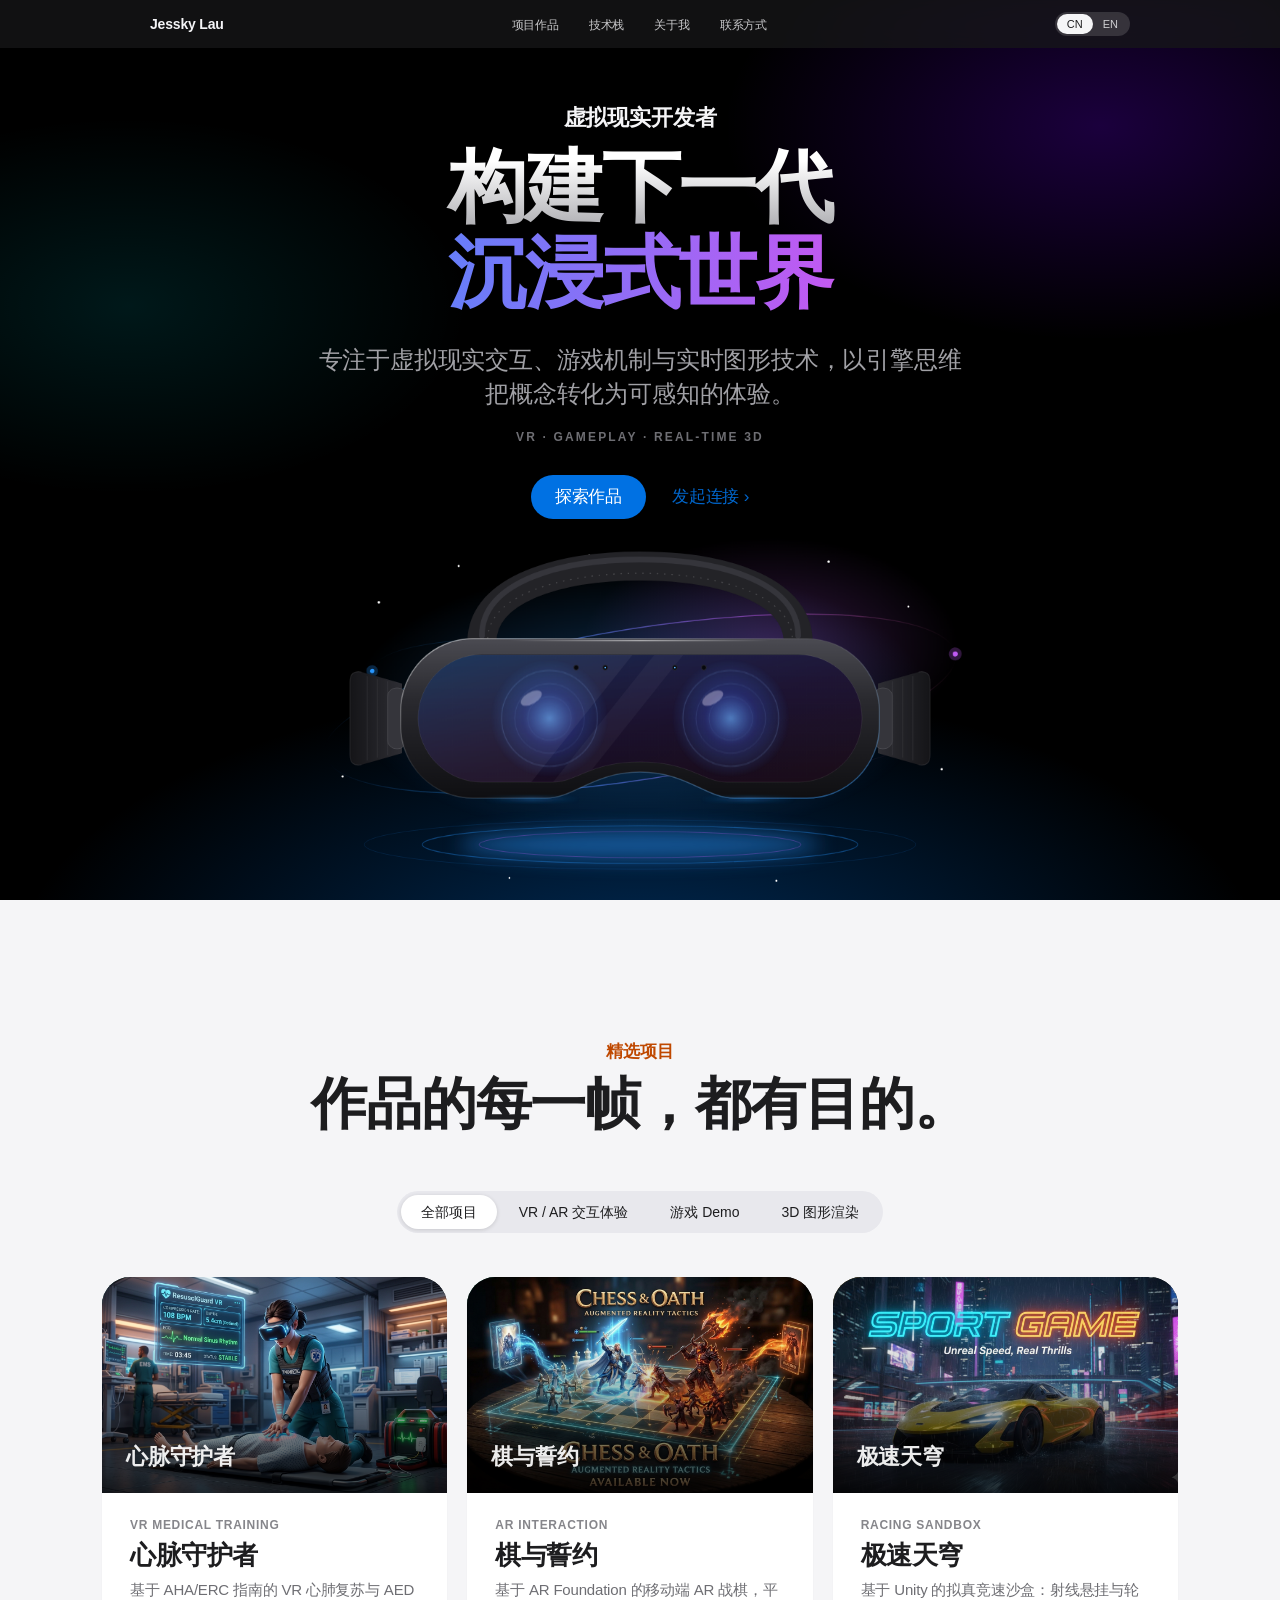
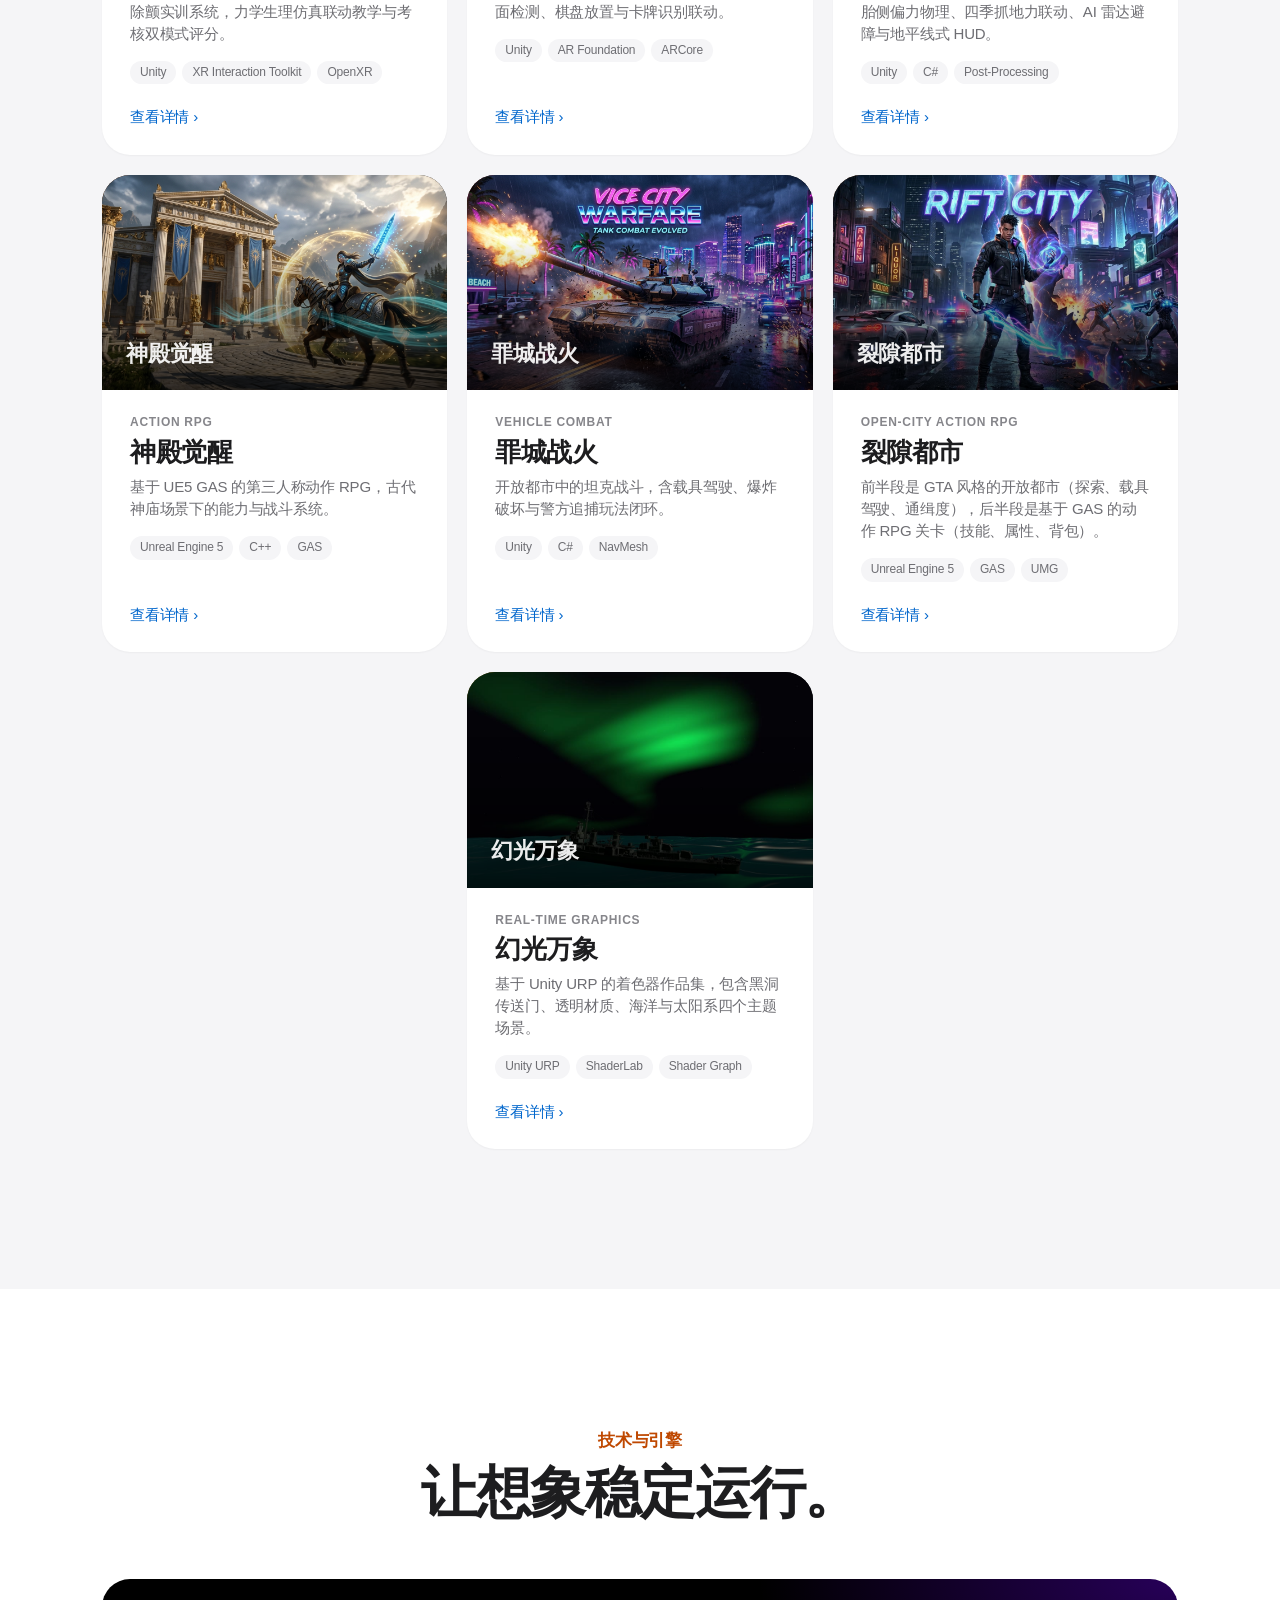
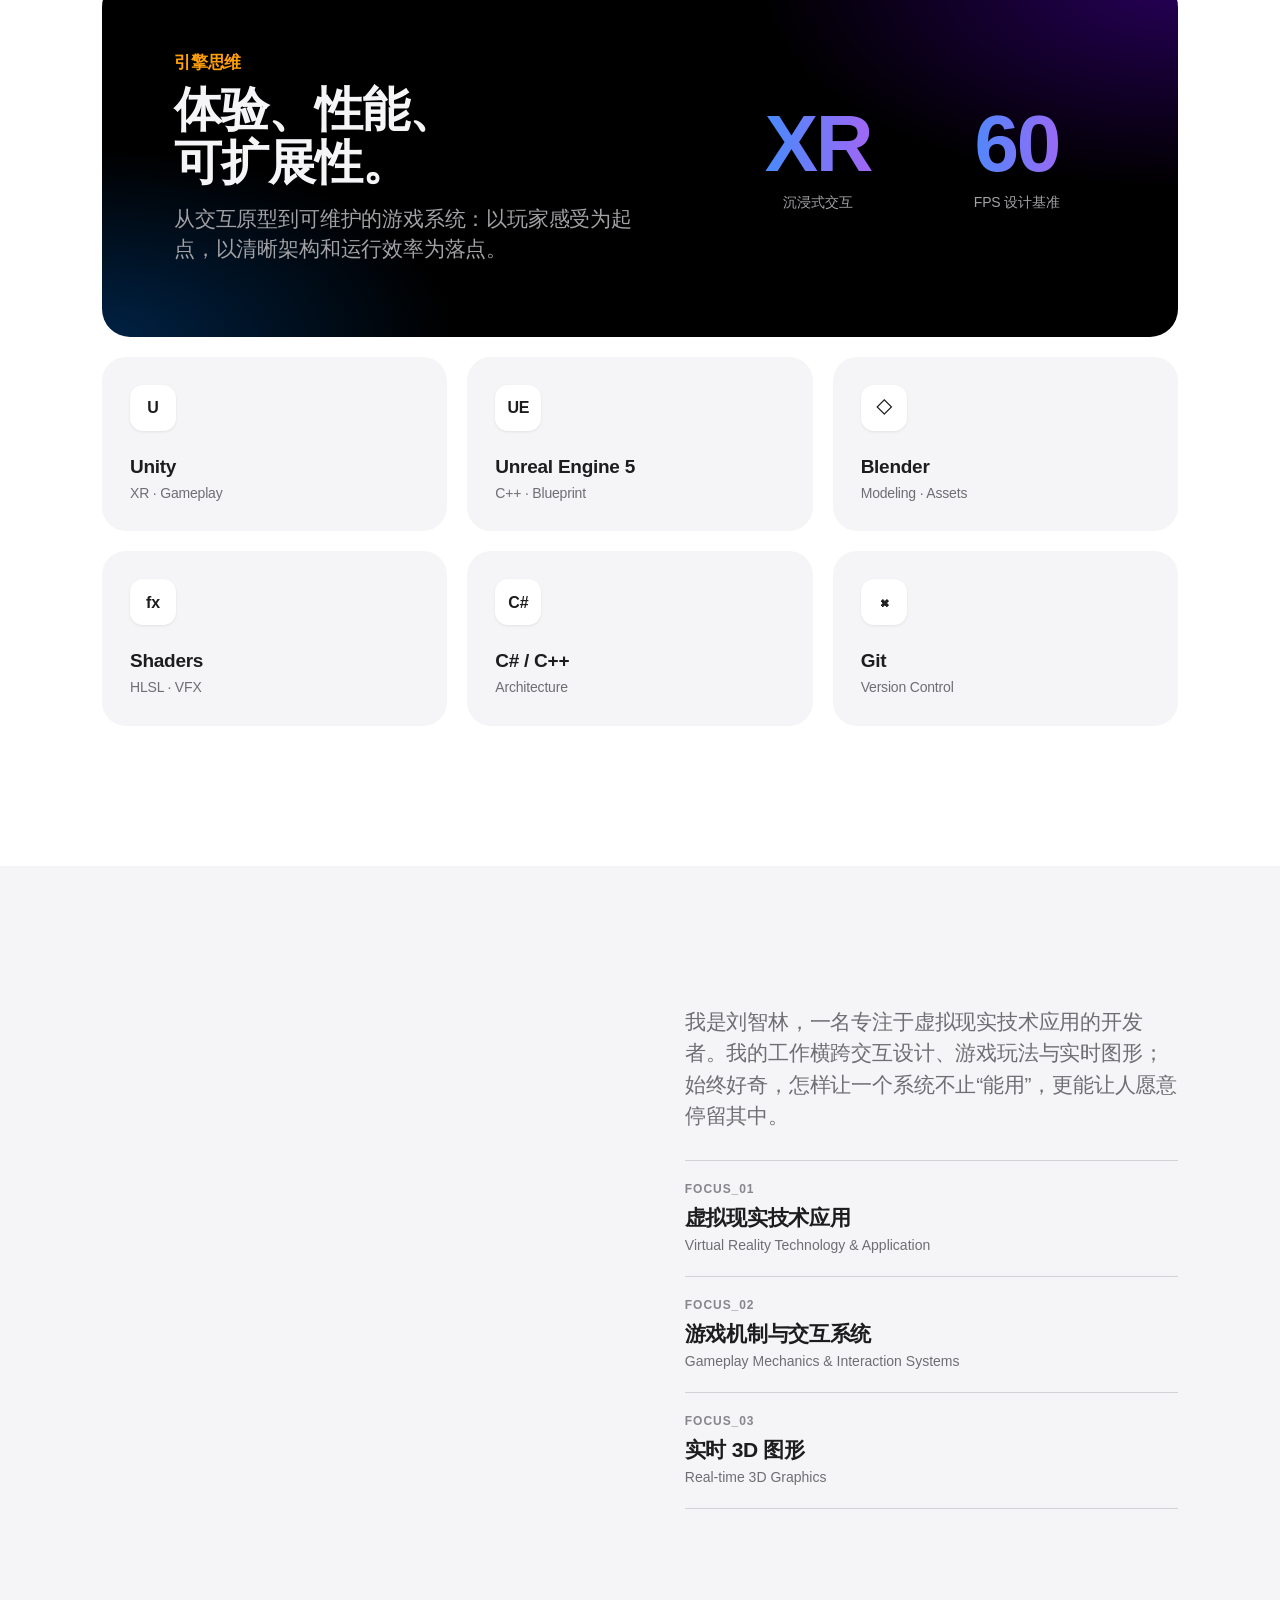
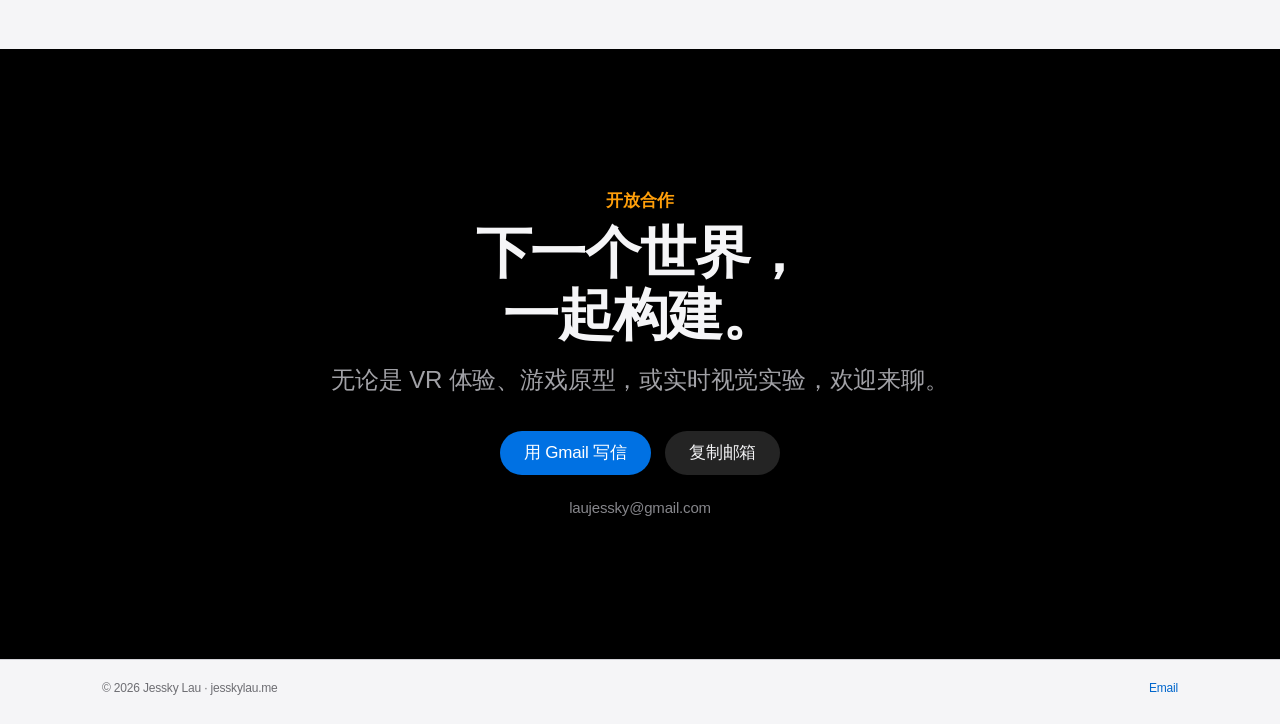
==== commit 73f7adda: "Update index.html" ====
--- a/index.html
+++ b/index.html
@@ -26,7 +26,7 @@
   <meta name="twitter:image" content="https://jesskylau.me/og-image.png">
   <script
     type="application/ld+json">{"@context":"https://schema.org","@type":"Person","name":"Jessky Lau","url":"https://jesskylau.me/","jobTitle":"VR & Game Developer"}</script>
-  <script>document.documentElement.classList.add('js')</script>
+  
   <style>
     :root {
       --ink: #1d1d1f;
@@ -1461,6 +1461,11 @@
     body:has(dialog[open]) {
       overflow: hidden
     }
+    .visual.cover::before { background: linear-gradient(180deg, transparent 30%, rgba(0,0,0,.74)); z-index: 1; }
+    .visual::after { z-index: 2; }
+    .project-cover { position:absolute; inset:0; width:100%; height:100%; object-fit:cover; transition:transform .9s var(--ease); }
+    .project:hover .project-cover { transform:scale(1.045); }
+    #retryVideo { margin-top:16px; }
   </style>
 </head>
 
@@ -1843,7 +1848,7 @@
         <div class="projects" id="projectsGrid">
 
           <article class="project reveal" data-c="vr" data-p="0">
-            <div class="visual cover" style="--c:#2fb8c4;--img:url(covers/resusci.jpg)" data-code="心脉守护者"></div>
+            <div class="visual cover" style="--c:#2fb8c4;--img:url(covers/resusci.jpg)" data-code="心脉守护者"><img class="project-cover" src="covers/resusci.jpg" alt="" loading="lazy" decoding="async" width="1280" height="800"></div>
             <div class="project-info">
               <div class="meta">VR MEDICAL TRAINING</div>
               <h3>心脉守护者</h3>
@@ -1855,7 +1860,7 @@
           </article>
 
           <article class="project reveal" data-c="vr" data-p="3">
-            <div class="visual cover" style="--c:#34d399;--img:url(covers/archess.jpg)" data-code="棋与誓约"></div>
+            <div class="visual cover" style="--c:#34d399;--img:url(covers/archess.jpg)" data-code="棋与誓约"><img class="project-cover" src="covers/archess.jpg" alt="" loading="lazy" decoding="async" width="1280" height="800"></div>
             <div class="project-info">
               <div class="meta">AR INTERACTION</div>
               <h3>棋与誓约</h3>
@@ -1866,10 +1871,10 @@
           </article>
 
           <article class="project reveal" data-c="game" data-p="1">
-            <div class="visual cover" style="--c:#eab308;--img:url(covers/apex.jpg)" data-code="APEX 极速天穹"></div>
+            <div class="visual cover" style="--c:#eab308;--img:url(covers/apex.jpg)" data-code="极速天穹"><img class="project-cover" src="covers/apex.jpg" alt="" loading="lazy" decoding="async" width="1280" height="800"></div>
             <div class="project-info">
               <div class="meta">RACING SANDBOX</div>
-              <h3>APEX 极速天穹</h3>
+              <h3>极速天穹</h3>
               <p data-t="p2">基于 Unity 的拟真竞速沙盒：射线悬挂与轮胎侧偏力物理、四季抓地力联动、AI 雷达避障与地平线式 HUD。</p>
               <span class="tag">Unity</span><span class="tag">C#</span><span class="tag">Post-Processing</span>
             </div>
@@ -1877,7 +1882,7 @@
           </article>
 
           <article class="project reveal" data-c="game" data-p="4">
-            <div class="visual cover" style="--c:#f97316;--img:url(covers/temple.jpg)" data-code="神殿觉醒"></div>
+            <div class="visual cover" style="--c:#f97316;--img:url(covers/temple.jpg)" data-code="神殿觉醒"><img class="project-cover" src="covers/temple.jpg" alt="" loading="lazy" decoding="async" width="1280" height="800"></div>
             <div class="project-info">
               <div class="meta">ACTION RPG</div>
               <h3>神殿觉醒</h3>
@@ -1888,11 +1893,11 @@
           </article>
 
           <article class="project reveal" data-c="game" data-p="5">
-            <div class="visual cover" style="--c:#ef4444;--img:url(covers/vicecity.jpg)" data-code="Vice City Warfare">
+            <div class="visual cover" style="--c:#ef4444;--img:url(covers/vicecity.jpg)" data-code="罪城战火"><img class="project-cover" src="covers/vicecity.jpg" alt="" loading="lazy" decoding="async" width="1280" height="800">
             </div>
             <div class="project-info">
               <div class="meta">VEHICLE COMBAT</div>
-              <h3>Vice City Warfare</h3>
+              <h3>罪城战火</h3>
               <p data-t="p_vice">开放都市中的坦克战斗，含载具驾驶、爆炸破坏与警方追捕玩法闭环。</p>
               <span class="tag">Unity</span><span class="tag">C#</span><span class="tag">NavMesh</span>
             </div>
@@ -1900,10 +1905,10 @@
           </article>
 
           <article class="project reveal" data-c="game" data-p="6">
-            <div class="visual cover" style="--c:#fb923c;--img:url(covers/riftcity.jpg)" data-code="Rift City"></div>
+            <div class="visual cover" style="--c:#fb923c;--img:url(covers/riftcity.jpg)" data-code="裂隙都市"><img class="project-cover" src="covers/riftcity.jpg" alt="" loading="lazy" decoding="async" width="1280" height="800"></div>
             <div class="project-info">
               <div class="meta">OPEN-CITY ACTION RPG</div>
-              <h3>裂隙都市 Rift City</h3>
+              <h3>裂隙都市</h3>
               <p data-t="p_gta">前半段是 GTA 风格的开放都市（探索、载具驾驶、通缉度），后半段是基于 GAS 的动作 RPG 关卡（技能、属性、背包）。</p>
               <span class="tag">Unreal Engine 5</span><span class="tag">GAS</span><span class="tag">UMG</span>
             </div>
@@ -1911,10 +1916,10 @@
           </article>
 
           <article class="project reveal" data-c="graphics" data-p="2">
-            <div class="visual cover" style="--c:#ffb800;--img:url(covers/lumenverse.jpg)" data-code="LumenVerse"></div>
+            <div class="visual cover" style="--c:#ffb800;--img:url(covers/lumenverse.jpg)" data-code="幻光万象"><img class="project-cover" src="covers/lumenverse.jpg" alt="" loading="lazy" decoding="async" width="1280" height="800"></div>
             <div class="project-info">
               <div class="meta">REAL-TIME GRAPHICS</div>
-              <h3>幻光万象 LumenVerse</h3>
+              <h3>幻光万象</h3>
               <p data-t="p3">基于 Unity URP 的着色器作品集，包含黑洞传送门、透明材质、海洋与太阳系四个主题场景。</p>
               <span class="tag">Unity URP</span><span class="tag">ShaderLab</span><span class="tag">Shader Graph</span>
             </div>
@@ -1974,8 +1979,7 @@
           <h2 data-t="abouttitle">我相信好的虚拟世界，来自<em>真实的感受</em>。</h2>
         </div>
         <div class="reveal">
-          <p class="about-desc" data-t="aboutdesc">我是 Jessky
-            Lau，一名专注于虚拟现实技术应用的开发者。我的工作横跨交互设计、游戏玩法与实时图形；始终好奇，怎样让一个系统不止“能用”，更能让人愿意停留其中。</p>
+          <p class="about-desc" data-t="aboutdesc">我是刘智林，一名专注于虚拟现实技术应用的开发者。我的工作横跨交互设计、游戏玩法与实时图形；始终好奇，怎样让一个系统不止“能用”，更能让人愿意停留其中。</p>
           <div class="cred"><b>FOCUS_01</b>
             <div data-t="cred1">虚拟现实技术应用<small>Virtual Reality Technology &amp; Application</small></div>
           </div>
@@ -2045,7 +2049,7 @@
         <div id="videoNoSourceOverlay" class="video-placeholder-overlay" style="display:none">
           <div class="v-place-icon" aria-hidden="true">▶</div>
           <div class="v-place-title" data-t="video_place_title">实机演示视频待载入</div>
-          <div class="v-place-desc" data-t="video_place_desc">演示视频即将上线。</div>
+          <div class="v-place-desc" data-t="video_place_desc">演示视频即将上线。</div><button class="button small" id="retryVideo" type="button" hidden>重试</button>
         </div>
 
         <div class="video-status-overlay">
@@ -2071,13 +2075,7 @@
       <div class="breakdown-list" id="modalSections"></div>
 
       <div class="modal-foot-actions">
-        <div class="modal-links">
-          <a class="button" id="modalDemoBtn" href="#" target="_blank" rel="noopener" hidden data-t="demo_btn">试玩 Demo
-            ›</a>
-          <a class="button soft" id="modalSourceBtn" href="#" target="_blank" rel="noopener" hidden
-            data-t="source_btn">查看源码 ›</a>
-        </div>
-        <button class="button soft" id="modalBackBtn" type="button" data-t="back">返回作品集</button>
+<button class="button soft" id="modalBackBtn" type="button" data-t="back">返回作品集</button>
       </div>
     </div>
   </dialog>
@@ -2120,7 +2118,7 @@
         stat1: '沉浸式交互',
         stat2: 'FPS 设计基准',
         abouttitle: '我相信好的虚拟世界，来自<em>真实的感受</em>。',
-        aboutdesc: '我是 Jessky Lau，一名专注于虚拟现实技术应用的开发者。我的工作横跨交互设计、游戏玩法与实时图形；始终好奇，怎样让一个系统不止“能用”，更能让人愿意停留其中。',
+        aboutdesc: '我是刘智林，一名专注于虚拟现实技术应用的开发者。我的工作横跨交互设计、游戏玩法与实时图形；始终好奇，怎样让一个系统不止“能用”，更能让人愿意停留其中。',
         cred1: '虚拟现实技术应用<small>Virtual Reality Technology & Application</small>',
         cred2: '游戏机制与交互系统<small>Gameplay Mechanics & Interaction Systems</small>',
         cred3: '实时 3D 图形<small>Real-time 3D Graphics</small>',
@@ -2130,7 +2128,7 @@
         copy_email: '复制邮箱',
         gmail_btn: '用 Gmail 写信',
         mail_subject: '来自作品集网站的联络',
-        copied: '已复制 ✓',
+        copied: '已复制 ✓', copy_failed: '复制失败，请手动复制邮箱', close: '关闭', loading: '视频加载中', loading_desc: '正在加载演示视频，请稍候。', video_error: '视频加载失败', video_error_desc: '请重试或切换视频来源。', video_missing: '暂无演示视频', video_missing_desc: '此项目尚未提供演示视频。', retry: '重试',
         spec_platform: 'TARGET PLATFORM',
         spec_engine: 'CORE ENGINE',
         spec_role: 'DEVELOPER ROLE',
@@ -2140,8 +2138,6 @@
         src_local: '本站高清',
         video_place_title: '实机演示视频待载入',
         video_place_desc: '演示视频即将上线。',
-        demo_btn: '试玩 Demo ›',
-        source_btn: '查看源码 ›',
         back: '返回作品集'
       },
       en: {
@@ -2189,7 +2185,7 @@
         copy_email: 'Copy email',
         gmail_btn: 'Write in Gmail',
         mail_subject: 'Message from your portfolio website',
-        copied: 'Copied ✓',
+        copied: 'Copied ✓', copy_failed: 'Copy failed. Please copy the email manually.', close: 'Close', loading: 'Loading video', loading_desc: 'Please wait while the demo loads.', video_error: 'Video could not load', video_error_desc: 'Retry or switch video source.', video_missing: 'No demo video available', video_missing_desc: 'This project has no demo video yet.', retry: 'Retry',
         spec_platform: 'TARGET PLATFORM',
         spec_engine: 'CORE ENGINE',
         spec_role: 'DEVELOPER ROLE',
@@ -2199,8 +2195,6 @@
         src_local: 'HD (this site)',
         video_place_title: 'Demo Video Pending',
         video_place_desc: 'Demo video coming soon.',
-        demo_btn: 'Play demo ›',
-        source_btn: 'View source ›',
         back: 'Back to projects'
       }
     };
@@ -2210,13 +2204,14 @@
       {
         id: 0,
         meta: 'VR MEDICAL TRAINING',
-        title: {zh: '心脉守护者 · ResusciGuard VR', en: 'ResusciGuard VR'},
+        title: {zh: '心脉守护者', en: 'ResusciGuard VR'},
         subtitle: {
           zh: '基于 AHA 2020 / ERC 2021 指南的 VR 心肺复苏与智能 AED 除颤实训系统，面向医学院校与应急培训场景',
           en: 'A VR CPR and smart AED defibrillation trainer built on AHA 2020 / ERC 2021 guidelines, for medical schools and emergency-response training'
         },
-        videoSrc: 'https://github.com/JesskyLau/my-website/releases/download/v1.0/resusci.mp4',
+        videoSrc: 'videos/resusci.mp4',
         cover: 'covers/resusci.jpg',
+        bili: {aid: '117368722299050', bvid: 'BV1u7a26FExJ', cid: '42383839088'},
         specs: {
           platform: {zh: 'Pico / Quest / Vive (OpenXR)，兼容桌面键鼠', en: 'Pico / Quest / Vive (OpenXR), desktop mouse+keyboard fallback'},
           engine: {zh: 'Unity 2022.3 LTS (URP)', en: 'Unity 2022.3 LTS (URP)'},
@@ -2266,13 +2261,14 @@
       {
         id: 1,
         meta: 'RACING SANDBOX',
-        title: {zh: 'APEX · 极速天穹', en: 'APEX'},
+        title: {zh: '极速天穹', en: 'APEX'},
         subtitle: {
           zh: '基于 Unity 的拟真竞速与半开放世界漫游沙盒，围绕车辆物理、动态天候与 AI 交通展开',
           en: 'A Unity-built racing and semi-open-world driving sandbox centered on vehicle physics, dynamic weather, and AI traffic'
         },
-        videoSrc: 'https://github.com/JesskyLau/my-website/releases/download/v1.0/apex.mp4',
+        videoSrc: 'videos/apex.mp4',
         cover: 'covers/apex.jpg',
+        bili: {aid: '117368722297336', bvid: 'BV1g7a26FENk', cid: '42383901620'},
         specs: {
           platform: {zh: 'Windows PC', en: 'Windows PC'},
           engine: {zh: 'Unity 2021/2022 LTS', en: 'Unity 2021/2022 LTS'},
@@ -2322,7 +2318,7 @@
       {
         id: 2,
         meta: 'REAL-TIME GRAPHICS',
-        title: {zh: '幻光万象 · LumenVerse', en: 'LumenVerse'},
+        title: {zh: '幻光万象', en: 'LumenVerse'},
         subtitle: {
           zh: '以 Unity URP 实时渲染效果为核心的着色器作品集，用四个独立主题场景展示光照、材质与空间效果',
           en: 'A Unity URP shader showcase built around real-time rendering, with four themed scenes covering lighting, materials, and spatial effects'
@@ -2379,7 +2375,7 @@
       {
         id: 3,
         meta: 'AR INTERACTION',
-        title: {zh: '棋与誓约', en: '棋与誓约'},
+        title: {zh: '棋与誓约', en: 'Chess & Oath'},
         subtitle: {
           zh: '基于 AR Foundation 的移动端 AR 战棋游戏，实现平面检测、棋盘放置与图像卡牌识别联动',
           en: 'A mobile AR tactics board game built on AR Foundation, linking plane detection, board placement, and image-based card recognition'
@@ -2436,7 +2432,7 @@
       {
         id: 4,
         meta: 'ACTION RPG',
-        title: {zh: '神殿觉醒 · UE5 GAS 动作 RPG', en: '神殿觉醒 · UE5 GAS Action RPG'},
+        title: {zh: '神殿觉醒', en: 'Temple Awakening'},
         subtitle: {
           zh: '基于 Unreal Engine 5 与 GAS 的第三人称动作角色扮演游戏，以古代神庙为战斗场景',
           en: 'A third-person action RPG built on Unreal Engine 5 and GAS, set in an ancient temple'
@@ -2493,7 +2489,7 @@
       {
         id: 5,
         meta: 'VEHICLE COMBAT',
-        title: {zh: 'Vice City Warfare · 开放都市坦克战斗', en: 'Vice City Warfare'},
+        title: {zh: '罪城战火', en: 'Vice City Warfare'},
         subtitle: {
           zh: '基于 Unity 的开放都市坦克战斗游戏，涵盖载具驾驶、爆炸破坏与警方追捕玩法闭环',
           en: 'An open-city tank combat game built in Unity, featuring vehicle driving, destruction, and a police-pursuit gameplay loop'
@@ -2550,7 +2546,7 @@
       {
         id: 6,
         meta: 'OPEN-CITY ACTION RPG',
-        title: {zh: '裂隙都市 · Rift City', en: 'Rift City'},
+        title: {zh: '裂隙都市', en: 'Rift City'},
         subtitle: {
           zh: '基于 Unreal Engine 5 的两段式动作 Demo：前半段是 GTA 风格的开放都市，后半段是基于 GAS 的动作 RPG 关卡',
           en: 'A two-part action demo built on Unreal Engine 5: the first half is a GTA-style open city, the second half is a GAS-based action RPG level'
@@ -2613,6 +2609,7 @@
     };
 
     let activeProjectId = null;
+    let videoState = 'missing';
     let currentLanguage = store.get('lang') === 'en' ? 'en' : 'zh';
 
     // 邮件链接：带上按语言切换的默认主题；「用 Gmail 写信」在浏览器里打开 Gmail 写信页，页脚 Email 调用本机邮件软件
@@ -2631,7 +2628,17 @@
       });
       document.querySelectorAll('[data-l]').forEach(b => {
         b.classList.toggle('on', b.dataset.l === l);
+        b.setAttribute('aria-pressed', String(b.dataset.l === l));
       });
+      document.getElementById('closeProjectModal').setAttribute('aria-label', D[l].close);
+      document.querySelectorAll('.project').forEach(card => {
+        const title = PROJECTS_DATA[Number(card.dataset.p)].title[l];
+        card.querySelector('h3').textContent = title;
+        card.querySelector('.visual').dataset.code = title;
+        card.setAttribute('aria-label', title + ' — ' + D[l].detail);
+      });
+      document.querySelector('.seg-mini').setAttribute('aria-label', l === 'zh' ? '视频来源' : 'Video source');
+      updateVideoMessage();
       store.set('lang', l);
       updateMailLinks();
       if (activeProjectId !== null) updateModalContent(activeProjectId);
@@ -2688,11 +2695,6 @@
     </div>
   `).join('');
 
-      // 试玩 / 源码按钮：项目数据里配置了 demo / source 链接才显示
-      const demoBtn = document.getElementById('modalDemoBtn');
-      const srcBtn = document.getElementById('modalSourceBtn');
-      demoBtn.hidden = !proj.demo; if (proj.demo) demoBtn.href = proj.demo;
-      srcBtn.hidden = !proj.source; if (proj.source) srcBtn.href = proj.source;
     }
 
     /* 视频区：B 站嵌入（国内访问更流畅）/ 本站 MP4（海外更清晰）/ 待载入引导卡 */
@@ -2704,33 +2706,49 @@
       } catch (e) {return true;}
     }
     let videoSource = preferBili() ? 'bili' : 'local';
-    const biliUrl = (b) => '//player.bilibili.com/player.html?isOutside=true&aid=' + b.aid + '&bvid=' + b.bvid + '&cid=' + b.cid + '&p=1&autoplay=0&danmaku=0';
+    let activeVideoKind = 'none';
+    const biliUrl = (b) => 'https://player.bilibili.com/player.html?isOutside=true&aid=' + b.aid + '&bvid=' + b.bvid + '&cid=' + b.cid + '&p=1&autoplay=0&danmaku=0';
 
     function setPill(html) {videoStatusPill.innerHTML = html;}
     function stopBili() {projBili.style.display = 'none'; if (projBili.getAttribute('src') !== 'about:blank') projBili.src = 'about:blank';}
 
-    function showPlaceholder() {
+    function updateVideoMessage() {
+      const d = D[currentLanguage];
+      const key = videoState === 'loading' ? 'loading' : videoState === 'error' ? 'video_error' : 'video_missing';
+      videoNoSourceOverlay.querySelector('.v-place-title').textContent = d[key];
+      videoNoSourceOverlay.querySelector('.v-place-desc').textContent = d[key + '_desc'];
+      document.getElementById('retryVideo').textContent = d.retry;
+      document.getElementById('retryVideo').hidden = videoState !== 'error';
+      videoNoSourceOverlay.setAttribute('role', 'status');
+    }
+    document.getElementById('retryVideo').onclick = refreshVideoArea;
+    function showPlaceholder(state = 'missing') {
+      videoState = state;
+      updateVideoMessage();
       projVideo.style.display = 'none';
       stopBili();
       videoNoSourceOverlay.style.display = 'flex';
-      setPill('<span class="live-indicator" style="background:#ffaa00"></span><span>VIDEO // WAITING FOR MP4</span>');
+      setPill('<span class="live-indicator" style="background:#ffaa00"></span><span>VIDEO // ' + state.toUpperCase() + '</span>');
     }
     function showPlayer(label) {
       projVideo.style.display = 'block';
       videoNoSourceOverlay.style.display = 'none';
       setPill('<span class="live-indicator"></span><span>' + label + '</span>');
-      projVideo.play().catch(() => { });
+      videoState = 'ready';
     }
     function refreshVideoArea() {
       const proj = PROJECTS_DATA[activeProjectId];
       const hasBili = !!(proj && proj.bili), hasLocal = !!(proj && proj.videoSrc);
       const kind = (hasBili && hasLocal) ? videoSource : (hasBili ? 'bili' : (hasLocal ? 'local' : 'none'));
 
+      activeVideoKind = kind;
       // 切换按钮：两种来源（B 站 + 本站 MP4）都有才显示
       srcSwitch.hidden = !hasBili;
       document.querySelector('.seg-mini').style.display = (hasBili && hasLocal) ? '' : 'none';
       srcBili.classList.toggle('on', kind === 'bili');
       srcLocal.classList.toggle('on', kind === 'local');
+      srcBili.setAttribute('aria-pressed', String(kind === 'bili'));
+      srcLocal.setAttribute('aria-pressed', String(kind === 'local'));
 
       projVideo.pause();
       if (proj && proj.cover) projVideo.poster = proj.cover; else projVideo.removeAttribute('poster');   // 封面同时作为视频海报
@@ -2749,7 +2767,7 @@
       }
       stopBili();
       if (kind === 'local') {
-        showPlaceholder();           // 视频元数据就绪前先显示引导卡，避免黑屏
+        showPlaceholder('loading');           // 视频元数据就绪前先显示引导卡，避免黑屏
         projVideo.src = proj.videoSrc;
         projVideo.load();
       } else {
@@ -2760,10 +2778,10 @@
     srcBili.onclick = () => {videoSource = 'bili'; refreshVideoArea();};
     srcLocal.onclick = () => {videoSource = 'local'; refreshVideoArea();};
     projVideo.addEventListener('loadedmetadata', () => {
-      showPlayer('VIDEO // READY');
+      if (projectModal.open && projVideo.getAttribute('src') && activeVideoKind === 'local') showPlayer('VIDEO // READY');
     });
     projVideo.addEventListener('error', () => {
-      if (projVideo.getAttribute('src')) showPlaceholder();
+      if (projectModal.open && projVideo.getAttribute('src')) showPlaceholder('error');
     });
 
     function openProjectModal(id) {
@@ -2796,23 +2814,30 @@
 
     /* 6. 复制邮箱 */
     const copyBtn = document.getElementById('copyMail');
+    let copyTimer;
     copyBtn.onclick = async () => {
+      let success = false;
       try {
         await navigator.clipboard.writeText(EMAIL);
+        success = true;
       } catch (err) {
+        const previous = document.activeElement;
         const t = document.createElement('textarea');
         t.value = EMAIL; t.style.cssText = 'position:fixed;opacity:0';
         document.body.appendChild(t); t.select();
-        try {document.execCommand('copy');} catch (e2) { }
-        t.remove();
-      }
-      copyBtn.textContent = D[currentLanguage].copied;
-      document.getElementById('copyStatus').textContent = D[currentLanguage].copied;
-      setTimeout(() => {copyBtn.textContent = D[currentLanguage].copy_email;}, 1800);
+        try { success = document.execCommand('copy'); } catch (e) { }
+        t.remove(); previous?.focus();
+      }
+      const message = D[currentLanguage][success ? 'copied' : 'copy_failed'];
+      copyBtn.textContent = message;
+      document.getElementById('copyStatus').textContent = message;
+      clearTimeout(copyTimer);
+      copyTimer = setTimeout(() => {copyBtn.textContent = D[currentLanguage].copy_email;}, 2500);
     };
 
     /* 7. 滚动显现：每次进入视口都重新播放（尊重「减少动态效果」，无 IntersectionObserver 时直接显示） */
     (function () {
+      document.documentElement.classList.add('js');
       const els = document.querySelectorAll('.reveal');
       const hero = document.querySelector('.hero');
       const reduce = window.matchMedia('(prefers-reduced-motion: reduce)').matches;
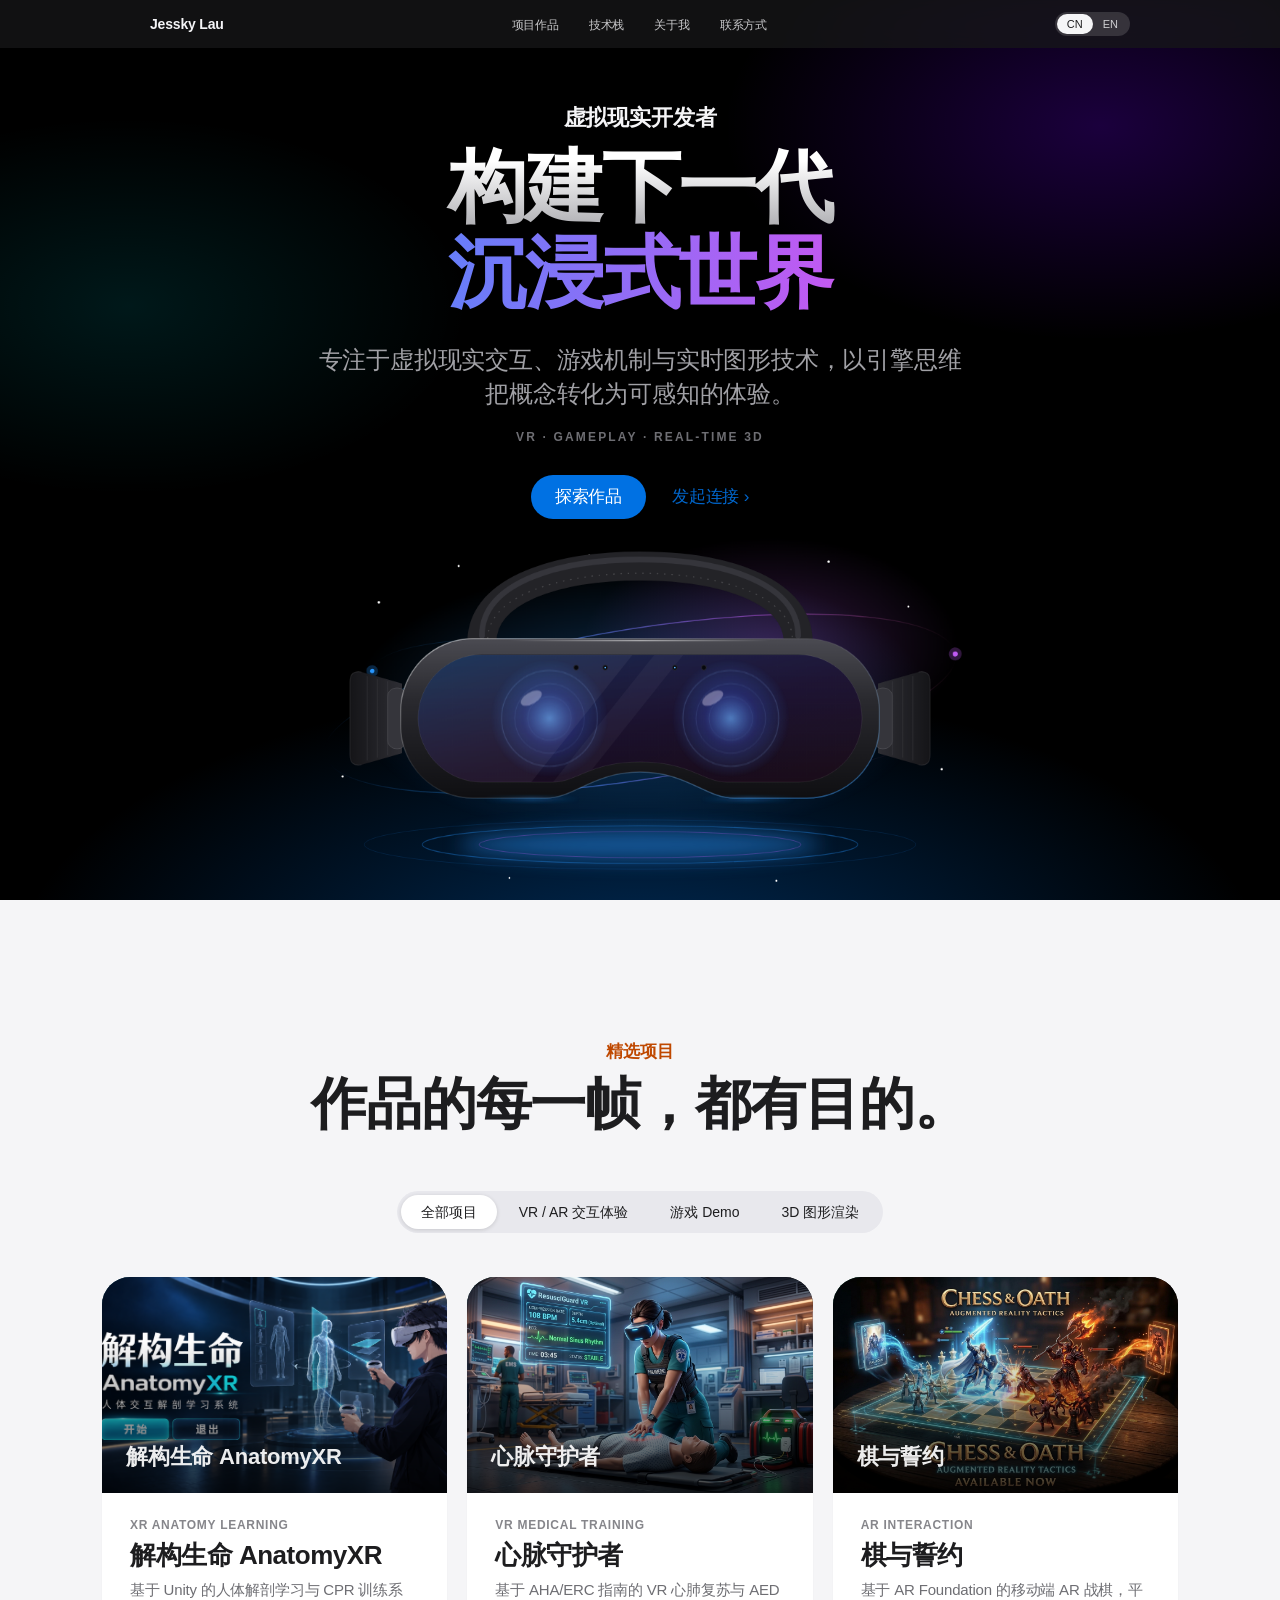
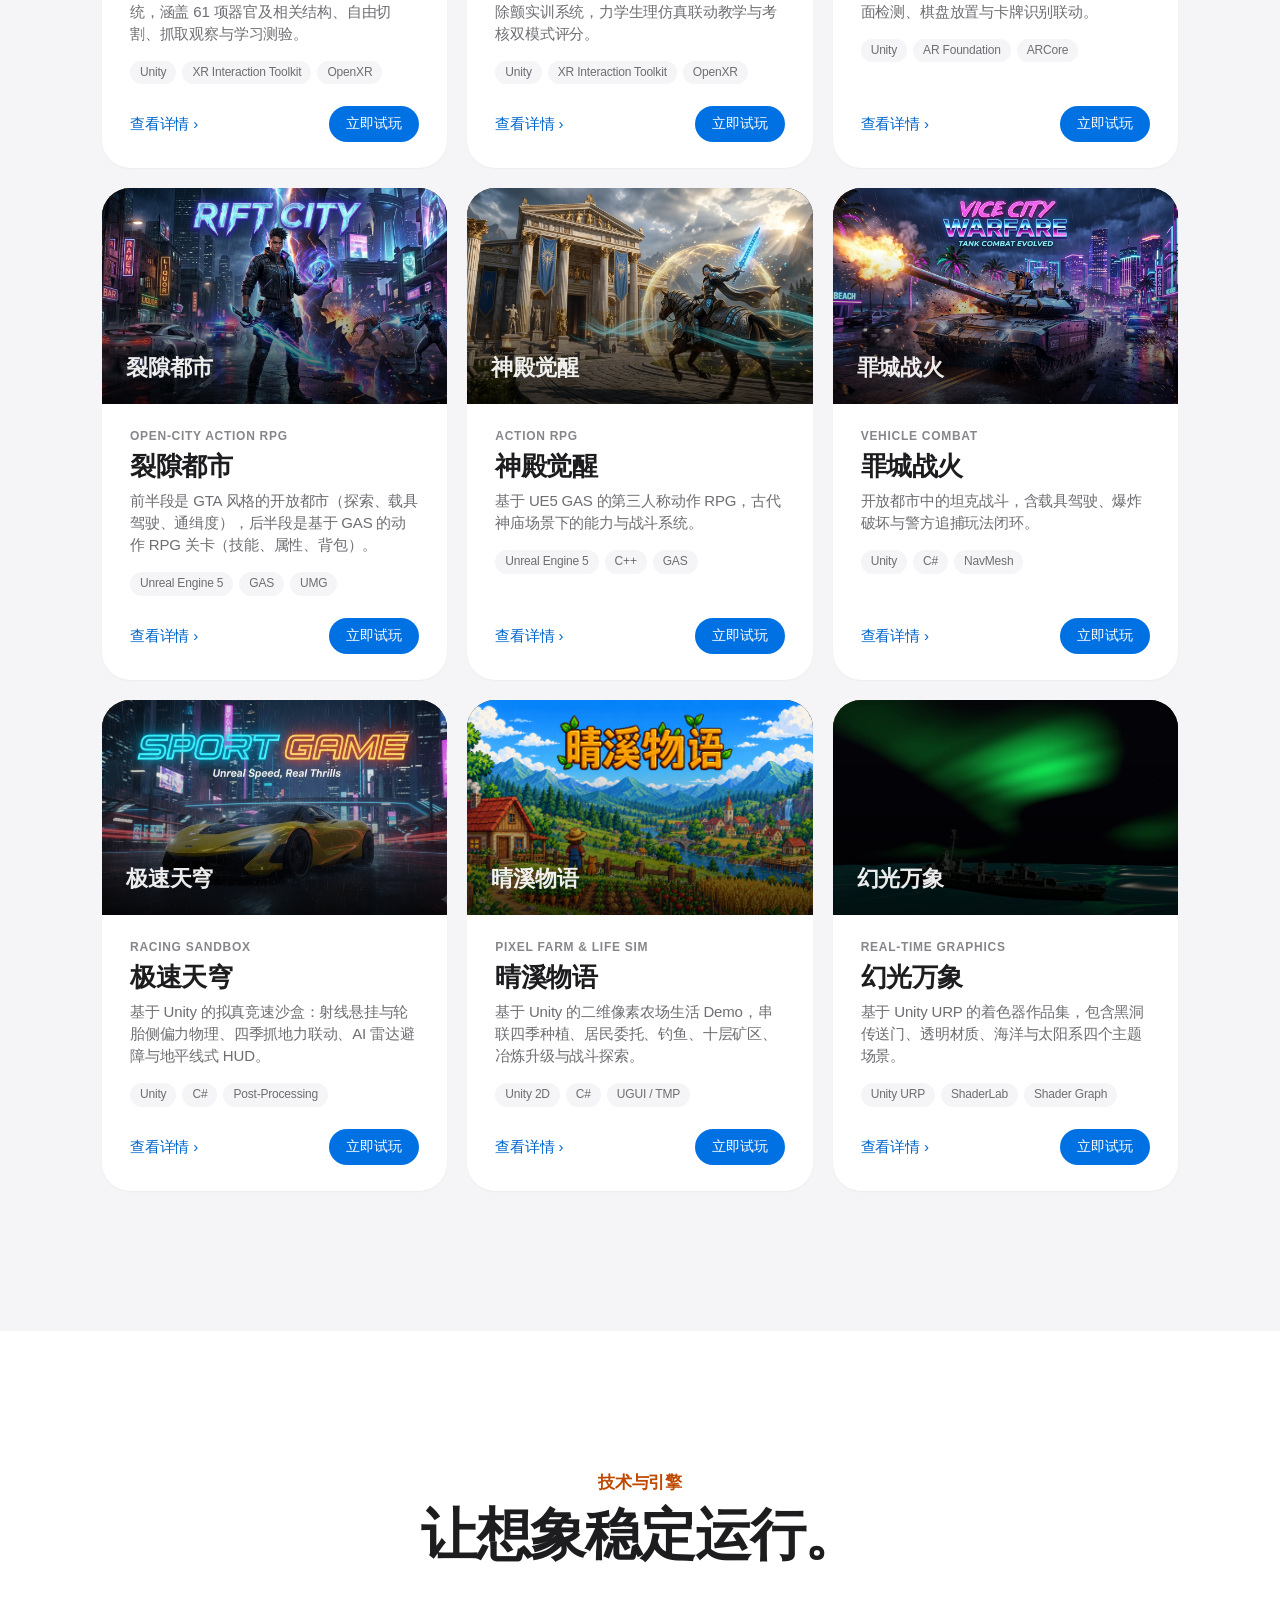
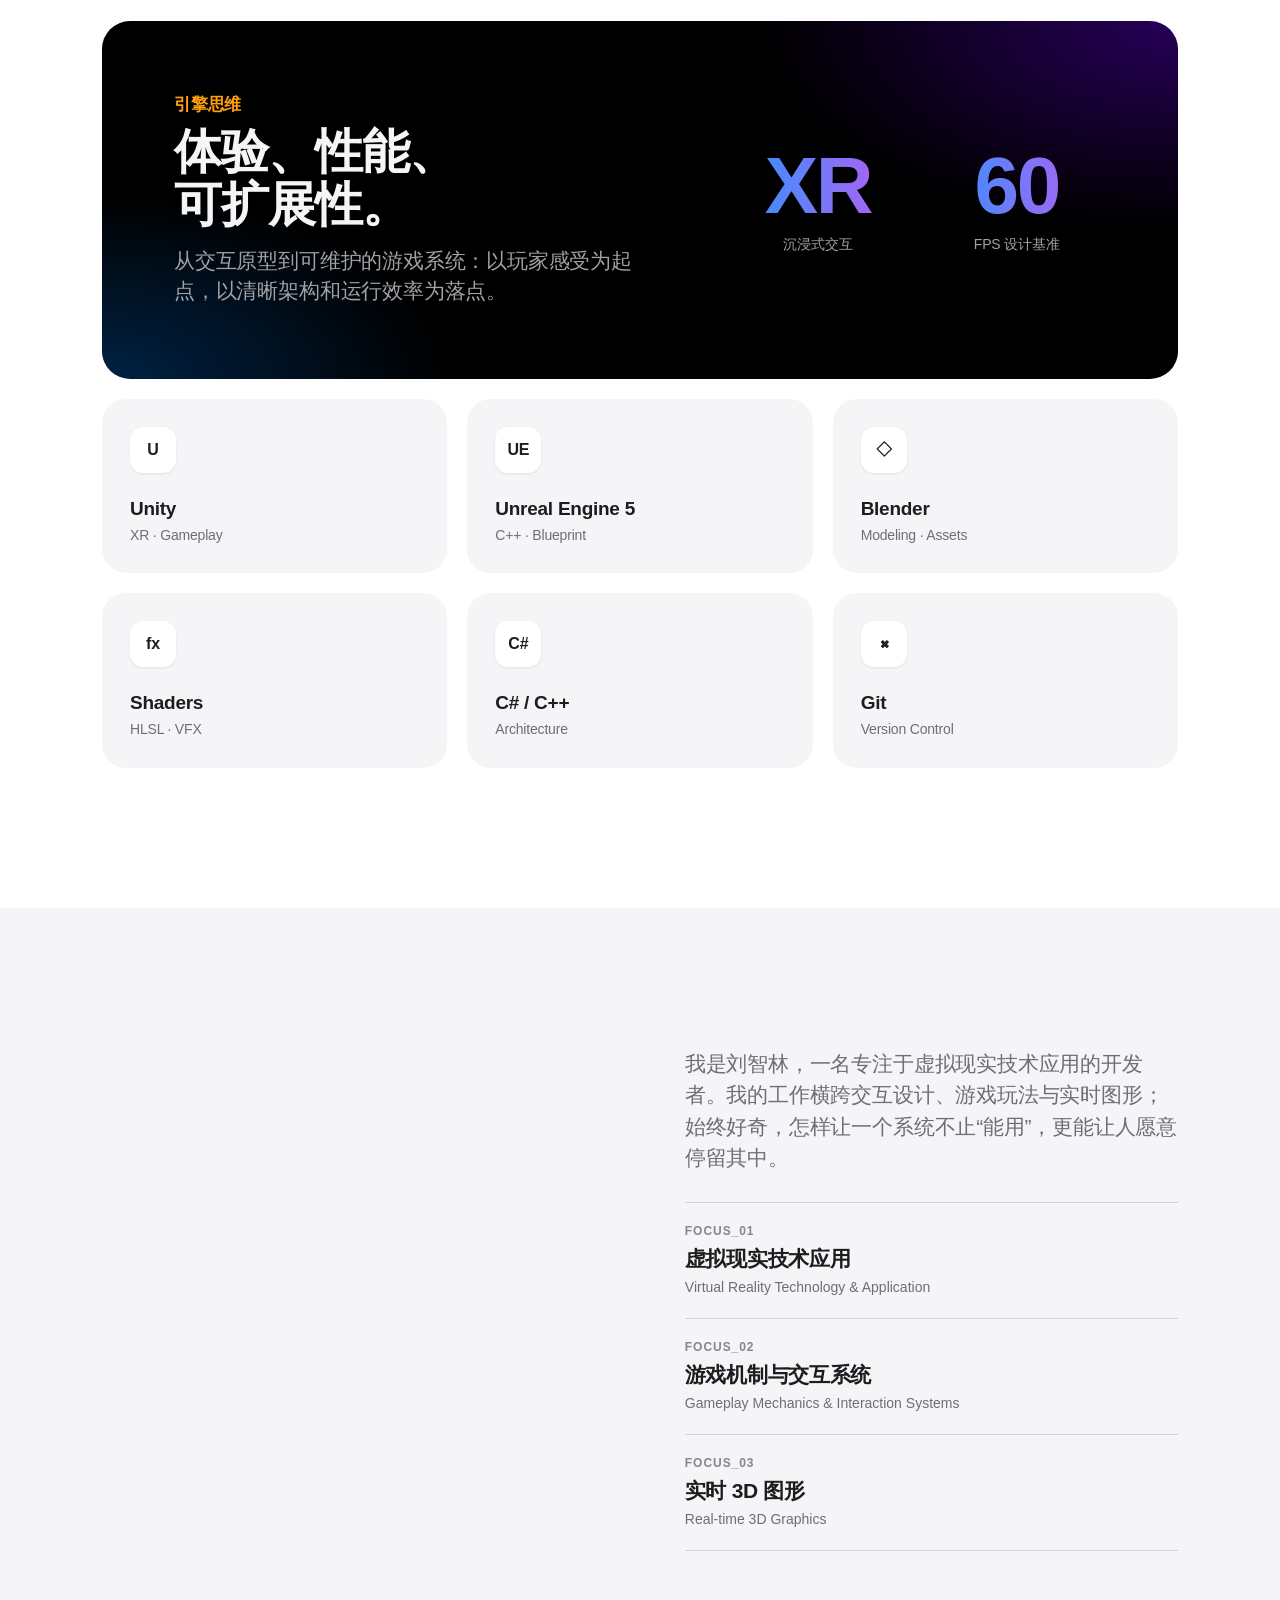
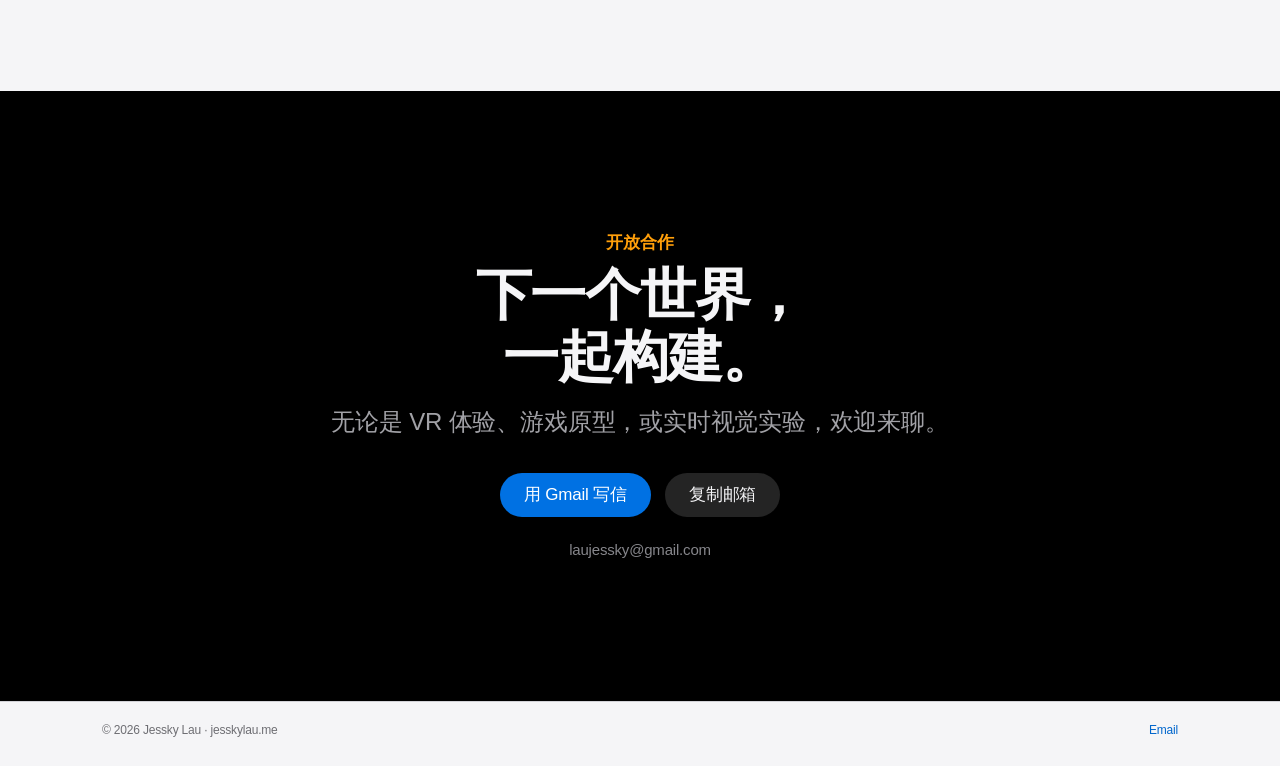
==== commit c288fe5e: "FinalUpdate" ====
--- a/index.html
+++ b/index.html
@@ -1466,6 +1466,22 @@
     .project-cover { position:absolute; inset:0; width:100%; height:100%; object-fit:cover; transition:transform .9s var(--ease); }
     .project:hover .project-cover { transform:scale(1.045); }
     #retryVideo { margin-top:16px; }
+
+    .project-actions { display:flex; align-items:center; justify-content:space-between; gap:12px; padding:8px 28px 26px; }
+    .project-actions .view { padding:0; }
+    .try-button { border:0; border-radius:980px; padding:9px 17px; background:var(--blue); color:#fff; font:500 14px var(--font); cursor:pointer; }
+    .try-button:hover { background:#0077ed; }
+    .modal-heading .try-button { margin-top:18px; }
+    .download-dialog { width:min(560px,calc(100% - 32px)); max-height:85vh; padding:32px; border:0; border-radius:24px; color:var(--ink); background:#fff; overflow:auto; }
+    .download-dialog::backdrop { background:rgba(0,0,0,.55); backdrop-filter:blur(8px); }
+    .download-dialog h2 { font-size:28px; padding-right:32px; }
+    .download-close { position:absolute; top:16px; right:16px; width:32px; height:32px; border:0; border-radius:50%; background:var(--bg2); font-size:24px; cursor:pointer; }
+    .download-intro,.download-empty { color:var(--ink2); font-size:15px; line-height:1.6; }
+    .download-item { display:flex; align-items:center; justify-content:space-between; gap:16px; padding:20px 0; border-bottom:1px solid var(--line); }
+    .download-item strong { display:block; font-size:17px; }
+    .download-item small { display:block; color:var(--ink2); margin-top:4px; overflow-wrap:anywhere; }
+    .download-item a { flex-shrink:0; }
+    @media(max-width:420px) { .project-actions { padding-left:20px; padding-right:20px; } .download-dialog { padding:24px; } }
   </style>
 </head>
 
@@ -1847,6 +1863,20 @@
 
         <div class="projects" id="projectsGrid">
 
+          <article class="project reveal" data-c="vr" data-p="7">
+            <div class="visual cover" style="--c:#38bdf8;--img:url(covers/anatomyxr.png)" data-code="解构生命 AnatomyXR"><img class="project-cover" src="covers/anatomyxr.png" alt="AnatomyXR 项目菜单封面" loading="lazy" decoding="async" width="1280" height="800"></div>
+            <div class="project-info">
+              <div class="meta">XR ANATOMY LEARNING</div>
+              <h3>解构生命 AnatomyXR</h3>
+              <p data-t="p_anatomy">基于 Unity 的人体解剖学习与 CPR 训练系统，涵盖 61 项器官及相关结构、自由切割、抓取观察与学习测验。</p>
+              <span class="tag">Unity</span><span class="tag">XR Interaction Toolkit</span><span class="tag">OpenXR</span>
+            </div>
+            <div class="project-actions">
+              <span class="view" data-t="detail">查看详情 ›</span>
+              <button class="try-button" type="button" data-t="try_now">立即试玩</button>
+            </div>
+          </article>
+
           <article class="project reveal" data-c="vr" data-p="0">
             <div class="visual cover" style="--c:#2fb8c4;--img:url(covers/resusci.jpg)" data-code="心脉守护者"><img class="project-cover" src="covers/resusci.jpg" alt="" loading="lazy" decoding="async" width="1280" height="800"></div>
             <div class="project-info">
@@ -1856,7 +1886,10 @@
               <span class="tag">Unity</span><span class="tag">XR Interaction Toolkit</span><span
                 class="tag">OpenXR</span>
             </div>
-            <span class="view" data-t="detail">查看详情 ›</span>
+            <div class="project-actions">
+              <span class="view" data-t="detail">查看详情 ›</span>
+              <button class="try-button" type="button" data-t="try_now">立即试玩</button>
+            </div>
           </article>
 
           <article class="project reveal" data-c="vr" data-p="3">
@@ -1867,18 +1900,24 @@
               <p data-t="p_ar">基于 AR Foundation 的移动端 AR 战棋，平面检测、棋盘放置与卡牌识别联动。</p>
               <span class="tag">Unity</span><span class="tag">AR Foundation</span><span class="tag">ARCore</span>
             </div>
-            <span class="view" data-t="detail">查看详情 ›</span>
+            <div class="project-actions">
+              <span class="view" data-t="detail">查看详情 ›</span>
+              <button class="try-button" type="button" data-t="try_now">立即试玩</button>
+            </div>
           </article>
 
-          <article class="project reveal" data-c="game" data-p="1">
-            <div class="visual cover" style="--c:#eab308;--img:url(covers/apex.jpg)" data-code="极速天穹"><img class="project-cover" src="covers/apex.jpg" alt="" loading="lazy" decoding="async" width="1280" height="800"></div>
+          <article class="project reveal" data-c="game" data-p="6">
+            <div class="visual cover" style="--c:#fb923c;--img:url(covers/riftcity.jpg)" data-code="裂隙都市"><img class="project-cover" src="covers/riftcity.jpg" alt="" loading="lazy" decoding="async" width="1280" height="800"></div>
             <div class="project-info">
-              <div class="meta">RACING SANDBOX</div>
-              <h3>极速天穹</h3>
-              <p data-t="p2">基于 Unity 的拟真竞速沙盒：射线悬挂与轮胎侧偏力物理、四季抓地力联动、AI 雷达避障与地平线式 HUD。</p>
-              <span class="tag">Unity</span><span class="tag">C#</span><span class="tag">Post-Processing</span>
+              <div class="meta">OPEN-CITY ACTION RPG</div>
+              <h3>裂隙都市</h3>
+              <p data-t="p_gta">前半段是 GTA 风格的开放都市（探索、载具驾驶、通缉度），后半段是基于 GAS 的动作 RPG 关卡（技能、属性、背包）。</p>
+              <span class="tag">Unreal Engine 5</span><span class="tag">GAS</span><span class="tag">UMG</span>
             </div>
-            <span class="view" data-t="detail">查看详情 ›</span>
+            <div class="project-actions">
+              <span class="view" data-t="detail">查看详情 ›</span>
+              <button class="try-button" type="button" data-t="try_now">立即试玩</button>
+            </div>
           </article>
 
           <article class="project reveal" data-c="game" data-p="4">
@@ -1889,7 +1928,10 @@
               <p data-t="p_temple">基于 UE5 GAS 的第三人称动作 RPG，古代神庙场景下的能力与战斗系统。</p>
               <span class="tag">Unreal Engine 5</span><span class="tag">C++</span><span class="tag">GAS</span>
             </div>
-            <span class="view" data-t="detail">查看详情 ›</span>
+            <div class="project-actions">
+              <span class="view" data-t="detail">查看详情 ›</span>
+              <button class="try-button" type="button" data-t="try_now">立即试玩</button>
+            </div>
           </article>
 
           <article class="project reveal" data-c="game" data-p="5">
@@ -1901,18 +1943,38 @@
               <p data-t="p_vice">开放都市中的坦克战斗，含载具驾驶、爆炸破坏与警方追捕玩法闭环。</p>
               <span class="tag">Unity</span><span class="tag">C#</span><span class="tag">NavMesh</span>
             </div>
-            <span class="view" data-t="detail">查看详情 ›</span>
+            <div class="project-actions">
+              <span class="view" data-t="detail">查看详情 ›</span>
+              <button class="try-button" type="button" data-t="try_now">立即试玩</button>
+            </div>
           </article>
 
-          <article class="project reveal" data-c="game" data-p="6">
-            <div class="visual cover" style="--c:#fb923c;--img:url(covers/riftcity.jpg)" data-code="裂隙都市"><img class="project-cover" src="covers/riftcity.jpg" alt="" loading="lazy" decoding="async" width="1280" height="800"></div>
+          <article class="project reveal" data-c="game" data-p="1">
+            <div class="visual cover" style="--c:#eab308;--img:url(covers/apex.jpg)" data-code="极速天穹"><img class="project-cover" src="covers/apex.jpg" alt="" loading="lazy" decoding="async" width="1280" height="800"></div>
             <div class="project-info">
-              <div class="meta">OPEN-CITY ACTION RPG</div>
-              <h3>裂隙都市</h3>
-              <p data-t="p_gta">前半段是 GTA 风格的开放都市（探索、载具驾驶、通缉度），后半段是基于 GAS 的动作 RPG 关卡（技能、属性、背包）。</p>
-              <span class="tag">Unreal Engine 5</span><span class="tag">GAS</span><span class="tag">UMG</span>
+              <div class="meta">RACING SANDBOX</div>
+              <h3>极速天穹</h3>
+              <p data-t="p2">基于 Unity 的拟真竞速沙盒：射线悬挂与轮胎侧偏力物理、四季抓地力联动、AI 雷达避障与地平线式 HUD。</p>
+              <span class="tag">Unity</span><span class="tag">C#</span><span class="tag">Post-Processing</span>
             </div>
-            <span class="view" data-t="detail">查看详情 ›</span>
+            <div class="project-actions">
+              <span class="view" data-t="detail">查看详情 ›</span>
+              <button class="try-button" type="button" data-t="try_now">立即试玩</button>
+            </div>
+          </article>
+
+          <article class="project reveal" data-c="game" data-p="8">
+            <div class="visual cover" style="--c:#84cc16;--img:url(covers/qingxi.png)" data-code="晴溪物语"><img class="project-cover" src="covers/qingxi.png" alt="晴溪物语项目封面" loading="lazy" decoding="async" width="1456" height="819"></div>
+            <div class="project-info">
+              <div class="meta">PIXEL FARM &amp; LIFE SIM</div>
+              <h3>晴溪物语</h3>
+              <p data-t="p_qingxi">基于 Unity 的二维像素农场生活 Demo，串联四季种植、居民委托、钓鱼、十层矿区、冶炼升级与战斗探索。</p>
+              <span class="tag">Unity 2D</span><span class="tag">C#</span><span class="tag">UGUI / TMP</span>
+            </div>
+            <div class="project-actions">
+              <span class="view" data-t="detail">查看详情 ›</span>
+              <button class="try-button" type="button" data-t="try_now">立即试玩</button>
+            </div>
           </article>
 
           <article class="project reveal" data-c="graphics" data-p="2">
@@ -1923,7 +1985,10 @@
               <p data-t="p3">基于 Unity URP 的着色器作品集，包含黑洞传送门、透明材质、海洋与太阳系四个主题场景。</p>
               <span class="tag">Unity URP</span><span class="tag">ShaderLab</span><span class="tag">Shader Graph</span>
             </div>
-            <span class="view" data-t="detail">查看详情 ›</span>
+            <div class="project-actions">
+              <span class="view" data-t="detail">查看详情 ›</span>
+              <button class="try-button" type="button" data-t="try_now">立即试玩</button>
+            </div>
           </article>
 
         </div>
@@ -2061,6 +2126,7 @@
       <div class="modal-heading">
         <h3 id="modalTitle" tabindex="-1" autofocus>Neural Room</h3>
         <div class="modal-desc-sub" id="modalSubtitle"></div>
+        <button class="try-button" id="modalTryButton" type="button" data-t="try_now">立即试玩</button>
       </div>
 
       <div class="specs-grid">
@@ -2079,6 +2145,14 @@
       </div>
     </div>
   </dialog>
+  <dialog id="downloadDialog" class="download-dialog" aria-labelledby="downloadTitle">
+    <button type="button" class="download-close" id="closeDownload" aria-label="关闭">×</button>
+    <h2 id="downloadTitle"></h2>
+    <p class="download-intro" id="downloadIntro"></p>
+    <div id="downloadFiles"></div>
+  </dialog>
+  <script src="downloads/config.js"></script>
+
 
   <script>
     /* 1. 双语字典 */
@@ -2105,6 +2179,9 @@
         p1: '基于 AHA/ERC 指南的 VR 心肺复苏与 AED 除颤实训系统，力学生理仿真联动教学与考核双模式评分。',
         p2: '基于 Unity 的拟真竞速沙盒：射线悬挂与轮胎侧偏力物理、四季抓地力联动、AI 雷达避障与地平线式 HUD。',
         p3: '基于 Unity URP 的着色器作品集，包含黑洞传送门、透明材质、海洋与太阳系四个主题场景。',
+        try_now: '立即试玩',
+        p_qingxi: '基于 Unity 的二维像素农场生活 Demo，串联四季种植、居民委托、钓鱼、十层矿区、冶炼升级与战斗探索。',
+        p_anatomy: '基于 Unity 的人体解剖学习与 CPR 训练系统，涵盖 61 项器官及相关结构、自由切割、抓取观察与学习测验。',
         p_ar: '基于 AR Foundation 的移动端 AR 战棋，平面检测、棋盘放置与卡牌识别联动。',
         p_temple: '基于 UE5 GAS 的第三人称动作 RPG，古代神庙场景下的能力与战斗系统。',
         p_vice: '开放都市中的坦克战斗，含载具驾驶、爆炸破坏与警方追捕玩法闭环。',
@@ -2162,6 +2239,9 @@
         p1: 'A VR CPR and AED defibrillation trainer built on AHA/ERC guidelines, with physiological simulation and dual teaching/exam scoring modes.',
         p2: 'A Unity racing sandbox: raycast suspension and tire slip-angle physics, season-linked grip, AI radar avoidance, and a Horizon-style HUD.',
         p3: 'A Unity URP shader showcase with four themed scenes: black hole and portal, transparent materials, ocean, and solar system.',
+        try_now: 'Try now',
+        p_qingxi: 'A Unity 2D pixel farm-life demo combining seasonal crops, resident requests, fishing, ten mine floors, smelting, tool upgrades, and combat exploration.',
+        p_anatomy: 'A Unity anatomy learning and CPR training system with 61 organ and related-structure entries, free cutting, grab-and-inspect interaction, and quizzes.',
         p_ar: 'A mobile AR tactics game on AR Foundation: plane detection, board placement, and card recognition.',
         p_temple: 'A third-person action RPG on UE5 GAS with ability and combat systems in an ancient temple.',
         p_vice: 'Open-city tank combat with vehicle driving, destruction, and a police-pursuit gameplay loop.',
@@ -2496,7 +2576,7 @@
         },
         videoSrc: 'videos/vicecity.mp4',
         cover: 'covers/vicecity.jpg',
-        bili: {aid: '117306545934645', bvid: 'BV1bhhv6oENq', cid: '42067953293'},
+        bili: {aid: '117484619372190', bvid: 'BV1UPnp6hEYf', cid: '42959176940'},
         specs: {
           platform: {zh: 'PC', en: 'PC'},
           engine: {zh: 'Unity 2020 LTS (URP)', en: 'Unity 2020 LTS (URP)'},
@@ -2599,6 +2679,172 @@
             }
           ]
         }
+      },
+      {
+        "id": 7,
+        "meta": "XR ANATOMY LEARNING",
+        "title": {
+          "zh": "解构生命 AnatomyXR",
+          "en": "AnatomyXR"
+        },
+        "subtitle": {
+          "zh": "人体解剖学习、自由切割与 CPR 急救训练的一体化 XR 交互系统",
+          "en": "An integrated XR system for anatomy learning, free cutting, and CPR training"
+        },
+        "videoSrc": "videos/anatomyxr.mp4",
+        "bili": {"aid": "117493813284959", "bvid": "BV1wSHw6PEoz", "cid": "43004265747"},
+        "cover": "covers/anatomyxr.png",
+        "specs": {
+          "platform": {
+            "zh": "Windows x64 / Quest / PICO",
+            "en": "Windows x64 / Quest / PICO"
+          },
+          "engine": {
+            "zh": "Unity 2022.3 · XRI · OpenXR",
+            "en": "Unity 2022.3 · XRI · OpenXR"
+          },
+          "role": {
+            "zh": "交互解剖与 CPR 模块整合",
+            "en": "Interactive anatomy & CPR module integration"
+          },
+          "benchmark": {
+            "zh": "Windows 启动检查 · Quest / PICO 包校验",
+            "en": "Windows launch checked · Quest / PICO packages validated"
+          }
+        },
+        "benchLabel": {
+          "zh": "交付验证",
+          "en": "DELIVERY VALIDATION"
+        },
+        "sections": {
+          "zh": [
+            {
+              "heading": "01 / 项目概述与技术选型",
+              "text": "解构生命 AnatomyXR 基于 Unity 2022.3 与 C# 开发，在统一菜单中整合人体解剖学习与 CPR 急救训练。采用 XR Interaction Toolkit 与 OpenXR，支持电脑演示，并已构建 Quest、PICO 独立测试包。"
+            },
+            {
+              "heading": "02 / 器官观察与结构交互",
+              "text": "提供全身系统显隐与 61 项器官及相关结构目录，支持器官定位、预设引导划切、内部结构选择、抓取摆放与归位。整体及单块缩放、透明观察和滑动剖面辅助观察；内部细节以已归档源模型为准。"
+            },
+            {
+              "heading": "03 / 自由切割与组织演示",
+              "text": "基于网格平面裁切、切面封口与碎片管理，实现任意位置和方向的逐刀平面切割、二次切割及多代碎片归位。局部形变、血滴和三针缝合用于教学演示，不代表真实软组织力学。"
+            },
+            {
+              "heading": "04 / 学习测验与 CPR 训练",
+              "text": "记录全目录观察进度，提供 17 个器官的结构辨认测验与本机学习存档。CPR 模块包含前置检查、胸外按压、气道、通气、AED 流程及训练报告。"
+            },
+            {
+              "heading": "05 / 来源管理与交付验证",
+              "text": "模型基于已归档的 Z-Anatomy 与 BodyParts3D 来源，保留结构身份及第三方许可。Windows 已完成构建与启动检查，Quest / PICO 已完成构建与包校验；头显交互、触觉与性能仍待实机验收。MR 透视、空间放置及裸手交互尚未完成。"
+            }
+          ],
+          "en": [
+            {
+              "heading": "01 / Overview & Tech Stack",
+              "text": "AnatomyXR combines anatomy learning and CPR training under one menu, built with Unity 2022.3 and C#. XR Interaction Toolkit and OpenXR support the interaction foundation. A desktop demo and standalone Quest / PICO test builds are available."
+            },
+            {
+              "heading": "02 / Anatomy & Structure Interaction",
+              "text": "Explore body systems and a catalog of 61 organ and related-structure entries. Guided dissection, structure selection, grabbing, placement, and reset support inspection, alongside scaling, transparency, and a sliding section view. Internal detail depends on the archived source models."
+            },
+            {
+              "heading": "03 / Free Cutting & Tissue Demonstrations",
+              "text": "Mesh-plane slicing, cut-surface capping, and fragment management support successive planar cuts at arbitrary positions and orientations, re-cutting, and restoring descendant fragments. Local deformation, blood drops, and three-stitch suturing are teaching demonstrations rather than realistic tissue mechanics."
+            },
+            {
+              "heading": "04 / Learning & CPR Training",
+              "text": "Track observation progress across the catalog, take structure-identification quizzes for 17 organs, and save learning records locally. The CPR module covers pre-checks, compressions, airway management, ventilation, AED workflow, and training reports."
+            },
+            {
+              "heading": "05 / Provenance & Delivery Validation",
+              "text": "Models use archived Z-Anatomy and BodyParts3D sources with structure identities and third-party notices retained. Windows passed build and launch checks; Quest / PICO passed build and package validation. Headset interaction, haptics, and performance await device testing. MR passthrough, spatial placement, and bare-hand interaction are not implemented."
+            }
+          ]
+        }
+      },
+      {
+        "id": 8,
+        "meta": "PIXEL FARM & LIFE SIM",
+        "title": {
+          "zh": "晴溪物语",
+          "en": "Qingxi Tales"
+        },
+        "subtitle": {
+          "zh": "从四季耕作到矿区探索，串联经营、生活与战斗的二维像素农场 Demo",
+          "en": "A 2D pixel farm-life demo connecting seasonal farming, daily life, and mine exploration"
+        },
+        "videoSrc": "videos/qingxi.mp4",
+        "bili": {"aid": "117493813221937", "bvid": "BV1kSHw6AEAF", "cid": "43004200681"},
+        "cover": "covers/qingxi.png",
+        "specs": {
+          "platform": {
+            "zh": "Windows x64",
+            "en": "Windows x64"
+          },
+          "engine": {
+            "zh": "Unity 2021.3 · 2D · C#",
+            "en": "Unity 2021.3 · 2D · C#"
+          },
+          "role": {
+            "zh": "农场玩法与系统实现",
+            "en": "Farm gameplay & systems implementation"
+          },
+          "benchmark": {
+            "zh": "Windows 构建与 Direct3D 11 启动检查",
+            "en": "Windows build & Direct3D 11 launch checked"
+          }
+        },
+        "benchLabel": {
+          "zh": "交付验证",
+          "en": "DELIVERY VALIDATION"
+        },
+        "sections": {
+          "zh": [
+            {
+              "heading": "01 / 项目概述与玩法循环",
+              "text": "晴溪物语是一款基于 Unity 2021.3 与 C# 的二维像素农场生活 Demo。通过劳动与探索获取资源，出售或交付换取金币，再购买种子、冶炼材料与升级工具，睡觉推进日期，形成连续的经营与探索循环。"
+            },
+            {
+              "heading": "02 / 动态农田与四季成长",
+              "text": "采用网格与字典管理动态耕地，按需创建地块，并以相邻掩码更新干湿土连接贴图。实现胡萝卜、土豆、番茄与小麦四种作物，涵盖翻土、播种、浇水、收获、番茄再生与换季枯萎；天气、洒水器和工具蓄力共同影响农事效率。"
+            },
+            {
+              "heading": "03 / 居民、钓鱼与矿区探索",
+              "text": "交易与居民委托连接库存、金币和奖励。钓鱼包含有效水域判定、咬钩与成败状态管理；十层矿区复用地下区域并重建楼层对象，串联矿石采集、冶炼、工具升级与史莱姆战斗。"
+            },
+            {
+              "heading": "04 / 世界通行与界面系统",
+              "text": "通过 WorldRegion、地形通行掩码与脚底碰撞组织室外和室内区域，房门与区域出口负责安全传送和相机切换。地图出口信息读取真实组件，配合背包、日历、制作、中文暂停菜单、四向动画与操作及环境音效。"
+            },
+            {
+              "heading": "05 / 存档与 Windows 交付",
+              "text": "使用 PlayerPrefs 统一保存日期、库存、动态农田、居民与矿区状态，读档先重建动态对象，再恢复状态和安全位置，并兼容旧布局迁移。已交付 Windows x64 程序，最近构建为 0 错误、3 警告，Direct3D 11 启动正常；完整打包版玩法仍需扩大实机验证。"
+            }
+          ],
+          "en": [
+            {
+              "heading": "01 / Overview & Gameplay Loop",
+              "text": "Qingxi Tales is a Unity 2021.3 and C# 2D pixel farm-life demo. Work and exploration produce resources to sell or deliver for coins, which fund seeds, smelting, and tool upgrades. Sleeping advances the date and connects the farming and exploration loops."
+            },
+            {
+              "heading": "02 / Dynamic Fields & Seasonal Crops",
+              "text": "A grid and dictionary create farm plots on demand, while neighbor masks update connected dry and wet soil sprites. Four crops—carrot, potato, tomato, and wheat—support tilling, sowing, watering, harvesting, tomato regrowth, and seasonal withering. Weather, sprinklers, and charged tools affect farming efficiency."
+            },
+            {
+              "heading": "03 / Residents, Fishing & Mining",
+              "text": "Trading and resident requests connect inventory, coins, and rewards. Fishing manages valid water, bite windows, and success or failure. Ten mine floors reuse one underground region with rebuilt floor objects, linking ore collection, smelting, tool upgrades, and slime combat."
+            },
+            {
+              "heading": "04 / World Navigation & Interfaces",
+              "text": "WorldRegion, terrain walkability masks, and foot-level collision organize outdoor and indoor areas. Doors and boundary exits handle safe travel and camera changes. Map exits read real components, complemented by inventory, calendar, crafting, a Chinese pause menu, four-direction animation, and action and ambient sounds."
+            },
+            {
+              "heading": "05 / Persistence & Windows Delivery",
+              "text": "PlayerPrefs stores dates, inventory, dynamic fields, resident state, and mining progress. Loading rebuilds dynamic objects before restoring state and safe positions, with migration for older layouts. A Windows x64 build was delivered with zero errors and three warnings and launched successfully on Direct3D 11; broader packaged gameplay testing remains necessary."
+            }
+          ]
+        }
       }
     ];
 
@@ -2641,6 +2887,7 @@
       updateVideoMessage();
       store.set('lang', l);
       updateMailLinks();
+      if (downloadDialog.open) renderDownloads();
       if (activeProjectId !== null) updateModalContent(activeProjectId);
     }
     document.querySelectorAll('[data-l]').forEach(b => {b.onclick = () => language(b.dataset.l);});
@@ -2806,11 +3053,58 @@
     document.querySelectorAll('.project').forEach(c => {
       c.tabIndex = 0;
       c.setAttribute('role', 'button');
-      c.onclick = () => openProjectModal(c.dataset.p);
+      c.onclick = (e) => { if (!e.target.closest('.try-button')) openProjectModal(c.dataset.p); };
       c.onkeydown = (e) => {
+        if (e.target !== c) return;
         if (e.key === 'Enter' || e.key === ' ') {e.preventDefault(); openProjectModal(c.dataset.p);}
       };
     });
+
+
+    /* 下载配置位于 downloads/config.js；文件由站点维护者自行添加。 */
+    const downloadDialog = document.getElementById('downloadDialog');
+    let downloadProjectId = null;
+    function renderDownloads() {
+      const en = currentLanguage === 'en';
+      const project = PROJECTS_DATA[downloadProjectId];
+      document.getElementById('downloadTitle').textContent = project.title[currentLanguage];
+      document.getElementById('downloadIntro').textContent = en ? 'Download and extract the entire ZIP or RAR archive. Run the Windows app or install the APK for your headset.' : '下载后完整解压 ZIP 或 RAR 文件，运行 Windows 程序，或安装对应头显的 APK。';
+      document.getElementById('closeDownload').setAttribute('aria-label', en ? 'Close' : '关闭');
+      const list = document.getElementById('downloadFiles');
+      list.replaceChildren();
+      const files = (window.PROJECT_DOWNLOADS || {})[downloadProjectId] || [];
+      const validFiles = files.filter(file => {
+        if (!file.url) return false;
+        try { return ['http:', 'https:', 'file:'].includes(new URL(file.url, document.baseURI).protocol); } catch { return false; }
+      });
+      if (!validFiles.length) {
+        const empty = document.createElement('p'); empty.className = 'download-empty';
+        empty.textContent = en ? 'The demo download is not available yet. Please check back later.' : '试玩包暂未上传，敬请期待。';
+        list.append(empty); return;
+      }
+      validFiles.forEach(file => {
+        const row = document.createElement('div'); row.className = 'download-item';
+        const info = document.createElement('div'); const name = document.createElement('strong');
+        name.textContent = file.platform || (en ? 'Demo' : '试玩包'); info.append(name);
+        if (file.size) { const size = document.createElement('small'); size.textContent = file.size; info.append(size); }
+        if (file.note) { const note = document.createElement('small'); note.textContent = typeof file.note === 'string' ? file.note : file.note[currentLanguage]; info.append(note); }
+        const link = document.createElement('a'); link.className = 'button small'; link.href = file.url;
+        link.setAttribute('download', ''); link.textContent = en ? 'Download' : '下载文件';
+        row.append(info, link); list.append(row);
+      });
+    }
+    document.querySelectorAll('.try-button').forEach(button => {
+      button.addEventListener('click', e => {
+        e.stopPropagation();
+        const card = button.closest('.project');
+        const id = card ? Number(card.dataset.p) : activeProjectId;
+        if (id === null || !PROJECTS_DATA[id]) return;
+        downloadProjectId = id;
+        renderDownloads(); downloadDialog.showModal();
+      });
+    });
+    document.getElementById('closeDownload').onclick = () => downloadDialog.close();
+    downloadDialog.addEventListener('click', e => { if (e.target === downloadDialog) { const r=downloadDialog.getBoundingClientRect(); if(e.clientX<r.left||e.clientX>r.right||e.clientY<r.top||e.clientY>r.bottom) downloadDialog.close(); } });
 
     /* 6. 复制邮箱 */
     const copyBtn = document.getElementById('copyMail');
@@ -2933,4 +3227,4 @@
   </script>
 </body>
 
-</html>+</html>
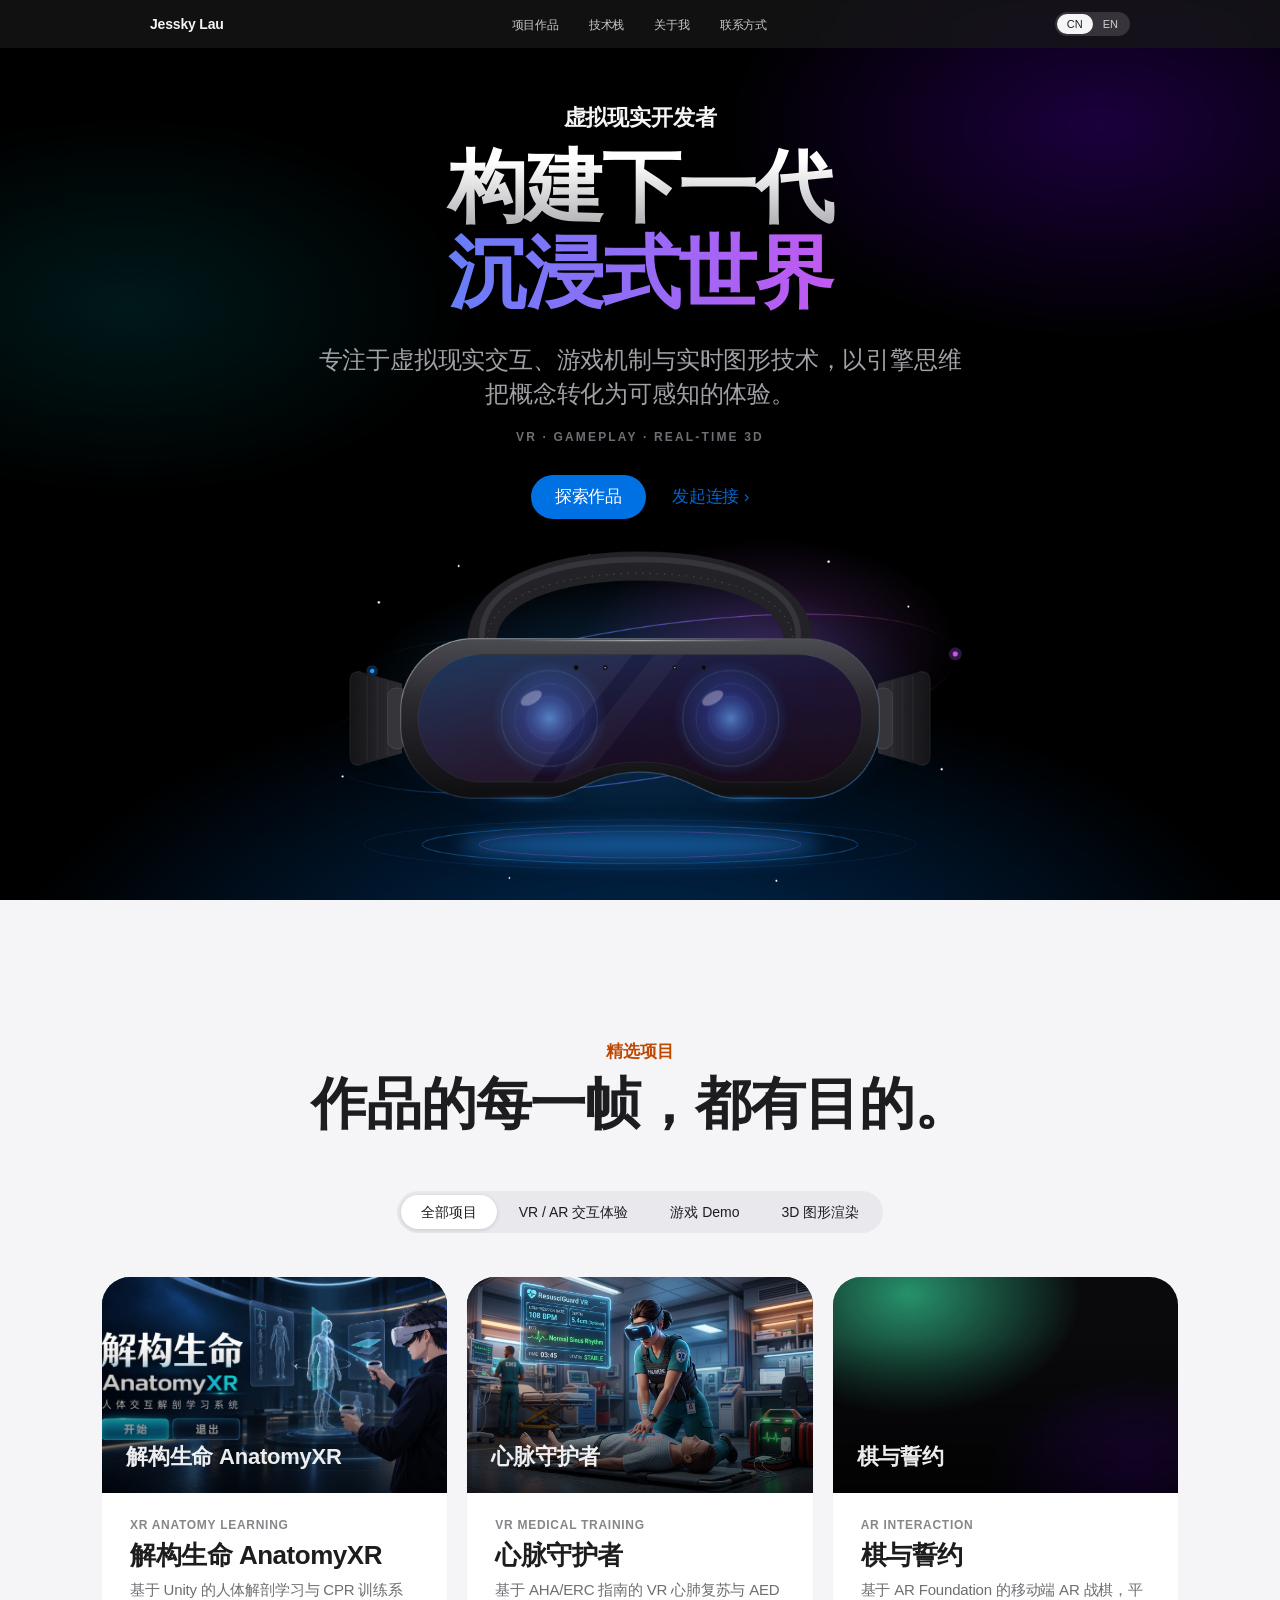
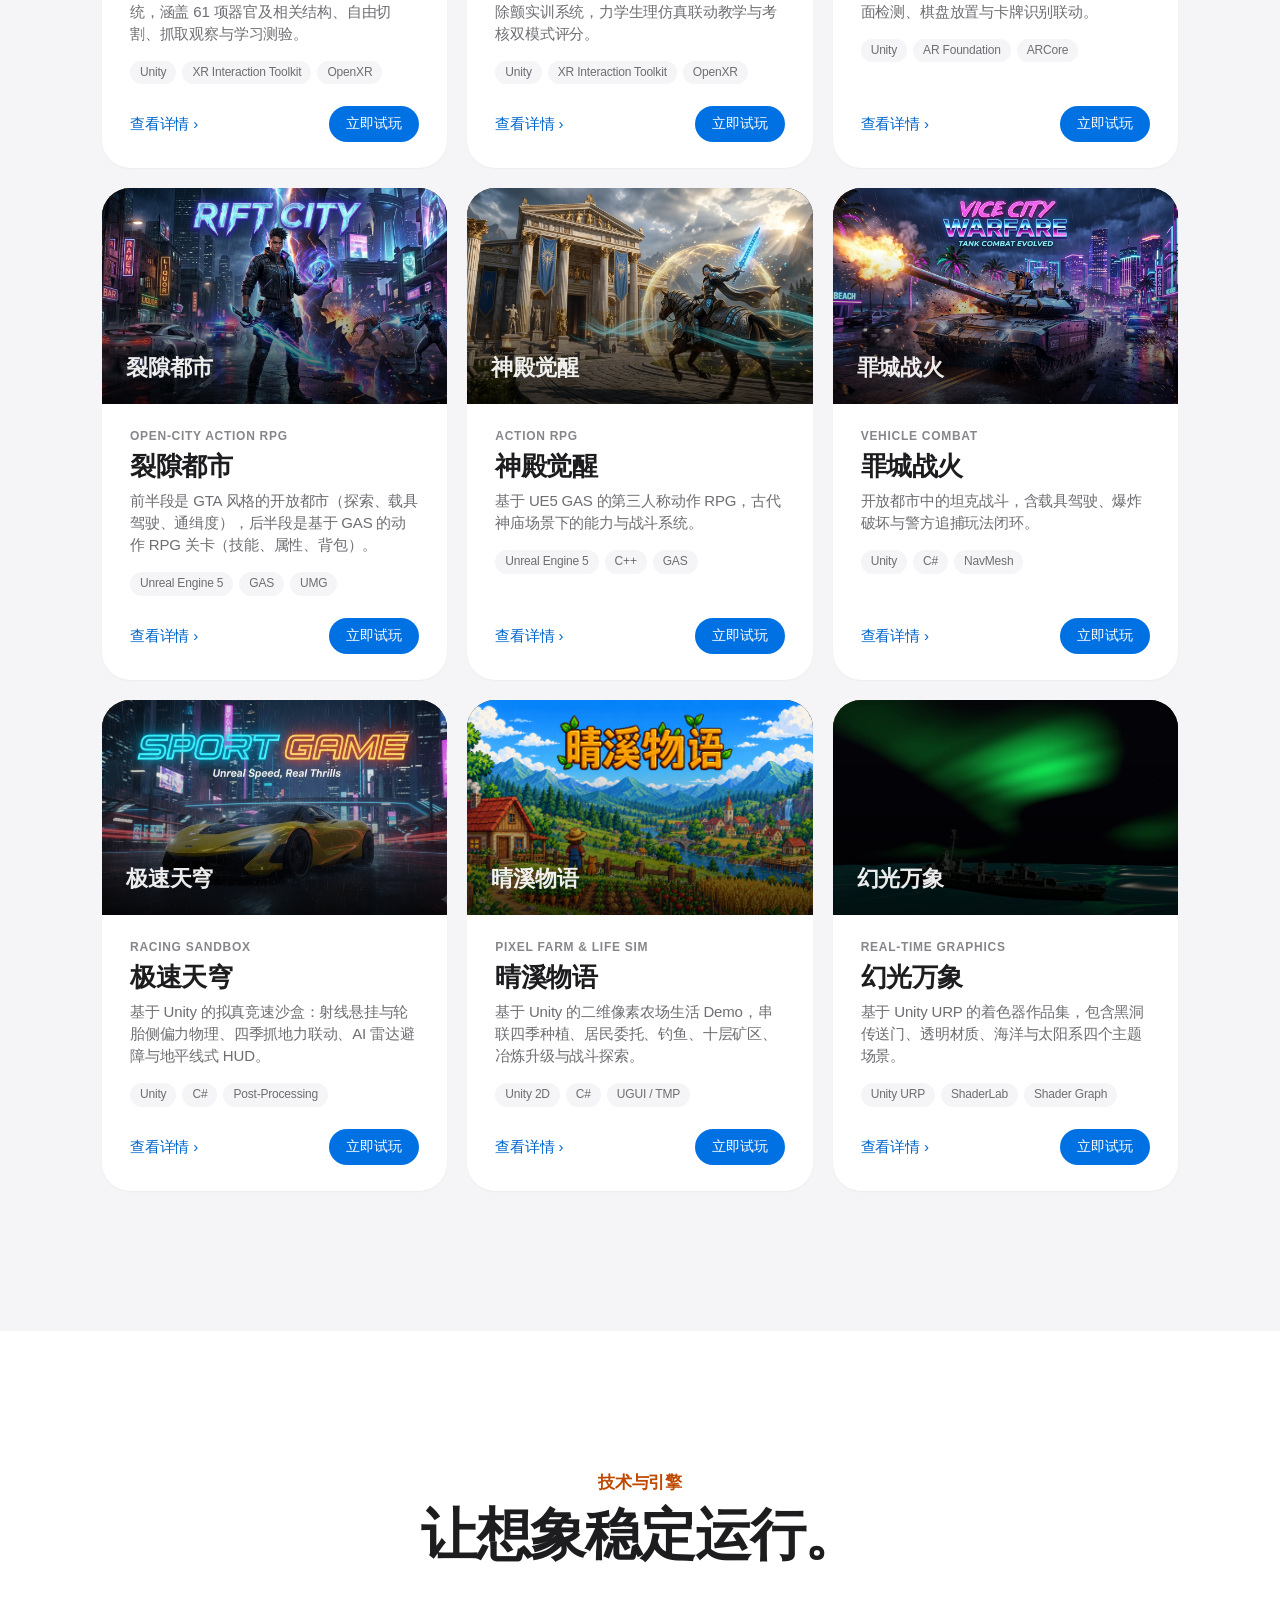
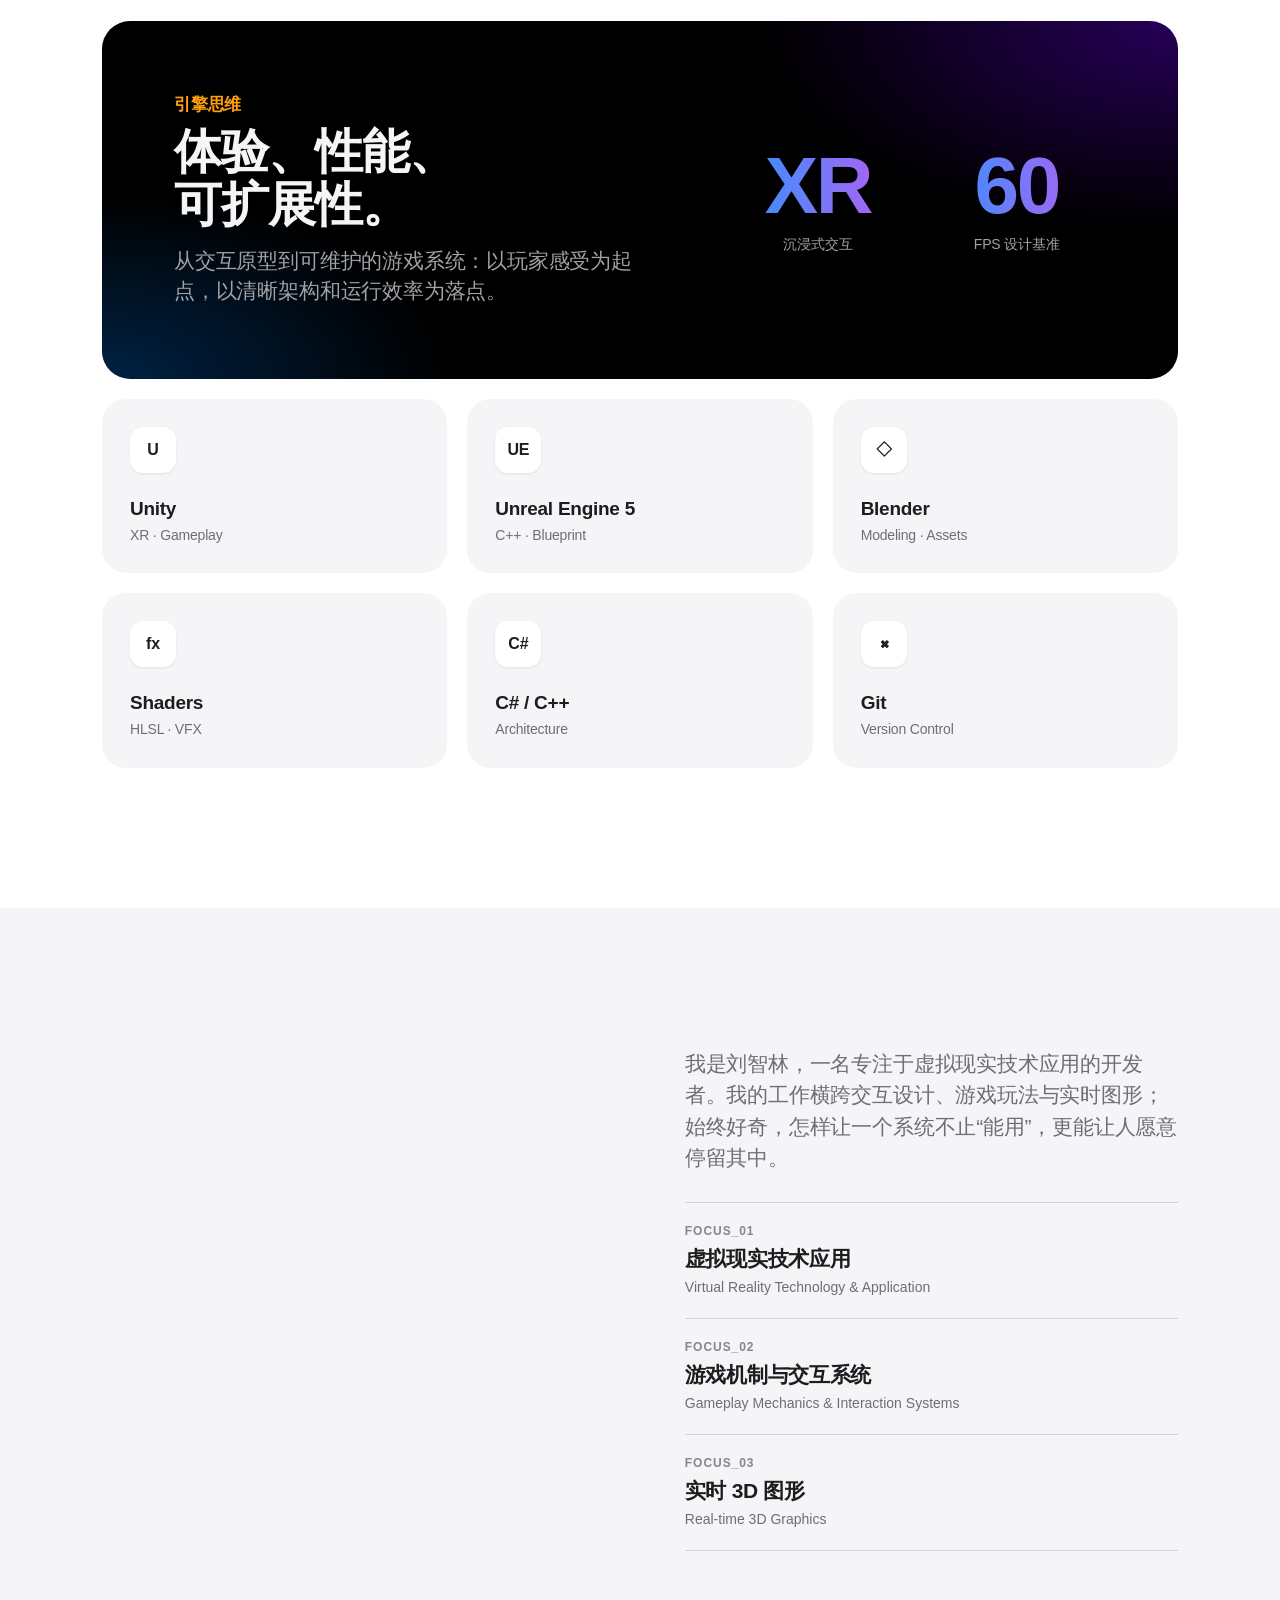
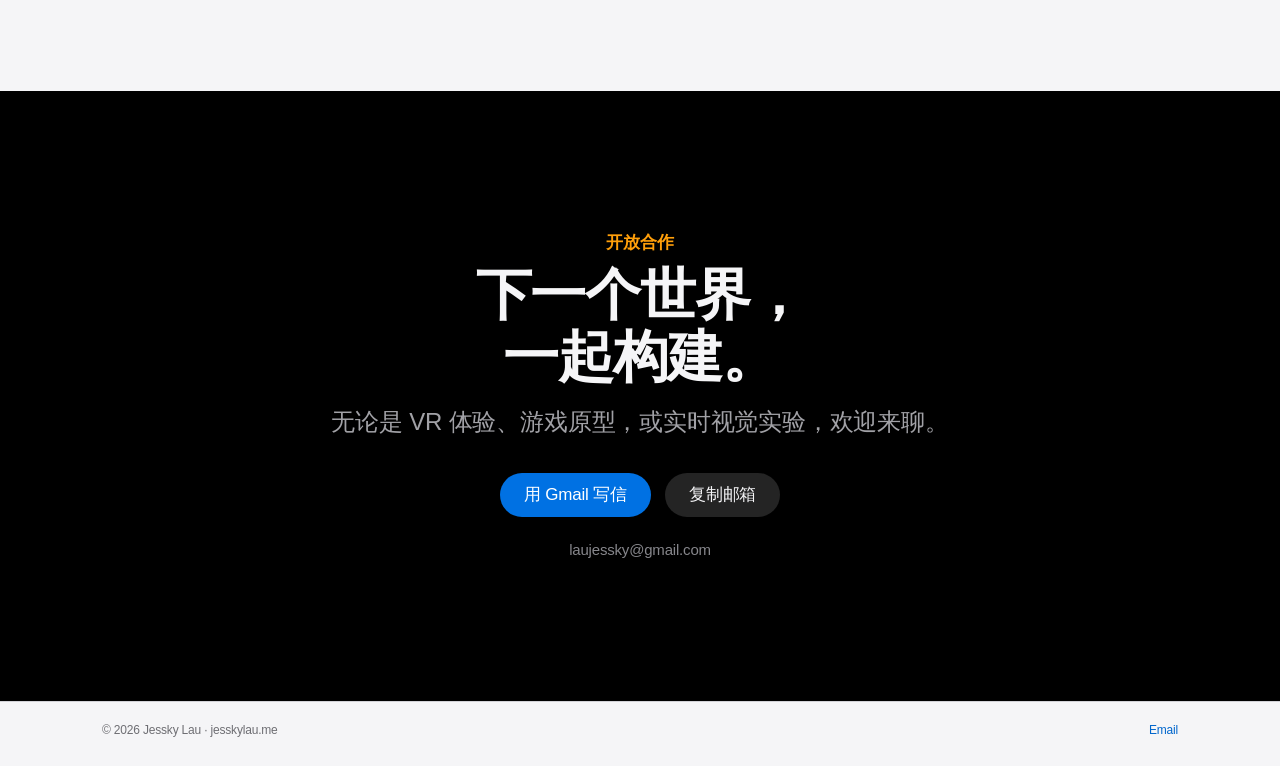
==== commit f576f0c1: "FinalUpdate" ====
--- a/index.html
+++ b/index.html
@@ -3089,7 +3089,7 @@
         if (file.size) { const size = document.createElement('small'); size.textContent = file.size; info.append(size); }
         if (file.note) { const note = document.createElement('small'); note.textContent = typeof file.note === 'string' ? file.note : file.note[currentLanguage]; info.append(note); }
         const link = document.createElement('a'); link.className = 'button small'; link.href = file.url;
-        link.setAttribute('download', ''); link.textContent = en ? 'Download' : '下载文件';
+        if (/^https?:\/\//i.test(file.url)) { link.target = '_blank'; link.rel = 'noopener noreferrer'; link.textContent = en ? 'Open Cloud Drive' : '前往网盘下载'; } else { link.setAttribute('download', ''); link.textContent = en ? 'Download' : '下载文件'; }
         row.append(info, link); list.append(row);
       });
     }
